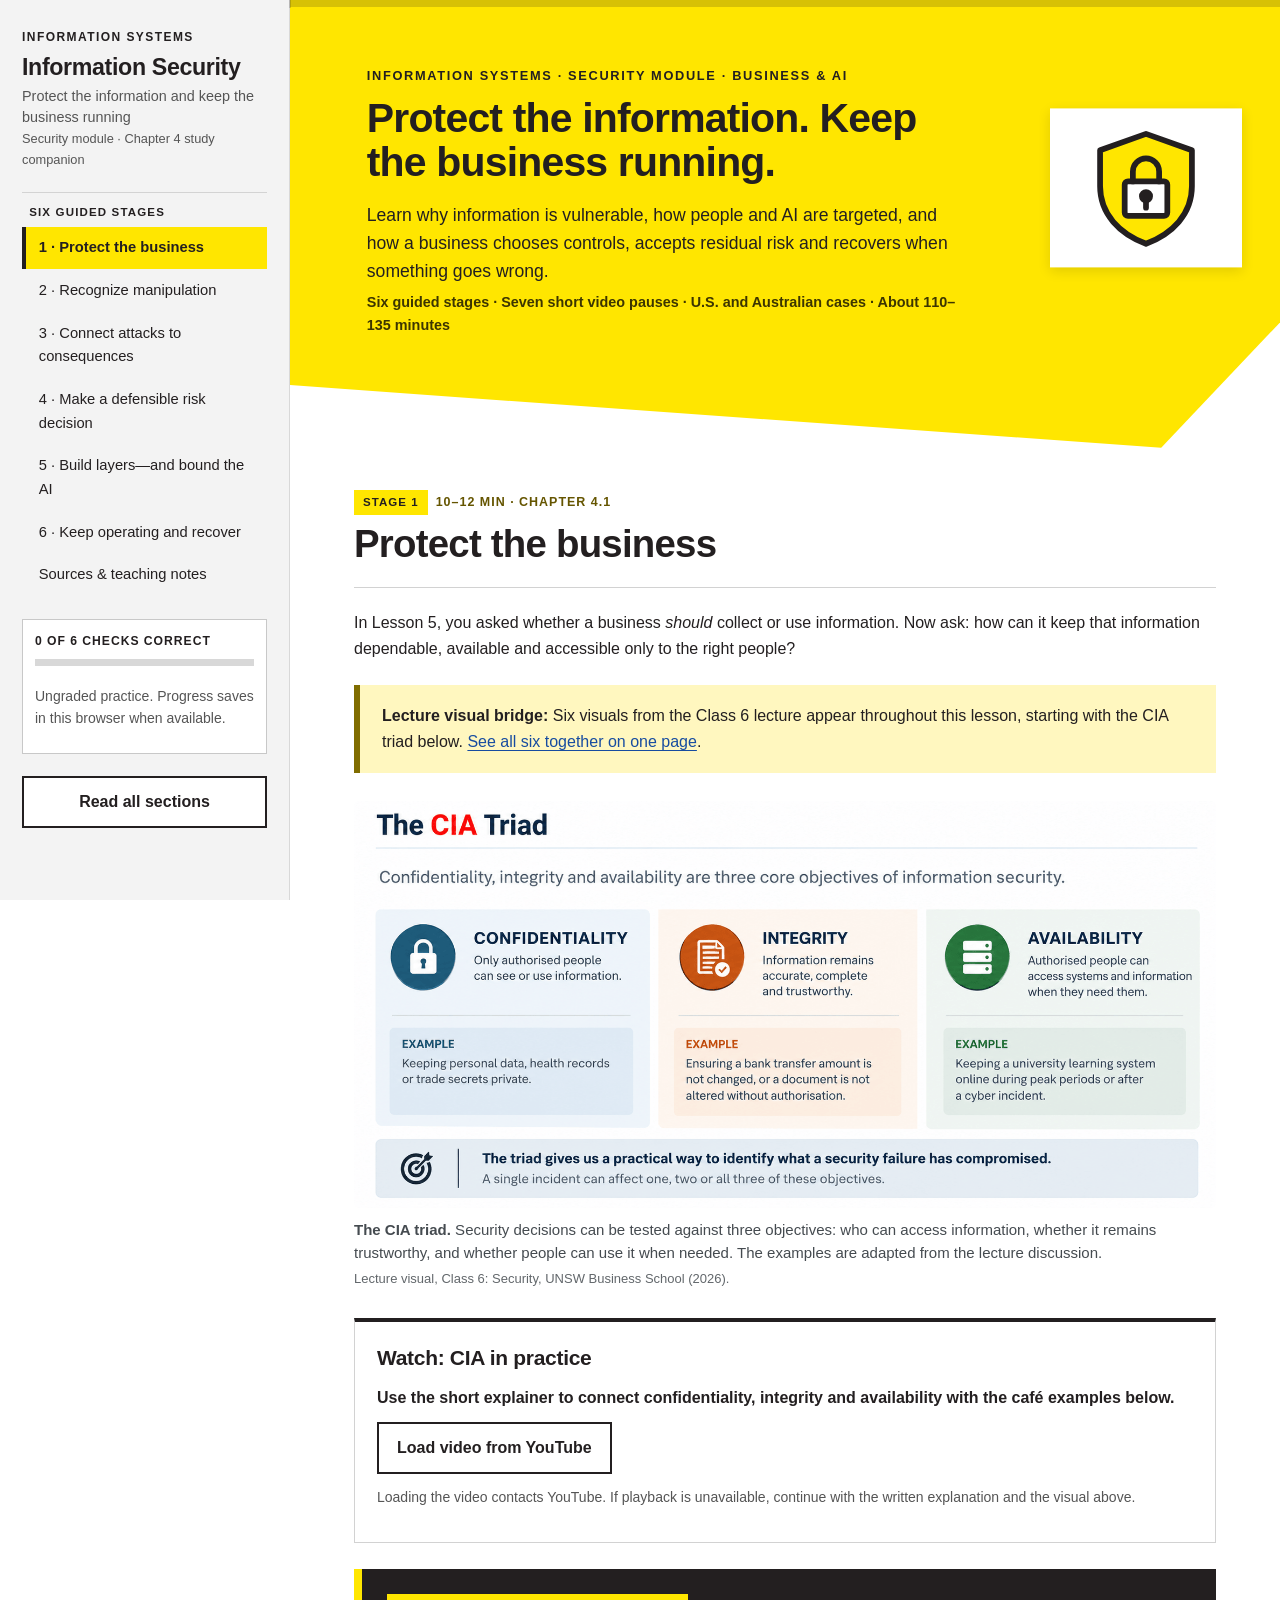
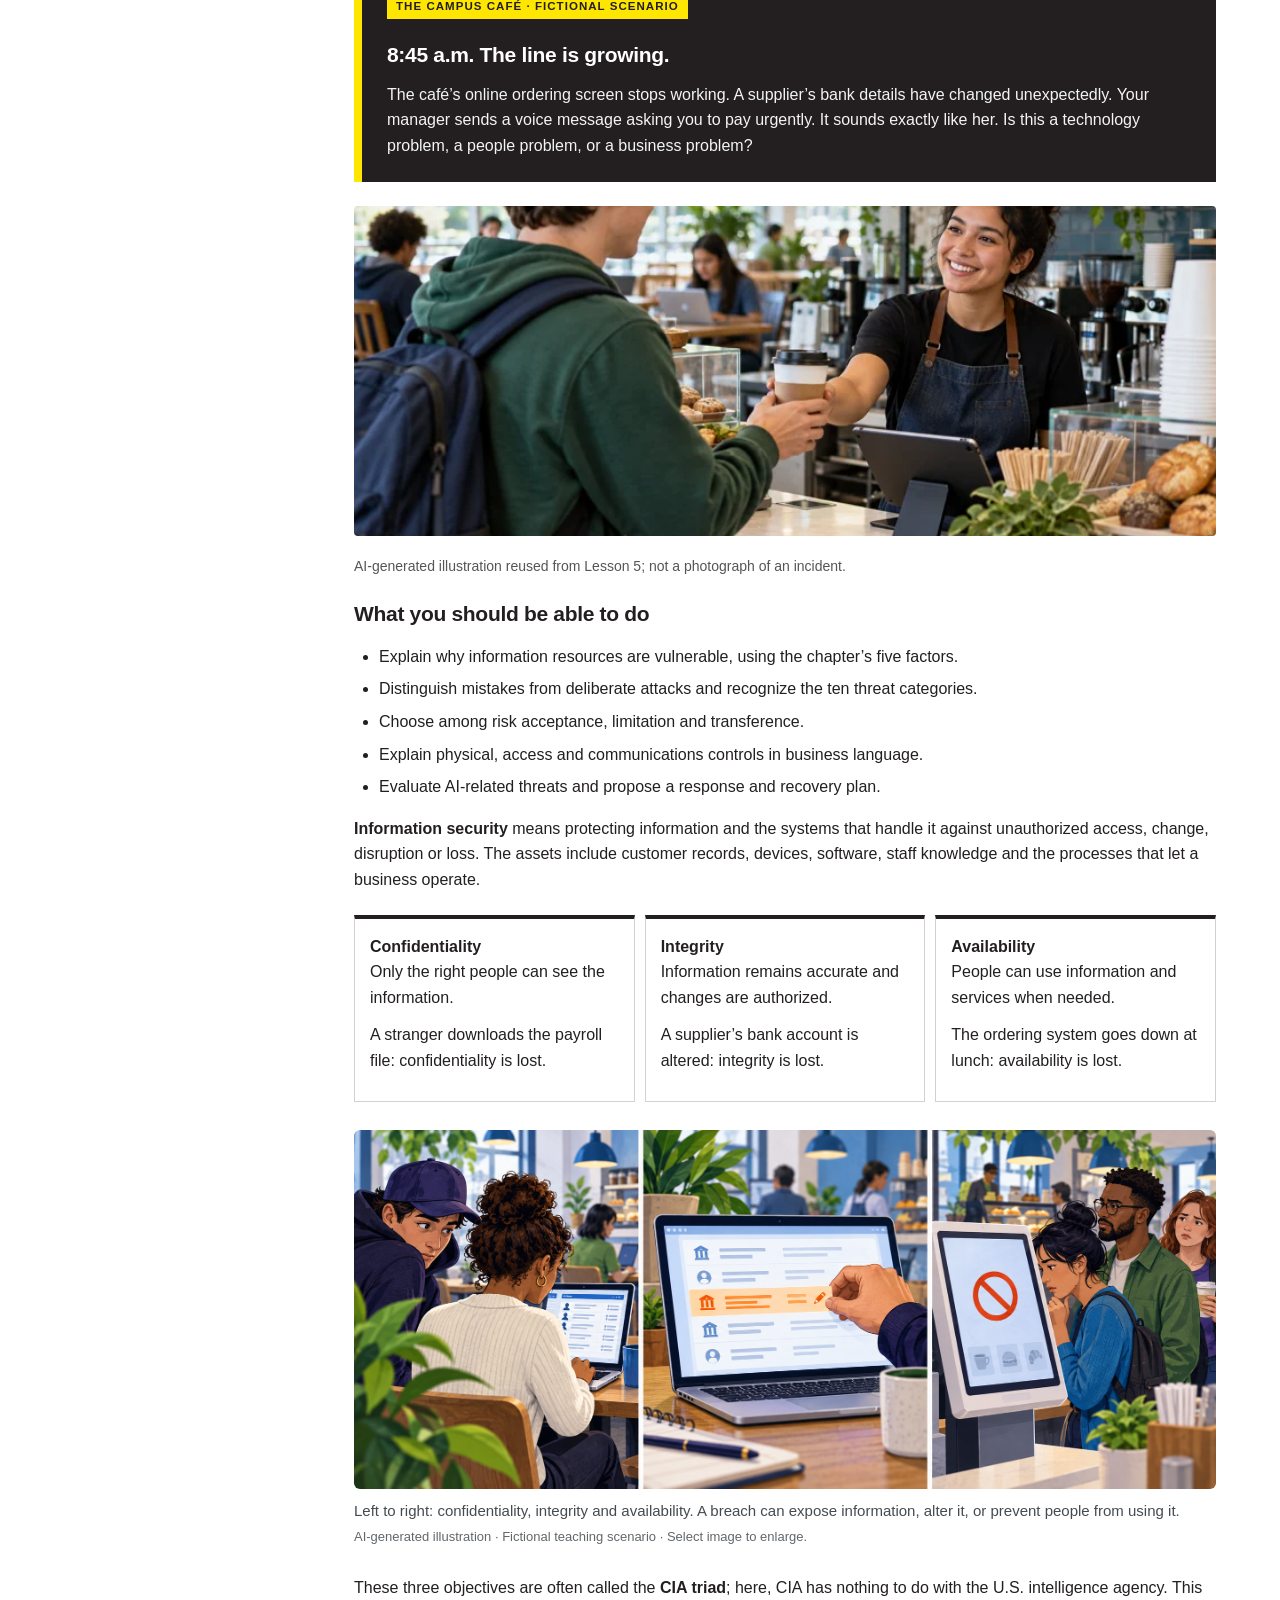
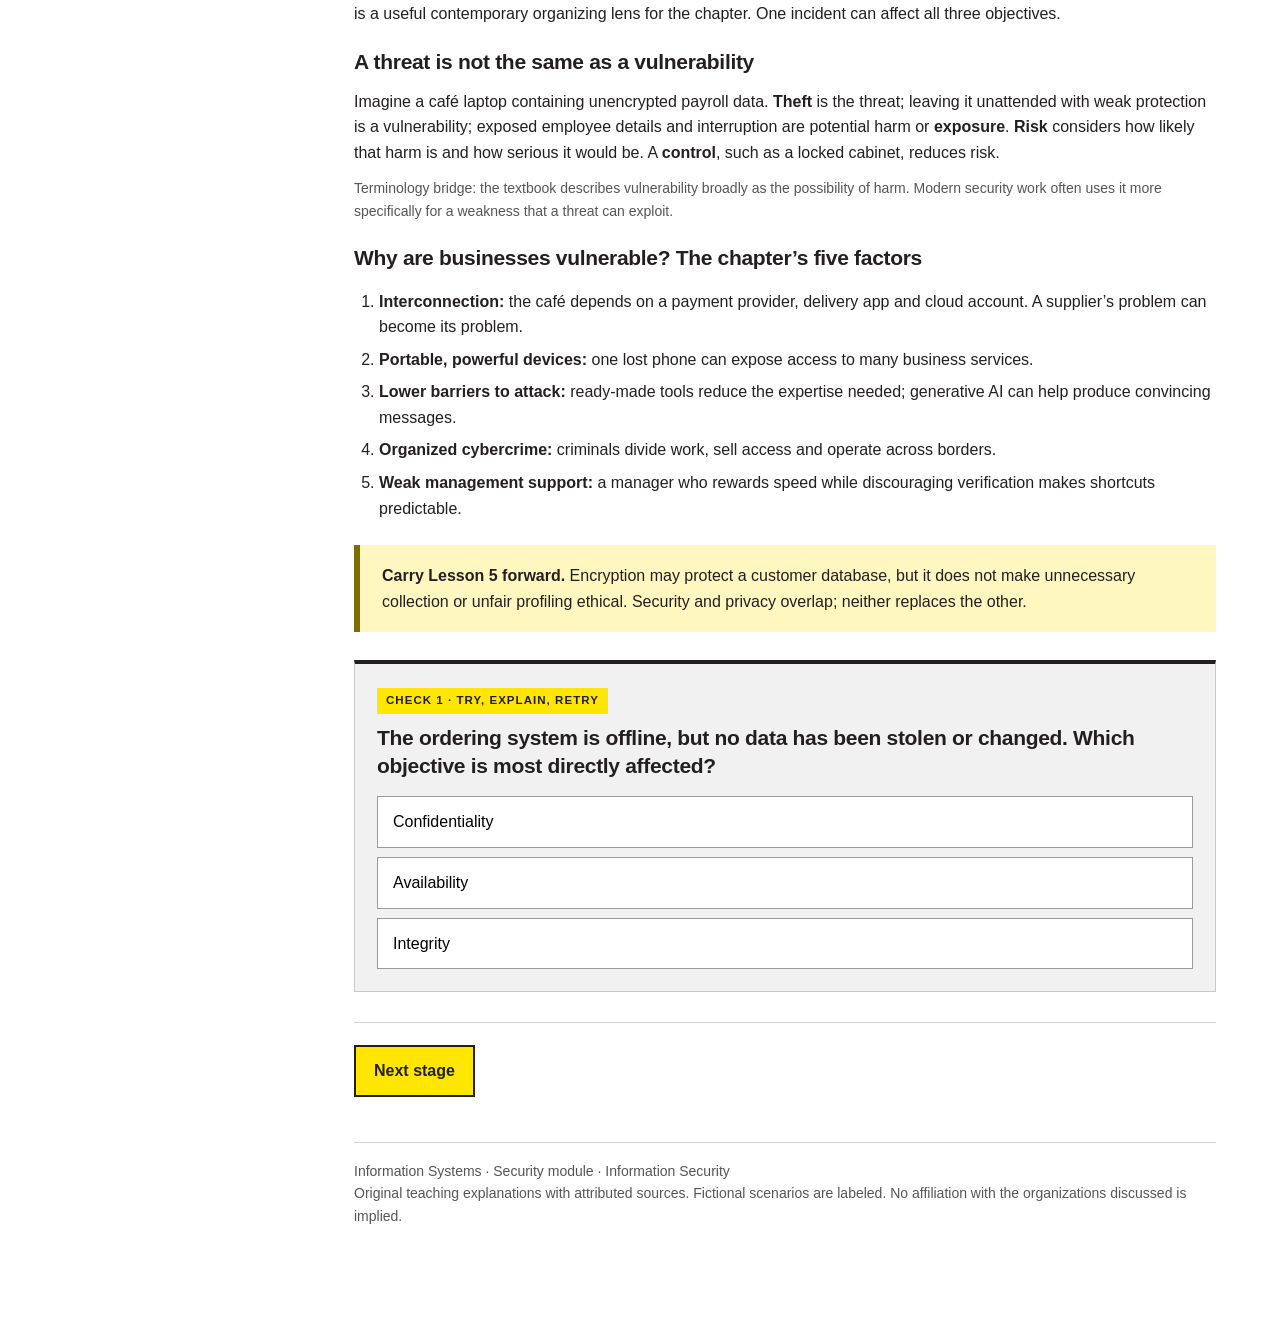
==== index.html @ c63be45a "Create IS-Security: UNSW-styled copy of the security lesson Copies MCahalane/security and re-skins i" ====
<!doctype html><html lang="en"><head><meta charset="utf-8"><meta name="viewport" content="width=device-width,initial-scale=1"><meta name="description" content="Information Systems security module. A Chapter 4 companion for business students, with AI cases, short video pauses and practical activities."><title>Information Security · Information Systems</title><meta name="theme-color" content="#231f20"><link rel="icon" type="image/svg+xml" href="favicon.svg"><style>
:root{--accent:#047bbf;--brand:#272262;--leaf:#86b43f;--ink:#202020;--muted:#565656;--line:#d5d9db;--blue:#e7f3f9;--paper:#fff;--green:#edf5e3;--red:#fff0e9}*{box-sizing:border-box}html{scroll-behavior:smooth}body{margin:0;font:17px/1.65 system-ui,-apple-system,BlinkMacSystemFont,"Segoe UI",sans-serif;color:var(--ink);background:var(--paper)}a{color:#154d73;text-underline-offset:3px}button{font:inherit;cursor:pointer}button:disabled{cursor:default;color:#676767;background:#eee;border-color:#ddd}button,a,input,textarea,summary{outline-offset:5px}button:focus-visible,a:focus-visible,summary:focus-visible,textarea:focus-visible{outline:3px solid #185879}.skip{position:absolute;left:10px;top:-70px;background:white;padding:10px;z-index:10}.skip:focus{top:10px}aside{width:278px;position:fixed;inset:0 auto 0 0;background:#f3f4f4;border-right:1px solid var(--line);padding:30px 22px;overflow:auto}aside .brand{font-size:14px;font-weight:800;letter-spacing:.08em}.day{font-size:36px;font-weight:850;margin:10px 0 0;line-height:1.1}.subtitle{margin:12px 0 22px;line-height:1.4}nav a{display:block;padding:12px 10px;border-bottom:1px solid var(--line);color:var(--ink);text-decoration:none;font-size:15px}nav a.active{background:var(--accent);font-weight:750;border-left:4px solid var(--ink)}.progressbox{margin:22px 0;padding:15px;background:white;border:1px solid var(--line);font-size:14px}.progressbox progress{width:100%;accent-color:var(--accent);height:12px}.small{font-size:14px;color:var(--muted)}main{margin-left:278px;padding:35px 6vw 70px;max-width:1400px}.topline{font-size:14px;font-weight:800;letter-spacing:.1em;text-transform:uppercase}header{border-top:7px solid var(--accent);padding-top:16px;margin-bottom:32px}h1{font-size:clamp(32px,4vw,48px);line-height:1.12;letter-spacing:-.035em;margin:10px 0 17px}h2{font-size:29px;line-height:1.25;letter-spacing:-.02em;margin:32px 0 16px}h3{font-size:21px;line-height:1.35;margin:22px 0 10px}p{margin:12px 0}section{display:none}section.active{display:block}.stagehead{background:var(--blue);padding:22px 26px;border-left:8px solid var(--accent)}.stagehead h2{margin:5px 0 10px;font-size:34px}.stagehead p{margin:0}.tag{font-size:14px;font-weight:750;display:inline-block;background:var(--accent);padding:3px 9px;line-height:1.5}.time{font-size:14px;font-weight:650;color:#535353;margin-left:8px}.callout{padding:18px 22px;background:#eff6e5;border-left:5px solid var(--leaf);margin:24px 0}.scenario{background:var(--ink);color:white;padding:23px 25px;border-left:8px solid var(--accent);margin:24px 0}.scenario p{margin-bottom:0}.scenario .tag{color:var(--ink)}.grid{display:grid;grid-template-columns:1fr 1fr;gap:22px;margin:24px 0}.card{border-top:4px solid var(--ink);padding:5px 0 14px}.card h3{margin-top:14px}.tablewrap{overflow-x:auto;margin:22px 0}table{border-collapse:collapse;width:100%;font-size:16px}th,td{border:1px solid var(--line);padding:13px 15px;text-align:left;vertical-align:top}th{background:#eef3f5}ul,ol{padding-left:25px}li{margin:7px 0}details{border:1px solid var(--line);margin:18px 0;padding:14px 18px}summary{cursor:pointer;font-weight:750}details p:last-child{margin-bottom:0}.check{background:#f4f6f7;border:1px solid var(--line);padding:22px;margin:28px 0}.check h3{margin-top:10px}.options{display:grid;gap:9px;margin-top:16px}.option{background:white;text-align:left;padding:12px 15px;border:1px solid #91999c}.option:hover{border-color:var(--ink);background:#e8f3f9}.option.chosen{border:2px solid var(--ink)}.feedback{display:none;padding:13px 15px;margin-top:15px}.feedback.show{display:block}.feedback.correct{background:var(--green);border-left:4px solid #256840}.feedback.incorrect{background:var(--red);border-left:4px solid #ad4e20}.actions{border-top:1px solid var(--line);padding-top:22px;margin-top:30px;display:flex;align-items:center;gap:15px;flex-wrap:wrap}.primary,.secondary{border:2px solid var(--ink);padding:11px 18px;font-weight:750}.primary{background:var(--accent)}.secondary{background:white}.actions .small{flex:1;min-width:180px}.source{font-size:14px;margin-top:14px;color:#555}.case{border:1px solid #a4b8bf;border-top:6px solid var(--ink);padding:22px 24px;margin:25px 0}.case h3{font-size:26px;margin-top:8px}.evidence{background:#f0f4f5;padding:12px 15px;font-size:15px}.casequestions{background:#eff6e5;padding:14px 18px;margin-top:18px}.lens{border-left:5px solid #222;padding-left:18px}.number{background:var(--accent);display:inline-block;padding:1px 9px;font-weight:850;margin-right:7px}.lawlabel{font-weight:800;color:#185879}.definition{font-weight:750}.work{background:#edf5f7;padding:22px;margin-top:25px}.work textarea{display:block;width:100%;min-height:110px;font:inherit;line-height:1.5;padding:12px;border:1px solid #87999f;margin-top:8px;resize:vertical}.work label{display:block;font-weight:700;margin-top:20px}.work textarea::placeholder{color:#626262}.sources li{margin-bottom:16px}footer{border-top:1px solid var(--line);margin-top:45px;padding-top:17px;font-size:14px;color:#555}.complete{padding:18px;background:var(--green);margin-top:20px}.flow{display:grid;grid-template-columns:repeat(3,1fr);gap:10px;margin:22px 0}.flow div{border:1px solid #9eb2b9;padding:15px;background:#f3f8fa}.flow strong{display:block}.checklist{list-style:none;padding:0}.checklist li{padding:8px 0;border-bottom:1px solid var(--line)}.checklist li:before{content:'✓';margin-right:12px;font-weight:800}.noscript{background:#fff0e9;padding:20px}.readall section{display:block;border-top:4px solid #222;margin-top:40px}.readall .actions{display:none}h1,h2,.brand,.day,.topline{color:var(--brand)}nav a.active{color:white;border-left-color:var(--leaf)}.tag{background:var(--leaf);color:var(--brand)}.stagehead{border-left-color:var(--leaf)}.scenario{background:var(--brand);border-left-color:var(--leaf)}.primary{background:var(--accent);border-color:var(--accent);color:white}.secondary{border-color:var(--brand);color:var(--brand)}.card{border-top-color:var(--brand)}.case{border-top-color:var(--brand)}.number{background:var(--leaf);color:var(--brand)}th{background:#e8f3f9}.lens{border-left-color:var(--leaf)}@media(max-width:900px){aside{position:relative;width:100%;padding:20px}.day{font-size:26px}aside .subtitle{margin-bottom:10px}nav{display:flex;flex-wrap:wrap;gap:6px}nav a{border:1px solid var(--line);padding:7px 10px}.progressbox{margin:12px 0}main{margin-left:0;padding:25px 6vw}.grid{grid-template-columns:1fr}.flow{grid-template-columns:1fr}.stagehead h2{font-size:28px}}@media print{aside,.actions,.options,.feedback,.noprint,header button{display:none!important}main{margin:0;padding:0;max-width:none}section{display:block!important;break-before:page}section:first-of-type{break-before:auto}header{margin-bottom:20px}body{font-size:11pt;line-height:1.5}h1{font-size:26pt}h2,.stagehead h2{font-size:20pt}h3{font-size:15pt}.grid{display:block}.scenario{color:#222;background:white;border:1px solid #222}.case,.check,details{break-inside:avoid}details>*{display:block!important}textarea{min-height:80px}.stagehead{background:white}a{color:#222}.source{font-size:9pt}footer{font-size:9pt}}
.lesson-video{margin:26px 0;padding:20px;border:1px solid var(--line);border-top:4px solid var(--accent)}.lesson-video h3{margin-top:0}.video-frame{aspect-ratio:16/9;width:100%;margin:15px 0;background:#111}.video-frame iframe{width:100%;height:100%;border:0;display:block}.video-frame[hidden]{display:none}.video-prompt{font-weight:650}@media print{.video-frame,.load-video,.video-notice{display:none!important}.lesson-video{break-inside:avoid}}figure.learning-image{margin:16px 0 20px}figure.learning-image img{display:block;width:100%;height:auto;border-radius:6px}figure.learning-image figcaption{font-size:14px;line-height:1.5;color:var(--muted);margin-top:8px}.scenario-intro{display:grid;grid-template-columns:minmax(0,1fr) 320px;gap:25px;align-items:center}.scenario-intro .learning-image{margin:0}.scenario-intro figcaption{color:#e4e8ef}.case-image{float:right;width:280px;margin:0 0 20px 24px!important}.case:after{content:"";display:block;clear:both}.card .learning-image{max-width:380px}@media(max-width:1100px){.scenario-intro{grid-template-columns:1fr}.scenario-intro .learning-image{max-width:320px}}@media(max-width:700px){.scenario-intro{grid-template-columns:1fr}.scenario-intro .learning-image{max-width:420px}.case-image{float:none;width:100%;max-width:420px;margin:16px 0!important}}@media print{figure.learning-image{max-width:230px;break-inside:avoid}.scenario-intro{display:block}.scenario-intro figcaption{color:#555}.case-image{width:180px}}.lesson-audio{clear:both;margin:22px 0;padding:18px 20px;background:var(--blue);border-left:4px solid var(--accent)}.lesson-audio h4{margin:0 0 8px;font-size:18px}.lesson-audio audio{display:block;width:100%;margin:12px 0}.lesson-audio .small{overflow-wrap:anywhere}@media print{.lesson-audio audio{display:none}} .lesson-intro{margin:24px 0}.lesson-intro video{display:block;width:100%;height:auto;aspect-ratio:16/9;background:#111;border-radius:6px}.lesson-intro h3{margin-top:0}@media print{.lesson-intro video{display:none}} 
.lesson-video{border:1px solid #a4b8bf;padding:22px;margin:26px 0;background:#f5f9fc}.video-frame{aspect-ratio:16/9;margin-top:15px}.video-frame iframe{width:100%;height:100%;border:0}.flow div{border-top:4px solid var(--accent)}.scenario h3{color:white}.case .tag{margin-bottom:5px}.term{font-weight:750}label{display:block}input[type=range]{width:100%}.riskbox{padding:24px;background:var(--blue);margin:25px 0}.riskbox output{font-size:24px;font-weight:800;color:var(--brand)}.illustration{width:100%;max-height:330px;object-fit:cover;border-radius:4px}details[open]{background:#fbfcfd}.badge{font-size:14px;color:#43525a}.worksheet textarea{display:block;width:100%;min-height:110px;font:inherit;padding:12px;margin:10px 0 25px;border:1px solid #87999f}.worksheet label{font-weight:700}.glossary{columns:2;column-gap:35px}.glossary p{break-inside:avoid}body:not(.js) section{display:block}.noscript{display:block}@media(max-width:800px){aside{position:static;width:auto;padding:20px}main{margin:0;padding:25px 20px}.grid,.flow{grid-template-columns:1fr}.glossary{columns:1}.stagehead{padding:18px}.stagehead h2{font-size:28px}}@media print{aside,.noprint,.actions,.load-video,.video-frame{display:none!important}main{margin:0;padding:0;max-width:none}section{display:block!important}details>*{display:block!important}section{break-before:page}section:first-of-type{break-before:auto}h2,h3{break-after:avoid}.check,.case,.lesson-video{break-inside:auto}textarea{min-height:90px}body{font-size:11pt}.glossary{columns:1}.scenario h3{color:#222}.options{display:grid!important}.option{color:#222;background:white}.riskbox{break-inside:avoid}}@media(prefers-reduced-motion:reduce){html{scroll-behavior:auto}}.lesson-figure{margin:28px 0;max-width:100%}.lesson-figure img{display:block;width:100%;height:auto;border-radius:6px}.lesson-figure figcaption{font-size:15px;line-height:1.55;color:#454b50;margin-top:10px}.lesson-figure .image-origin{display:block;font-size:13px;margin-top:5px;color:#62676b}@media print{.lesson-figure{break-inside:avoid;max-width:640px}.lesson-figure img{max-height:250px;object-fit:contain;object-position:left}.lesson-figure figcaption{font-size:9pt}}</style><link rel="stylesheet" href="assets/cognitive-security.css"><link rel="stylesheet" href="assets/unsw-theme.css"></head><body><a class="skip" href="#main-content">Skip to lesson</a><div class="page-reading-progress" aria-hidden="true"><span id="reading-progress"></span></div><aside><div class="brand">Information Systems</div><div class="day">Information Security</div><p class="subtitle">Protect the information and keep the business running<br><span class="small">Security module · Chapter 4 study companion</span></p><span class="rail-label" aria-hidden="true">Six guided stages</span><nav id="navigation" aria-label="Lesson sections"></nav><div class="progressbox"><label for="progress" id="progress-text">0 of 6 checks correct</label><progress id="progress" value="0" max="6"></progress><p class="small" id="storage-note">Ungraded practice. Progress saves in this browser when available.</p></div><button class="secondary" id="read-all" aria-pressed="false">Read all sections</button></aside><main id="main-content" tabindex="-1"><header class="hero"><div class="hero-badge" aria-hidden="true"><svg viewBox="0 0 200 160" xmlns="http://www.w3.org/2000/svg" fill="none" stroke="#231f20" stroke-width="7" stroke-linejoin="round" stroke-linecap="round"><path d="M100 14 L156 34 V78 C156 112 132 136 100 148 C68 136 44 112 44 78 V34 Z" fill="#ffe600"/><rect x="74" y="72" width="52" height="42" rx="4" fill="#fff"/><path d="M84 72 V60 a16 16 0 0 1 32 0 V72"/><circle cx="100" cy="90" r="5" fill="#231f20"/><path d="M100 95 V104"/></svg></div><div class="topline">Information Systems · Security module · Business &amp; AI</div><h1>Protect the information. Keep the business running.</h1><p>Learn why information is vulnerable, how people and AI are targeted, and how a business chooses controls, accepts residual risk and recovers when something goes wrong.</p><p class="small">Six guided stages · Seven short video pauses · U.S. and Australian cases · About 110–135 minutes</p></header><div class="content"><noscript><p class="noscript">All lesson text is available below. Enable JavaScript for navigation, checks, local saving and worksheet downloads.</p></noscript><section id="foundations" data-title="1 · Protect the business"><div class="stagehead"><span class="tag">Stage 1</span><span class="time">10–12 min · Chapter 4.1</span><h2>Protect the business</h2></div>
<p>In Lesson 5, you asked whether a business <em>should</em> collect or use information. Now ask: how can it keep that information dependable, available and accessible only to the right people?</p>
<p class="callout"><strong>Lecture visual bridge:</strong> Six visuals from the Class 6 lecture appear throughout this lesson, starting with the CIA triad below. <a href="lecture-visuals.html">See all six together on one page</a>.</p>
<figure class="lesson-figure" id="lecture-cia-triad"><img src="assets/lecture/cia-triad.png" alt="The CIA triad: confidentiality, integrity and availability, with everyday examples"><figcaption><strong>The CIA triad.</strong> Security decisions can be tested against three objectives: who can access information, whether it remains trustworthy, and whether people can use it when needed. The examples are adapted from the lecture discussion.</figcaption><span class="image-origin">Lecture visual, Class 6: Security, UNSW Business School (2026).</span></figure>
<div class="lesson-video" data-video="kPPFNrlN3zo" data-start="0" data-end="240"><h3>Watch: CIA in practice</h3><p class="video-prompt">Use the short explainer to connect confidentiality, integrity and availability with the café examples below.</p><button class="secondary load-video">Load video from YouTube</button><div class="video-frame" hidden></div><p class="small video-notice">Loading the video contacts YouTube. If playback is unavailable, continue with the written explanation and the visual above.</p></div>
<div class="scenario"><span class="tag">The campus café · Fictional scenario</span><h3>8:45 a.m. The line is growing.</h3><p>The café’s online ordering screen stops working. A supplier’s bank details have changed unexpectedly. Your manager sends a voice message asking you to pay urgently. It sounds exactly like her. Is this a technology problem, a people problem, or a business problem?</p></div>
<img class="illustration" src="assets/cafe.webp" alt="Illustration of a campus café, the setting for the fictional business scenarios"><p class="small">AI-generated illustration reused from Lesson 5; not a photograph of an incident.</p>
<h3>What you should be able to do</h3><ul><li>Explain why information resources are vulnerable, using the chapter’s five factors.</li><li>Distinguish mistakes from deliberate attacks and recognize the ten threat categories.</li><li>Choose among risk acceptance, limitation and transference.</li><li>Explain physical, access and communications controls in business language.</li><li>Evaluate AI-related threats and propose a response and recovery plan.</li></ul>
<p><strong>Information security</strong> means protecting information and the systems that handle it against unauthorized access, change, disruption or loss. The assets include customer records, devices, software, staff knowledge and the processes that let a business operate.</p>
<div class="flow" aria-label="Three security objectives with café examples"><div><strong>Confidentiality</strong>Only the right people can see the information.<p>A stranger downloads the payroll file: confidentiality is lost.</p></div><div><strong>Integrity</strong>Information remains accurate and changes are authorized.<p>A supplier’s bank account is altered: integrity is lost.</p></div><div><strong>Availability</strong>People can use information and services when needed.<p>The ordering system goes down at lunch: availability is lost.</p></div></div>
<figure class="lesson-figure" id="figure-security-objectives"><a href="assets/security-objectives.png" target="_blank" rel="noopener" aria-label="Open illustration at full size: security objectives"><img src="assets/security-objectives.png" width="1942" height="809" loading="lazy" decoding="async" alt="Three café scenes show an unauthorized observer viewing payroll, a supplier bank record being changed, and customers unable to use an ordering terminal."></a><figcaption>Left to right: confidentiality, integrity and availability. A breach can expose information, alter it, or prevent people from using it.<span class="image-origin">AI-generated illustration · Fictional teaching scenario · Select image to enlarge.</span></figcaption></figure><p>These three objectives are often called the <strong>CIA triad</strong>; here, CIA has nothing to do with the U.S. intelligence agency. This is a useful contemporary organizing lens for the chapter. One incident can affect all three objectives.</p>
<h3>A threat is not the same as a vulnerability</h3><p>Imagine a café laptop containing unencrypted payroll data. <strong>Theft</strong> is the threat; leaving it unattended with weak protection is a vulnerability; exposed employee details and interruption are potential harm or <strong>exposure</strong>. <strong>Risk</strong> considers how likely that harm is and how serious it would be. A <strong>control</strong>, such as a locked cabinet, reduces risk.</p><p class="small">Terminology bridge: the textbook describes vulnerability broadly as the possibility of harm. Modern security work often uses it more specifically for a weakness that a threat can exploit.</p>
<h3>Why are businesses vulnerable? The chapter’s five factors</h3><ol><li><strong>Interconnection:</strong> the café depends on a payment provider, delivery app and cloud account. A supplier’s problem can become its problem.</li><li><strong>Portable, powerful devices:</strong> one lost phone can expose access to many business services.</li><li><strong>Lower barriers to attack:</strong> ready-made tools reduce the expertise needed; generative AI can help produce convincing messages.</li><li><strong>Organized cybercrime:</strong> criminals divide work, sell access and operate across borders.</li><li><strong>Weak management support:</strong> a manager who rewards speed while discouraging verification makes shortcuts predictable.</li></ol>
<div class="callout"><strong>Carry Lesson 5 forward.</strong> Encryption may protect a customer database, but it does not make unnecessary collection or unfair profiling ethical. Security and privacy overlap; neither replaces the other.</div>
<div class="check" data-check="0"><span class="tag">Check 1 · Try, explain, retry</span><h3>The ordering system is offline, but no data has been stolen or changed. Which objective is most directly affected?</h3><div class="options"></div><noscript><ol><li>Confidentiality</li><li>Availability</li><li>Integrity</li></ol><p><strong>Answer and explanation:</strong> Availability Correct. Customers and staff cannot use the service when they need it.</p></noscript><div class="feedback" role="status" aria-live="polite"></div></div><div class="actions noprint"><button class="primary" data-go="people">Next stage</button></div></section><section id="people" data-title="2 · Recognize manipulation"><div class="stagehead"><span class="tag">Stage 2</span><span class="time">37–50 min · Chapter 4.2 + cognitive security</span><h2>Recognize manipulation</h2></div>
<p>A staff member attaches the wrong payroll file to an email. That is an <strong>unintentional mistake</strong>. A criminal pretending to be a supplier persuades that person to send it. The criminal is carrying out a <strong>deliberate social engineering attack</strong>, even if the employee’s error is unintentional.</p>
<p><strong>Social engineering</strong> is manipulation of people to obtain access, information or action. It exploits trust, urgency, authority and helpfulness. Better training matters, but so do workload, clear procedures, usable systems and managers who support staff when they pause.</p>
<div class="grid"><div class="card"><h3>Recognize the channel</h3><p><strong>Phishing:</strong> a deceptive message seeking a click, secret or action. <strong>Spear phishing:</strong> tailored to a particular target. <strong>Smishing:</strong> through text messages. <strong>Vishing:</strong> through voice calls or messages.</p><p>Perfect spelling does not prove legitimacy. AI can make a fraudulent message fluent and personal.</p></div><div class="card"><h3>Recognize the situation</h3><p><strong>Tailgating:</strong> following an authorized person through a locked door. <strong>Shoulder surfing:</strong> observing a screen or keyboard. An impressive badge or familiar voice is a claim of identity, not reliable proof.</p><p>A helpful employee needs an easy way to verify visitors and report suspicious requests.</p></div></div>
<div class="cs-module" id="cognitive-security">
<div class="cs-intro"><span class="tag">Human-centred security · Contemporary extension</span><h2>Cognitive Security + Digital Wellness</h2><p class="cs-lead">Protect the attention and judgement that secure decisions depend on.</p><p><strong>People are components of information systems.</strong> Hardware, software, data, networks and procedures work with people who interpret messages, approve changes and respond to problems. A technically secure account can still be compromised if someone is persuaded to approve an unexpected login.</p><p>Here, <strong>cognitive security</strong> is a human-centred lens on protecting attention, judgement and decision-making. It helps explain how the conditions around a person can affect information security. It is <strong>not a fourth CIA objective</strong>: confidentiality, integrity and availability remain the outcomes we protect.</p></div>
<figure class="cs-system"><div class="cs-system-row"><div><span aria-hidden="true">01</span><strong>Technology & data</strong>Devices · apps · records</div><div class="cs-person"><span aria-hidden="true">02</span><strong>People</strong>Attention · judgement · decisions</div><div><span aria-hidden="true">03</span><strong>Processes & context</strong>Workload · rules · support</div></div><figcaption>These parts act together. Protecting people’s capacity to decide supports confidentiality, integrity and availability across the system.</figcaption></figure>
<figure class="lesson-figure" id="lecture-sociotechnical"><a href="assets/lecture/sociotechnical-security.png" target="_blank" rel="noopener" aria-label="Open lecture visual at full size: sociotechnical"><img src="assets/lecture/sociotechnical-security.png" width="1600" height="908" loading="lazy" decoding="async" alt="Three panels: a staff member under pressure receives an urgent sign-in email; a weak process leaves colleagues unsure how to check; the entered password reaches an attacker and exposes shared organisational data."></a><figcaption><strong>Security is a sociotechnical problem.</strong> A person decides under pressure, a weak process offers no easy way to check, and technology turns that decision into an incident. The failure comes from how people, processes and technology interact.<span class="image-origin">Lecture visual, Class 6: Security, UNSW Business School (2026) · Select image to enlarge.</span></figcaption></figure>
<p class="small">Allow an additional 25–35 minutes including discussion. Activities are fictional, ungraded and untimed; you can read every debrief instead. They illustrate possibilities, not diagnose your attention or predict whether you will be scammed.</p>
<h3>1 · Recognise an everyday moment</h3><p>For each card, decide what you would do before opening its debrief. Ask both “What can I change?” and “What should the system change?”</p><div class="cs-cards">
<article class="cs-vignette"><span class="tag">Attention switching</span><h4>“Where was I?”</h4><p>You’re checking an invoice between a group-chat reply, a lecture alert and a café shift message. You return to the invoice and skim past changed bank details.</p><p><strong>Your decision:</strong> finish quickly, or pause and recheck the change?</p><details><summary>Reveal the security connection</summary><p>Switching tasks requires you to recover context. <strong>Cognitive load</strong> is the mental demand a task and its environment place on limited working-memory resources. The classroom risk is a missed discrepancy leading to an unauthorized payment change: an <strong>integrity</strong> problem.</p><p>Protect a short verification window; designers should highlight what changed, and managers should allow time for independent approval.</p></details></article>
<article class="cs-vignette"><span class="tag">Security fatigue</span><h4>“Just let me get on with it.”</h4><p>After a series of routine prompts, another approval request arrives. You did not start this login. It looks much like the earlier prompts.</p><p><strong>Your decision:</strong> approve to clear it, or deny and investigate?</p><details><summary>Reveal the security connection</summary><p>Repetition can encourage automatic responses; <strong>security fatigue</strong> describes weariness and disengagement around security demands. They are related ideas, not identical diagnoses. Approving an attacker’s login could expose private records (<strong>confidentiality</strong>) and permit changes or deletion (<strong>integrity/availability</strong>).</p><p>Deny unexpected requests and report through a known channel. Designers should reduce unnecessary prompts and distinguish consequential ones; organisations should provide usable authentication and support.</p></details></article>
<article class="cs-vignette"><span class="tag">Persuasion & urgency</span><h4>“Your account closes in ten minutes.”</h4><p>A message says your student account will be suspended unless you enter your password now. It uses the university logo and a convincing tone.</p><p><strong>Your decision:</strong> use its link, or open the university service independently?</p><details><summary>Reveal the security connection</summary><p>Urgency and apparent authority can narrow deliberation. This is <strong>social engineering</strong>; stolen credentials threaten confidentiality and may enable unauthorized changes or lockout.</p><p>Use a saved or independently verified service address. Institutions should make legitimate alerts recognisable and offer a simple reporting route without punishing someone who asks for help.</p></details></article>
<article class="cs-vignette"><span class="tag">AI reliance</span><h4>“The assistant checked it.”</h4><p>An AI summary says a supplier’s new account is safe because the invoice looks professional. You are tempted to accept the polished answer.</p><p><strong>Your decision:</strong> accept its confidence, or identify what it actually verified?</p><details><summary>Reveal the security connection</summary><p><strong>Cognitive offloading</strong> means using tools to carry part of a mental task; notes, reminders and AI can help. Over-reliance arises when assistance replaces necessary judgement. A fluent summary is not evidence of payment authority: an <strong>integrity</strong> risk. Uploading confidential records to an unapproved AI service also risks <strong>confidentiality</strong>.</p><p>Check original evidence and permissions. Designers should expose sources and uncertainty; organisations should define approved tools and enforce payment boundaries outside the AI.</p></details></article></div>
<h3>2 · Make room for the consequential message</h3><div class="cs-activity" id="cs-notifications"><span class="tag">Notification challenge · No timer</span><p>You are studying and covering the café’s accounts. Which notification most needs a secure response? All notifications below are simulated; none opens a real service.</p><div class="cs-inbox">
<button class="cs-notice" data-notice="ordinary"><strong>Study group</strong><span>Three new messages about tomorrow’s slides</span></button>
<button class="cs-notice" data-notice="ordinary"><strong>Campus café</strong><span>This week’s specials are ready to view</span></button>
<button class="cs-notice" data-notice="ordinary"><strong>Course app</strong><span>Your lecture recording is available</span></button>
<button class="cs-notice" data-notice="security"><strong>Account sign-in</strong><span>Approve a new sign-in? You have not tried to log in.</span></button>
<button class="cs-notice" data-notice="ordinary"><strong>Social app</strong><span>A friend tagged you in a photo</span></button>
<button class="cs-notice" data-notice="ordinary"><strong>Shopping app</strong><span>Your saved item is back in stock</span></button></div><div class="cs-tools"><button class="secondary" id="cs-quiet" aria-pressed="false">Compare a quieter view</button><button class="secondary" id="cs-notice-reset">Reset challenge</button></div><p id="cs-notice-feedback" class="cs-response" role="status">Choose a notification, or open the written debrief below.</p><details><summary>Written challenge alternative and debrief</summary><p>The list contains study, café, course, login, social and shopping messages. The consequential item is an unexpected login approval. Deny it, then investigate or report through a trusted route; do not simply approve or follow a message link.</p><p>The quieter view hides the five routine messages while retaining the login request. Compare the effort of noticing it. In practice, batch nonessential updates while preserving urgent security and accessibility needs. This comparison is a teaching illustration, not a controlled experiment: repetition and knowing the answer can also make the second view easier.</p><p><strong>IS consequence:</strong> fewer competing demands can make a verification step easier to perform; usable authentication and reporting still matter.</p></details></div>
<div class="lesson-video" data-video="C74amJRp730" data-end="120"><span class="tag">Cognitive security · Video pause</span><h3>Tristan Harris · How a handful of tech companies control billions of minds every day</h3><p class="small">Suggested excerpt: 0:00–2:00, then pause and discuss. The full talk is longer.</p><p><strong>Before watching:</strong> Which design choices invite you to keep attending to a service?</p><button class="secondary load-video">Load two-minute excerpt</button> <a href="https://www.youtube.com/watch?v=C74amJRp730" target="_blank" rel="noopener">Open full talk</a><div class="video-frame" hidden></div><details><summary>Written alternative and reflection</summary><p>Services can compete for attention through notifications, autoplay and other persuasive design. The security lesson is to examine the environment around a decision, including whose incentives shape it. Harris presents an argument about design; this talk is not an experiment measuring security breaches.</p><p><strong>Discuss:</strong> Name one interruption a designer could remove while retaining an important account warning. Who has the power to make that change?</p></details><p class="small">Loads YouTube only on request, with no autoplay. Captions use the player’s CC control where available. This written alternative is an original teaching explanation, not a transcript.</p></div><figure class="lesson-figure" id="lecture-security-intervention"><a href="assets/lecture/security-intervention.png" target="_blank" rel="noopener" aria-label="Open lecture visual at full size: security intervention"><img src="assets/lecture/security-intervention.png" width="1600" height="900" loading="lazy" decoding="async" alt="Four panels showing intervention points for an urgent supplier payment request: people given time to verify, a supplier payment procedure, a system that blocks the payment pending a second approver, and a manager thanking an employee for checking."></a><figcaption><strong>Where should security have intervened?</strong> The same urgent payment request can be stopped at four points: people with time to verify, a clear process, system design that requires a second approver, and a culture where leaders reward checking over speed.<span class="image-origin">Lecture visual, Class 6: Security, UNSW Business School (2026) · Select image to enlarge.</span></figcaption></figure>
<h3>3 · Follow the chain—and find a place to intervene</h3><div class="cs-activity"><label for="cs-scenario"><strong>Choose a fictional situation</strong></label><select id="cs-scenario"><option value="urgent">Urgent account message</option><option value="switching">Switching while checking an invoice</option><option value="fatigue">Repeated approval requests</option><option value="ai">An AI recommendation</option></select><div class="cs-chain" aria-label="Stages in the causal chain"><button data-chain="0" aria-pressed="true">1 · Environment <span aria-hidden="true">→</span></button><button data-chain="1" aria-pressed="false">2 · Cognition <span aria-hidden="true">→</span></button><button data-chain="2" aria-pressed="false">3 · Behaviour <span aria-hidden="true">→</span></button><button data-chain="3" aria-pressed="false">4 · IS consequence</button></div><p class="cs-response" id="cs-chain-result" role="status">Environment: a message threatens to close your account. Intervention: institutions provide trusted reporting and clear account notices.</p><details class="cs-reading"><summary>Read all four chains and intervention points</summary><ul>
<li><strong>Urgency:</strong> threatening message → time pressure → enter credentials through its link → account disclosure or lockout. Intervene with a trusted reporting route, a pause and independent verification.</li>
<li><strong>Switching:</strong> many notifications → attention shifts and context must be recovered → miss an invoice discrepancy → unauthorized change to payment data (integrity). Intervene with quiet verification time, visible change summaries and a second approver.</li>
<li><strong>Repetition:</strong> similar prompts → familiarity and weariness → approve an unexpected login → exposed records and unauthorized changes. Intervene with fewer unnecessary prompts, clear login context, denial/reporting and phishing-resistant authentication where feasible.</li>
<li><strong>AI:</strong> a confident recommendation → assumed authority → accept without evidence → incorrect records or payment decisions (integrity). Intervene with source access, uncertainty cues, independent checks and limited AI permissions.</li></ul><p>These are possible pathways, not inevitable reactions. A technical control can interrupt the chain even when a person makes a mistake.</p></details></div>
<h3>4 · Notice the prompt, not just the button</h3><div class="cs-activity" id="cs-fatigue"><span class="tag">Security-fatigue simulation</span><p>Four fictional prompts, one at a time. No real permission is granted. Take your time, skip to the debrief or stop whenever you want; there is no score.</p><div class="cs-prompt"><p id="cs-prompt-count">Prompt 1 of 4</p><h4 id="cs-prompt-text">Save your preferred text size on this device?</h4><div class="cs-tools"><button class="secondary" id="cs-allow">Allow</button><button class="secondary" id="cs-deny">Decline / pause</button></div></div><p id="cs-fatigue-feedback" class="cs-response" role="status">Read what is being requested before deciding.</p><button class="secondary" id="cs-fatigue-reset">Restart simulation</button><details><summary>Skip / read every prompt and the debrief</summary><ol><li>Save your preferred text size on this device?</li><li>Remember the lesson’s colour theme on this device?</li><li>Keep your reading position on this device?</li><li>Approve a new sign-in to the café’s payroll account? You did not initiate it.</li></ol><p>The first three requests concern low-consequence preferences; the last authorizes account access. <strong>Deny an uninitiated login and report it through a known channel.</strong> Repeated real-world login prompts can themselves be an attack.</p><p>Did you read each request, or begin to expect another routine one? Either response is useful to discuss. Four classroom clicks cannot induce or measure chronic fatigue. The design lesson is to reduce avoidable decisions, make consequences clear and preserve safe stopping points. The responsibility belongs to the system as well as the person.</p></details></div>
<div class="lesson-video cs-nist"><span class="tag">Cognitive security · Video pause</span><h3>NIST · Cybersecurity Fatigue</h3><p class="small">Mary Theofanos · 2016 · Watch the opening two minutes, or to the end if shorter, then pause manually.</p><p><strong>Before watching:</strong> What happens when security asks people to make more decisions than they can comfortably manage?</p><p><a href="https://www.nist.gov/video/cybersecurity-fatigue" target="_blank" rel="noopener">Watch Cybersecurity Fatigue on NIST</a></p><p class="small">Opens NIST and its external video player. A reliable excerpt endpoint was not verified, so this pause uses the publisher’s page. Playback and captions depend on that player.</p><details><summary>Written alternative and reflection</summary><p>NIST describes weariness around ongoing security decisions. People may disengage when demands feel overwhelming. In its qualitative study, fatigue emerged in interviews rather than from a controlled manipulation of workload; this does not establish how common fatigue is in all users.</p><p><strong>Discuss:</strong> redesign one prompt or workplace process so that secure action is easier. For example, remove redundant confirmations but retain a distinct, informative authorization step for a sensitive change.</p></details></div>
<h3>5 · AI assistance still needs an evidence boundary</h3><div class="cs-activity"><span class="tag">AI-reliance activity</span><p>The same invoice goes to two fictional AI assistants. Decide which recommendation has an adequate basis for action.</p><div class="cs-cards"><article class="cs-vignette"><h4>A · Confident shortcut</h4><blockquote>“The invoice’s branding and professional language match the supplier. The new bank account is legitimate; update it now.”</blockquote><div class="cs-tools"><button class="secondary" data-ai="a-act">Act on A</button><button class="secondary" data-ai="a-check">Require evidence for A</button></div><p class="cs-response" id="cs-ai-a" role="status"></p></article><article class="cs-vignette"><h4>B · Bounded assistance</h4><blockquote>“The bank details differ from the approved record. I can flag the difference, but I cannot establish who authorized it. Verify through the supplier contact already on file before any change.”</blockquote><div class="cs-tools"><button class="secondary" data-ai="b-act">Use B to guide verification</button><button class="secondary" data-ai="b-check">Approve payment from B alone</button></div><p class="cs-response" id="cs-ai-b" role="status"></p></article></div><details><summary>Reveal the evidence boundary</summary><p>A infers identity and authority from appearance; that inference is unsupported. B describes a discrepancy and its own limits. B is useful for planning verification, but neither response proves the change is authorized.</p><p>Compare the original invoice and approved supplier record, call the established contact and follow the independent approval process. Keep sensitive documents in approved tools. AI can organise information; it should not acquire payment authority merely because its answer is fluent.</p></details><div class="cs-boundary"><div><strong>Delegate support</strong>Summarise · compare · flag</div><span aria-hidden="true">→</span><div><strong>Retain accountable decisions</strong>Verify sources · authorize · review</div></div><p class="small">This activity illustrates over-reliance. It does not show that using AI inevitably harms thinking.</p></div>
<h3>6 · Digital wellness is part of the working conditions</h3><p><strong>Digital wellness</strong> means shaping technology use to support wellbeing and sustainable functioning. Here, its security role is to help preserve cognitive capacity for decisions. It complements technical controls; it is not a promise that a rested person cannot be deceived.</p><div class="cs-responsibility"><article><span class="number">You</span><h4>Pause with a purpose</h4><p>Set a short focus window for consequential checks. Batch optional notifications. Take a break or ask for a second review when overloaded. Verify urgent requests independently and report mistakes promptly.</p></article><article><span class="number">Designers</span><h4>Make secure choices usable</h4><p>Reduce redundant prompts. Explain the action and consequence plainly. Use safe defaults, accessible warning design, visible changes and easy cancel/report paths. Show AI evidence and uncertainty.</p></article><article><span class="number">Organisations</span><h4>Make pausing possible</h4><p>Provide realistic workloads, protected breaks, clear approval routes and approved tools. Support reporting without blame. Measure whether controls work in practice, not just whether staff completed training.</p></article></div><p class="callout"><strong>Shared responsibility:</strong> attackers are responsible for their deception. People deserve systems that remain protective under distraction, fatigue, disability and pressure. “Be more careful” is not an adequate control.</p>
<figure class="lesson-figure" id="lecture-security-responsibility"><a href="assets/lecture/security-responsibility.png" target="_blank" rel="noopener" aria-label="Open lecture visual at full size: security responsibility"><img src="assets/lecture/security-responsibility.png" width="1600" height="823" loading="lazy" decoding="async" alt="Five layers of security responsibility, from individual and team through organisation and partners to country and society, each with a guiding question and examples."></a><figcaption><strong>Security responsibility expands with the system.</strong> Responsibility runs from the individual and team through the organisation, its partners and suppliers, to essential services and public trust. Small decisions can have large consequences, and larger systems shape the conditions in which people decide.<span class="image-origin">Lecture visual, Class 6: Security, UNSW Business School (2026) · Select image to enlarge.</span></figcaption></figure>
<div class="lesson-video" data-video="Hu4Yvq-g7_Y" data-end="120"><span class="tag">Cognitive security · Video pause</span><h3>Chris Bailey · How to Get Your Brain to Focus</h3><p class="small">Suggested excerpt: 0:00–2:00, then pause and discuss. The full talk is longer.</p><p><strong>Before watching:</strong> What small change could reduce unnecessary stimulation while leaving you reachable for essential matters?</p><button class="secondary load-video">Load two-minute excerpt</button> <a href="https://www.youtube.com/watch?v=Hu4Yvq-g7_Y" target="_blank" rel="noopener">Open full talk</a><div class="video-frame" hidden></div><details><summary>Written alternative and reflection</summary><p>Bailey uses personal examples to invite reflection on distraction and focus. For this lesson, translate that invitation into one feasible experiment: a brief, protected verification period with nonessential alerts paused. Retain required security, care and accessibility communications. A talk’s personal experience is not proof that a particular habit prevents cyber incidents.</p><p><strong>Discuss:</strong> Choose a habit you can try, and a design or organisational change needed to make it realistic. How will you know whether it helped?</p></details><p class="small">Loads YouTube only on request, with no autoplay. Captions use the player’s CC control where available. This written alternative is an original teaching explanation, not a transcript.</p></div><div class="cs-activity cs-private" id="cs-checkup"><span class="tag">Private Cognitive Security Check-up</span><h3>Build a protection plan that fits your environment</h3><p>No score, diagnosis or submission. Select demands you recognise, then adapt one small habit. Avoid names, passwords and incident details. This check-up stays in memory unless you choose to save it on this device; it is separate from the lesson’s automatically saved worksheet.</p><fieldset><legend>Where does your environment make secure decisions harder?</legend>
<label><input type="checkbox" value="attention" class="cs-demand"> Notifications interrupt tasks that need careful checking.</label>
<label><input type="checkbox" value="prompts" class="cs-demand"> I sometimes clear repeated prompts without reading closely.</label>
<label><input type="checkbox" value="pressure" class="cs-demand"> Fatigue or urgency makes it difficult to pause.</label>
<label><input type="checkbox" value="ai" class="cs-demand"> I accept AI outputs before checking their basis.</label>
<label><input type="checkbox" value="support" class="cs-demand"> I am unsure how to verify or report a suspicious request.</label></fieldset>
<div id="cs-habits" class="cs-response" aria-live="polite"><p>Choose any relevant demands to see suggested habits. You can also write your own plan below.</p></div>
<label for="cs-plan"><strong>My protection plan</strong></label><p class="small">When [trigger], I will [small action] to protect [information/security outcome]. I need [design or organisational support]. I’ll review it [date/occasion] using [observable sign it helped].</p><textarea id="cs-plan" rows="5" placeholder="When I check a payment change, I’ll pause optional notifications and use a known supplier contact. I need my manager to allow a second review. After my next shift, I’ll check whether I completed the verification without rushing."></textarea>
<div class="cs-tools"><button class="secondary" id="cs-use-habits">Add suggested habits to my plan</button><button class="secondary" id="cs-save-plan">Save check-up on this device</button><button class="secondary" id="cs-download-plan">Download private plan</button><button class="secondary" id="cs-clear-plan">Clear check-up and saved copy</button></div><p id="cs-plan-status" role="status" class="small">Not saved by default. Anyone using this browser profile may be able to read a saved copy. Editing after saving requires saving again.</p><details><summary>Read / print alternative: practical habits and plan</summary><ol><li>Before a sensitive change, pause optional alerts and recheck the original evidence.</li><li>Read what a prompt authorizes. Deny and report a login you did not initiate.</li><li>Verify urgent requests using contact details you already trust.</li><li>Use AI to support a task; check sources and keep permissions limited.</li><li>When tired or rushed, use a second reviewer and a supported pause.</li><li>Ask for fewer unnecessary prompts, clear reporting routes and realistic workloads.</li></ol><p>On private paper, complete: “When ___, I will ___ to protect ___. I need support from ___ in the form of ___. I’ll review this ___ by checking ___.” Sharing this personal reflection is optional. You may discuss a fictional example instead.</p></details></div>
<p class="source">Evidence and limits: see <a href="#cs-evidence" class="cs-source-link">Cognitive security research notes</a>. The classroom pathways above apply research to security decisions; they are not measured incident predictions.</p>
</div>
<figure class="lesson-figure" id="figure-voice-verification"><a href="assets/voice-verification.png" target="_blank" rel="noopener" aria-label="Open illustration at full size: voice verification"><img src="assets/voice-verification.png" width="1774" height="887" loading="lazy" decoding="async" alt="A café employee receives an impersonated voice message, then checks a known contact directory and reviews the requested payment with a colleague."></a><figcaption>A familiar voice is not proof of identity. Independently verify the request using a known contact channel and follow the payment approval process.<span class="image-origin">AI-generated illustration · Fictional teaching scenario · Select image to enlarge.</span></figcaption></figure><div class="case"><span class="tag">USA · Documented AI case · 2025</span><h3>When an official’s voice is not the official</h3><p>On May 15, 2025, the FBI warned that attackers had used texts and AI-generated voice messages to impersonate senior U.S. officials since April. Targets included officials and their contacts. The purpose was to build trust and gain access to personal accounts.</p><p class="evidence"><strong>What the evidence establishes:</strong> a documented impersonation campaign. The advisory does not establish that every target lost money or that AI independently conducted the whole attack.</p><div class="casequestions"><strong>Your business decision:</strong> if the same technique impersonates a finance director, what should happen before a payment or account reset?</div></div>
<p class="source">Sources: <a href="https://www.fbi.gov/investigate/cyber/alerts/2025/senior-us-officials-impersonated-in-malicious-messaging-campaign" target="_blank" rel="noopener">FBI · AI impersonation campaign, May 15, 2025</a></p>
<details><summary>Debrief: change the verification process</summary><p>Use a known phone number or established internal channel to confirm the request, not the contact details inside the suspicious message. For sensitive payments, use an independent second approver and a verified supplier-change process. Do not share login codes. Make “pause and report” an expected action, even when the requester appears senior.</p></details>
<div class="lesson-video" data-video="sg0kQYvTlnc" data-end="120"><span class="tag">Watch & discuss</span><h3>How to Avoid Phishing!</h3><p class="small">CISA · 2024 · Suggested viewing: opening 2 minutes (or to the end if shorter). The full video may be longer.</p><p><strong>Watch for:</strong> What action breaks the attacker’s attempt to rush the recipient?</p><button class="secondary load-video">Load video excerpt</button> <a href="https://www.youtube.com/watch?v=sg0kQYvTlnc" target="_blank" rel="noopener">Open full video on YouTube</a><div class="video-frame" hidden></div><details><summary>Read the concept instead</summary><p>Phishing tries to persuade people to disclose information or act on a deceptive message. Pause, independently verify and report suspicious requests. A familiar name, urgent deadline or polished message does not authenticate the sender.</p></details><p class="small">Loading connects to YouTube. No autoplay. Use the player’s CC control if captions are available.</p></div>
<div class="case"><span class="tag">Australia · AI impersonation · 2025–2026 context</span><h3>A public figure becomes an investment “endorser”</h3><p>ABC Australia reported on November 8, 2025 that a deepfake advertisement used the likeness and voice of Western Australian Premier Roger Cook to promote an investment scam. A premier is a state government leader, broadly comparable to a U.S. governor.</p><p>Australia’s Scamwatch explains that criminals can combine synthetic voices, fake videos and personalized follow-up messages. A convincing face or voice is not a sound basis for transferring funds or sharing information.</p><div class="casequestions"><strong>Discuss:</strong> a café owner sees a familiar public figure promoting an “AI investment.” What evidence would matter more than the endorsement? How does the scam turn borrowed trust into a business loss?</div><p class="evidence">The reported advertisement is a documented example. Any café investment decision is a fictional classroom extension. Do not infer victim totals or losses from the existence of the ad.</p></div>
<p class="source">Sources: <a href="https://www.abc.net.au/news/2025-11-08/wa-premier-roger-cook-shown-in-deepfake-ai-scam-video/105988144" target="_blank" rel="noopener">ABC Australia · Roger Cook deepfake scam, November 8, 2025</a> · <a href="https://www.scamwatch.gov.au/stop-check-protect/help-to-spot-and-avoid-scams/how-scammers-use-technology-and-ai" target="_blank" rel="noopener">Scamwatch · How scammers use technology and AI</a></p><div class="check" data-check="1"><span class="tag">Check 2 · Try, explain, retry</span><h3>A manager’s familiar voice requests an urgent supplier-bank change. What is the strongest next step?</h3><div class="options"></div><noscript><ol><li>Approve it because the voice is familiar.</li><li>Ask the caller whether they are really the manager.</li><li>Verify through an established channel and follow the independent approval process.</li></ol><p><strong>Answer and explanation:</strong> Verify through an established channel and follow the independent approval process. Correct. The process verifies both identity and authority for the particular change.</p></noscript><div class="feedback" role="status" aria-live="polite"></div></div><div class="actions noprint"><button class="secondary" data-go="foundations">Previous stage</button><button class="primary" data-go="threats">Next stage</button></div></section><section id="threats" data-title="3 · Connect attacks to consequences"><div class="stagehead"><span class="tag">Stage 3</span><span class="time">12–15 min · Chapter 4.3</span><h2>Connect attacks to consequences</h2></div>
<p>Attack names are useful only if you can connect them to a business consequence. Start with the asset: money, customer trust, a critical service, intellectual property or physical operations.</p>
<h3>Malware, explained without the mystery</h3><p><strong>Malware</strong> is software designed to do harm. A <strong>virus</strong> attaches to another program or file; a <strong>worm</strong> can spread between systems without needing to attach to a host file. A <strong>Trojan</strong> disguises harmful functionality as something legitimate. <strong>Spyware</strong> secretly gathers information. These labels can overlap.</p><p><strong>Ransomware</strong> can lock files or systems and demand payment. Criminals may also steal data and threaten publication: backups help restore availability but do not undo stolen information. <strong>Denial of service</strong> overwhelms a service so legitimate users cannot use it; a distributed attack uses many sources. Think of an ordering counter flooded with fake orders.</p>
<div class="lesson-video" data-video="imNfrtvYYbw" data-end="180"><span class="tag">Watch & discuss</span><h3>What is Ransomware?</h3><p class="small">IBM Technology · Suggested viewing: opening 3 minutes (or to the end if shorter). The full video may be longer.</p><p><strong>Watch for:</strong> Which consequences would keep a business owner awake: locked files, stolen data, interrupted service, or all three?</p><button class="secondary load-video">Load video excerpt</button> <a href="https://www.youtube.com/watch?v=imNfrtvYYbw" target="_blank" rel="noopener">Open full video on YouTube</a><div class="video-frame" hidden></div><details><summary>Read the concept instead</summary><p>Ransomware is an extortion threat that may combine disruption with data theft. Recovery needs protected backups, a tested restoration process, and decisions about customers and operations. Restoring a file does not retrieve copies already stolen.</p></details><p class="small">Loading connects to YouTube. No autoplay. Use the player’s CC control if captions are available.</p></div>
<details><summary>Chapter 4’s ten deliberate-threat categories, with business examples</summary><ol><li><strong>Espionage or trespass:</strong> unauthorized access to a competitor’s confidential pricing. Reading its public website is different.</li><li><strong>Information extortion:</strong> a criminal demands money to avoid releasing customer records.</li><li><strong>Sabotage or vandalism:</strong> deliberately damaging a storefront website or deleting records.</li><li><strong>Theft of equipment or information:</strong> taking a laptop or copying a confidential file without authority.</li><li><strong>Identity theft:</strong> assuming another person’s identity to open accounts or obtain access.</li><li><strong>Compromises to intellectual property:</strong> unauthorized copying of protected software, designs or business material.</li><li><strong>Software attacks:</strong> malware, denial of service, hidden backdoors and logic bombs. A logic bomb activates harmful behavior when a condition is met; a backdoor bypasses normal access checks.</li><li><strong>Alien software:</strong> the textbook’s term for software installed covertly or deceptively. Examples include spyware and unwanted advertising software; not every cookie or ad-supported application is malicious.</li><li><strong>SCADA attacks:</strong> interference with systems that monitor or control physical equipment, such as water pumps or factory machinery. SCADA means supervisory control and data acquisition.</li><li><strong>Cyberterrorism and cyberwarfare:</strong> cyber operations intended to intimidate or pursue conflict-related objectives. Do not infer an actor’s identity or motive just from an outage.</li></ol><p>Categories overlap. A ransomware incident can involve software attacks, theft and extortion at the same time.</p></details>
<div class="case"><span class="tag">USA · Business dependency case · 2024</span><h3>Change Healthcare: a supplier outage reaches the front desk</h3><p>Change Healthcare helps healthcare organizations handle claims and payments. In testimony to Congress on May 1, 2024, UnitedHealth Group’s CEO said criminals entered through a remote-access portal using compromised credentials on February 12; that portal lacked multifactor authentication. Ransomware followed on February 21, and systems were disconnected to contain the attack.</p><p>When claims and payment services stop, a medical practice can face cash-flow problems even if its own computers still work. Security therefore belongs in supplier selection and continuity planning.</p><p class="evidence">This account is attributed to company testimony. It is not presented as an AI-caused attack. The point is dependency, access protection and business disruption, not a current estimate of affected patients.</p><div class="casequestions"><strong>Discuss:</strong> what would a practice manager want to know about alternative workflows, access controls and recovery testing before choosing a critical provider?</div></div>
<p class="source">Sources: <a href="https://www.congress.gov/118/meeting/house/117242/witnesses/HHRG-118-IF02-Wstate-WittyS-20240501-U5.pdf" target="_blank" rel="noopener">U.S. Congress · Andrew Witty testimony, May 1, 2024</a></p><div class="check" data-check="2"><span class="tag">Check 3 · Try, explain, retry</span><h3>A café restores its files after ransomware, but criminals also copied customer details. What is still unresolved?</h3><div class="options"></div><noscript><ol><li>Confidentiality and the possible misuse of stolen data.</li><li>Nothing: the backup reverses every effect of the attack.</li><li>Only the cost of a replacement laptop.</li></ol><p><strong>Answer and explanation:</strong> Confidentiality and the possible misuse of stolen data. Correct. Recovery can restore operations without removing the attacker’s copy.</p></noscript><div class="feedback" role="status" aria-live="polite"></div></div><div class="actions noprint"><button class="secondary" data-go="people">Previous stage</button><button class="primary" data-go="risk">Next stage</button></div></section><section id="risk" data-title="4 · Make a defensible risk decision"><div class="stagehead"><span class="tag">Stage 4</span><span class="time">12–15 min · Chapter 4.4</span><h2>Make a defensible risk decision</h2></div>
<p>“Buy the best security” is not a usable business plan. A manager must identify what matters, estimate possible harm, choose controls, name an owner and review whether the approach works.</p>
<div class="flow"><div><strong>1 · Analyze</strong>What assets and services matter? What threats and weaknesses could harm them? How likely and severe is the harm?</div><div><strong>2 · Treat</strong>Choose a response, assign responsibility and fund it. Plan for prevention and recovery.</div><div><strong>3 · Evaluate</strong>Test the controls, inspect evidence and review the risk left over.</div></div>
<h3>The chapter’s three strategies</h3><div class="grid"><div class="card"><h3>Accept</h3><p>Knowingly live with a risk and absorb possible loss. The café accepts a short interruption to its optional digital menu because printed menus are available. Acceptance needs an owner and review date; ignoring a risk is not a reasoned decision.</p></div><div class="card"><h3>Limit</h3><p>Reduce the chance or impact of harm. Protect accounts, restrict permissions, verify bank changes and test backups. This is also called risk reduction.</p></div><div class="card"><h3>Transfer</h3><p>Use insurance or contractual arrangements to shift some financial consequences. Coverage conditions matter. A policy does not prevent an attack or transfer all responsibility and reputational damage.</p></div><div class="card"><h3>A modern extension: avoid</h3><p>Do not undertake an unnecessarily risky activity. The café decides its AI assistant will not make supplier payments. Avoidance is an extra option here, not one of the textbook’s three named strategies.</p></div></div>
<div class="riskbox"><h3>A simple risk estimate</h3><p>Fictional teaching model: one defined incident could cost <strong>US$50,000</strong>. A proposed control costs <strong>US$2,000 per year</strong> and is assumed to halve its annual probability. Change the assumed starting probability.</p><label for="probability">Annual probability before the control: <strong id="prob-label">10%</strong></label><input id="probability" type="range" min="2" max="40" value="10" step="2"><p id="risk-result" aria-live="polite"></p><noscript><p>At the default 10% probability: expected annual loss is US$5,000 before the control and US$2,500 after it. The US$2,500 expected reduction minus the US$2,000 control cost gives a modeled net benefit of US$500.</p></noscript><p class="small">Expected loss = annual probability × loss if the incident occurs. This simplified model assumes one incident at most and a fixed loss. Real estimates are uncertain; legal duties, safety, severe tail risks and trust may outweigh this calculation.</p></div>
<p><strong>Residual risk</strong> is what remains after controls. A good decision records both the assumptions and what would make the organization revisit them.</p>
<div class="case"><span class="tag">Australia · Incident 2025; regulator update 2026</span><h3>Qantas: a breach does not settle every question</h3><p>On July 16, 2026, Australia’s privacy regulator, the OAIC, reported that the 2025 Qantas breach affected approximately five million Australians following social engineering at an overseas third-party provider. The regulator’s preliminary inquiries did not identify failings that supported a likely privacy-law breach, and it did not commence a full investigation at that stage.</p><p>The OAIC described preventive measures, including provider audits and staff training. This illustrates residual risk: controls can exist and an incident can still occur.</p><p class="evidence">This is a summary of preliminary regulatory inquiries, not a claim of zero harm or perfect security. The source does not establish that AI caused the attack.</p><div class="casequestions"><strong>Two questions, not one:</strong> did the organization meet its obligations, and what should it improve next? Explain why the answers need not be identical.</div></div>
<p class="source">Sources: <a href="https://www.oaic.gov.au/news/media-centre/privacy-commissioner-completes-preliminary-inquiries-into-qantas-2025-data-incident" target="_blank" rel="noopener">OAIC · Qantas preliminary inquiries, July 16, 2026</a></p><div class="check" data-check="3"><span class="tag">Check 4 · Try, explain, retry</span><h3>A business buys cyber insurance and stops testing its backups. Which statement is best?</h3><div class="options"></div><noscript><ol><li>Insurance guarantees that systems and customer trust will be restored.</li><li>Insurance can transfer some financial loss, but recovery controls are still necessary.</li><li>Insurance removes the need to understand supplier dependencies.</li></ol><p><strong>Answer and explanation:</strong> Insurance can transfer some financial loss, but recovery controls are still necessary. Correct. Transference and limitation can work together; neither removes all residual risk.</p></noscript><div class="feedback" role="status" aria-live="polite"></div></div><div class="actions noprint"><button class="secondary" data-go="threats">Previous stage</button><button class="primary" data-go="controls">Next stage</button></div></section><section id="controls" data-title="5 · Build layers—and bound the AI"><div class="stagehead"><span class="tag">Stage 5</span><span class="time">18–22 min · Chapter 4.5 + AI extension</span><h2>Build layers—and bound the AI</h2></div>
<p><strong>Defense in depth</strong> means using several controls so that one failure does not expose everything. Think of a hotel: reception checks identity, a room key opens selected doors, alarms detect trouble and an evacuation plan handles emergencies.</p>
<figure class="lesson-figure" id="figure-layered-security"><a href="assets/layered-security.png" target="_blank" rel="noopener" aria-label="Open illustration at full size: layered security"><img src="assets/layered-security.png" width="1536" height="1024" loading="lazy" decoding="async" alt="Cutaway café showing staff identity badges, an access-controlled back office, a monitoring display and a protected equipment cabinet."></a><figcaption>Security works in layers: physical access, individual accounts, limited permissions, monitoring and protected backups. The cutaway opens doors to show their contents; secure them in practice. Monitoring should be proportionate, and backups must also be isolated from the incident.<span class="image-origin">AI-generated illustration · Fictional teaching scenario · Select image to enlarge.</span></figcaption></figure><div class="grid"><div class="card"><h3>Physical controls</h3><p>Locks, visitor checks, protected server rooms, fire detection and backup power. At the café, secure the office and protect the device used for payroll. Security includes floods, fire and accidental damage.</p></div><div class="card"><h3>Access controls</h3><p><strong>Authentication:</strong> prove who you are. <strong>Authorization:</strong> determine what you may do. A cashier may log in successfully but still have no right to change supplier accounts.</p><p><strong>Least privilege:</strong> grant only the access needed for the task. Review it when people change roles or leave.</p></div></div>
<figure class="lesson-figure" id="lecture-security-controls-layers"><a href="assets/lecture/security-controls-layers.png" target="_blank" rel="noopener" aria-label="Open lecture visual at full size: security controls layers"><img src="assets/lecture/security-controls-layers.png" width="1600" height="806" loading="lazy" decoding="async" alt="Five rows of security controls: physical, access, communication, recovery, and defence in depth, each with examples such as access cards, MFA, firewalls, encryption and tested backups."></a><figcaption><strong>Security controls work in layers.</strong> Physical, access, communication and recovery controls each address a different failure point. With defence in depth, if one layer fails, others can still prevent, detect or limit the damage.<span class="image-origin">Lecture visual, Class 6: Security, UNSW Business School (2026) · Select image to enlarge.</span></figcaption></figure>
<div class="callout"><strong>Recall Stage 2:</strong> repeated approvals can invite automatic responses. Pair usable MFA with clear login context, easy denial/reporting and support when someone receives an unexpected request. A focus habit complements these controls.</div><h3>More than a password</h3><p><strong>Multifactor authentication (MFA)</strong> combines different types of evidence, such as something you know and something you have. Two passwords are still one factor type. A stolen password is less useful when another factor is required.</p><p>Some MFA can still be phished or defeated through account recovery. Phishing-resistant approaches, such as appropriately configured security keys or passkeys, make fake-login attacks harder. Managers should ask whether privileged accounts and recovery procedures receive the same protection.</p>
<p class="source">Sources: <a href="https://www.cyber.gov.au/business-government/protecting-devices-systems/hardening-systems-applications/system-hardening/implementing-multi-factor-authentication" target="_blank" rel="noopener">Australian Signals Directorate · Implementing MFA</a></p><div class="lesson-video" data-video="L3alw3iXaio" data-end="180"><span class="tag">Watch & discuss</span><h3>What is Multi-Factor Authentication</h3><p class="small">IBM Technology · 2022 · Suggested viewing: opening 3 minutes (or to the end if shorter). The full video may be longer.</p><p><strong>Watch for:</strong> Why is a password plus another password different from two factor types?</p><button class="secondary load-video">Load video excerpt</button> <a href="https://www.youtube.com/watch?v=L3alw3iXaio" target="_blank" rel="noopener">Open full video on YouTube</a><div class="video-frame" hidden></div><details><summary>Read the concept instead</summary><p>Authentication establishes identity using evidence. MFA uses more than one factor type. Authorization remains a separate decision: successfully logging in does not mean a person should have access to every record.</p></details><p class="small">Loading connects to YouTube. No autoplay. Use the player’s CC control if captions are available.</p></div>
<h3>Communications controls: protect movement and boundaries</h3><ul><li><strong>Firewall:</strong> applies rules to network traffic, like a gate checking permitted routes. It cannot decide whether every allowed business request is honest.</li><li><strong>Anti-malware:</strong> detects or blocks harmful software. It needs maintenance and does not catch every threat.</li><li><strong>Allowlisting / blocklisting:</strong> permit approved software or block known unwanted software. The textbook uses “whitelisting” and “blacklisting.”</li><li><strong>Encryption:</strong> transforms readable data into a form requiring a key to recover it. Protect the keys too. Authorized access to decrypted data can still be abused.</li><li><strong>HTTPS / TLS:</strong> protects a connection to a website. A scam site can also use HTTPS; the connection’s protection does not establish the business’s honesty. TLS is the modern term; SSL is its obsolete predecessor.</li><li><strong>VPN:</strong> an encrypted tunnel across a network. It does not make every destination safe or an infected device trustworthy.</li><li><strong>Monitoring and logs:</strong> records and alerts help detect suspicious actions. Connect this to Lesson 5: monitoring should be proportionate, access-controlled and explained.</li></ul>
<details><summary>Optional textbook bridge: keys and digital certificates</summary><p><strong>Symmetric encryption</strong> uses a shared secret key; <strong>asymmetric encryption</strong> uses a linked public and private key. A <strong>digital certificate</strong> helps bind a public key to an identity, such as a website domain. A digital signature can support checking origin and detecting changes. None of these proves that a business claim is true. Managers need appropriate implementation and key management, not memorized mathematics.</p></details>
<h3>AI introduces a new boundary problem</h3><p>A <strong>generative AI model</strong> produces content from patterns learned during training. An <strong>AI agent</strong> combines a model with tools that can take actions, such as reading email or updating a customer record. Tool permissions determine how much damage a bad decision can cause.</p><div class="scenario"><span class="tag">Fictional illustration · Data is not authority</span><h3>The invoice that tries to become the boss</h3><p>A café assistant reads a supplier invoice. Inside it is text telling the assistant to ignore its approved task and change payment details. The invoice is outside content to inspect; it is not authorized to issue instructions.</p></div>
<figure class="lesson-figure" id="figure-invoice-boundary"><a href="assets/invoice-boundary.png" target="_blank" rel="noopener" aria-label="Open illustration at full size: invoice boundary"><img src="assets/invoice-boundary.png" width="1774" height="887" loading="lazy" decoding="async" alt="An intrusive instruction from an invoice is blocked before it can reach a payment record; a person oversees a separate approval checkpoint."></a><figcaption>An invoice supplies information, not authority. The illustrated boundary represents enforced permissions and independently verified approval—not a guarantee that a model can recognize every malicious instruction.<span class="image-origin">AI-generated illustration · Fictional teaching scenario · Select image to enlarge.</span></figcaption></figure><div class="flow"><div><strong>Untrusted input</strong>Email, invoice or web page contains an attacker’s request.</div><div><strong>AI decision</strong>The system may confuse content it reads with an instruction it should follow.</div><div><strong>Business action</strong>Overbroad tool permissions could turn the mistake into a changed record or leaked file.</div></div>
<p>This is <strong>indirect prompt injection</strong>: an attempt to redirect an AI system through material it consumes. It differs from a <strong>hallucination</strong>, an unsupported or false generated output that need not involve an attacker. Both can harm a business, but they have different causes.</p><p><strong>Better design:</strong> separate outside content from authorized instructions; restrict accessible data and tools; require independently verified human approval for sensitive changes; log actions; test with adversarial examples; and provide a stop mechanism. A sentence telling the model to “be safe” is not an enforced permission boundary.</p>
<figure class="lesson-figure" id="lecture-human-in-the-loop"><a href="assets/lecture/human-in-the-loop.png" target="_blank" rel="noopener" aria-label="Open lecture visual at full size: human in the loop"><img src="assets/lecture/human-in-the-loop.png" width="1600" height="900" loading="lazy" decoding="async" alt="Four levels of human involvement in a suspicious payment decision: human in the loop approves each decision, human on the loop monitors and can stop the system, human over the loop governs through rules and audit, and human out of the loop leaves failures unnoticed."></a><figcaption><strong>Human involvement in security decisions.</strong> When a system flags a suspicious payment, people can approve each decision (in the loop), monitor and stop the system (on the loop), or govern it through rules and review (over the loop). With no meaningful oversight (out of the loop), failures can continue unnoticed. Match the level of involvement to the consequence of the action.<span class="image-origin">Lecture visual, Class 6: Security, UNSW Business School (2026) · Select image to enlarge.</span></figcaption></figure>
<p class="source">Sources: <a href="https://www.ibm.com/think/topics/prompt-injection" target="_blank" rel="noopener">IBM · Prompt injection explained</a></p><div class="lesson-video" data-video="jrHRe9lSqqA" data-end="180"><span class="tag">Watch & discuss</span><h3>What Is a Prompt Injection Attack?</h3><p class="small">IBM Technology · 2024 · Suggested viewing: opening 3 minutes (or to the end if shorter). The full video may be longer.</p><p><strong>Watch for:</strong> Where could an AI system confuse a request with material it was only supposed to read?</p><button class="secondary load-video">Load video excerpt</button> <a href="https://www.youtube.com/watch?v=jrHRe9lSqqA" target="_blank" rel="noopener">Open full video on YouTube</a><div class="video-frame" hidden></div><details><summary>Read the concept instead</summary><p>Prompt injection attempts to redirect model behavior. In a business workflow, the consequences depend on the information and tools the AI can access. Keep untrusted content from authorizing actions, limit permissions and independently verify sensitive changes.</p></details><p class="small">Loading connects to YouTube. No autoplay. Use the player’s CC control if captions are available.</p></div>
<details><summary>AI can help defenders too—but who checks the helper?</summary><p>AI can help summarize security logs, group suspicious messages and draft incident updates. A person still needs to check the evidence and approve consequential actions. False alarms can disrupt work; missed alerts can leave harm undetected. Logs may themselves contain sensitive information or attacker-controlled text.</p><p>Other useful terms: <strong>data poisoning</strong> means intentionally corrupting data used to train or support a model; <strong>data leakage</strong> means information reaches an unauthorized destination. Before using a tool, check its approved purpose, data handling and access—not merely its fluent output.</p></details>
<div class="check" data-check="4"><span class="tag">Check 5 · Try, explain, retry</span><h3>An AI assistant needs to summarize invoices. Which permission design best fits its task?</h3><div class="options"></div><noscript><ol><li>Read approved invoices; require separate verified approval for any payment change.</li><li>Give it all of the owner’s permissions so it can solve any problem.</li><li>Allow payments whenever an invoice says the change is urgent.</li></ol><p><strong>Answer and explanation:</strong> Read approved invoices; require separate verified approval for any payment change. Correct. Match access to the task and enforce the boundary outside the model’s instructions.</p></noscript><div class="feedback" role="status" aria-live="polite"></div></div><div class="actions noprint"><button class="secondary" data-go="risk">Previous stage</button><button class="primary" data-go="apply">Next stage</button></div></section><section id="apply" data-title="6 · Keep operating and recover"><div class="stagehead"><span class="tag">Stage 6</span><span class="time">18–22 min · Chapter 4.5 + application</span><h2>Keep operating and recover</h2></div>
<p>Security is incomplete if the plan ends at “stop attackers.” A business also needs to notice trouble, contain harm, keep essential work going and restore trustworthy systems.</p>
<figure class="lesson-figure" id="figure-continuity-recovery"><a href="assets/continuity-recovery.png" target="_blank" rel="noopener" aria-label="Open illustration at full size: continuity recovery"><img src="assets/continuity-recovery.png" width="1774" height="887" loading="lazy" decoding="async" alt="On the left, café staff keep serving with paper order slips. On the right, a specialist restores data and a colleague checks recovered orders."></a><figcaption>Left: business continuity keeps essential service going. Right: technology recovery restores and verifies systems. A safe fallback and a tested restoration plan work together.<span class="image-origin">AI-generated illustration · Fictional teaching scenario · Select image to enlarge.</span></figcaption></figure><h3>Continuity and recovery are connected</h3><p><strong>Business continuity</strong> keeps essential services operating during disruption. <strong>Disaster recovery</strong> restores technology and data. The textbook uses the terms closely; modern practice often distinguishes the broader business plan from its technology recovery component.</p><p>For the café, continuity might mean a safe, approved manual ordering process. Recovery means restoring verified records and systems. Do not improvise by writing down customers’ card numbers. A working backup is useful only if it is protected from the same incident and can actually be restored.</p>
<div class="grid"><div class="card"><h3>How long can we wait?</h3><p><strong>Recovery time objective (RTO):</strong> target time to restore a service. “Ordering should return within two hours.”</p></div><div class="card"><h3>How much data can we lose?</h3><p><strong>Recovery point objective (RPO):</strong> target maximum data loss measured in time. “We should lose no more than 15 minutes of orders.” These are planning targets, not guarantees.</p></div></div>
<details><summary>Chapter bridge: hot, warm and cold recovery sites</summary><p>A <strong>hot site</strong> has systems ready for rapid use; a <strong>warm site</strong> has some infrastructure but requires additional setup; a <strong>cold site</strong> provides basic facilities and needs much more preparation. Greater readiness generally costs more. Cloud recovery changes the implementation, but managers still trade cost against restoration time and data loss.</p></details>
<h3>The first response: calm, evidence-based decisions</h3><ol><li><strong>Report and activate:</strong> contact the designated incident lead through an established channel.</li><li><strong>Contain:</strong> authorized responders limit affected accounts, connections or tools while considering operational consequences.</li><li><strong>Preserve and assess:</strong> retain relevant logs and messages; determine what is known and what remains uncertain.</li><li><strong>Continue and communicate:</strong> use approved fallback processes. Give accurate updates and coordinate any required notifications with the responsible specialists.</li><li><strong>Recover and learn:</strong> restore trusted systems, test them, monitor for recurrence and address the underlying weaknesses.</li></ol>
<p>Managers should avoid promising that “no data was stolen” before evidence supports it. A quick acknowledgment can be honest without guessing at scope.</p>
<div class="callout"><strong>A current management lens:</strong> NIST’s Cybersecurity Framework 2.0 organizes outcomes into Govern, Identify, Protect, Detect, Respond and Recover. “Govern” makes ownership, policy and oversight explicit. These functions work together; they are not a one-time checklist.</div>
<p class="source">Sources: <a href="https://www.nist.gov/news-events/news/2024/02/nist-releases-version-20-landmark-cybersecurity-framework" target="_blank" rel="noopener">NIST · Cybersecurity Framework 2.0, February 26, 2024</a> · <a href="https://www.ftc.gov/business-guidance/small-businesses/cybersecurity" target="_blank" rel="noopener">FTC · Cybersecurity for Small Business</a></p>
<h3>Audit: show that a control works</h3><p>An <strong>information systems audit</strong> examines controls and evidence. A written policy is not proof of implementation. Ask for an access review, a backup restoration result, an exception log or a sample of independently approved payments.</p><details><summary>Chapter bridge: three audit approaches</summary><p><strong>Around the computer:</strong> check known inputs against expected outputs. <strong>Through the computer:</strong> examine processing and logic as well. <strong>With the computer:</strong> use software to help analyze records and test controls. Internal and external auditors bring different organizational positions; both need appropriate objectivity and evidence.</p></details>
<div class="scenario"><span class="tag">Team exercise · Fictional café, real decisions</span><h3>You have 15 minutes to advise the owner</h3><p>A cashier clicked a fake supplier-login link. The café uses one shared administrator account. Its invoice-reading AI assistant can also edit supplier records. Backups run nightly, but no one has tested restoration. The owner wants orders restored within two hours and to lose no more than 15 minutes of order data. A familiar-sounding voice requests a US$4,800 urgent transfer.</p></div>
<p>Recommend a sequence of actions, not just a shopping list. State who owns each action and what evidence would show it worked. Use fictional information only.</p>
<div class="worksheet work">
<label for="assets">1. Diagnose the risk</label><p>Identify two assets, a threat, an exploitable weakness and consequences for confidentiality, integrity or availability.</p><textarea id="assets" placeholder="The asset is… The weakness is… The business consequence is…"></textarea>
<label for="priorities">2. Choose your first three controls</label><p>Explain priority, owner, cost or inconvenience, and evidence of effectiveness. Include a control that changes the business process.</p><textarea id="priorities" placeholder="First… Owner… Trade-off… Evidence…"></textarea>
<label for="agent">3. Bound the AI assistant</label><p>What may it read and do? What needs verified human approval? How do you stop it?</p><textarea id="agent" placeholder="Allow… Restrict… Verify… Stop…"></textarea>
<label for="recovery">4. Plan the next hour and recovery</label><p>Who leads? What can continue safely? Explain why nightly backups do not, by themselves, meet the 15-minute data-loss target.</p><textarea id="recovery" placeholder="Incident lead… Safe fallback… Recovery evidence…"></textarea>
<div class="callout"><strong>Return to cognitive security:</strong> suppose the café’s technical controls are reasonable, but the employee is tired, switching between messages and under pressure to approve a payment. In your recommendations above, name one individual action, one interface change and one organisational change. Explain which CIA outcome each supports. Do not replace a technical control with “be more careful.”</div><label for="exit">5. Exit ticket</label><p>Explain one difference between privacy and security, one way AI changes a familiar threat, and one residual risk the owner must review.</p><textarea id="exit" placeholder="My recommendation and its limits…"></textarea>
<button class="primary" id="download-work">Download my worksheet</button><p class="small">Your answers stay in this browser where storage is available. Download a copy to keep or submit through your course’s usual process.</p></div>
<details><summary>Compare your reasoning with a worked example</summary><p>Report the suspected compromise and pause the transfer while the authorized response team evaluates and contains affected access. Verify the supplier change through known contact details. Replace shared privileged access with named, appropriately protected accounts and limited roles. Make the AI invoice reader read-only; separately approve verified changes.</p><p>The owner leads continuity decisions; technical responders assess accounts, sessions and systems. Preserve the message and relevant logs. Use a safe manual ordering process. Nightly backups can leave almost a day of data missing, so review the order system’s actual protection and test whether the RPO is achievable. Restore from a trusted point and verify before reopening.</p><p>Evidence includes a completed recovery exercise, a permissions review and payment samples showing independent verification. Explain which risks remain. The exact sequence depends on confirmed scope and the response team’s advice.</p></details>
<div class="check" data-check="5"><span class="tag">Check 6 · Try, explain, retry</span><h3>A backup completed last night. What is the best evidence that the café can recover?</h3><div class="options"></div><noscript><ol><li>A screenshot of the backup schedule.</li><li>The owner remembers buying backup software.</li><li>A tested restoration meeting the business’s recovery-time and data-loss targets.</li></ol><p><strong>Answer and explanation:</strong> A tested restoration meeting the business’s recovery-time and data-loss targets. Correct. Test outcomes against business needs, including data accuracy and safe resumption.</p></noscript><div class="feedback" role="status" aria-live="polite"></div></div><div id="completion" class="complete" hidden>All six checks are correct. Review your worksheet: can you justify the controls, trade-offs and remaining risk?</div><div class="actions noprint"><button class="secondary" data-go="controls">Previous stage</button><button class="secondary" data-go="sources">Sources and teaching notes</button></div></section><section id="sources" data-title="Sources & teaching notes"><div class="stagehead"><span class="tag">Reference</span><h2>Sources and teaching notes</h2></div><h3>Chapter alignment</h3><p>Based on the supplied <em>Introduction to Information Systems: Supporting and Transforming Business</em>, Chapter 4, printed pages 94–131 (PDF pages 110–147). Core explanations follow §§4.1–4.5, printed pages 99–121. Read the assigned chapter alongside this companion; it does not reproduce the textbook or replace all its examples and review questions.</p><ul><li>Stage 1 → §4.1: definitions and five vulnerability factors.</li><li>Stage 2 → §4.2: human mistakes and social engineering; cognitive security and digital wellness are contemporary extensions.</li><li>Stage 3 → §4.3: ten deliberate-threat categories.</li><li>Stage 4 → §4.4: risk analysis, mitigation and evaluation.</li><li>Stages 5–6 → §4.5: physical, access and communications controls, continuity and auditing.</li></ul><p><strong>Contemporary extensions:</strong> cognitive security and digital wellness, CIA as an organizing lens, phishing-resistant MFA, generative AI, prompt injection, AI permissions, NIST CSF 2.0, risk avoidance and RTO/RPO. Legacy language is explained where it differs from current practice.</p><h3>Case evidence and further reading</h3><p>Sources checked September 30, 2026. Incident dates and publication dates are distinguished above. News cases are summaries, and classroom recommendations are interpretations. Recheck before a future offering.</p><ol class="sources"><li><a href="https://www.fbi.gov/investigate/cyber/alerts/2025/senior-us-officials-impersonated-in-malicious-messaging-campaign" target="_blank" rel="noopener">FBI · AI impersonation campaign, May 15, 2025</a></li><li><a href="https://www.oaic.gov.au/news/media-centre/privacy-commissioner-completes-preliminary-inquiries-into-qantas-2025-data-incident" target="_blank" rel="noopener">OAIC · Qantas preliminary inquiries, July 16, 2026</a></li><li><a href="https://www.scamwatch.gov.au/stop-check-protect/help-to-spot-and-avoid-scams/how-scammers-use-technology-and-ai" target="_blank" rel="noopener">Scamwatch · How scammers use technology and AI</a></li><li><a href="https://www.abc.net.au/news/2025-11-08/wa-premier-roger-cook-shown-in-deepfake-ai-scam-video/105988144" target="_blank" rel="noopener">ABC Australia · Roger Cook deepfake scam, November 8, 2025</a></li><li><a href="https://www.congress.gov/118/meeting/house/117242/witnesses/HHRG-118-IF02-Wstate-WittyS-20240501-U5.pdf" target="_blank" rel="noopener">U.S. Congress · Andrew Witty testimony, May 1, 2024</a></li><li><a href="https://www.cyber.gov.au/business-government/protecting-devices-systems/hardening-systems-applications/system-hardening/implementing-multi-factor-authentication" target="_blank" rel="noopener">Australian Signals Directorate · Implementing MFA</a></li><li><a href="https://www.nist.gov/news-events/news/2024/02/nist-releases-version-20-landmark-cybersecurity-framework" target="_blank" rel="noopener">NIST · Cybersecurity Framework 2.0, February 26, 2024</a></li><li><a href="https://www.ibm.com/think/topics/prompt-injection" target="_blank" rel="noopener">IBM · Prompt injection explained</a></li><li><a href="https://www.ftc.gov/business-guidance/small-businesses/cybersecurity" target="_blank" rel="noopener">FTC · Cybersecurity for Small Business</a></li></ol>
<h3 id="cs-evidence" tabindex="-1">Cognitive security: evidence and limits</h3><p>New source and video URLs checked October 1, 2026 through publisher, author or indexed video records. Talks provide discussion prompts; research below supports narrower claims. None of these studies establishes that this lesson or its habit-builder reduces breach rates. “Cognitive security” is used here as a teaching lens, not a newly standardised CIA category.</p><ol class="sources">
<li><a href="https://carystothart.com/publications/attentional-cost-cell-phone-notification/" target="_blank" rel="noopener">Stothart, Mitchum & Yehnert (2015), The Attentional Cost of Receiving a Cell Phone Notification</a>. Notifications disrupted performance on an attention-demanding experimental task even without phone interaction. <strong>Application:</strong> protect attention during verification. The study did not measure invoice errors or cyber incidents.</li>
<li><a href="https://www.ics.uci.edu/~gmark/chi08-mark.pdf" target="_blank" rel="noopener">Mark, Gudith & Klocke (2008), The Cost of Interrupted Work: More Speed and Stress</a>. In this experiment, interrupted work was completed faster without a quality difference, but with higher reported stress, frustration, time pressure and effort. Do not claim every interruption inevitably slows work or causes errors. <strong>Application:</strong> examine workload and switching costs around security tasks.</li>
<li><a href="https://csrc.nist.gov/pubs/journal/2016/09/security-fatigue/final" target="_blank" rel="noopener">Stanton, Theofanos, Spickard Prettyman & Furman (2016), Security Fatigue</a>. A qualitative interview study (40 participants) identified fatigue in participants’ accounts of security decisions. It provides insight into experiences, not a population prevalence estimate or proof of a specific causal chain. <strong>Application:</strong> reduce unnecessary security decisions and support users.</li>
<li><a href="https://www.sciencedirect.com/science/article/pii/S0747563219302596" target="_blank" rel="noopener">Fitz et al. (2019), Batching smartphone notifications can improve well-being</a>. A randomised field study examined scheduled notification delivery and reported benefits including reduced stress in the batching condition. <strong>Application:</strong> try batching nonessential messages. The result does not establish that all alerts should be disabled or that batching prevents attacks.</li>
<li><a href="https://doi.org/10.1093/pnasnexus/pgaf017" target="_blank" rel="noopener">Castelo et al. (2025), Blocking mobile internet on smartphones improves sustained attention, mental health, and subjective well-being</a>. A randomised trial tested a two-week mobile-internet block while allowing calls, texts and internet use on other devices; sustained attention and wellbeing improved. Adherence was difficult: 119 of 467 initial participants met the preregistered compliance threshold. <strong>Application:</strong> consider feasible boundaries rather than prescribe a universal “detox.” Brief focus windows are a classroom adaptation, not the tested intervention, and security outcomes were not measured.</li>
<li><a href="https://www.microsoft.com/en-us/research/wp-content/uploads/2025/01/lee_2025_ai_critical_thinking_survey.pdf" target="_blank" rel="noopener">Lee et al. (2025), The Impact of Generative AI on Critical Thinking</a>. A survey of knowledge workers studied self-reported thinking and confidence during AI use. These reports do not demonstrate long-term cognitive decline or prove that AI caused weaker skills. <strong>Application:</strong> ask what evidence remains unchecked when delegating part of a task.</li></ol><p><strong>New video sources:</strong> <a href="https://www.ted.com/talks/tristan_harris_how_a_handful_of_tech_companies_control_billions_of_minds_every_day" target="_blank" rel="noopener">Tristan Harris · TED (2017)</a>; <a href="https://www.nist.gov/video/cybersecurity-fatigue" target="_blank" rel="noopener">NIST · Cybersecurity Fatigue (2016)</a>; <a href="https://www.youtube.com/watch?v=Hu4Yvq-g7_Y" target="_blank" rel="noopener">Chris Bailey · TEDxManchester (2019)</a>. Harris and Bailey use the opening 0:00–2:00 as a discussion entry point; the linked full talks offer context. NIST uses a manual two-minute pause. Written alternatives explain the learning concepts, not verbatim excerpts. Playback, captions, regional access and automatic excerpt stopping require checking on the teaching network.</p><h3>Seven video pauses</h3><p>CISA’s phishing animation and IBM’s ransomware, MFA and prompt-injection explainers appear throughout the lesson. The four original excerpts total about 11 minutes or less; three cognitive-security pauses add up to six minutes. The complete IBM videos may be longer. Titles and publishers were checked through indexed YouTube records. Full playback, regional access, captions and embedding availability could not be verified in this environment: preview them on the teaching network before class. Each card includes a direct link and a written learning alternative, not a transcript.</p>
<details><summary>Instructor guide: timing, facilitation and answer notes</summary><p><strong>Suggested use:</strong> approximately 110–135 minutes for the core path, short viewing pauses and café activity; optional detail panels add time. For a 60-minute class, assign Stages 1–3 beforehand, spend 10 minutes comparing the U.S. and Australian cases, 15 minutes on controls and AI, 20 minutes on the café exercise, 10 minutes on debrief and 5 minutes on the exit ticket.</p><p><strong>Cognitive-security facilitation:</strong> allow 25–35 additional minutes, including discussion. Keep the original six checks; the new activities are ungraded. Use read-all for full debriefs. Do not ask students to disclose private check-up answers; invite fictional examples. Simulations are voluntary illustrations, not attention or fatigue tests. For the shorter class plan above, assign the new module as preparation.</p><p><strong>Opening:</strong> play-act the café’s urgent payment request without imitating a real person. Ask what information students would need before acting. Return to their answers after Stage 5.</p><p><strong>Case discussion:</strong> the FBI example demonstrates AI-assisted impersonation; the Australian deepfake demonstrates borrowed authority; Change Healthcare demonstrates business dependence; Qantas demonstrates third-party exposure and residual risk. Do not imply that the latter two incidents were caused by AI.</p><p><strong>Assess reasoning:</strong> award up to two points each for (1) accurate asset/threat/weakness distinction, (2) controls matched to causes, (3) justified priorities and trade-offs, (4) feasible response and recovery, and (5) bounded AI permissions plus an explicit residual risk. This optional 10-point rubric is not a course grading requirement.</p><p><strong>Answer key:</strong> checks 1–6: availability; independently verify; stolen-data risk remains; insurance is partial transference; task-limited AI access; tested recovery. The worked café response is one defensible approach, not an exhaustive incident-response playbook.</p><p><strong>Avoid victim blaming:</strong> ask how workload, process design and managerial pressure affect decisions. An employee who reports a mistake promptly is helping reduce harm.</p><p><strong>Evidence discipline:</strong> the Qantas update is preliminary regulatory reporting, not a blanket assurance. The Change Healthcare account is company testimony from 2024, not a claim about current breach totals. The AI invoice is fictional. No unsupported incident statistics are required for assessment.</p></details>
<h3>Quick vocabulary</h3><div class="glossary"><p><strong>Asset:</strong> something the business values and needs to protect</p><p><strong>Threat:</strong> a potential cause of harm</p><p><strong>Vulnerability:</strong> a weakness or susceptibility that can allow harm</p><p><strong>Risk:</strong> likelihood and consequence of harm</p><p><strong>Control:</strong> a measure to reduce risk</p><p><strong>Residual risk:</strong> risk remaining after controls</p><p><strong>Authentication:</strong> checking identity</p><p><strong>Authorization:</strong> deciding permitted access or action</p><p><strong>Least privilege:</strong> only the permissions required for a task</p><p><strong>Social engineering:</strong> manipulating people into an unsafe disclosure or action</p><p><strong>Deepfake:</strong> synthetic media imitating a real person</p><p><strong>Prompt injection:</strong> an attempt to redirect an AI system through instructions it should not trust</p><p><strong>Business continuity:</strong> keeping essential operations going during disruption</p><p><strong>Disaster recovery:</strong> restoring technology and data after disruption</p></div><h3>Your data and this lesson</h3><p>No names, answers or grades are sent to a lesson server by this page. Progress and worksheet drafts are saved locally where browser storage is available. The private cognitive-security check-up saves only when you select its Save button; it is not part of the worksheet download. Printing includes current personal drafts, so review them before sharing a printout. Shared-device users should download their work and reset local data when finished. Loading a video contacts YouTube; the hosting provider may process ordinary access information. No tracking or analytics is included in the lesson code.</p><div class="actions noprint"><button class="secondary" id="print">Print full lesson / save PDF</button><button class="secondary" id="reset">Reset my progress and drafts</button></div></section><footer>Information Systems · Security module · Information Security<br>Original teaching explanations with attributed sources. Fictional scenarios are labeled. No affiliation with the organizations discussed is implied.</footer></div></main><script>
'use strict';document.body.classList.add('js');
const checks=[{"question": "The ordering system is offline, but no data has been stolen or changed. Which objective is most directly affected?", "options": ["Confidentiality", "Availability", "Integrity"], "correct": 1, "feedback": ["Confidentiality concerns who can see information. The evidence here is an outage.", "Correct. Customers and staff cannot use the service when they need it.", "Integrity concerns accuracy and authorized changes. No change is established here."]}, {"question": "A manager\u2019s familiar voice requests an urgent supplier-bank change. What is the strongest next step?", "options": ["Approve it because the voice is familiar.", "Ask the caller whether they are really the manager.", "Verify through an established channel and follow the independent approval process."], "correct": 2, "feedback": ["AI-generated audio makes familiarity an unreliable identity check.", "The impersonator can simply say yes. Verification needs an independent source.", "Correct. The process verifies both identity and authority for the particular change."]}, {"question": "A caf\u00e9 restores its files after ransomware, but criminals also copied customer details. What is still unresolved?", "options": ["Confidentiality and the possible misuse of stolen data.", "Nothing: the backup reverses every effect of the attack.", "Only the cost of a replacement laptop."], "correct": 0, "feedback": ["Correct. Recovery can restore operations without removing the attacker\u2019s copy.", "A backup cannot recall stolen copies or automatically repair customer trust.", "The consequences can extend well beyond equipment costs."]}, {"question": "A business buys cyber insurance and stops testing its backups. Which statement is best?", "options": ["Insurance guarantees that systems and customer trust will be restored.", "Insurance can transfer some financial loss, but recovery controls are still necessary.", "Insurance removes the need to understand supplier dependencies."], "correct": 1, "feedback": ["Insurance terms do not guarantee restoration or eliminate reputational harm.", "Correct. Transference and limitation can work together; neither removes all residual risk.", "Supplier dependence still affects disruption, recovery and business responsibilities."]}, {"question": "An AI assistant needs to summarize invoices. Which permission design best fits its task?", "options": ["Read approved invoices; require separate verified approval for any payment change.", "Give it all of the owner\u2019s permissions so it can solve any problem.", "Allow payments whenever an invoice says the change is urgent."], "correct": 0, "feedback": ["Correct. Match access to the task and enforce the boundary outside the model\u2019s instructions.", "Broad access increases the consequences of errors and manipulation.", "An invoice supplies data; it does not authorize a change to the business\u2019s controls."]}, {"question": "A backup completed last night. What is the best evidence that the caf\u00e9 can recover?", "options": ["A screenshot of the backup schedule.", "The owner remembers buying backup software.", "A tested restoration meeting the business\u2019s recovery-time and data-loss targets."], "correct": 2, "feedback": ["A schedule shows intent, not that usable data can be restored in time.", "Buying software is not evidence of successful recovery.", "Correct. Test outcomes against business needs, including data accuracy and safe resumption."]}];const sections=[...document.querySelectorAll('main section')];const key='is-security-v1';let state={answers:{},drafts:{}};try{const s=JSON.parse(localStorage.getItem(key));if(s&&typeof s==='object'){state.answers=s.answers&&typeof s.answers==='object'?s.answers:{};state.drafts=s.drafts&&typeof s.drafts==='object'?s.drafts:{}}}catch{}
function save(){try{localStorage.setItem(key,JSON.stringify(state))}catch{document.getElementById('storage-note').textContent='Saving is unavailable. Download your worksheet before closing.'}}
function update(){const n=checks.filter((c,i)=>state.answers[i]===c.correct).length;document.getElementById('progress').value=n;document.getElementById('progress-text').textContent=n+' of 6 checks correct';document.getElementById('completion').hidden=n!==6}
function navigate(id,scroll=true){const s=sections.find(x=>x.id===id)||sections[0];sections.forEach(x=>x.classList.toggle('active',x===s));document.querySelectorAll('nav a').forEach(a=>{const yes=a.hash==='#'+s.id;a.classList.toggle('active',yes);if(yes)a.setAttribute('aria-current','page');else a.removeAttribute('aria-current')});history.replaceState(null,'','#'+s.id);if(scroll){document.getElementById('main-content').focus({preventScroll:true});window.scrollTo({top:document.getElementById('main-content').offsetTop,behavior:'smooth'})}}
sections.forEach(s=>{const a=document.createElement('a');a.href='#'+s.id;a.textContent=s.dataset.title;a.onclick=e=>{e.preventDefault();navigate(s.id)};document.getElementById('navigation').append(a)});
document.querySelectorAll('[data-go]').forEach(b=>b.onclick=()=>navigate(b.dataset.go));
function answer(i,j){state.answers[i]=j;save();const p=document.querySelector('[data-check="'+i+'"]');p.querySelectorAll('button').forEach((b,k)=>{b.classList.toggle('chosen',k===j);b.setAttribute('aria-pressed',String(k===j))});const f=p.querySelector('.feedback');f.textContent=checks[i].feedback[j];f.className='feedback show '+(j===checks[i].correct?'correct':'incorrect');update()}
document.querySelectorAll('[data-check]').forEach(p=>{const i=+p.dataset.check;checks[i].options.forEach((o,j)=>{const b=document.createElement('button');b.className='option';b.type='button';b.textContent=o;b.setAttribute('aria-pressed','false');b.onclick=()=>answer(i,j);p.querySelector('.options').append(b)});if(Number.isInteger(state.answers[i])&&checks[i].options[state.answers[i]])answer(i,state.answers[i])});
document.querySelectorAll('textarea:not(#cs-plan)').forEach(t=>{t.value=typeof state.drafts[t.id]==='string'?state.drafts[t.id]:'';t.oninput=()=>{state.drafts[t.id]=t.value;save()}});
document.getElementById('read-all').onclick=()=>{const all=document.body.classList.toggle('readall');document.getElementById('read-all').textContent=all?'Return to staged view':'Read all sections';document.getElementById('read-all').setAttribute('aria-pressed',String(all))};
document.querySelectorAll('.load-video').forEach(b=>b.onclick=()=>{const c=b.closest('.lesson-video'),f=c.querySelector('.video-frame'),p=document.createElement('iframe');p.src='https://www.youtube-nocookie.com/embed/'+c.dataset.video+'?start='+(c.dataset.start||0)+'&end='+c.dataset.end;p.title=c.querySelector('h3').textContent;p.allow='encrypted-media; picture-in-picture';p.allowFullscreen=true;p.referrerPolicy='strict-origin-when-cross-origin';f.append(p);f.hidden=false;b.hidden=true});
function risk(){const n=+document.getElementById('probability').value,before=n/100*50000,after=before/2;document.getElementById('prob-label').textContent=n+'%';const money=v=>v.toLocaleString('en-US',{style:'currency',currency:'USD',maximumFractionDigits:0});document.getElementById('risk-result').textContent='Expected annual loss: '+money(before)+' before; '+money(after)+' after. Expected reduction: '+money(before-after)+'. After the US$2,000 annual control cost, the modeled net benefit is '+money(before-after-2000)+'.'}document.getElementById('probability').oninput=risk;risk();
let opened=[];window.addEventListener('beforeprint',()=>{opened=[...document.querySelectorAll('details')].map(d=>d.open);document.querySelectorAll('details').forEach(d=>d.open=true)});window.addEventListener('afterprint',()=>document.querySelectorAll('details').forEach((d,i)=>d.open=opened[i]));document.getElementById('print').onclick=()=>window.print();
document.getElementById('reset').onclick=()=>{if(!confirm('Reset all six checks, worksheet drafts and the private check-up saved in this browser? Download your worksheet first if needed.'))return;state={answers:{},drafts:{}};save();document.querySelectorAll('textarea').forEach(t=>t.value='');window.dispatchEvent(new Event('lesson-reset'));document.querySelectorAll('.chosen').forEach(b=>{b.classList.remove('chosen');b.setAttribute('aria-pressed','false')});document.querySelectorAll('.feedback').forEach(f=>{f.className='feedback';f.textContent=''});update()};
document.getElementById('download-work').onclick=()=>{let text='LESSON 6: INFORMATION SECURITY\nFictional campus café activity\n\n'+document.querySelector('#apply .scenario').textContent+'\n\n';document.querySelectorAll('.worksheet label').forEach(l=>text+=l.textContent+'\n'+l.nextElementSibling.textContent+'\n'+(document.getElementById(l.htmlFor).value||'[No response entered]')+'\n\n');const u=URL.createObjectURL(new Blob([text],{type:'text/plain;charset=utf-8'}));const a=document.createElement('a');a.href=u;a.download='Lesson6-Security-Worksheet.txt';a.click();setTimeout(()=>URL.revokeObjectURL(u),1000)};
window.addEventListener('hashchange',()=>navigate(location.hash.slice(1),false));navigate(location.hash.slice(1),false);update();
</script><script src="assets/cognitive-security.js"></script><script>(()=>{const bar=document.getElementById('reading-progress');if(!bar)return;const f=()=>{const h=document.documentElement.scrollHeight-innerHeight;bar.style.width=(h>0?Math.min(100,scrollY/h*100):0)+'%'};addEventListener('scroll',f,{passive:true});addEventListener('resize',f);document.addEventListener('click',()=>setTimeout(f,60));f()})();</script></body></html>
---- assets/cognitive-security.css ----
/* Cognitive security extension: uses the companion's existing design tokens. */
.cs-module{margin:36px 0 42px;border-top:5px solid var(--leaf);padding-top:24px}.cs-intro{background:var(--blue);padding:24px;border-left:6px solid var(--brand)}.cs-intro h2{margin-top:14px}.cs-lead{font-size:23px;font-weight:700;line-height:1.4;color:var(--brand)}.cs-module h3{margin-top:38px}.cs-module h4{font-size:20px;line-height:1.35;color:var(--brand);margin:14px 0}.cs-module figure{margin:24px 0}.cs-system-row{display:grid;grid-template-columns:1fr 1.2fr 1fr;gap:10px}.cs-system-row>div{border:1px solid var(--line);padding:18px;background:#f5f7f8}.cs-system-row strong{display:block;margin:8px 0}.cs-system-row span{color:var(--accent);font-size:27px;font-weight:800}.cs-system-row .cs-person{background:var(--brand);color:white;border-bottom:6px solid var(--leaf)}.cs-person span{color:#cce39c}.cs-system figcaption{font-size:14px;margin-top:12px;color:var(--muted)}.cs-cards{display:grid;grid-template-columns:1fr 1fr;gap:18px;margin:20px 0}.cs-vignette{padding:20px;border:1px solid var(--line);border-top:4px solid var(--brand);min-width:0;background:white}.cs-vignette details{padding:12px;font-size:16px}.cs-activity{padding:24px;background:#f4f7f8;border:1px solid #a4b8bf;border-top:4px solid var(--accent);margin:24px 0}.cs-activity>h3:first-of-type{margin-top:12px}.cs-inbox{display:grid;grid-template-columns:1fr 1fr;gap:10px;padding:15px;background:var(--brand);margin:18px 0;border-radius:6px}.cs-notice{text-align:left;background:white;color:var(--ink);padding:14px;border:3px solid transparent;border-radius:4px;min-height:90px}.cs-notice strong,.cs-notice span{display:block}.cs-notice span{font-size:15px}.cs-notice[aria-pressed=true]{border-color:#64902b;background:var(--green)}.cs-notice[hidden]{display:none}.cs-tools{display:flex;gap:10px;flex-wrap:wrap;margin:14px 0}.cs-tools button{font-size:15px;padding:10px 12px;min-height:44px}.cs-response{padding:15px 18px;background:var(--green);border-left:4px solid var(--leaf);min-height:30px}.cs-response:empty{display:none}.cs-module select{max-width:100%;width:100%;font:inherit;padding:12px;margin-top:8px;background:white;border:1px solid #73858f}.cs-chain{display:grid;grid-template-columns:repeat(4,1fr);gap:6px;margin:20px 0}.cs-chain button{padding:14px 8px;background:white;border:2px solid var(--brand);font-size:15px;color:var(--brand);font-weight:700}.cs-chain button[aria-pressed=true]{background:var(--brand);color:white;border-bottom:5px solid var(--leaf)}.cs-chain span{display:block;font-size:24px}.cs-prompt{max-width:540px;margin:20px auto;padding:24px;background:white;border:2px solid var(--brand);box-shadow:6px 6px 0 #e0e6eb}.cs-prompt>p{font-size:14px;color:var(--muted)}.cs-module blockquote{margin:15px 0;padding-left:15px;border-left:4px solid var(--leaf)}.cs-boundary{display:flex;align-items:center;gap:15px;margin-top:25px}.cs-boundary div{flex:1;padding:18px;border:2px solid var(--brand);background:white}.cs-boundary strong{display:block;color:var(--brand)}.cs-boundary>span{font-size:30px;color:var(--accent)}.cs-responsibility{display:grid;grid-template-columns:repeat(3,1fr);gap:15px}.cs-responsibility article{padding:18px;background:var(--blue);border-top:4px solid var(--leaf)}.cs-private fieldset{border:1px solid #8e9ca3;margin:20px 0;padding:16px}.cs-private legend{font-weight:700;padding:0 6px}.cs-private label{margin:12px 0}.cs-private input{width:20px;height:20px;vertical-align:middle;margin-right:9px;accent-color:var(--brand)}.cs-private textarea{width:100%;font:inherit;padding:12px;resize:vertical;min-height:170px;border:1px solid #73858f}.cs-module :is(button,input,select,textarea,summary):focus-visible{outline:3px solid #145e94;outline-offset:4px}.cs-print-plan{display:none;white-space:pre-wrap}.cs-module button{touch-action:manipulation}body:not(.cs-ready) .cs-module button,body:not(.cs-ready) .cs-module select{display:none}body:not(.cs-ready) .cs-inbox button{display:block;cursor:default}body:not(.cs-ready) #cs-checkup fieldset,body:not(.cs-ready) #cs-plan,body:not(.cs-ready) label[for=cs-plan],body:not(.cs-ready) #cs-habits,body:not(.cs-ready) #cs-plan-status{display:none}
@media(max-width:1050px){.cs-responsibility{grid-template-columns:1fr}.cs-chain{grid-template-columns:1fr 1fr}.cs-system-row{grid-template-columns:1fr}}
@media(max-width:650px){.cs-cards,.cs-inbox{grid-template-columns:1fr}.cs-activity,.cs-intro{padding:17px}.cs-vignette{padding:16px}.cs-boundary{flex-direction:column;align-items:stretch}.cs-boundary>span{transform:rotate(90deg);text-align:center}.cs-tools button{width:100%}.cs-lead{font-size:20px}.cs-module{overflow-wrap:anywhere}.cs-chain span{display:none}}
@media print{.cs-module{border-top:3px solid #333}.cs-module :is(button,select),.cs-module .cs-tools,.cs-module .cs-prompt,#cs-checkup fieldset,#cs-habits,#cs-plan,#cs-plan-status,#cs-notice-feedback,#cs-fatigue-feedback,#cs-chain-result{display:none!important}.cs-inbox{display:block;background:white;padding:0}.cs-inbox button{display:block!important;background:white;color:#222;border:1px solid #aaa;min-height:0;padding:8px;margin:5px 0}.cs-cards,.cs-system-row,.cs-responsibility{display:block}.cs-vignette,.cs-responsibility article{margin:12px 0;break-inside:avoid}.cs-system-row>div{margin:8px 0}.cs-person{background:white!important;color:#222!important}.cs-person span{color:#222}.cs-activity,.cs-intro{padding:12px;background:white}.cs-print-plan{display:block;border:1px solid #888;padding:12px}.cs-module h3{margin-top:22px}.cs-boundary{break-inside:avoid}.cs-module details{break-inside:auto}}
---- assets/unsw-theme.css ----
/* UNSW Information Systems theme
   Aligns this lesson with the e-commerce and data & knowledge management modules:
   grey side rail, UNSW yellow angled hero, black ink, tracked uppercase labels.
   Loaded after the lesson's inline styles and cognitive-security.css so it overrides them. */
:root{
  color-scheme:light;
  --black:#231f20;--yellow:#ffe600;--yellow-soft:#fff7bf;--yellow-ink:#655500;--olive:#806d00;
  --grey:#f1f1f1;--rail:#f3f3f3;--focus:#0055b8;--link:#174ca0;
  --green-ok:#12643a;--red-bad:#8f2532;
  /* Re-map the original lesson tokens */
  --accent:#231f20;--brand:#231f20;--leaf:#ffe600;--ink:#231f20;--muted:#555555;--line:#d2d2d2;
  --blue:#f1f1f1;--paper:#ffffff;--green:#e8f6ee;--red:#fbecee;
  --font:Arial,Helvetica,sans-serif;
}
body{font-family:var(--font);font-size:16px;line-height:1.6;color:var(--ink);background:#fff}
h1,h2,h3,h4,.brand,.day,.topline{font-family:var(--font);color:var(--black);font-weight:900;letter-spacing:-.015em}
a{color:var(--link)}
button:focus-visible,a:focus-visible,summary:focus-visible,textarea:focus-visible,input:focus-visible,select:focus-visible{outline:3px solid var(--focus);outline-offset:3px}

/* Reading progress strip (as in the e-commerce module) */
.page-reading-progress{position:fixed;z-index:90;top:0;left:290px;right:0;height:7px;background:rgba(35,31,32,.18);pointer-events:none}
.page-reading-progress span{display:block;width:0;height:100%;background:var(--yellow);box-shadow:0 0 0 1px rgba(35,31,32,.18);transition:width .1s linear}

/* Side rail */
aside{width:290px;background:var(--rail);border-right:1px solid #d8d8d8;padding:28px 22px 34px}
aside .brand{font-size:.75rem;letter-spacing:.12em;text-transform:uppercase;font-weight:900}
aside .day{font-size:1.45rem;line-height:1.2;margin:.45rem 0 .25rem}
aside .subtitle{color:#555;font-size:.9rem;margin:0 0 1.4rem;line-height:1.45}
aside .subtitle .small{font-size:.8rem}
.rail-label{display:block;margin:0 0 .35rem;padding:.6rem .45rem 0;border-top:1px solid #d3d3d3;font-size:.72rem;font-weight:900;letter-spacing:.1em;text-transform:uppercase}
nav a{border-bottom:0;border-left:4px solid transparent;padding:.6rem .8rem;font-size:.92rem;color:var(--ink);font-weight:400}
nav a:hover{background:#e5e5e5}
nav a.active,nav a.active:hover{background:var(--yellow);color:var(--black);font-weight:700;border-left:4px solid var(--black)}
.progressbox{background:#fff;border:1px solid #c8c8c8;padding:12px;font-size:.82rem}
.progressbox label{font-weight:900;font-size:.76rem;letter-spacing:.08em;text-transform:uppercase}
.progressbox progress{appearance:none;-webkit-appearance:none;width:100%;height:7px;border:0;background:#d8d8d8;margin:.5rem 0 .2rem}
.progressbox progress::-webkit-progress-bar{background:#d8d8d8}
.progressbox progress::-webkit-progress-value{background:var(--yellow);box-shadow:inset 0 0 0 1px rgba(35,31,32,.2)}
.progressbox progress::-moz-progress-bar{background:var(--yellow)}
aside #read-all{width:100%}

/* Main column + yellow hero */
main{margin-left:290px;padding:0;max-width:none}
header.hero{position:relative;min-height:300px;margin:0;border:0;padding:66px clamp(24px,6vw,92px) 104px;background:var(--yellow);color:var(--black);clip-path:polygon(0 0,100% 0,100% 72%,88% 100%,0 86%)}
.hero .topline{font-weight:900;letter-spacing:.13em;font-size:.8rem;text-transform:uppercase;color:var(--black)}
.hero h1{width:min(850px,calc(100% - 240px));font-size:clamp(1.75rem,3.2vw,3rem);line-height:1.08;margin:.6rem 0 1rem;letter-spacing:-.02em}
.hero p{width:min(850px,calc(100% - 240px));font-size:1.1rem;margin:0 0 .4rem}
.hero p.small{font-size:.9rem;color:#3c3500;font-weight:700}
.hero-badge{position:absolute;right:clamp(24px,3vw,54px);top:42%;width:clamp(150px,15vw,210px);transform:translateY(-50%);padding:14px;background:#fff;box-shadow:0 4px 12px rgba(0,0,0,.12)}
.hero-badge svg{display:block;width:100%;height:auto}
.content{max-width:1180px;margin:auto;padding:40px clamp(20px,5vw,72px) 90px}

/* Stage headers: number badge + heavy title, like the DKM module hero */
.stagehead{background:#fff;border:0;border-bottom:1px solid var(--line);border-left:0;padding:0 0 22px;margin-bottom:22px}
.stagehead h2{font-size:clamp(1.8rem,3vw,2.6rem);line-height:1.1;margin:.5rem 0 0;letter-spacing:-.02em}
.tag{background:var(--yellow);color:var(--black);font-size:.72rem;font-weight:900;letter-spacing:.09em;text-transform:uppercase;padding:4px 9px}
.time{color:var(--yellow-ink);font-size:.78rem;font-weight:900;letter-spacing:.08em;text-transform:uppercase}

/* Panels */
.callout{background:var(--yellow-soft);border-left:6px solid var(--olive)}
.scenario{background:var(--black);color:#f4f4f4;border-left:8px solid var(--yellow)}
.scenario h3{color:#fff}
.scenario .tag{background:var(--yellow);color:var(--black)}
.scenario-intro figcaption{color:#d8d8d8}
.card,.case{border-top-color:var(--black)}
.case{border:1px solid var(--line);border-top:6px solid var(--black)}
.evidence{background:var(--grey)}
.casequestions{background:var(--yellow-soft)}
.lens{border-left-color:var(--yellow)}
.number{background:var(--yellow);color:var(--black)}
.lawlabel{color:var(--yellow-ink)}
th{background:#f3f3f3;color:#333}
.flow div{background:#fff;border:1px solid var(--line);border-top:4px solid var(--black)}
.work{background:var(--grey)}
.riskbox{background:var(--yellow-soft);border:1px solid var(--black)}
.riskbox output{color:var(--black)}
.lesson-video{background:#fff;border:1px solid var(--line);border-top:4px solid var(--black)}
.lesson-audio{background:var(--grey);border-left-color:var(--black)}
details[open]{background:#fff}
details>summary{font-weight:800}
details[open]>summary{background:var(--grey);margin:-14px -18px 12px;padding:14px 18px}
.check{background:var(--grey);border:1px solid #c8c8c8;border-top:4px solid var(--black)}
.option{border:1px solid #9a9a9a}
.option:hover{background:var(--yellow-soft);border-color:var(--black)}
.option.chosen{border:2px solid var(--black)}
.feedback.correct{background:var(--green);border-left-color:var(--green-ok)}
.feedback.incorrect{background:var(--red);border-left-color:var(--red-bad)}
.complete{background:var(--green)}
.primary,.secondary{border:2px solid var(--black);font-weight:900}
.primary{background:var(--yellow);color:var(--black)}
.primary:hover{background:var(--black);color:var(--yellow)}
.secondary{background:#fff;color:var(--black)}
.secondary:hover{background:var(--yellow)}
.readall section{border-top:4px solid var(--black)}

/* Cognitive security module (assets/cognitive-security.css) */
.cs-module{border-top-color:var(--yellow)}
.cs-intro{background:var(--yellow-soft);border-left-color:var(--black)}
.cs-system-row>div{background:var(--grey)}
.cs-system-row span{color:var(--black)}
.cs-system-row .cs-person{background:var(--black);border-bottom-color:var(--yellow)}
.cs-person span{color:var(--yellow)}
.cs-activity{background:var(--grey);border:1px solid #c8c8c8;border-top:4px solid var(--black)}
.cs-inbox{background:var(--black);border-radius:0}
.cs-notice{border-radius:0}
.cs-notice[aria-pressed=true]{border-color:var(--yellow);background:var(--yellow-soft)}
.cs-response{border-left-color:var(--green-ok)}
.cs-chain button[aria-pressed=true]{border-bottom-color:var(--yellow)}
.cs-prompt{box-shadow:6px 6px 0 var(--yellow)}
.cs-boundary>span{color:var(--black)}
.cs-responsibility article{background:var(--grey);border-top-color:var(--black)}
.cs-private input{accent-color:var(--black)}

@media(max-width:900px){
  .page-reading-progress{left:0}
  aside{width:100%}
  main{margin-left:0}
  nav a{border:1px solid var(--line);border-left-width:4px}
  header.hero{padding:40px 20px 80px;clip-path:polygon(0 0,100% 0,100% 85%,80% 100%,0 92%)}
  .hero h1,.hero p{width:100%}
  .hero-badge{display:none}
  .content{padding:28px 20px 60px}
}
@media(max-width:800px){aside{width:auto}main{margin:0;padding:0}}
@media print{
  .page-reading-progress,.hero-badge{display:none!important}
  header.hero{clip-path:none;background:#fff;padding:0 0 12px;min-height:0;border-bottom:4px solid var(--black)}
  .hero h1,.hero p{width:100%}
  .content{padding:0;max-width:none}
}
@media(prefers-reduced-motion:reduce){.page-reading-progress span{transition:none}}
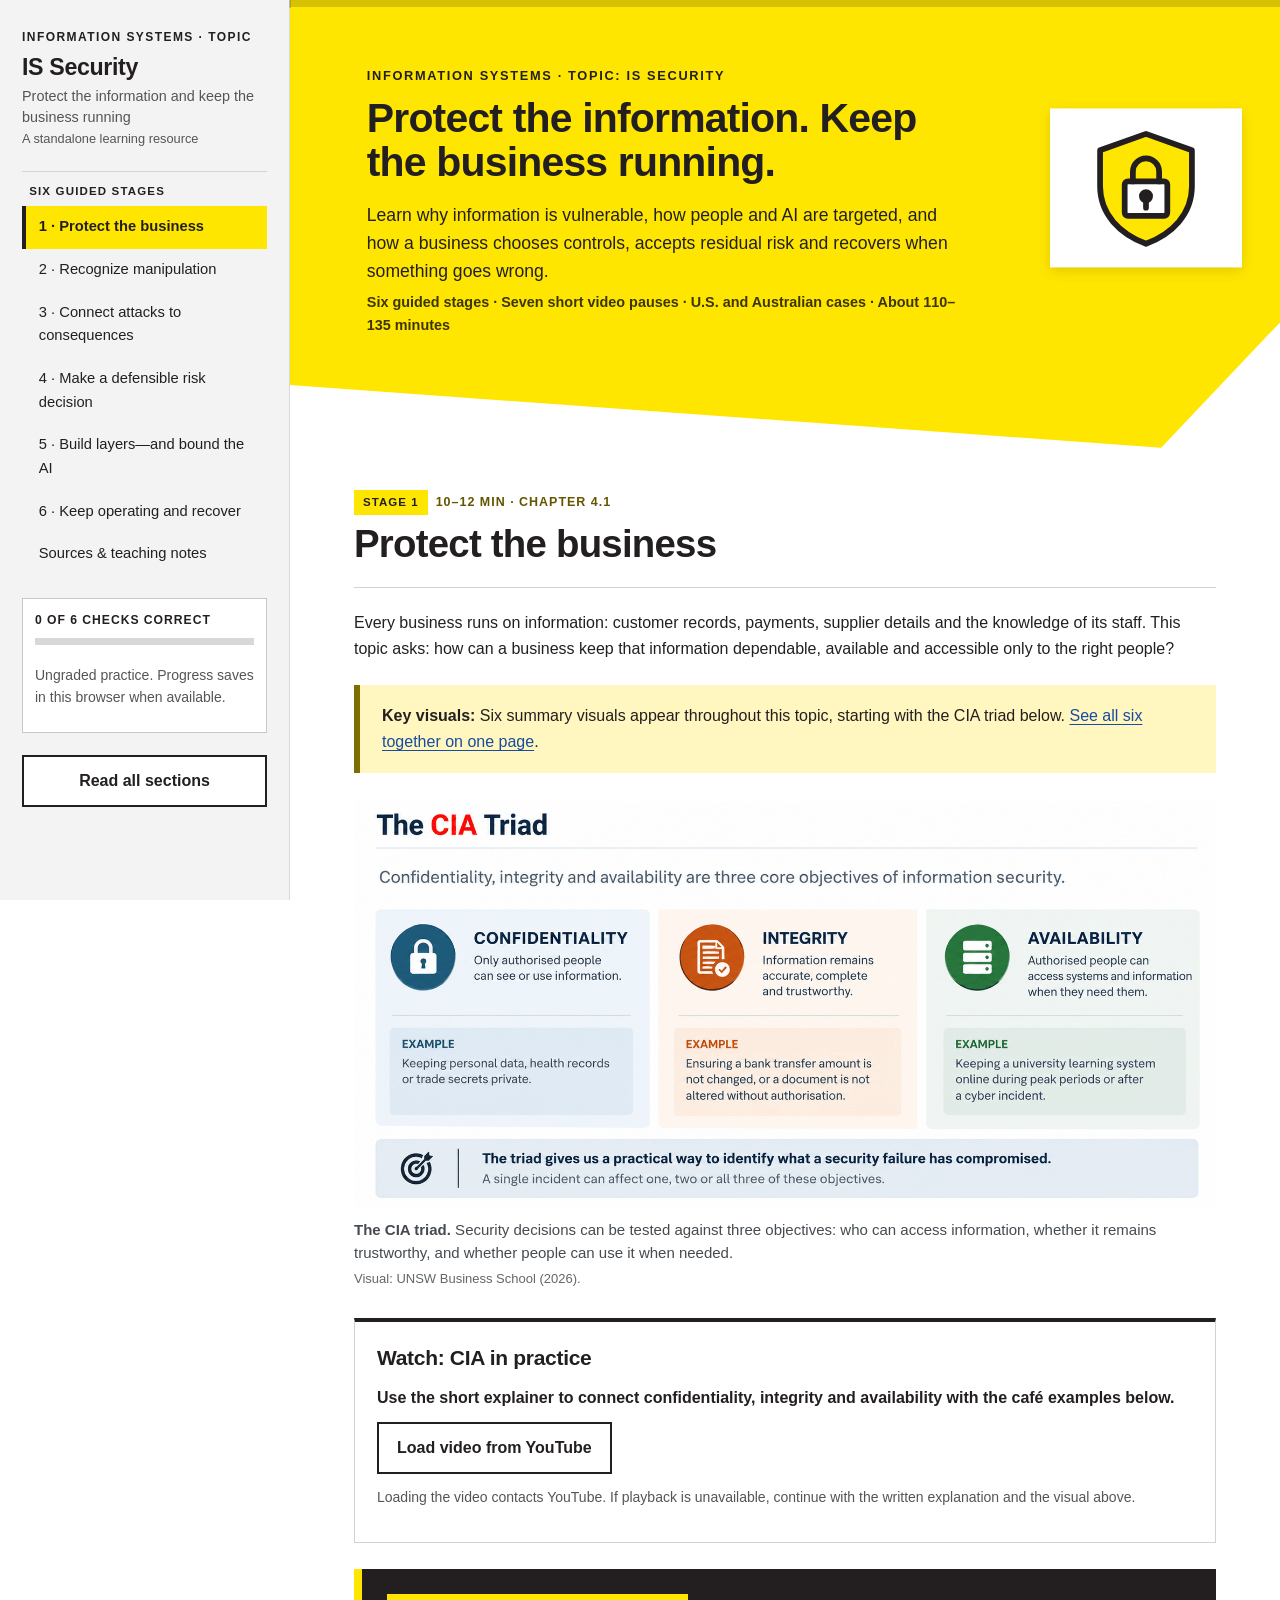
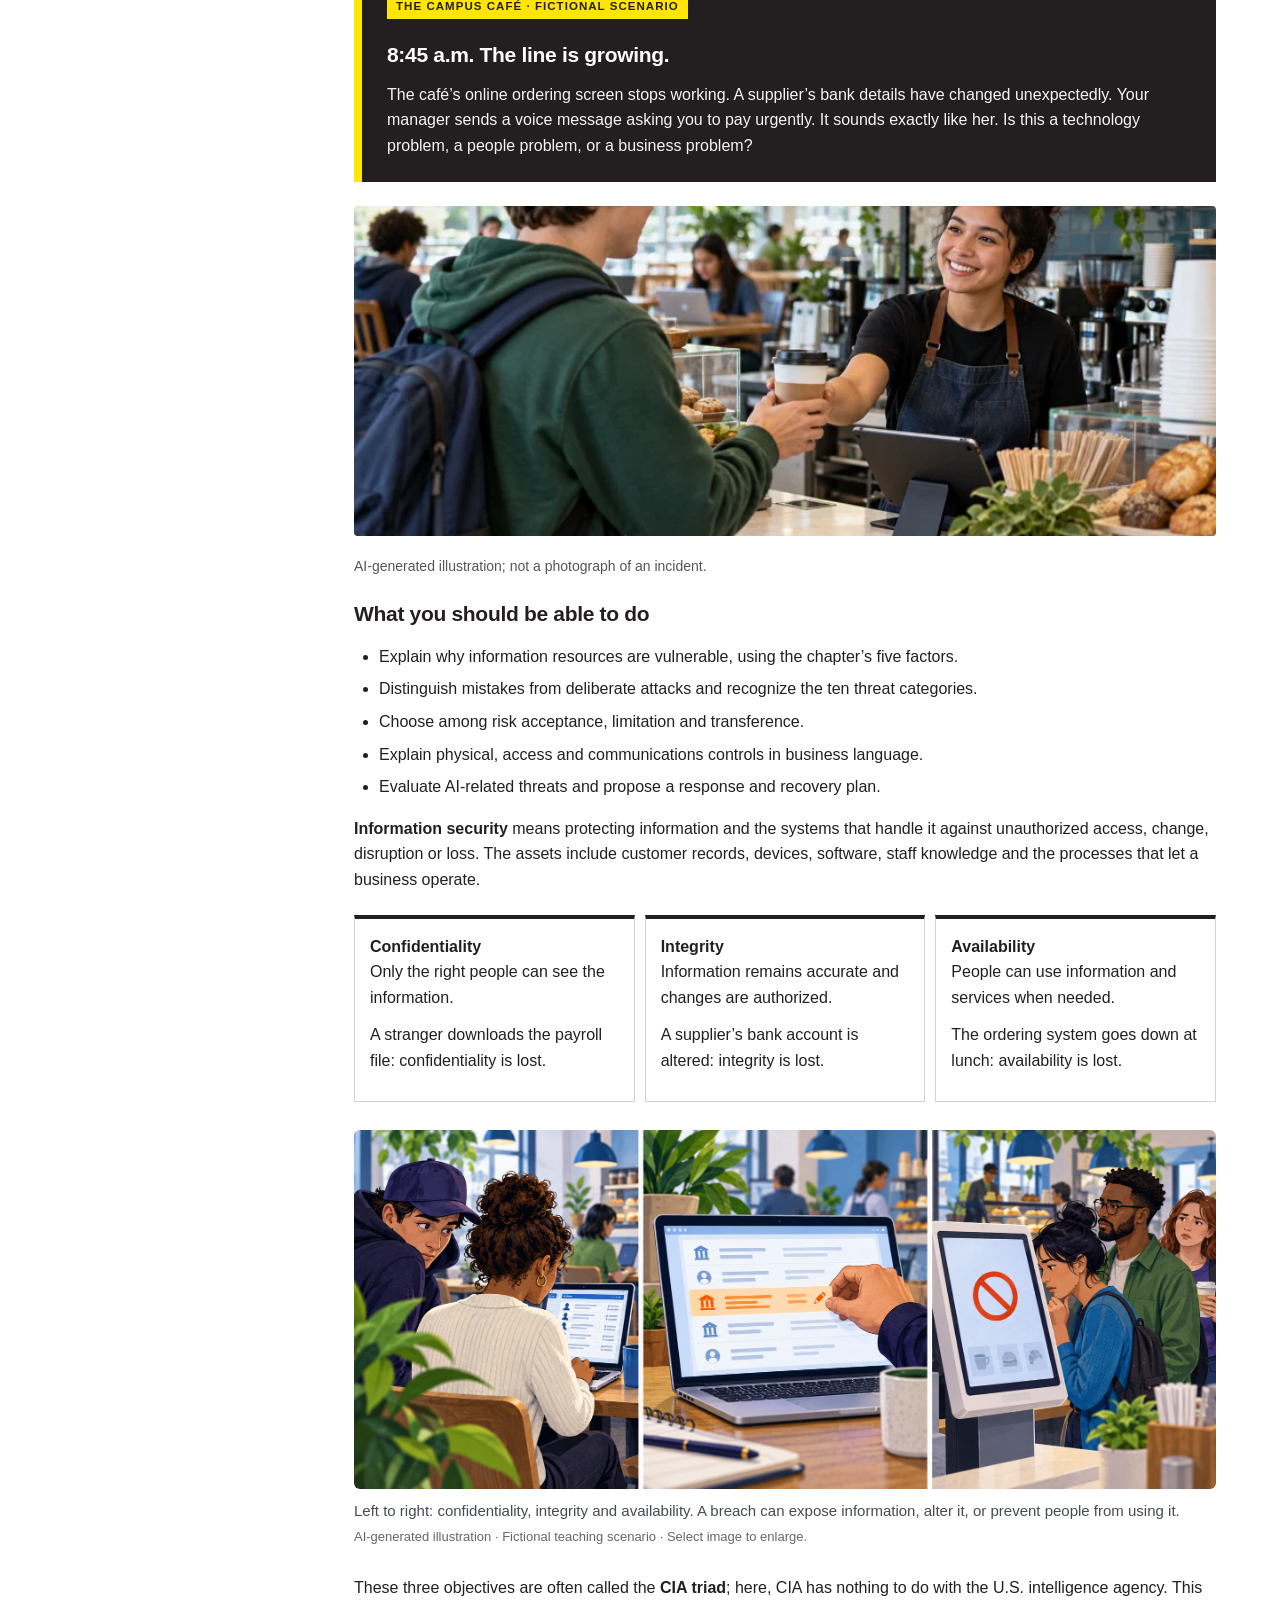
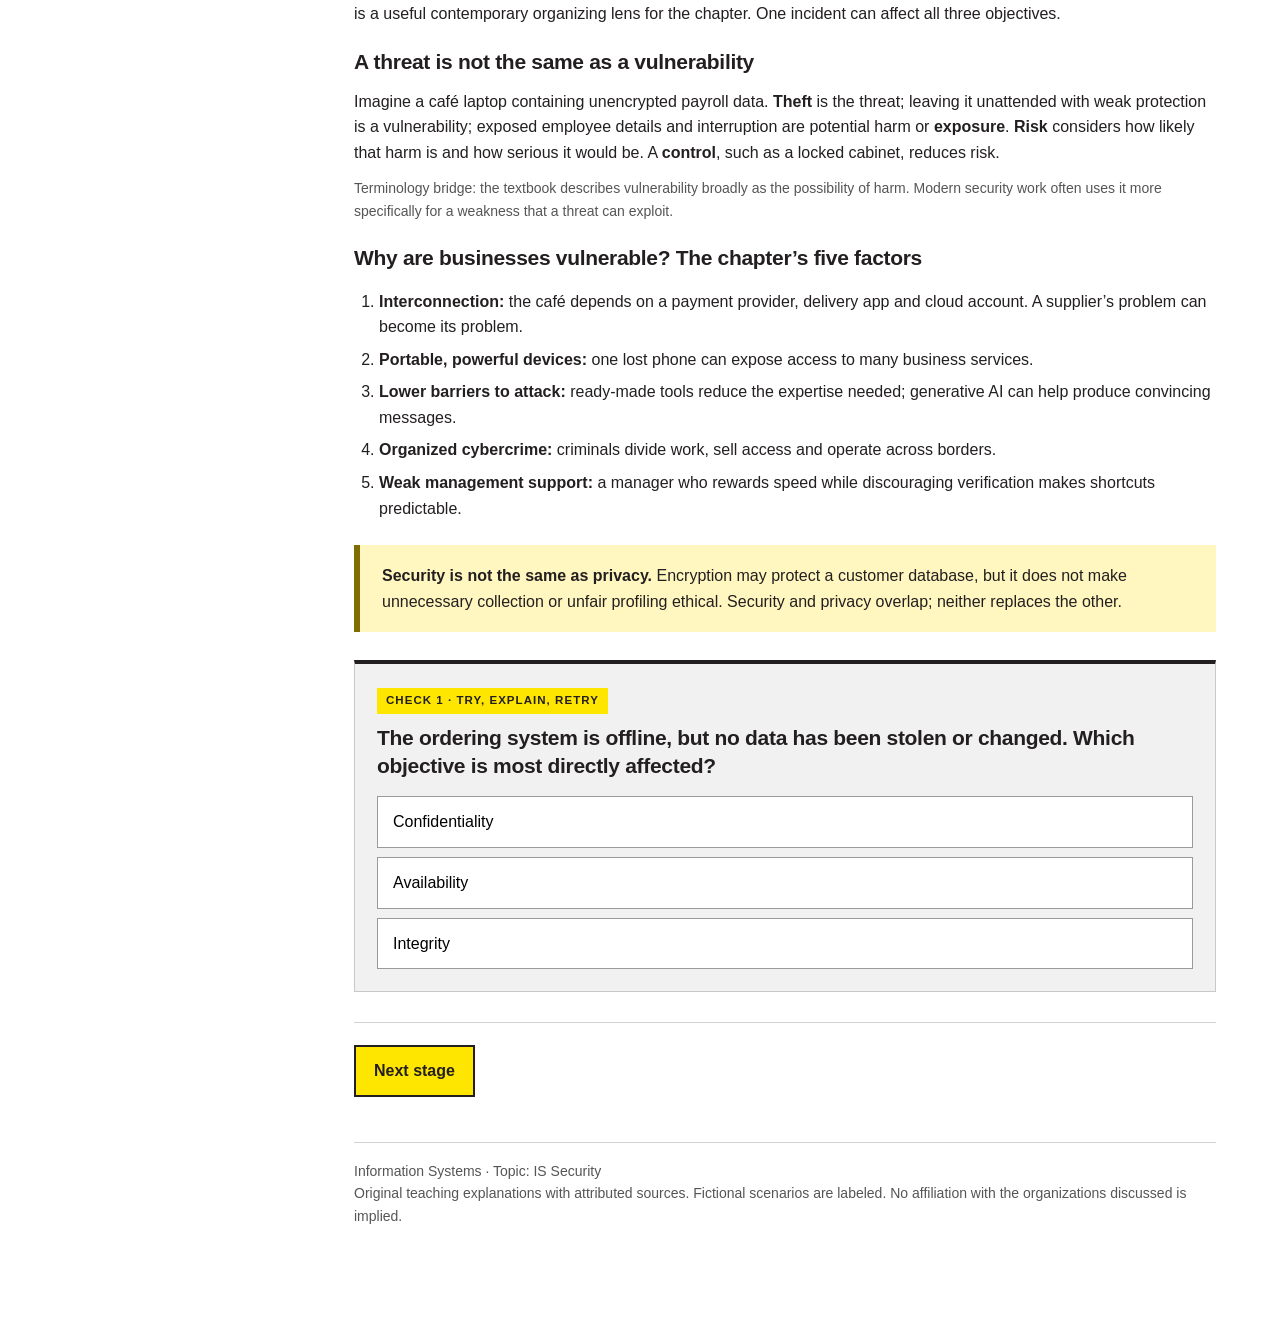
==== commit e41bebc3: "Present as a standalone resource: Topic: IS Security Remove references to Lesson 5, Lesson 6, Class " ====
--- a/index.html
+++ b/index.html
@@ -1,20 +1,20 @@
-<!doctype html><html lang="en"><head><meta charset="utf-8"><meta name="viewport" content="width=device-width,initial-scale=1"><meta name="description" content="Information Systems security module. A Chapter 4 companion for business students, with AI cases, short video pauses and practical activities."><title>Information Security · Information Systems</title><meta name="theme-color" content="#231f20"><link rel="icon" type="image/svg+xml" href="favicon.svg"><style>
+<!doctype html><html lang="en"><head><meta charset="utf-8"><meta name="viewport" content="width=device-width,initial-scale=1"><meta name="description" content="IS Security: a standalone Information Systems learning resource for business students, with AI cases, short video pauses and practical activities."><title>IS Security · Information Systems</title><meta name="theme-color" content="#231f20"><link rel="icon" type="image/svg+xml" href="favicon.svg"><style>
 :root{--accent:#047bbf;--brand:#272262;--leaf:#86b43f;--ink:#202020;--muted:#565656;--line:#d5d9db;--blue:#e7f3f9;--paper:#fff;--green:#edf5e3;--red:#fff0e9}*{box-sizing:border-box}html{scroll-behavior:smooth}body{margin:0;font:17px/1.65 system-ui,-apple-system,BlinkMacSystemFont,"Segoe UI",sans-serif;color:var(--ink);background:var(--paper)}a{color:#154d73;text-underline-offset:3px}button{font:inherit;cursor:pointer}button:disabled{cursor:default;color:#676767;background:#eee;border-color:#ddd}button,a,input,textarea,summary{outline-offset:5px}button:focus-visible,a:focus-visible,summary:focus-visible,textarea:focus-visible{outline:3px solid #185879}.skip{position:absolute;left:10px;top:-70px;background:white;padding:10px;z-index:10}.skip:focus{top:10px}aside{width:278px;position:fixed;inset:0 auto 0 0;background:#f3f4f4;border-right:1px solid var(--line);padding:30px 22px;overflow:auto}aside .brand{font-size:14px;font-weight:800;letter-spacing:.08em}.day{font-size:36px;font-weight:850;margin:10px 0 0;line-height:1.1}.subtitle{margin:12px 0 22px;line-height:1.4}nav a{display:block;padding:12px 10px;border-bottom:1px solid var(--line);color:var(--ink);text-decoration:none;font-size:15px}nav a.active{background:var(--accent);font-weight:750;border-left:4px solid var(--ink)}.progressbox{margin:22px 0;padding:15px;background:white;border:1px solid var(--line);font-size:14px}.progressbox progress{width:100%;accent-color:var(--accent);height:12px}.small{font-size:14px;color:var(--muted)}main{margin-left:278px;padding:35px 6vw 70px;max-width:1400px}.topline{font-size:14px;font-weight:800;letter-spacing:.1em;text-transform:uppercase}header{border-top:7px solid var(--accent);padding-top:16px;margin-bottom:32px}h1{font-size:clamp(32px,4vw,48px);line-height:1.12;letter-spacing:-.035em;margin:10px 0 17px}h2{font-size:29px;line-height:1.25;letter-spacing:-.02em;margin:32px 0 16px}h3{font-size:21px;line-height:1.35;margin:22px 0 10px}p{margin:12px 0}section{display:none}section.active{display:block}.stagehead{background:var(--blue);padding:22px 26px;border-left:8px solid var(--accent)}.stagehead h2{margin:5px 0 10px;font-size:34px}.stagehead p{margin:0}.tag{font-size:14px;font-weight:750;display:inline-block;background:var(--accent);padding:3px 9px;line-height:1.5}.time{font-size:14px;font-weight:650;color:#535353;margin-left:8px}.callout{padding:18px 22px;background:#eff6e5;border-left:5px solid var(--leaf);margin:24px 0}.scenario{background:var(--ink);color:white;padding:23px 25px;border-left:8px solid var(--accent);margin:24px 0}.scenario p{margin-bottom:0}.scenario .tag{color:var(--ink)}.grid{display:grid;grid-template-columns:1fr 1fr;gap:22px;margin:24px 0}.card{border-top:4px solid var(--ink);padding:5px 0 14px}.card h3{margin-top:14px}.tablewrap{overflow-x:auto;margin:22px 0}table{border-collapse:collapse;width:100%;font-size:16px}th,td{border:1px solid var(--line);padding:13px 15px;text-align:left;vertical-align:top}th{background:#eef3f5}ul,ol{padding-left:25px}li{margin:7px 0}details{border:1px solid var(--line);margin:18px 0;padding:14px 18px}summary{cursor:pointer;font-weight:750}details p:last-child{margin-bottom:0}.check{background:#f4f6f7;border:1px solid var(--line);padding:22px;margin:28px 0}.check h3{margin-top:10px}.options{display:grid;gap:9px;margin-top:16px}.option{background:white;text-align:left;padding:12px 15px;border:1px solid #91999c}.option:hover{border-color:var(--ink);background:#e8f3f9}.option.chosen{border:2px solid var(--ink)}.feedback{display:none;padding:13px 15px;margin-top:15px}.feedback.show{display:block}.feedback.correct{background:var(--green);border-left:4px solid #256840}.feedback.incorrect{background:var(--red);border-left:4px solid #ad4e20}.actions{border-top:1px solid var(--line);padding-top:22px;margin-top:30px;display:flex;align-items:center;gap:15px;flex-wrap:wrap}.primary,.secondary{border:2px solid var(--ink);padding:11px 18px;font-weight:750}.primary{background:var(--accent)}.secondary{background:white}.actions .small{flex:1;min-width:180px}.source{font-size:14px;margin-top:14px;color:#555}.case{border:1px solid #a4b8bf;border-top:6px solid var(--ink);padding:22px 24px;margin:25px 0}.case h3{font-size:26px;margin-top:8px}.evidence{background:#f0f4f5;padding:12px 15px;font-size:15px}.casequestions{background:#eff6e5;padding:14px 18px;margin-top:18px}.lens{border-left:5px solid #222;padding-left:18px}.number{background:var(--accent);display:inline-block;padding:1px 9px;font-weight:850;margin-right:7px}.lawlabel{font-weight:800;color:#185879}.definition{font-weight:750}.work{background:#edf5f7;padding:22px;margin-top:25px}.work textarea{display:block;width:100%;min-height:110px;font:inherit;line-height:1.5;padding:12px;border:1px solid #87999f;margin-top:8px;resize:vertical}.work label{display:block;font-weight:700;margin-top:20px}.work textarea::placeholder{color:#626262}.sources li{margin-bottom:16px}footer{border-top:1px solid var(--line);margin-top:45px;padding-top:17px;font-size:14px;color:#555}.complete{padding:18px;background:var(--green);margin-top:20px}.flow{display:grid;grid-template-columns:repeat(3,1fr);gap:10px;margin:22px 0}.flow div{border:1px solid #9eb2b9;padding:15px;background:#f3f8fa}.flow strong{display:block}.checklist{list-style:none;padding:0}.checklist li{padding:8px 0;border-bottom:1px solid var(--line)}.checklist li:before{content:'✓';margin-right:12px;font-weight:800}.noscript{background:#fff0e9;padding:20px}.readall section{display:block;border-top:4px solid #222;margin-top:40px}.readall .actions{display:none}h1,h2,.brand,.day,.topline{color:var(--brand)}nav a.active{color:white;border-left-color:var(--leaf)}.tag{background:var(--leaf);color:var(--brand)}.stagehead{border-left-color:var(--leaf)}.scenario{background:var(--brand);border-left-color:var(--leaf)}.primary{background:var(--accent);border-color:var(--accent);color:white}.secondary{border-color:var(--brand);color:var(--brand)}.card{border-top-color:var(--brand)}.case{border-top-color:var(--brand)}.number{background:var(--leaf);color:var(--brand)}th{background:#e8f3f9}.lens{border-left-color:var(--leaf)}@media(max-width:900px){aside{position:relative;width:100%;padding:20px}.day{font-size:26px}aside .subtitle{margin-bottom:10px}nav{display:flex;flex-wrap:wrap;gap:6px}nav a{border:1px solid var(--line);padding:7px 10px}.progressbox{margin:12px 0}main{margin-left:0;padding:25px 6vw}.grid{grid-template-columns:1fr}.flow{grid-template-columns:1fr}.stagehead h2{font-size:28px}}@media print{aside,.actions,.options,.feedback,.noprint,header button{display:none!important}main{margin:0;padding:0;max-width:none}section{display:block!important;break-before:page}section:first-of-type{break-before:auto}header{margin-bottom:20px}body{font-size:11pt;line-height:1.5}h1{font-size:26pt}h2,.stagehead h2{font-size:20pt}h3{font-size:15pt}.grid{display:block}.scenario{color:#222;background:white;border:1px solid #222}.case,.check,details{break-inside:avoid}details>*{display:block!important}textarea{min-height:80px}.stagehead{background:white}a{color:#222}.source{font-size:9pt}footer{font-size:9pt}}
 .lesson-video{margin:26px 0;padding:20px;border:1px solid var(--line);border-top:4px solid var(--accent)}.lesson-video h3{margin-top:0}.video-frame{aspect-ratio:16/9;width:100%;margin:15px 0;background:#111}.video-frame iframe{width:100%;height:100%;border:0;display:block}.video-frame[hidden]{display:none}.video-prompt{font-weight:650}@media print{.video-frame,.load-video,.video-notice{display:none!important}.lesson-video{break-inside:avoid}}figure.learning-image{margin:16px 0 20px}figure.learning-image img{display:block;width:100%;height:auto;border-radius:6px}figure.learning-image figcaption{font-size:14px;line-height:1.5;color:var(--muted);margin-top:8px}.scenario-intro{display:grid;grid-template-columns:minmax(0,1fr) 320px;gap:25px;align-items:center}.scenario-intro .learning-image{margin:0}.scenario-intro figcaption{color:#e4e8ef}.case-image{float:right;width:280px;margin:0 0 20px 24px!important}.case:after{content:"";display:block;clear:both}.card .learning-image{max-width:380px}@media(max-width:1100px){.scenario-intro{grid-template-columns:1fr}.scenario-intro .learning-image{max-width:320px}}@media(max-width:700px){.scenario-intro{grid-template-columns:1fr}.scenario-intro .learning-image{max-width:420px}.case-image{float:none;width:100%;max-width:420px;margin:16px 0!important}}@media print{figure.learning-image{max-width:230px;break-inside:avoid}.scenario-intro{display:block}.scenario-intro figcaption{color:#555}.case-image{width:180px}}.lesson-audio{clear:both;margin:22px 0;padding:18px 20px;background:var(--blue);border-left:4px solid var(--accent)}.lesson-audio h4{margin:0 0 8px;font-size:18px}.lesson-audio audio{display:block;width:100%;margin:12px 0}.lesson-audio .small{overflow-wrap:anywhere}@media print{.lesson-audio audio{display:none}} .lesson-intro{margin:24px 0}.lesson-intro video{display:block;width:100%;height:auto;aspect-ratio:16/9;background:#111;border-radius:6px}.lesson-intro h3{margin-top:0}@media print{.lesson-intro video{display:none}} 
-.lesson-video{border:1px solid #a4b8bf;padding:22px;margin:26px 0;background:#f5f9fc}.video-frame{aspect-ratio:16/9;margin-top:15px}.video-frame iframe{width:100%;height:100%;border:0}.flow div{border-top:4px solid var(--accent)}.scenario h3{color:white}.case .tag{margin-bottom:5px}.term{font-weight:750}label{display:block}input[type=range]{width:100%}.riskbox{padding:24px;background:var(--blue);margin:25px 0}.riskbox output{font-size:24px;font-weight:800;color:var(--brand)}.illustration{width:100%;max-height:330px;object-fit:cover;border-radius:4px}details[open]{background:#fbfcfd}.badge{font-size:14px;color:#43525a}.worksheet textarea{display:block;width:100%;min-height:110px;font:inherit;padding:12px;margin:10px 0 25px;border:1px solid #87999f}.worksheet label{font-weight:700}.glossary{columns:2;column-gap:35px}.glossary p{break-inside:avoid}body:not(.js) section{display:block}.noscript{display:block}@media(max-width:800px){aside{position:static;width:auto;padding:20px}main{margin:0;padding:25px 20px}.grid,.flow{grid-template-columns:1fr}.glossary{columns:1}.stagehead{padding:18px}.stagehead h2{font-size:28px}}@media print{aside,.noprint,.actions,.load-video,.video-frame{display:none!important}main{margin:0;padding:0;max-width:none}section{display:block!important}details>*{display:block!important}section{break-before:page}section:first-of-type{break-before:auto}h2,h3{break-after:avoid}.check,.case,.lesson-video{break-inside:auto}textarea{min-height:90px}body{font-size:11pt}.glossary{columns:1}.scenario h3{color:#222}.options{display:grid!important}.option{color:#222;background:white}.riskbox{break-inside:avoid}}@media(prefers-reduced-motion:reduce){html{scroll-behavior:auto}}.lesson-figure{margin:28px 0;max-width:100%}.lesson-figure img{display:block;width:100%;height:auto;border-radius:6px}.lesson-figure figcaption{font-size:15px;line-height:1.55;color:#454b50;margin-top:10px}.lesson-figure .image-origin{display:block;font-size:13px;margin-top:5px;color:#62676b}@media print{.lesson-figure{break-inside:avoid;max-width:640px}.lesson-figure img{max-height:250px;object-fit:contain;object-position:left}.lesson-figure figcaption{font-size:9pt}}</style><link rel="stylesheet" href="assets/cognitive-security.css"><link rel="stylesheet" href="assets/unsw-theme.css"></head><body><a class="skip" href="#main-content">Skip to lesson</a><div class="page-reading-progress" aria-hidden="true"><span id="reading-progress"></span></div><aside><div class="brand">Information Systems</div><div class="day">Information Security</div><p class="subtitle">Protect the information and keep the business running<br><span class="small">Security module · Chapter 4 study companion</span></p><span class="rail-label" aria-hidden="true">Six guided stages</span><nav id="navigation" aria-label="Lesson sections"></nav><div class="progressbox"><label for="progress" id="progress-text">0 of 6 checks correct</label><progress id="progress" value="0" max="6"></progress><p class="small" id="storage-note">Ungraded practice. Progress saves in this browser when available.</p></div><button class="secondary" id="read-all" aria-pressed="false">Read all sections</button></aside><main id="main-content" tabindex="-1"><header class="hero"><div class="hero-badge" aria-hidden="true"><svg viewBox="0 0 200 160" xmlns="http://www.w3.org/2000/svg" fill="none" stroke="#231f20" stroke-width="7" stroke-linejoin="round" stroke-linecap="round"><path d="M100 14 L156 34 V78 C156 112 132 136 100 148 C68 136 44 112 44 78 V34 Z" fill="#ffe600"/><rect x="74" y="72" width="52" height="42" rx="4" fill="#fff"/><path d="M84 72 V60 a16 16 0 0 1 32 0 V72"/><circle cx="100" cy="90" r="5" fill="#231f20"/><path d="M100 95 V104"/></svg></div><div class="topline">Information Systems · Security module · Business &amp; AI</div><h1>Protect the information. Keep the business running.</h1><p>Learn why information is vulnerable, how people and AI are targeted, and how a business chooses controls, accepts residual risk and recovers when something goes wrong.</p><p class="small">Six guided stages · Seven short video pauses · U.S. and Australian cases · About 110–135 minutes</p></header><div class="content"><noscript><p class="noscript">All lesson text is available below. Enable JavaScript for navigation, checks, local saving and worksheet downloads.</p></noscript><section id="foundations" data-title="1 · Protect the business"><div class="stagehead"><span class="tag">Stage 1</span><span class="time">10–12 min · Chapter 4.1</span><h2>Protect the business</h2></div>
-<p>In Lesson 5, you asked whether a business <em>should</em> collect or use information. Now ask: how can it keep that information dependable, available and accessible only to the right people?</p>
-<p class="callout"><strong>Lecture visual bridge:</strong> Six visuals from the Class 6 lecture appear throughout this lesson, starting with the CIA triad below. <a href="lecture-visuals.html">See all six together on one page</a>.</p>
-<figure class="lesson-figure" id="lecture-cia-triad"><img src="assets/lecture/cia-triad.png" alt="The CIA triad: confidentiality, integrity and availability, with everyday examples"><figcaption><strong>The CIA triad.</strong> Security decisions can be tested against three objectives: who can access information, whether it remains trustworthy, and whether people can use it when needed. The examples are adapted from the lecture discussion.</figcaption><span class="image-origin">Lecture visual, Class 6: Security, UNSW Business School (2026).</span></figure>
+.lesson-video{border:1px solid #a4b8bf;padding:22px;margin:26px 0;background:#f5f9fc}.video-frame{aspect-ratio:16/9;margin-top:15px}.video-frame iframe{width:100%;height:100%;border:0}.flow div{border-top:4px solid var(--accent)}.scenario h3{color:white}.case .tag{margin-bottom:5px}.term{font-weight:750}label{display:block}input[type=range]{width:100%}.riskbox{padding:24px;background:var(--blue);margin:25px 0}.riskbox output{font-size:24px;font-weight:800;color:var(--brand)}.illustration{width:100%;max-height:330px;object-fit:cover;border-radius:4px}details[open]{background:#fbfcfd}.badge{font-size:14px;color:#43525a}.worksheet textarea{display:block;width:100%;min-height:110px;font:inherit;padding:12px;margin:10px 0 25px;border:1px solid #87999f}.worksheet label{font-weight:700}.glossary{columns:2;column-gap:35px}.glossary p{break-inside:avoid}body:not(.js) section{display:block}.noscript{display:block}@media(max-width:800px){aside{position:static;width:auto;padding:20px}main{margin:0;padding:25px 20px}.grid,.flow{grid-template-columns:1fr}.glossary{columns:1}.stagehead{padding:18px}.stagehead h2{font-size:28px}}@media print{aside,.noprint,.actions,.load-video,.video-frame{display:none!important}main{margin:0;padding:0;max-width:none}section{display:block!important}details>*{display:block!important}section{break-before:page}section:first-of-type{break-before:auto}h2,h3{break-after:avoid}.check,.case,.lesson-video{break-inside:auto}textarea{min-height:90px}body{font-size:11pt}.glossary{columns:1}.scenario h3{color:#222}.options{display:grid!important}.option{color:#222;background:white}.riskbox{break-inside:avoid}}@media(prefers-reduced-motion:reduce){html{scroll-behavior:auto}}.lesson-figure{margin:28px 0;max-width:100%}.lesson-figure img{display:block;width:100%;height:auto;border-radius:6px}.lesson-figure figcaption{font-size:15px;line-height:1.55;color:#454b50;margin-top:10px}.lesson-figure .image-origin{display:block;font-size:13px;margin-top:5px;color:#62676b}@media print{.lesson-figure{break-inside:avoid;max-width:640px}.lesson-figure img{max-height:250px;object-fit:contain;object-position:left}.lesson-figure figcaption{font-size:9pt}}</style><link rel="stylesheet" href="assets/cognitive-security.css"><link rel="stylesheet" href="assets/unsw-theme.css"></head><body><a class="skip" href="#main-content">Skip to content</a><div class="page-reading-progress" aria-hidden="true"><span id="reading-progress"></span></div><aside><div class="brand">Information Systems · Topic</div><div class="day">IS Security</div><p class="subtitle">Protect the information and keep the business running<br><span class="small">A standalone learning resource</span></p><span class="rail-label" aria-hidden="true">Six guided stages</span><nav id="navigation" aria-label="Topic sections"></nav><div class="progressbox"><label for="progress" id="progress-text">0 of 6 checks correct</label><progress id="progress" value="0" max="6"></progress><p class="small" id="storage-note">Ungraded practice. Progress saves in this browser when available.</p></div><button class="secondary" id="read-all" aria-pressed="false">Read all sections</button></aside><main id="main-content" tabindex="-1"><header class="hero"><div class="hero-badge" aria-hidden="true"><svg viewBox="0 0 200 160" xmlns="http://www.w3.org/2000/svg" fill="none" stroke="#231f20" stroke-width="7" stroke-linejoin="round" stroke-linecap="round"><path d="M100 14 L156 34 V78 C156 112 132 136 100 148 C68 136 44 112 44 78 V34 Z" fill="#ffe600"/><rect x="74" y="72" width="52" height="42" rx="4" fill="#fff"/><path d="M84 72 V60 a16 16 0 0 1 32 0 V72"/><circle cx="100" cy="90" r="5" fill="#231f20"/><path d="M100 95 V104"/></svg></div><div class="topline">Information Systems · Topic: IS Security</div><h1>Protect the information. Keep the business running.</h1><p>Learn why information is vulnerable, how people and AI are targeted, and how a business chooses controls, accepts residual risk and recovers when something goes wrong.</p><p class="small">Six guided stages · Seven short video pauses · U.S. and Australian cases · About 110–135 minutes</p></header><div class="content"><noscript><p class="noscript">All text is available below. Enable JavaScript for navigation, checks, local saving and worksheet downloads.</p></noscript><section id="foundations" data-title="1 · Protect the business"><div class="stagehead"><span class="tag">Stage 1</span><span class="time">10–12 min · Chapter 4.1</span><h2>Protect the business</h2></div>
+<p>Every business runs on information: customer records, payments, supplier details and the knowledge of its staff. This topic asks: how can a business keep that information dependable, available and accessible only to the right people?</p>
+<p class="callout"><strong>Key visuals:</strong> Six summary visuals appear throughout this topic, starting with the CIA triad below. <a href="key-visuals.html">See all six together on one page</a>.</p>
+<figure class="lesson-figure" id="lecture-cia-triad"><img src="assets/visuals/cia-triad.png" alt="The CIA triad: confidentiality, integrity and availability, with everyday examples"><figcaption><strong>The CIA triad.</strong> Security decisions can be tested against three objectives: who can access information, whether it remains trustworthy, and whether people can use it when needed.</figcaption><span class="image-origin">Visual: UNSW Business School (2026).</span></figure>
 <div class="lesson-video" data-video="kPPFNrlN3zo" data-start="0" data-end="240"><h3>Watch: CIA in practice</h3><p class="video-prompt">Use the short explainer to connect confidentiality, integrity and availability with the café examples below.</p><button class="secondary load-video">Load video from YouTube</button><div class="video-frame" hidden></div><p class="small video-notice">Loading the video contacts YouTube. If playback is unavailable, continue with the written explanation and the visual above.</p></div>
 <div class="scenario"><span class="tag">The campus café · Fictional scenario</span><h3>8:45 a.m. The line is growing.</h3><p>The café’s online ordering screen stops working. A supplier’s bank details have changed unexpectedly. Your manager sends a voice message asking you to pay urgently. It sounds exactly like her. Is this a technology problem, a people problem, or a business problem?</p></div>
-<img class="illustration" src="assets/cafe.webp" alt="Illustration of a campus café, the setting for the fictional business scenarios"><p class="small">AI-generated illustration reused from Lesson 5; not a photograph of an incident.</p>
+<img class="illustration" src="assets/cafe.webp" alt="Illustration of a campus café, the setting for the fictional business scenarios"><p class="small">AI-generated illustration; not a photograph of an incident.</p>
 <h3>What you should be able to do</h3><ul><li>Explain why information resources are vulnerable, using the chapter’s five factors.</li><li>Distinguish mistakes from deliberate attacks and recognize the ten threat categories.</li><li>Choose among risk acceptance, limitation and transference.</li><li>Explain physical, access and communications controls in business language.</li><li>Evaluate AI-related threats and propose a response and recovery plan.</li></ul>
 <p><strong>Information security</strong> means protecting information and the systems that handle it against unauthorized access, change, disruption or loss. The assets include customer records, devices, software, staff knowledge and the processes that let a business operate.</p>
 <div class="flow" aria-label="Three security objectives with café examples"><div><strong>Confidentiality</strong>Only the right people can see the information.<p>A stranger downloads the payroll file: confidentiality is lost.</p></div><div><strong>Integrity</strong>Information remains accurate and changes are authorized.<p>A supplier’s bank account is altered: integrity is lost.</p></div><div><strong>Availability</strong>People can use information and services when needed.<p>The ordering system goes down at lunch: availability is lost.</p></div></div>
 <figure class="lesson-figure" id="figure-security-objectives"><a href="assets/security-objectives.png" target="_blank" rel="noopener" aria-label="Open illustration at full size: security objectives"><img src="assets/security-objectives.png" width="1942" height="809" loading="lazy" decoding="async" alt="Three café scenes show an unauthorized observer viewing payroll, a supplier bank record being changed, and customers unable to use an ordering terminal."></a><figcaption>Left to right: confidentiality, integrity and availability. A breach can expose information, alter it, or prevent people from using it.<span class="image-origin">AI-generated illustration · Fictional teaching scenario · Select image to enlarge.</span></figcaption></figure><p>These three objectives are often called the <strong>CIA triad</strong>; here, CIA has nothing to do with the U.S. intelligence agency. This is a useful contemporary organizing lens for the chapter. One incident can affect all three objectives.</p>
 <h3>A threat is not the same as a vulnerability</h3><p>Imagine a café laptop containing unencrypted payroll data. <strong>Theft</strong> is the threat; leaving it unattended with weak protection is a vulnerability; exposed employee details and interruption are potential harm or <strong>exposure</strong>. <strong>Risk</strong> considers how likely that harm is and how serious it would be. A <strong>control</strong>, such as a locked cabinet, reduces risk.</p><p class="small">Terminology bridge: the textbook describes vulnerability broadly as the possibility of harm. Modern security work often uses it more specifically for a weakness that a threat can exploit.</p>
 <h3>Why are businesses vulnerable? The chapter’s five factors</h3><ol><li><strong>Interconnection:</strong> the café depends on a payment provider, delivery app and cloud account. A supplier’s problem can become its problem.</li><li><strong>Portable, powerful devices:</strong> one lost phone can expose access to many business services.</li><li><strong>Lower barriers to attack:</strong> ready-made tools reduce the expertise needed; generative AI can help produce convincing messages.</li><li><strong>Organized cybercrime:</strong> criminals divide work, sell access and operate across borders.</li><li><strong>Weak management support:</strong> a manager who rewards speed while discouraging verification makes shortcuts predictable.</li></ol>
-<div class="callout"><strong>Carry Lesson 5 forward.</strong> Encryption may protect a customer database, but it does not make unnecessary collection or unfair profiling ethical. Security and privacy overlap; neither replaces the other.</div>
+<div class="callout"><strong>Security is not the same as privacy.</strong> Encryption may protect a customer database, but it does not make unnecessary collection or unfair profiling ethical. Security and privacy overlap; neither replaces the other.</div>
 <div class="check" data-check="0"><span class="tag">Check 1 · Try, explain, retry</span><h3>The ordering system is offline, but no data has been stolen or changed. Which objective is most directly affected?</h3><div class="options"></div><noscript><ol><li>Confidentiality</li><li>Availability</li><li>Integrity</li></ol><p><strong>Answer and explanation:</strong> Availability Correct. Customers and staff cannot use the service when they need it.</p></noscript><div class="feedback" role="status" aria-live="polite"></div></div><div class="actions noprint"><button class="primary" data-go="people">Next stage</button></div></section><section id="people" data-title="2 · Recognize manipulation"><div class="stagehead"><span class="tag">Stage 2</span><span class="time">37–50 min · Chapter 4.2 + cognitive security</span><h2>Recognize manipulation</h2></div>
 <p>A staff member attaches the wrong payroll file to an email. That is an <strong>unintentional mistake</strong>. A criminal pretending to be a supplier persuades that person to send it. The criminal is carrying out a <strong>deliberate social engineering attack</strong>, even if the employee’s error is unintentional.</p>
 <p><strong>Social engineering</strong> is manipulation of people to obtain access, information or action. It exploits trust, urgency, authority and helpfulness. Better training matters, but so do workload, clear procedures, usable systems and managers who support staff when they pause.</p>
@@ -22,7 +22,7 @@
 <div class="cs-module" id="cognitive-security">
 <div class="cs-intro"><span class="tag">Human-centred security · Contemporary extension</span><h2>Cognitive Security + Digital Wellness</h2><p class="cs-lead">Protect the attention and judgement that secure decisions depend on.</p><p><strong>People are components of information systems.</strong> Hardware, software, data, networks and procedures work with people who interpret messages, approve changes and respond to problems. A technically secure account can still be compromised if someone is persuaded to approve an unexpected login.</p><p>Here, <strong>cognitive security</strong> is a human-centred lens on protecting attention, judgement and decision-making. It helps explain how the conditions around a person can affect information security. It is <strong>not a fourth CIA objective</strong>: confidentiality, integrity and availability remain the outcomes we protect.</p></div>
 <figure class="cs-system"><div class="cs-system-row"><div><span aria-hidden="true">01</span><strong>Technology & data</strong>Devices · apps · records</div><div class="cs-person"><span aria-hidden="true">02</span><strong>People</strong>Attention · judgement · decisions</div><div><span aria-hidden="true">03</span><strong>Processes & context</strong>Workload · rules · support</div></div><figcaption>These parts act together. Protecting people’s capacity to decide supports confidentiality, integrity and availability across the system.</figcaption></figure>
-<figure class="lesson-figure" id="lecture-sociotechnical"><a href="assets/lecture/sociotechnical-security.png" target="_blank" rel="noopener" aria-label="Open lecture visual at full size: sociotechnical"><img src="assets/lecture/sociotechnical-security.png" width="1600" height="908" loading="lazy" decoding="async" alt="Three panels: a staff member under pressure receives an urgent sign-in email; a weak process leaves colleagues unsure how to check; the entered password reaches an attacker and exposes shared organisational data."></a><figcaption><strong>Security is a sociotechnical problem.</strong> A person decides under pressure, a weak process offers no easy way to check, and technology turns that decision into an incident. The failure comes from how people, processes and technology interact.<span class="image-origin">Lecture visual, Class 6: Security, UNSW Business School (2026) · Select image to enlarge.</span></figcaption></figure>
+<figure class="lesson-figure" id="lecture-sociotechnical"><a href="assets/visuals/sociotechnical-security.png" target="_blank" rel="noopener" aria-label="Open visual at full size: sociotechnical"><img src="assets/visuals/sociotechnical-security.png" width="1600" height="908" loading="lazy" decoding="async" alt="Three panels: a staff member under pressure receives an urgent sign-in email; a weak process leaves colleagues unsure how to check; the entered password reaches an attacker and exposes shared organisational data."></a><figcaption><strong>Security is a sociotechnical problem.</strong> A person decides under pressure, a weak process offers no easy way to check, and technology turns that decision into an incident. The failure comes from how people, processes and technology interact.<span class="image-origin">Visual: UNSW Business School (2026) · Select image to enlarge.</span></figcaption></figure>
 <p class="small">Allow an additional 25–35 minutes including discussion. Activities are fictional, ungraded and untimed; you can read every debrief instead. They illustrate possibilities, not diagnose your attention or predict whether you will be scammed.</p>
 <h3>1 · Recognise an everyday moment</h3><p>For each card, decide what you would do before opening its debrief. Ask both “What can I change?” and “What should the system change?”</p><div class="cs-cards">
 <article class="cs-vignette"><span class="tag">Attention switching</span><h4>“Where was I?”</h4><p>You’re checking an invoice between a group-chat reply, a lecture alert and a café shift message. You return to the invoice and skim past changed bank details.</p><p><strong>Your decision:</strong> finish quickly, or pause and recheck the change?</p><details><summary>Reveal the security connection</summary><p>Switching tasks requires you to recover context. <strong>Cognitive load</strong> is the mental demand a task and its environment place on limited working-memory resources. The classroom risk is a missed discrepancy leading to an unauthorized payment change: an <strong>integrity</strong> problem.</p><p>Protect a short verification window; designers should highlight what changed, and managers should allow time for independent approval.</p></details></article>
@@ -36,18 +36,18 @@
 <button class="cs-notice" data-notice="security"><strong>Account sign-in</strong><span>Approve a new sign-in? You have not tried to log in.</span></button>
 <button class="cs-notice" data-notice="ordinary"><strong>Social app</strong><span>A friend tagged you in a photo</span></button>
 <button class="cs-notice" data-notice="ordinary"><strong>Shopping app</strong><span>Your saved item is back in stock</span></button></div><div class="cs-tools"><button class="secondary" id="cs-quiet" aria-pressed="false">Compare a quieter view</button><button class="secondary" id="cs-notice-reset">Reset challenge</button></div><p id="cs-notice-feedback" class="cs-response" role="status">Choose a notification, or open the written debrief below.</p><details><summary>Written challenge alternative and debrief</summary><p>The list contains study, café, course, login, social and shopping messages. The consequential item is an unexpected login approval. Deny it, then investigate or report through a trusted route; do not simply approve or follow a message link.</p><p>The quieter view hides the five routine messages while retaining the login request. Compare the effort of noticing it. In practice, batch nonessential updates while preserving urgent security and accessibility needs. This comparison is a teaching illustration, not a controlled experiment: repetition and knowing the answer can also make the second view easier.</p><p><strong>IS consequence:</strong> fewer competing demands can make a verification step easier to perform; usable authentication and reporting still matter.</p></details></div>
-<div class="lesson-video" data-video="C74amJRp730" data-end="120"><span class="tag">Cognitive security · Video pause</span><h3>Tristan Harris · How a handful of tech companies control billions of minds every day</h3><p class="small">Suggested excerpt: 0:00–2:00, then pause and discuss. The full talk is longer.</p><p><strong>Before watching:</strong> Which design choices invite you to keep attending to a service?</p><button class="secondary load-video">Load two-minute excerpt</button> <a href="https://www.youtube.com/watch?v=C74amJRp730" target="_blank" rel="noopener">Open full talk</a><div class="video-frame" hidden></div><details><summary>Written alternative and reflection</summary><p>Services can compete for attention through notifications, autoplay and other persuasive design. The security lesson is to examine the environment around a decision, including whose incentives shape it. Harris presents an argument about design; this talk is not an experiment measuring security breaches.</p><p><strong>Discuss:</strong> Name one interruption a designer could remove while retaining an important account warning. Who has the power to make that change?</p></details><p class="small">Loads YouTube only on request, with no autoplay. Captions use the player’s CC control where available. This written alternative is an original teaching explanation, not a transcript.</p></div><figure class="lesson-figure" id="lecture-security-intervention"><a href="assets/lecture/security-intervention.png" target="_blank" rel="noopener" aria-label="Open lecture visual at full size: security intervention"><img src="assets/lecture/security-intervention.png" width="1600" height="900" loading="lazy" decoding="async" alt="Four panels showing intervention points for an urgent supplier payment request: people given time to verify, a supplier payment procedure, a system that blocks the payment pending a second approver, and a manager thanking an employee for checking."></a><figcaption><strong>Where should security have intervened?</strong> The same urgent payment request can be stopped at four points: people with time to verify, a clear process, system design that requires a second approver, and a culture where leaders reward checking over speed.<span class="image-origin">Lecture visual, Class 6: Security, UNSW Business School (2026) · Select image to enlarge.</span></figcaption></figure>
+<div class="lesson-video" data-video="C74amJRp730" data-end="120"><span class="tag">Cognitive security · Video pause</span><h3>Tristan Harris · How a handful of tech companies control billions of minds every day</h3><p class="small">Suggested excerpt: 0:00–2:00, then pause and discuss. The full talk is longer.</p><p><strong>Before watching:</strong> Which design choices invite you to keep attending to a service?</p><button class="secondary load-video">Load two-minute excerpt</button> <a href="https://www.youtube.com/watch?v=C74amJRp730" target="_blank" rel="noopener">Open full talk</a><div class="video-frame" hidden></div><details><summary>Written alternative and reflection</summary><p>Services can compete for attention through notifications, autoplay and other persuasive design. The security lesson is to examine the environment around a decision, including whose incentives shape it. Harris presents an argument about design; this talk is not an experiment measuring security breaches.</p><p><strong>Discuss:</strong> Name one interruption a designer could remove while retaining an important account warning. Who has the power to make that change?</p></details><p class="small">Loads YouTube only on request, with no autoplay. Captions use the player’s CC control where available. This written alternative is an original teaching explanation, not a transcript.</p></div><figure class="lesson-figure" id="lecture-security-intervention"><a href="assets/visuals/security-intervention.png" target="_blank" rel="noopener" aria-label="Open visual at full size: security intervention"><img src="assets/visuals/security-intervention.png" width="1600" height="900" loading="lazy" decoding="async" alt="Four panels showing intervention points for an urgent supplier payment request: people given time to verify, a supplier payment procedure, a system that blocks the payment pending a second approver, and a manager thanking an employee for checking."></a><figcaption><strong>Where should security have intervened?</strong> The same urgent payment request can be stopped at four points: people with time to verify, a clear process, system design that requires a second approver, and a culture where leaders reward checking over speed.<span class="image-origin">Visual: UNSW Business School (2026) · Select image to enlarge.</span></figcaption></figure>
 <h3>3 · Follow the chain—and find a place to intervene</h3><div class="cs-activity"><label for="cs-scenario"><strong>Choose a fictional situation</strong></label><select id="cs-scenario"><option value="urgent">Urgent account message</option><option value="switching">Switching while checking an invoice</option><option value="fatigue">Repeated approval requests</option><option value="ai">An AI recommendation</option></select><div class="cs-chain" aria-label="Stages in the causal chain"><button data-chain="0" aria-pressed="true">1 · Environment <span aria-hidden="true">→</span></button><button data-chain="1" aria-pressed="false">2 · Cognition <span aria-hidden="true">→</span></button><button data-chain="2" aria-pressed="false">3 · Behaviour <span aria-hidden="true">→</span></button><button data-chain="3" aria-pressed="false">4 · IS consequence</button></div><p class="cs-response" id="cs-chain-result" role="status">Environment: a message threatens to close your account. Intervention: institutions provide trusted reporting and clear account notices.</p><details class="cs-reading"><summary>Read all four chains and intervention points</summary><ul>
 <li><strong>Urgency:</strong> threatening message → time pressure → enter credentials through its link → account disclosure or lockout. Intervene with a trusted reporting route, a pause and independent verification.</li>
 <li><strong>Switching:</strong> many notifications → attention shifts and context must be recovered → miss an invoice discrepancy → unauthorized change to payment data (integrity). Intervene with quiet verification time, visible change summaries and a second approver.</li>
 <li><strong>Repetition:</strong> similar prompts → familiarity and weariness → approve an unexpected login → exposed records and unauthorized changes. Intervene with fewer unnecessary prompts, clear login context, denial/reporting and phishing-resistant authentication where feasible.</li>
 <li><strong>AI:</strong> a confident recommendation → assumed authority → accept without evidence → incorrect records or payment decisions (integrity). Intervene with source access, uncertainty cues, independent checks and limited AI permissions.</li></ul><p>These are possible pathways, not inevitable reactions. A technical control can interrupt the chain even when a person makes a mistake.</p></details></div>
-<h3>4 · Notice the prompt, not just the button</h3><div class="cs-activity" id="cs-fatigue"><span class="tag">Security-fatigue simulation</span><p>Four fictional prompts, one at a time. No real permission is granted. Take your time, skip to the debrief or stop whenever you want; there is no score.</p><div class="cs-prompt"><p id="cs-prompt-count">Prompt 1 of 4</p><h4 id="cs-prompt-text">Save your preferred text size on this device?</h4><div class="cs-tools"><button class="secondary" id="cs-allow">Allow</button><button class="secondary" id="cs-deny">Decline / pause</button></div></div><p id="cs-fatigue-feedback" class="cs-response" role="status">Read what is being requested before deciding.</p><button class="secondary" id="cs-fatigue-reset">Restart simulation</button><details><summary>Skip / read every prompt and the debrief</summary><ol><li>Save your preferred text size on this device?</li><li>Remember the lesson’s colour theme on this device?</li><li>Keep your reading position on this device?</li><li>Approve a new sign-in to the café’s payroll account? You did not initiate it.</li></ol><p>The first three requests concern low-consequence preferences; the last authorizes account access. <strong>Deny an uninitiated login and report it through a known channel.</strong> Repeated real-world login prompts can themselves be an attack.</p><p>Did you read each request, or begin to expect another routine one? Either response is useful to discuss. Four classroom clicks cannot induce or measure chronic fatigue. The design lesson is to reduce avoidable decisions, make consequences clear and preserve safe stopping points. The responsibility belongs to the system as well as the person.</p></details></div>
+<h3>4 · Notice the prompt, not just the button</h3><div class="cs-activity" id="cs-fatigue"><span class="tag">Security-fatigue simulation</span><p>Four fictional prompts, one at a time. No real permission is granted. Take your time, skip to the debrief or stop whenever you want; there is no score.</p><div class="cs-prompt"><p id="cs-prompt-count">Prompt 1 of 4</p><h4 id="cs-prompt-text">Save your preferred text size on this device?</h4><div class="cs-tools"><button class="secondary" id="cs-allow">Allow</button><button class="secondary" id="cs-deny">Decline / pause</button></div></div><p id="cs-fatigue-feedback" class="cs-response" role="status">Read what is being requested before deciding.</p><button class="secondary" id="cs-fatigue-reset">Restart simulation</button><details><summary>Skip / read every prompt and the debrief</summary><ol><li>Save your preferred text size on this device?</li><li>Remember this site’s colour theme on this device?</li><li>Keep your reading position on this device?</li><li>Approve a new sign-in to the café’s payroll account? You did not initiate it.</li></ol><p>The first three requests concern low-consequence preferences; the last authorizes account access. <strong>Deny an uninitiated login and report it through a known channel.</strong> Repeated real-world login prompts can themselves be an attack.</p><p>Did you read each request, or begin to expect another routine one? Either response is useful to discuss. Four classroom clicks cannot induce or measure chronic fatigue. The design lesson is to reduce avoidable decisions, make consequences clear and preserve safe stopping points. The responsibility belongs to the system as well as the person.</p></details></div>
 <div class="lesson-video cs-nist"><span class="tag">Cognitive security · Video pause</span><h3>NIST · Cybersecurity Fatigue</h3><p class="small">Mary Theofanos · 2016 · Watch the opening two minutes, or to the end if shorter, then pause manually.</p><p><strong>Before watching:</strong> What happens when security asks people to make more decisions than they can comfortably manage?</p><p><a href="https://www.nist.gov/video/cybersecurity-fatigue" target="_blank" rel="noopener">Watch Cybersecurity Fatigue on NIST</a></p><p class="small">Opens NIST and its external video player. A reliable excerpt endpoint was not verified, so this pause uses the publisher’s page. Playback and captions depend on that player.</p><details><summary>Written alternative and reflection</summary><p>NIST describes weariness around ongoing security decisions. People may disengage when demands feel overwhelming. In its qualitative study, fatigue emerged in interviews rather than from a controlled manipulation of workload; this does not establish how common fatigue is in all users.</p><p><strong>Discuss:</strong> redesign one prompt or workplace process so that secure action is easier. For example, remove redundant confirmations but retain a distinct, informative authorization step for a sensitive change.</p></details></div>
 <h3>5 · AI assistance still needs an evidence boundary</h3><div class="cs-activity"><span class="tag">AI-reliance activity</span><p>The same invoice goes to two fictional AI assistants. Decide which recommendation has an adequate basis for action.</p><div class="cs-cards"><article class="cs-vignette"><h4>A · Confident shortcut</h4><blockquote>“The invoice’s branding and professional language match the supplier. The new bank account is legitimate; update it now.”</blockquote><div class="cs-tools"><button class="secondary" data-ai="a-act">Act on A</button><button class="secondary" data-ai="a-check">Require evidence for A</button></div><p class="cs-response" id="cs-ai-a" role="status"></p></article><article class="cs-vignette"><h4>B · Bounded assistance</h4><blockquote>“The bank details differ from the approved record. I can flag the difference, but I cannot establish who authorized it. Verify through the supplier contact already on file before any change.”</blockquote><div class="cs-tools"><button class="secondary" data-ai="b-act">Use B to guide verification</button><button class="secondary" data-ai="b-check">Approve payment from B alone</button></div><p class="cs-response" id="cs-ai-b" role="status"></p></article></div><details><summary>Reveal the evidence boundary</summary><p>A infers identity and authority from appearance; that inference is unsupported. B describes a discrepancy and its own limits. B is useful for planning verification, but neither response proves the change is authorized.</p><p>Compare the original invoice and approved supplier record, call the established contact and follow the independent approval process. Keep sensitive documents in approved tools. AI can organise information; it should not acquire payment authority merely because its answer is fluent.</p></details><div class="cs-boundary"><div><strong>Delegate support</strong>Summarise · compare · flag</div><span aria-hidden="true">→</span><div><strong>Retain accountable decisions</strong>Verify sources · authorize · review</div></div><p class="small">This activity illustrates over-reliance. It does not show that using AI inevitably harms thinking.</p></div>
 <h3>6 · Digital wellness is part of the working conditions</h3><p><strong>Digital wellness</strong> means shaping technology use to support wellbeing and sustainable functioning. Here, its security role is to help preserve cognitive capacity for decisions. It complements technical controls; it is not a promise that a rested person cannot be deceived.</p><div class="cs-responsibility"><article><span class="number">You</span><h4>Pause with a purpose</h4><p>Set a short focus window for consequential checks. Batch optional notifications. Take a break or ask for a second review when overloaded. Verify urgent requests independently and report mistakes promptly.</p></article><article><span class="number">Designers</span><h4>Make secure choices usable</h4><p>Reduce redundant prompts. Explain the action and consequence plainly. Use safe defaults, accessible warning design, visible changes and easy cancel/report paths. Show AI evidence and uncertainty.</p></article><article><span class="number">Organisations</span><h4>Make pausing possible</h4><p>Provide realistic workloads, protected breaks, clear approval routes and approved tools. Support reporting without blame. Measure whether controls work in practice, not just whether staff completed training.</p></article></div><p class="callout"><strong>Shared responsibility:</strong> attackers are responsible for their deception. People deserve systems that remain protective under distraction, fatigue, disability and pressure. “Be more careful” is not an adequate control.</p>
-<figure class="lesson-figure" id="lecture-security-responsibility"><a href="assets/lecture/security-responsibility.png" target="_blank" rel="noopener" aria-label="Open lecture visual at full size: security responsibility"><img src="assets/lecture/security-responsibility.png" width="1600" height="823" loading="lazy" decoding="async" alt="Five layers of security responsibility, from individual and team through organisation and partners to country and society, each with a guiding question and examples."></a><figcaption><strong>Security responsibility expands with the system.</strong> Responsibility runs from the individual and team through the organisation, its partners and suppliers, to essential services and public trust. Small decisions can have large consequences, and larger systems shape the conditions in which people decide.<span class="image-origin">Lecture visual, Class 6: Security, UNSW Business School (2026) · Select image to enlarge.</span></figcaption></figure>
-<div class="lesson-video" data-video="Hu4Yvq-g7_Y" data-end="120"><span class="tag">Cognitive security · Video pause</span><h3>Chris Bailey · How to Get Your Brain to Focus</h3><p class="small">Suggested excerpt: 0:00–2:00, then pause and discuss. The full talk is longer.</p><p><strong>Before watching:</strong> What small change could reduce unnecessary stimulation while leaving you reachable for essential matters?</p><button class="secondary load-video">Load two-minute excerpt</button> <a href="https://www.youtube.com/watch?v=Hu4Yvq-g7_Y" target="_blank" rel="noopener">Open full talk</a><div class="video-frame" hidden></div><details><summary>Written alternative and reflection</summary><p>Bailey uses personal examples to invite reflection on distraction and focus. For this lesson, translate that invitation into one feasible experiment: a brief, protected verification period with nonessential alerts paused. Retain required security, care and accessibility communications. A talk’s personal experience is not proof that a particular habit prevents cyber incidents.</p><p><strong>Discuss:</strong> Choose a habit you can try, and a design or organisational change needed to make it realistic. How will you know whether it helped?</p></details><p class="small">Loads YouTube only on request, with no autoplay. Captions use the player’s CC control where available. This written alternative is an original teaching explanation, not a transcript.</p></div><div class="cs-activity cs-private" id="cs-checkup"><span class="tag">Private Cognitive Security Check-up</span><h3>Build a protection plan that fits your environment</h3><p>No score, diagnosis or submission. Select demands you recognise, then adapt one small habit. Avoid names, passwords and incident details. This check-up stays in memory unless you choose to save it on this device; it is separate from the lesson’s automatically saved worksheet.</p><fieldset><legend>Where does your environment make secure decisions harder?</legend>
+<figure class="lesson-figure" id="lecture-security-responsibility"><a href="assets/visuals/security-responsibility.png" target="_blank" rel="noopener" aria-label="Open visual at full size: security responsibility"><img src="assets/visuals/security-responsibility.png" width="1600" height="823" loading="lazy" decoding="async" alt="Five layers of security responsibility, from individual and team through organisation and partners to country and society, each with a guiding question and examples."></a><figcaption><strong>Security responsibility expands with the system.</strong> Responsibility runs from the individual and team through the organisation, its partners and suppliers, to essential services and public trust. Small decisions can have large consequences, and larger systems shape the conditions in which people decide.<span class="image-origin">Visual: UNSW Business School (2026) · Select image to enlarge.</span></figcaption></figure>
+<div class="lesson-video" data-video="Hu4Yvq-g7_Y" data-end="120"><span class="tag">Cognitive security · Video pause</span><h3>Chris Bailey · How to Get Your Brain to Focus</h3><p class="small">Suggested excerpt: 0:00–2:00, then pause and discuss. The full talk is longer.</p><p><strong>Before watching:</strong> What small change could reduce unnecessary stimulation while leaving you reachable for essential matters?</p><button class="secondary load-video">Load two-minute excerpt</button> <a href="https://www.youtube.com/watch?v=Hu4Yvq-g7_Y" target="_blank" rel="noopener">Open full talk</a><div class="video-frame" hidden></div><details><summary>Written alternative and reflection</summary><p>Bailey uses personal examples to invite reflection on distraction and focus. Here, translate that invitation into one feasible experiment: a brief, protected verification period with nonessential alerts paused. Retain required security, care and accessibility communications. A talk’s personal experience is not proof that a particular habit prevents cyber incidents.</p><p><strong>Discuss:</strong> Choose a habit you can try, and a design or organisational change needed to make it realistic. How will you know whether it helped?</p></details><p class="small">Loads YouTube only on request, with no autoplay. Captions use the player’s CC control where available. This written alternative is an original teaching explanation, not a transcript.</p></div><div class="cs-activity cs-private" id="cs-checkup"><span class="tag">Private Cognitive Security Check-up</span><h3>Build a protection plan that fits your environment</h3><p>No score, diagnosis or submission. Select demands you recognise, then adapt one small habit. Avoid names, passwords and incident details. This check-up stays in memory unless you choose to save it on this device; it is separate from the automatically saved worksheet.</p><fieldset><legend>Where does your environment make secure decisions harder?</legend>
 <label><input type="checkbox" value="attention" class="cs-demand"> Notifications interrupt tasks that need careful checking.</label>
 <label><input type="checkbox" value="prompts" class="cs-demand"> I sometimes clear repeated prompts without reading closely.</label>
 <label><input type="checkbox" value="pressure" class="cs-demand"> Fatigue or urgency makes it difficult to pause.</label>
@@ -79,15 +79,15 @@
 <p class="source">Sources: <a href="https://www.oaic.gov.au/news/media-centre/privacy-commissioner-completes-preliminary-inquiries-into-qantas-2025-data-incident" target="_blank" rel="noopener">OAIC · Qantas preliminary inquiries, July 16, 2026</a></p><div class="check" data-check="3"><span class="tag">Check 4 · Try, explain, retry</span><h3>A business buys cyber insurance and stops testing its backups. Which statement is best?</h3><div class="options"></div><noscript><ol><li>Insurance guarantees that systems and customer trust will be restored.</li><li>Insurance can transfer some financial loss, but recovery controls are still necessary.</li><li>Insurance removes the need to understand supplier dependencies.</li></ol><p><strong>Answer and explanation:</strong> Insurance can transfer some financial loss, but recovery controls are still necessary. Correct. Transference and limitation can work together; neither removes all residual risk.</p></noscript><div class="feedback" role="status" aria-live="polite"></div></div><div class="actions noprint"><button class="secondary" data-go="threats">Previous stage</button><button class="primary" data-go="controls">Next stage</button></div></section><section id="controls" data-title="5 · Build layers—and bound the AI"><div class="stagehead"><span class="tag">Stage 5</span><span class="time">18–22 min · Chapter 4.5 + AI extension</span><h2>Build layers—and bound the AI</h2></div>
 <p><strong>Defense in depth</strong> means using several controls so that one failure does not expose everything. Think of a hotel: reception checks identity, a room key opens selected doors, alarms detect trouble and an evacuation plan handles emergencies.</p>
 <figure class="lesson-figure" id="figure-layered-security"><a href="assets/layered-security.png" target="_blank" rel="noopener" aria-label="Open illustration at full size: layered security"><img src="assets/layered-security.png" width="1536" height="1024" loading="lazy" decoding="async" alt="Cutaway café showing staff identity badges, an access-controlled back office, a monitoring display and a protected equipment cabinet."></a><figcaption>Security works in layers: physical access, individual accounts, limited permissions, monitoring and protected backups. The cutaway opens doors to show their contents; secure them in practice. Monitoring should be proportionate, and backups must also be isolated from the incident.<span class="image-origin">AI-generated illustration · Fictional teaching scenario · Select image to enlarge.</span></figcaption></figure><div class="grid"><div class="card"><h3>Physical controls</h3><p>Locks, visitor checks, protected server rooms, fire detection and backup power. At the café, secure the office and protect the device used for payroll. Security includes floods, fire and accidental damage.</p></div><div class="card"><h3>Access controls</h3><p><strong>Authentication:</strong> prove who you are. <strong>Authorization:</strong> determine what you may do. A cashier may log in successfully but still have no right to change supplier accounts.</p><p><strong>Least privilege:</strong> grant only the access needed for the task. Review it when people change roles or leave.</p></div></div>
-<figure class="lesson-figure" id="lecture-security-controls-layers"><a href="assets/lecture/security-controls-layers.png" target="_blank" rel="noopener" aria-label="Open lecture visual at full size: security controls layers"><img src="assets/lecture/security-controls-layers.png" width="1600" height="806" loading="lazy" decoding="async" alt="Five rows of security controls: physical, access, communication, recovery, and defence in depth, each with examples such as access cards, MFA, firewalls, encryption and tested backups."></a><figcaption><strong>Security controls work in layers.</strong> Physical, access, communication and recovery controls each address a different failure point. With defence in depth, if one layer fails, others can still prevent, detect or limit the damage.<span class="image-origin">Lecture visual, Class 6: Security, UNSW Business School (2026) · Select image to enlarge.</span></figcaption></figure>
+<figure class="lesson-figure" id="lecture-security-controls-layers"><a href="assets/visuals/security-controls-layers.png" target="_blank" rel="noopener" aria-label="Open visual at full size: security controls layers"><img src="assets/visuals/security-controls-layers.png" width="1600" height="806" loading="lazy" decoding="async" alt="Five rows of security controls: physical, access, communication, recovery, and defence in depth, each with examples such as access cards, MFA, firewalls, encryption and tested backups."></a><figcaption><strong>Security controls work in layers.</strong> Physical, access, communication and recovery controls each address a different failure point. With defence in depth, if one layer fails, others can still prevent, detect or limit the damage.<span class="image-origin">Visual: UNSW Business School (2026) · Select image to enlarge.</span></figcaption></figure>
 <div class="callout"><strong>Recall Stage 2:</strong> repeated approvals can invite automatic responses. Pair usable MFA with clear login context, easy denial/reporting and support when someone receives an unexpected request. A focus habit complements these controls.</div><h3>More than a password</h3><p><strong>Multifactor authentication (MFA)</strong> combines different types of evidence, such as something you know and something you have. Two passwords are still one factor type. A stolen password is less useful when another factor is required.</p><p>Some MFA can still be phished or defeated through account recovery. Phishing-resistant approaches, such as appropriately configured security keys or passkeys, make fake-login attacks harder. Managers should ask whether privileged accounts and recovery procedures receive the same protection.</p>
 <p class="source">Sources: <a href="https://www.cyber.gov.au/business-government/protecting-devices-systems/hardening-systems-applications/system-hardening/implementing-multi-factor-authentication" target="_blank" rel="noopener">Australian Signals Directorate · Implementing MFA</a></p><div class="lesson-video" data-video="L3alw3iXaio" data-end="180"><span class="tag">Watch & discuss</span><h3>What is Multi-Factor Authentication</h3><p class="small">IBM Technology · 2022 · Suggested viewing: opening 3 minutes (or to the end if shorter). The full video may be longer.</p><p><strong>Watch for:</strong> Why is a password plus another password different from two factor types?</p><button class="secondary load-video">Load video excerpt</button> <a href="https://www.youtube.com/watch?v=L3alw3iXaio" target="_blank" rel="noopener">Open full video on YouTube</a><div class="video-frame" hidden></div><details><summary>Read the concept instead</summary><p>Authentication establishes identity using evidence. MFA uses more than one factor type. Authorization remains a separate decision: successfully logging in does not mean a person should have access to every record.</p></details><p class="small">Loading connects to YouTube. No autoplay. Use the player’s CC control if captions are available.</p></div>
-<h3>Communications controls: protect movement and boundaries</h3><ul><li><strong>Firewall:</strong> applies rules to network traffic, like a gate checking permitted routes. It cannot decide whether every allowed business request is honest.</li><li><strong>Anti-malware:</strong> detects or blocks harmful software. It needs maintenance and does not catch every threat.</li><li><strong>Allowlisting / blocklisting:</strong> permit approved software or block known unwanted software. The textbook uses “whitelisting” and “blacklisting.”</li><li><strong>Encryption:</strong> transforms readable data into a form requiring a key to recover it. Protect the keys too. Authorized access to decrypted data can still be abused.</li><li><strong>HTTPS / TLS:</strong> protects a connection to a website. A scam site can also use HTTPS; the connection’s protection does not establish the business’s honesty. TLS is the modern term; SSL is its obsolete predecessor.</li><li><strong>VPN:</strong> an encrypted tunnel across a network. It does not make every destination safe or an infected device trustworthy.</li><li><strong>Monitoring and logs:</strong> records and alerts help detect suspicious actions. Connect this to Lesson 5: monitoring should be proportionate, access-controlled and explained.</li></ul>
+<h3>Communications controls: protect movement and boundaries</h3><ul><li><strong>Firewall:</strong> applies rules to network traffic, like a gate checking permitted routes. It cannot decide whether every allowed business request is honest.</li><li><strong>Anti-malware:</strong> detects or blocks harmful software. It needs maintenance and does not catch every threat.</li><li><strong>Allowlisting / blocklisting:</strong> permit approved software or block known unwanted software. The textbook uses “whitelisting” and “blacklisting.”</li><li><strong>Encryption:</strong> transforms readable data into a form requiring a key to recover it. Protect the keys too. Authorized access to decrypted data can still be abused.</li><li><strong>HTTPS / TLS:</strong> protects a connection to a website. A scam site can also use HTTPS; the connection’s protection does not establish the business’s honesty. TLS is the modern term; SSL is its obsolete predecessor.</li><li><strong>VPN:</strong> an encrypted tunnel across a network. It does not make every destination safe or an infected device trustworthy.</li><li><strong>Monitoring and logs:</strong> records and alerts help detect suspicious actions. Monitoring also raises privacy questions: it should be proportionate, access-controlled and explained.</li></ul>
 <details><summary>Optional textbook bridge: keys and digital certificates</summary><p><strong>Symmetric encryption</strong> uses a shared secret key; <strong>asymmetric encryption</strong> uses a linked public and private key. A <strong>digital certificate</strong> helps bind a public key to an identity, such as a website domain. A digital signature can support checking origin and detecting changes. None of these proves that a business claim is true. Managers need appropriate implementation and key management, not memorized mathematics.</p></details>
 <h3>AI introduces a new boundary problem</h3><p>A <strong>generative AI model</strong> produces content from patterns learned during training. An <strong>AI agent</strong> combines a model with tools that can take actions, such as reading email or updating a customer record. Tool permissions determine how much damage a bad decision can cause.</p><div class="scenario"><span class="tag">Fictional illustration · Data is not authority</span><h3>The invoice that tries to become the boss</h3><p>A café assistant reads a supplier invoice. Inside it is text telling the assistant to ignore its approved task and change payment details. The invoice is outside content to inspect; it is not authorized to issue instructions.</p></div>
 <figure class="lesson-figure" id="figure-invoice-boundary"><a href="assets/invoice-boundary.png" target="_blank" rel="noopener" aria-label="Open illustration at full size: invoice boundary"><img src="assets/invoice-boundary.png" width="1774" height="887" loading="lazy" decoding="async" alt="An intrusive instruction from an invoice is blocked before it can reach a payment record; a person oversees a separate approval checkpoint."></a><figcaption>An invoice supplies information, not authority. The illustrated boundary represents enforced permissions and independently verified approval—not a guarantee that a model can recognize every malicious instruction.<span class="image-origin">AI-generated illustration · Fictional teaching scenario · Select image to enlarge.</span></figcaption></figure><div class="flow"><div><strong>Untrusted input</strong>Email, invoice or web page contains an attacker’s request.</div><div><strong>AI decision</strong>The system may confuse content it reads with an instruction it should follow.</div><div><strong>Business action</strong>Overbroad tool permissions could turn the mistake into a changed record or leaked file.</div></div>
 <p>This is <strong>indirect prompt injection</strong>: an attempt to redirect an AI system through material it consumes. It differs from a <strong>hallucination</strong>, an unsupported or false generated output that need not involve an attacker. Both can harm a business, but they have different causes.</p><p><strong>Better design:</strong> separate outside content from authorized instructions; restrict accessible data and tools; require independently verified human approval for sensitive changes; log actions; test with adversarial examples; and provide a stop mechanism. A sentence telling the model to “be safe” is not an enforced permission boundary.</p>
-<figure class="lesson-figure" id="lecture-human-in-the-loop"><a href="assets/lecture/human-in-the-loop.png" target="_blank" rel="noopener" aria-label="Open lecture visual at full size: human in the loop"><img src="assets/lecture/human-in-the-loop.png" width="1600" height="900" loading="lazy" decoding="async" alt="Four levels of human involvement in a suspicious payment decision: human in the loop approves each decision, human on the loop monitors and can stop the system, human over the loop governs through rules and audit, and human out of the loop leaves failures unnoticed."></a><figcaption><strong>Human involvement in security decisions.</strong> When a system flags a suspicious payment, people can approve each decision (in the loop), monitor and stop the system (on the loop), or govern it through rules and review (over the loop). With no meaningful oversight (out of the loop), failures can continue unnoticed. Match the level of involvement to the consequence of the action.<span class="image-origin">Lecture visual, Class 6: Security, UNSW Business School (2026) · Select image to enlarge.</span></figcaption></figure>
+<figure class="lesson-figure" id="lecture-human-in-the-loop"><a href="assets/visuals/human-in-the-loop.png" target="_blank" rel="noopener" aria-label="Open visual at full size: human in the loop"><img src="assets/visuals/human-in-the-loop.png" width="1600" height="900" loading="lazy" decoding="async" alt="Four levels of human involvement in a suspicious payment decision: human in the loop approves each decision, human on the loop monitors and can stop the system, human over the loop governs through rules and audit, and human out of the loop leaves failures unnoticed."></a><figcaption><strong>Human involvement in security decisions.</strong> When a system flags a suspicious payment, people can approve each decision (in the loop), monitor and stop the system (on the loop), or govern it through rules and review (over the loop). With no meaningful oversight (out of the loop), failures can continue unnoticed. Match the level of involvement to the consequence of the action.<span class="image-origin">Visual: UNSW Business School (2026) · Select image to enlarge.</span></figcaption></figure>
 <p class="source">Sources: <a href="https://www.ibm.com/think/topics/prompt-injection" target="_blank" rel="noopener">IBM · Prompt injection explained</a></p><div class="lesson-video" data-video="jrHRe9lSqqA" data-end="180"><span class="tag">Watch & discuss</span><h3>What Is a Prompt Injection Attack?</h3><p class="small">IBM Technology · 2024 · Suggested viewing: opening 3 minutes (or to the end if shorter). The full video may be longer.</p><p><strong>Watch for:</strong> Where could an AI system confuse a request with material it was only supposed to read?</p><button class="secondary load-video">Load video excerpt</button> <a href="https://www.youtube.com/watch?v=jrHRe9lSqqA" target="_blank" rel="noopener">Open full video on YouTube</a><div class="video-frame" hidden></div><details><summary>Read the concept instead</summary><p>Prompt injection attempts to redirect model behavior. In a business workflow, the consequences depend on the information and tools the AI can access. Keep untrusted content from authorizing actions, limit permissions and independently verify sensitive changes.</p></details><p class="small">Loading connects to YouTube. No autoplay. Use the player’s CC control if captions are available.</p></div>
 <details><summary>AI can help defenders too—but who checks the helper?</summary><p>AI can help summarize security logs, group suspicious messages and draft incident updates. A person still needs to check the evidence and approve consequential actions. False alarms can disrupt work; missed alerts can leave harm undetected. Logs may themselves contain sensitive information or attacker-controlled text.</p><p>Other useful terms: <strong>data poisoning</strong> means intentionally corrupting data used to train or support a model; <strong>data leakage</strong> means information reaches an unauthorized destination. Before using a tool, check its approved purpose, data handling and access—not merely its fluent output.</p></details>
 <div class="check" data-check="4"><span class="tag">Check 5 · Try, explain, retry</span><h3>An AI assistant needs to summarize invoices. Which permission design best fits its task?</h3><div class="options"></div><noscript><ol><li>Read approved invoices; require separate verified approval for any payment change.</li><li>Give it all of the owner’s permissions so it can solve any problem.</li><li>Allow payments whenever an invoice says the change is urgent.</li></ol><p><strong>Answer and explanation:</strong> Read approved invoices; require separate verified approval for any payment change. Correct. Match access to the task and enforce the boundary outside the model’s instructions.</p></noscript><div class="feedback" role="status" aria-live="polite"></div></div><div class="actions noprint"><button class="secondary" data-go="risk">Previous stage</button><button class="primary" data-go="apply">Next stage</button></div></section><section id="apply" data-title="6 · Keep operating and recover"><div class="stagehead"><span class="tag">Stage 6</span><span class="time">18–22 min · Chapter 4.5 + application</span><h2>Keep operating and recover</h2></div>
@@ -111,15 +111,15 @@
 <button class="primary" id="download-work">Download my worksheet</button><p class="small">Your answers stay in this browser where storage is available. Download a copy to keep or submit through your course’s usual process.</p></div>
 <details><summary>Compare your reasoning with a worked example</summary><p>Report the suspected compromise and pause the transfer while the authorized response team evaluates and contains affected access. Verify the supplier change through known contact details. Replace shared privileged access with named, appropriately protected accounts and limited roles. Make the AI invoice reader read-only; separately approve verified changes.</p><p>The owner leads continuity decisions; technical responders assess accounts, sessions and systems. Preserve the message and relevant logs. Use a safe manual ordering process. Nightly backups can leave almost a day of data missing, so review the order system’s actual protection and test whether the RPO is achievable. Restore from a trusted point and verify before reopening.</p><p>Evidence includes a completed recovery exercise, a permissions review and payment samples showing independent verification. Explain which risks remain. The exact sequence depends on confirmed scope and the response team’s advice.</p></details>
 <div class="check" data-check="5"><span class="tag">Check 6 · Try, explain, retry</span><h3>A backup completed last night. What is the best evidence that the café can recover?</h3><div class="options"></div><noscript><ol><li>A screenshot of the backup schedule.</li><li>The owner remembers buying backup software.</li><li>A tested restoration meeting the business’s recovery-time and data-loss targets.</li></ol><p><strong>Answer and explanation:</strong> A tested restoration meeting the business’s recovery-time and data-loss targets. Correct. Test outcomes against business needs, including data accuracy and safe resumption.</p></noscript><div class="feedback" role="status" aria-live="polite"></div></div><div id="completion" class="complete" hidden>All six checks are correct. Review your worksheet: can you justify the controls, trade-offs and remaining risk?</div><div class="actions noprint"><button class="secondary" data-go="controls">Previous stage</button><button class="secondary" data-go="sources">Sources and teaching notes</button></div></section><section id="sources" data-title="Sources & teaching notes"><div class="stagehead"><span class="tag">Reference</span><h2>Sources and teaching notes</h2></div><h3>Chapter alignment</h3><p>Based on the supplied <em>Introduction to Information Systems: Supporting and Transforming Business</em>, Chapter 4, printed pages 94–131 (PDF pages 110–147). Core explanations follow §§4.1–4.5, printed pages 99–121. Read the assigned chapter alongside this companion; it does not reproduce the textbook or replace all its examples and review questions.</p><ul><li>Stage 1 → §4.1: definitions and five vulnerability factors.</li><li>Stage 2 → §4.2: human mistakes and social engineering; cognitive security and digital wellness are contemporary extensions.</li><li>Stage 3 → §4.3: ten deliberate-threat categories.</li><li>Stage 4 → §4.4: risk analysis, mitigation and evaluation.</li><li>Stages 5–6 → §4.5: physical, access and communications controls, continuity and auditing.</li></ul><p><strong>Contemporary extensions:</strong> cognitive security and digital wellness, CIA as an organizing lens, phishing-resistant MFA, generative AI, prompt injection, AI permissions, NIST CSF 2.0, risk avoidance and RTO/RPO. Legacy language is explained where it differs from current practice.</p><h3>Case evidence and further reading</h3><p>Sources checked September 30, 2026. Incident dates and publication dates are distinguished above. News cases are summaries, and classroom recommendations are interpretations. Recheck before a future offering.</p><ol class="sources"><li><a href="https://www.fbi.gov/investigate/cyber/alerts/2025/senior-us-officials-impersonated-in-malicious-messaging-campaign" target="_blank" rel="noopener">FBI · AI impersonation campaign, May 15, 2025</a></li><li><a href="https://www.oaic.gov.au/news/media-centre/privacy-commissioner-completes-preliminary-inquiries-into-qantas-2025-data-incident" target="_blank" rel="noopener">OAIC · Qantas preliminary inquiries, July 16, 2026</a></li><li><a href="https://www.scamwatch.gov.au/stop-check-protect/help-to-spot-and-avoid-scams/how-scammers-use-technology-and-ai" target="_blank" rel="noopener">Scamwatch · How scammers use technology and AI</a></li><li><a href="https://www.abc.net.au/news/2025-11-08/wa-premier-roger-cook-shown-in-deepfake-ai-scam-video/105988144" target="_blank" rel="noopener">ABC Australia · Roger Cook deepfake scam, November 8, 2025</a></li><li><a href="https://www.congress.gov/118/meeting/house/117242/witnesses/HHRG-118-IF02-Wstate-WittyS-20240501-U5.pdf" target="_blank" rel="noopener">U.S. Congress · Andrew Witty testimony, May 1, 2024</a></li><li><a href="https://www.cyber.gov.au/business-government/protecting-devices-systems/hardening-systems-applications/system-hardening/implementing-multi-factor-authentication" target="_blank" rel="noopener">Australian Signals Directorate · Implementing MFA</a></li><li><a href="https://www.nist.gov/news-events/news/2024/02/nist-releases-version-20-landmark-cybersecurity-framework" target="_blank" rel="noopener">NIST · Cybersecurity Framework 2.0, February 26, 2024</a></li><li><a href="https://www.ibm.com/think/topics/prompt-injection" target="_blank" rel="noopener">IBM · Prompt injection explained</a></li><li><a href="https://www.ftc.gov/business-guidance/small-businesses/cybersecurity" target="_blank" rel="noopener">FTC · Cybersecurity for Small Business</a></li></ol>
-<h3 id="cs-evidence" tabindex="-1">Cognitive security: evidence and limits</h3><p>New source and video URLs checked October 1, 2026 through publisher, author or indexed video records. Talks provide discussion prompts; research below supports narrower claims. None of these studies establishes that this lesson or its habit-builder reduces breach rates. “Cognitive security” is used here as a teaching lens, not a newly standardised CIA category.</p><ol class="sources">
+<h3 id="cs-evidence" tabindex="-1">Cognitive security: evidence and limits</h3><p>New source and video URLs checked October 1, 2026 through publisher, author or indexed video records. Talks provide discussion prompts; research below supports narrower claims. None of these studies establishes that this resource or its habit-builder reduces breach rates. “Cognitive security” is used here as a teaching lens, not a newly standardised CIA category.</p><ol class="sources">
 <li><a href="https://carystothart.com/publications/attentional-cost-cell-phone-notification/" target="_blank" rel="noopener">Stothart, Mitchum & Yehnert (2015), The Attentional Cost of Receiving a Cell Phone Notification</a>. Notifications disrupted performance on an attention-demanding experimental task even without phone interaction. <strong>Application:</strong> protect attention during verification. The study did not measure invoice errors or cyber incidents.</li>
 <li><a href="https://www.ics.uci.edu/~gmark/chi08-mark.pdf" target="_blank" rel="noopener">Mark, Gudith & Klocke (2008), The Cost of Interrupted Work: More Speed and Stress</a>. In this experiment, interrupted work was completed faster without a quality difference, but with higher reported stress, frustration, time pressure and effort. Do not claim every interruption inevitably slows work or causes errors. <strong>Application:</strong> examine workload and switching costs around security tasks.</li>
 <li><a href="https://csrc.nist.gov/pubs/journal/2016/09/security-fatigue/final" target="_blank" rel="noopener">Stanton, Theofanos, Spickard Prettyman & Furman (2016), Security Fatigue</a>. A qualitative interview study (40 participants) identified fatigue in participants’ accounts of security decisions. It provides insight into experiences, not a population prevalence estimate or proof of a specific causal chain. <strong>Application:</strong> reduce unnecessary security decisions and support users.</li>
 <li><a href="https://www.sciencedirect.com/science/article/pii/S0747563219302596" target="_blank" rel="noopener">Fitz et al. (2019), Batching smartphone notifications can improve well-being</a>. A randomised field study examined scheduled notification delivery and reported benefits including reduced stress in the batching condition. <strong>Application:</strong> try batching nonessential messages. The result does not establish that all alerts should be disabled or that batching prevents attacks.</li>
 <li><a href="https://doi.org/10.1093/pnasnexus/pgaf017" target="_blank" rel="noopener">Castelo et al. (2025), Blocking mobile internet on smartphones improves sustained attention, mental health, and subjective well-being</a>. A randomised trial tested a two-week mobile-internet block while allowing calls, texts and internet use on other devices; sustained attention and wellbeing improved. Adherence was difficult: 119 of 467 initial participants met the preregistered compliance threshold. <strong>Application:</strong> consider feasible boundaries rather than prescribe a universal “detox.” Brief focus windows are a classroom adaptation, not the tested intervention, and security outcomes were not measured.</li>
-<li><a href="https://www.microsoft.com/en-us/research/wp-content/uploads/2025/01/lee_2025_ai_critical_thinking_survey.pdf" target="_blank" rel="noopener">Lee et al. (2025), The Impact of Generative AI on Critical Thinking</a>. A survey of knowledge workers studied self-reported thinking and confidence during AI use. These reports do not demonstrate long-term cognitive decline or prove that AI caused weaker skills. <strong>Application:</strong> ask what evidence remains unchecked when delegating part of a task.</li></ol><p><strong>New video sources:</strong> <a href="https://www.ted.com/talks/tristan_harris_how_a_handful_of_tech_companies_control_billions_of_minds_every_day" target="_blank" rel="noopener">Tristan Harris · TED (2017)</a>; <a href="https://www.nist.gov/video/cybersecurity-fatigue" target="_blank" rel="noopener">NIST · Cybersecurity Fatigue (2016)</a>; <a href="https://www.youtube.com/watch?v=Hu4Yvq-g7_Y" target="_blank" rel="noopener">Chris Bailey · TEDxManchester (2019)</a>. Harris and Bailey use the opening 0:00–2:00 as a discussion entry point; the linked full talks offer context. NIST uses a manual two-minute pause. Written alternatives explain the learning concepts, not verbatim excerpts. Playback, captions, regional access and automatic excerpt stopping require checking on the teaching network.</p><h3>Seven video pauses</h3><p>CISA’s phishing animation and IBM’s ransomware, MFA and prompt-injection explainers appear throughout the lesson. The four original excerpts total about 11 minutes or less; three cognitive-security pauses add up to six minutes. The complete IBM videos may be longer. Titles and publishers were checked through indexed YouTube records. Full playback, regional access, captions and embedding availability could not be verified in this environment: preview them on the teaching network before class. Each card includes a direct link and a written learning alternative, not a transcript.</p>
+<li><a href="https://www.microsoft.com/en-us/research/wp-content/uploads/2025/01/lee_2025_ai_critical_thinking_survey.pdf" target="_blank" rel="noopener">Lee et al. (2025), The Impact of Generative AI on Critical Thinking</a>. A survey of knowledge workers studied self-reported thinking and confidence during AI use. These reports do not demonstrate long-term cognitive decline or prove that AI caused weaker skills. <strong>Application:</strong> ask what evidence remains unchecked when delegating part of a task.</li></ol><p><strong>New video sources:</strong> <a href="https://www.ted.com/talks/tristan_harris_how_a_handful_of_tech_companies_control_billions_of_minds_every_day" target="_blank" rel="noopener">Tristan Harris · TED (2017)</a>; <a href="https://www.nist.gov/video/cybersecurity-fatigue" target="_blank" rel="noopener">NIST · Cybersecurity Fatigue (2016)</a>; <a href="https://www.youtube.com/watch?v=Hu4Yvq-g7_Y" target="_blank" rel="noopener">Chris Bailey · TEDxManchester (2019)</a>. Harris and Bailey use the opening 0:00–2:00 as a discussion entry point; the linked full talks offer context. NIST uses a manual two-minute pause. Written alternatives explain the learning concepts, not verbatim excerpts. Playback, captions, regional access and automatic excerpt stopping require checking on the teaching network.</p><h3>Seven video pauses</h3><p>CISA’s phishing animation and IBM’s ransomware, MFA and prompt-injection explainers appear throughout the topic. The four original excerpts total about 11 minutes or less; three cognitive-security pauses add up to six minutes. The complete IBM videos may be longer. Titles and publishers were checked through indexed YouTube records. Full playback, regional access, captions and embedding availability could not be verified in this environment: preview them on the teaching network before class. Each card includes a direct link and a written learning alternative, not a transcript.</p>
 <details><summary>Instructor guide: timing, facilitation and answer notes</summary><p><strong>Suggested use:</strong> approximately 110–135 minutes for the core path, short viewing pauses and café activity; optional detail panels add time. For a 60-minute class, assign Stages 1–3 beforehand, spend 10 minutes comparing the U.S. and Australian cases, 15 minutes on controls and AI, 20 minutes on the café exercise, 10 minutes on debrief and 5 minutes on the exit ticket.</p><p><strong>Cognitive-security facilitation:</strong> allow 25–35 additional minutes, including discussion. Keep the original six checks; the new activities are ungraded. Use read-all for full debriefs. Do not ask students to disclose private check-up answers; invite fictional examples. Simulations are voluntary illustrations, not attention or fatigue tests. For the shorter class plan above, assign the new module as preparation.</p><p><strong>Opening:</strong> play-act the café’s urgent payment request without imitating a real person. Ask what information students would need before acting. Return to their answers after Stage 5.</p><p><strong>Case discussion:</strong> the FBI example demonstrates AI-assisted impersonation; the Australian deepfake demonstrates borrowed authority; Change Healthcare demonstrates business dependence; Qantas demonstrates third-party exposure and residual risk. Do not imply that the latter two incidents were caused by AI.</p><p><strong>Assess reasoning:</strong> award up to two points each for (1) accurate asset/threat/weakness distinction, (2) controls matched to causes, (3) justified priorities and trade-offs, (4) feasible response and recovery, and (5) bounded AI permissions plus an explicit residual risk. This optional 10-point rubric is not a course grading requirement.</p><p><strong>Answer key:</strong> checks 1–6: availability; independently verify; stolen-data risk remains; insurance is partial transference; task-limited AI access; tested recovery. The worked café response is one defensible approach, not an exhaustive incident-response playbook.</p><p><strong>Avoid victim blaming:</strong> ask how workload, process design and managerial pressure affect decisions. An employee who reports a mistake promptly is helping reduce harm.</p><p><strong>Evidence discipline:</strong> the Qantas update is preliminary regulatory reporting, not a blanket assurance. The Change Healthcare account is company testimony from 2024, not a claim about current breach totals. The AI invoice is fictional. No unsupported incident statistics are required for assessment.</p></details>
-<h3>Quick vocabulary</h3><div class="glossary"><p><strong>Asset:</strong> something the business values and needs to protect</p><p><strong>Threat:</strong> a potential cause of harm</p><p><strong>Vulnerability:</strong> a weakness or susceptibility that can allow harm</p><p><strong>Risk:</strong> likelihood and consequence of harm</p><p><strong>Control:</strong> a measure to reduce risk</p><p><strong>Residual risk:</strong> risk remaining after controls</p><p><strong>Authentication:</strong> checking identity</p><p><strong>Authorization:</strong> deciding permitted access or action</p><p><strong>Least privilege:</strong> only the permissions required for a task</p><p><strong>Social engineering:</strong> manipulating people into an unsafe disclosure or action</p><p><strong>Deepfake:</strong> synthetic media imitating a real person</p><p><strong>Prompt injection:</strong> an attempt to redirect an AI system through instructions it should not trust</p><p><strong>Business continuity:</strong> keeping essential operations going during disruption</p><p><strong>Disaster recovery:</strong> restoring technology and data after disruption</p></div><h3>Your data and this lesson</h3><p>No names, answers or grades are sent to a lesson server by this page. Progress and worksheet drafts are saved locally where browser storage is available. The private cognitive-security check-up saves only when you select its Save button; it is not part of the worksheet download. Printing includes current personal drafts, so review them before sharing a printout. Shared-device users should download their work and reset local data when finished. Loading a video contacts YouTube; the hosting provider may process ordinary access information. No tracking or analytics is included in the lesson code.</p><div class="actions noprint"><button class="secondary" id="print">Print full lesson / save PDF</button><button class="secondary" id="reset">Reset my progress and drafts</button></div></section><footer>Information Systems · Security module · Information Security<br>Original teaching explanations with attributed sources. Fictional scenarios are labeled. No affiliation with the organizations discussed is implied.</footer></div></main><script>
+<h3>Quick vocabulary</h3><div class="glossary"><p><strong>Asset:</strong> something the business values and needs to protect</p><p><strong>Threat:</strong> a potential cause of harm</p><p><strong>Vulnerability:</strong> a weakness or susceptibility that can allow harm</p><p><strong>Risk:</strong> likelihood and consequence of harm</p><p><strong>Control:</strong> a measure to reduce risk</p><p><strong>Residual risk:</strong> risk remaining after controls</p><p><strong>Authentication:</strong> checking identity</p><p><strong>Authorization:</strong> deciding permitted access or action</p><p><strong>Least privilege:</strong> only the permissions required for a task</p><p><strong>Social engineering:</strong> manipulating people into an unsafe disclosure or action</p><p><strong>Deepfake:</strong> synthetic media imitating a real person</p><p><strong>Prompt injection:</strong> an attempt to redirect an AI system through instructions it should not trust</p><p><strong>Business continuity:</strong> keeping essential operations going during disruption</p><p><strong>Disaster recovery:</strong> restoring technology and data after disruption</p></div><h3>Your data and this resource</h3><p>No names, answers or grades are sent to a server by this page. Progress and worksheet drafts are saved locally where browser storage is available. The private cognitive-security check-up saves only when you select its Save button; it is not part of the worksheet download. Printing includes current personal drafts, so review them before sharing a printout. Shared-device users should download their work and reset local data when finished. Loading a video contacts YouTube; the hosting provider may process ordinary access information. No tracking or analytics is included in this site’s code.</p><div class="actions noprint"><button class="secondary" id="print">Print full topic / save PDF</button><button class="secondary" id="reset">Reset my progress and drafts</button></div></section><footer>Information Systems · Topic: IS Security<br>Original teaching explanations with attributed sources. Fictional scenarios are labeled. No affiliation with the organizations discussed is implied.</footer></div></main><script>
 'use strict';document.body.classList.add('js');
 const checks=[{"question": "The ordering system is offline, but no data has been stolen or changed. Which objective is most directly affected?", "options": ["Confidentiality", "Availability", "Integrity"], "correct": 1, "feedback": ["Confidentiality concerns who can see information. The evidence here is an outage.", "Correct. Customers and staff cannot use the service when they need it.", "Integrity concerns accuracy and authorized changes. No change is established here."]}, {"question": "A manager\u2019s familiar voice requests an urgent supplier-bank change. What is the strongest next step?", "options": ["Approve it because the voice is familiar.", "Ask the caller whether they are really the manager.", "Verify through an established channel and follow the independent approval process."], "correct": 2, "feedback": ["AI-generated audio makes familiarity an unreliable identity check.", "The impersonator can simply say yes. Verification needs an independent source.", "Correct. The process verifies both identity and authority for the particular change."]}, {"question": "A caf\u00e9 restores its files after ransomware, but criminals also copied customer details. What is still unresolved?", "options": ["Confidentiality and the possible misuse of stolen data.", "Nothing: the backup reverses every effect of the attack.", "Only the cost of a replacement laptop."], "correct": 0, "feedback": ["Correct. Recovery can restore operations without removing the attacker\u2019s copy.", "A backup cannot recall stolen copies or automatically repair customer trust.", "The consequences can extend well beyond equipment costs."]}, {"question": "A business buys cyber insurance and stops testing its backups. Which statement is best?", "options": ["Insurance guarantees that systems and customer trust will be restored.", "Insurance can transfer some financial loss, but recovery controls are still necessary.", "Insurance removes the need to understand supplier dependencies."], "correct": 1, "feedback": ["Insurance terms do not guarantee restoration or eliminate reputational harm.", "Correct. Transference and limitation can work together; neither removes all residual risk.", "Supplier dependence still affects disruption, recovery and business responsibilities."]}, {"question": "An AI assistant needs to summarize invoices. Which permission design best fits its task?", "options": ["Read approved invoices; require separate verified approval for any payment change.", "Give it all of the owner\u2019s permissions so it can solve any problem.", "Allow payments whenever an invoice says the change is urgent."], "correct": 0, "feedback": ["Correct. Match access to the task and enforce the boundary outside the model\u2019s instructions.", "Broad access increases the consequences of errors and manipulation.", "An invoice supplies data; it does not authorize a change to the business\u2019s controls."]}, {"question": "A backup completed last night. What is the best evidence that the caf\u00e9 can recover?", "options": ["A screenshot of the backup schedule.", "The owner remembers buying backup software.", "A tested restoration meeting the business\u2019s recovery-time and data-loss targets."], "correct": 2, "feedback": ["A schedule shows intent, not that usable data can be restored in time.", "Buying software is not evidence of successful recovery.", "Correct. Test outcomes against business needs, including data accuracy and safe resumption."]}];const sections=[...document.querySelectorAll('main section')];const key='is-security-v1';let state={answers:{},drafts:{}};try{const s=JSON.parse(localStorage.getItem(key));if(s&&typeof s==='object'){state.answers=s.answers&&typeof s.answers==='object'?s.answers:{};state.drafts=s.drafts&&typeof s.drafts==='object'?s.drafts:{}}}catch{}
 function save(){try{localStorage.setItem(key,JSON.stringify(state))}catch{document.getElementById('storage-note').textContent='Saving is unavailable. Download your worksheet before closing.'}}
@@ -135,6 +135,6 @@
 function risk(){const n=+document.getElementById('probability').value,before=n/100*50000,after=before/2;document.getElementById('prob-label').textContent=n+'%';const money=v=>v.toLocaleString('en-US',{style:'currency',currency:'USD',maximumFractionDigits:0});document.getElementById('risk-result').textContent='Expected annual loss: '+money(before)+' before; '+money(after)+' after. Expected reduction: '+money(before-after)+'. After the US$2,000 annual control cost, the modeled net benefit is '+money(before-after-2000)+'.'}document.getElementById('probability').oninput=risk;risk();
 let opened=[];window.addEventListener('beforeprint',()=>{opened=[...document.querySelectorAll('details')].map(d=>d.open);document.querySelectorAll('details').forEach(d=>d.open=true)});window.addEventListener('afterprint',()=>document.querySelectorAll('details').forEach((d,i)=>d.open=opened[i]));document.getElementById('print').onclick=()=>window.print();
 document.getElementById('reset').onclick=()=>{if(!confirm('Reset all six checks, worksheet drafts and the private check-up saved in this browser? Download your worksheet first if needed.'))return;state={answers:{},drafts:{}};save();document.querySelectorAll('textarea').forEach(t=>t.value='');window.dispatchEvent(new Event('lesson-reset'));document.querySelectorAll('.chosen').forEach(b=>{b.classList.remove('chosen');b.setAttribute('aria-pressed','false')});document.querySelectorAll('.feedback').forEach(f=>{f.className='feedback';f.textContent=''});update()};
-document.getElementById('download-work').onclick=()=>{let text='LESSON 6: INFORMATION SECURITY\nFictional campus café activity\n\n'+document.querySelector('#apply .scenario').textContent+'\n\n';document.querySelectorAll('.worksheet label').forEach(l=>text+=l.textContent+'\n'+l.nextElementSibling.textContent+'\n'+(document.getElementById(l.htmlFor).value||'[No response entered]')+'\n\n');const u=URL.createObjectURL(new Blob([text],{type:'text/plain;charset=utf-8'}));const a=document.createElement('a');a.href=u;a.download='Lesson6-Security-Worksheet.txt';a.click();setTimeout(()=>URL.revokeObjectURL(u),1000)};
+document.getElementById('download-work').onclick=()=>{let text='IS SECURITY: INFORMATION SECURITY\nFictional campus café activity\n\n'+document.querySelector('#apply .scenario').textContent+'\n\n';document.querySelectorAll('.worksheet label').forEach(l=>text+=l.textContent+'\n'+l.nextElementSibling.textContent+'\n'+(document.getElementById(l.htmlFor).value||'[No response entered]')+'\n\n');const u=URL.createObjectURL(new Blob([text],{type:'text/plain;charset=utf-8'}));const a=document.createElement('a');a.href=u;a.download='IS-Security-Worksheet.txt';a.click();setTimeout(()=>URL.revokeObjectURL(u),1000)};
 window.addEventListener('hashchange',()=>navigate(location.hash.slice(1),false));navigate(location.hash.slice(1),false);update();
-</script><script src="assets/cognitive-security.js"></script><script>(()=>{const bar=document.getElementById('reading-progress');if(!bar)return;const f=()=>{const h=document.documentElement.scrollHeight-innerHeight;bar.style.width=(h>0?Math.min(100,scrollY/h*100):0)+'%'};addEventListener('scroll',f,{passive:true});addEventListener('resize',f);document.addEventListener('click',()=>setTimeout(f,60));f()})();</script></body></html>
+</script><script src="assets/cognitive-security.js"></script><script>(()=>{/* The URL hash records the open stage; stop the browser's native jump to that section on load so the page opens at the hero. Other anchors keep normal behaviour. */const h=decodeURIComponent(location.hash.slice(1));if(h&&document.querySelector('main section#'+CSS.escape(h))){if('scrollRestoration' in history)history.scrollRestoration='manual';const top=()=>scrollTo(0,0);top();addEventListener('load',()=>requestAnimationFrame(top),{once:true})}})();</script><script>(()=>{const bar=document.getElementById('reading-progress');if(!bar)return;const f=()=>{const h=document.documentElement.scrollHeight-innerHeight;bar.style.width=(h>0?Math.min(100,scrollY/h*100):0)+'%'};addEventListener('scroll',f,{passive:true});addEventListener('resize',f);document.addEventListener('click',()=>setTimeout(f,60));f()})();</script></body></html>
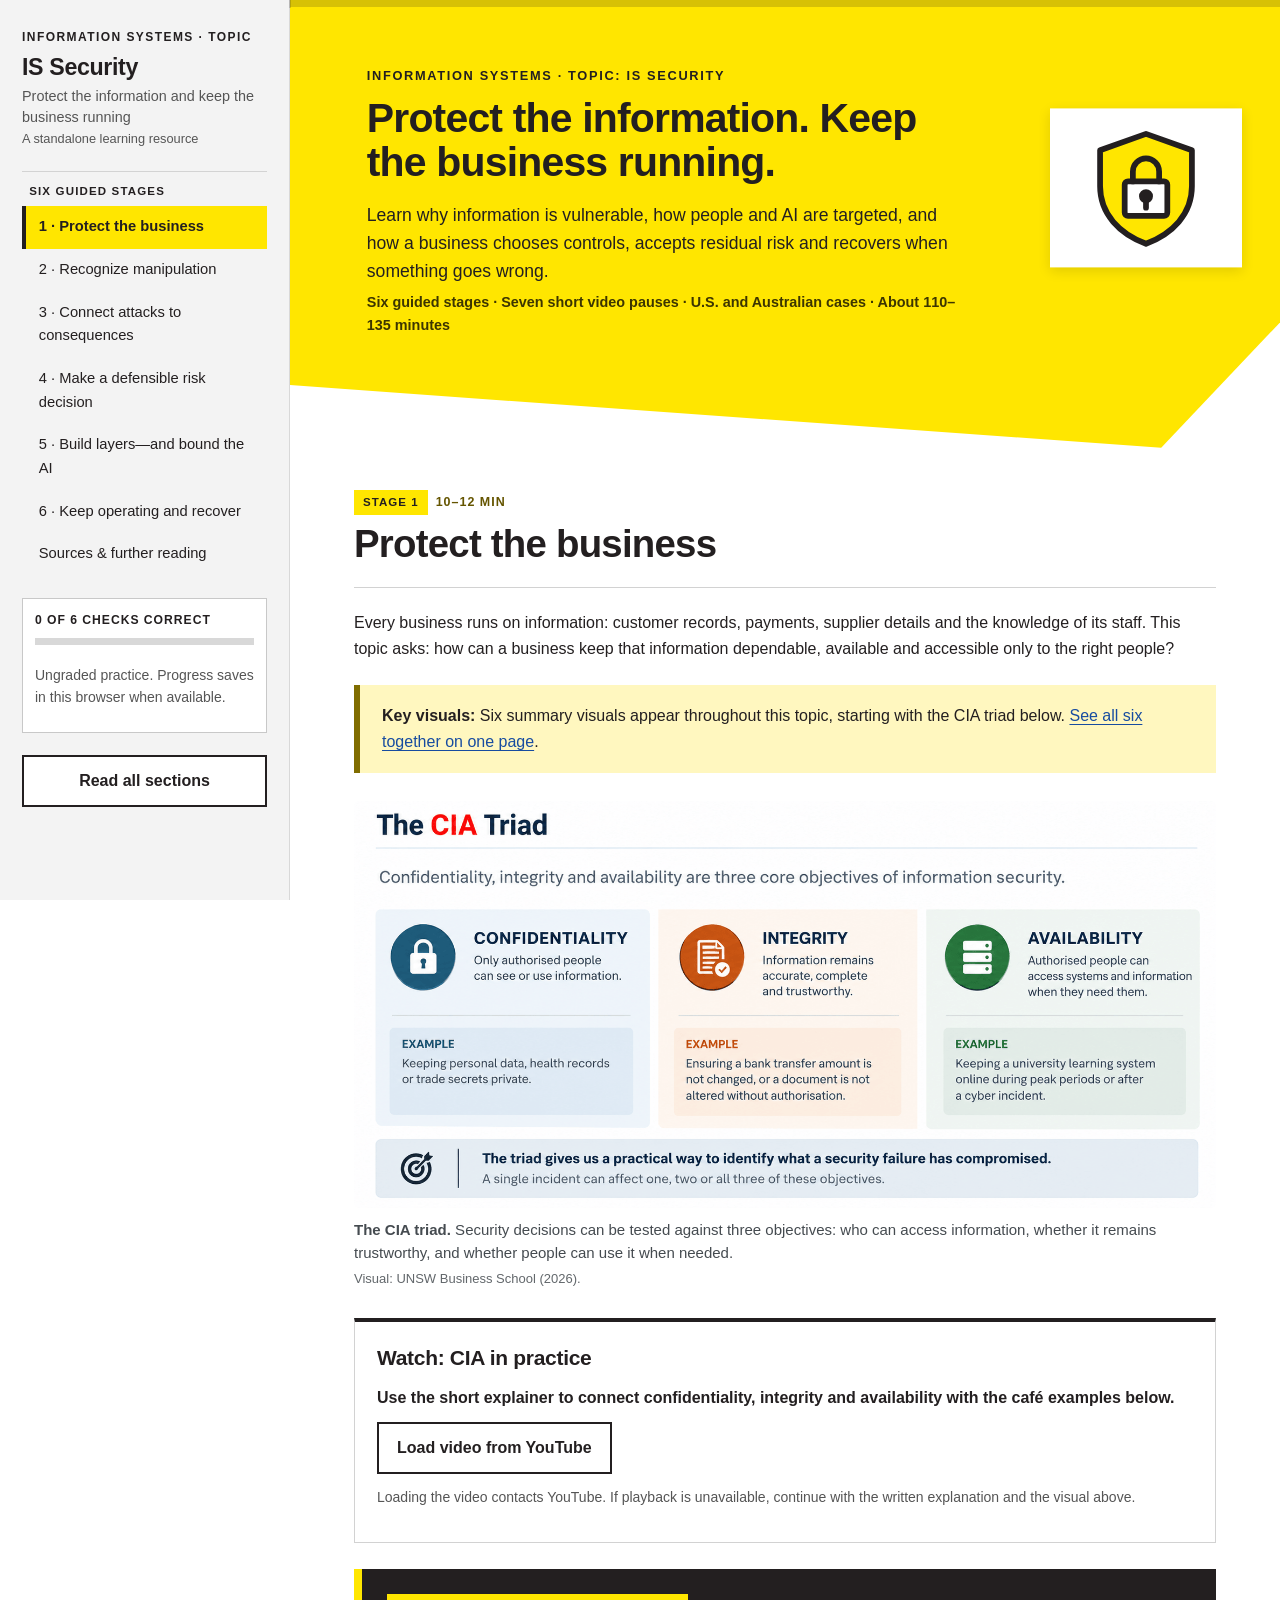
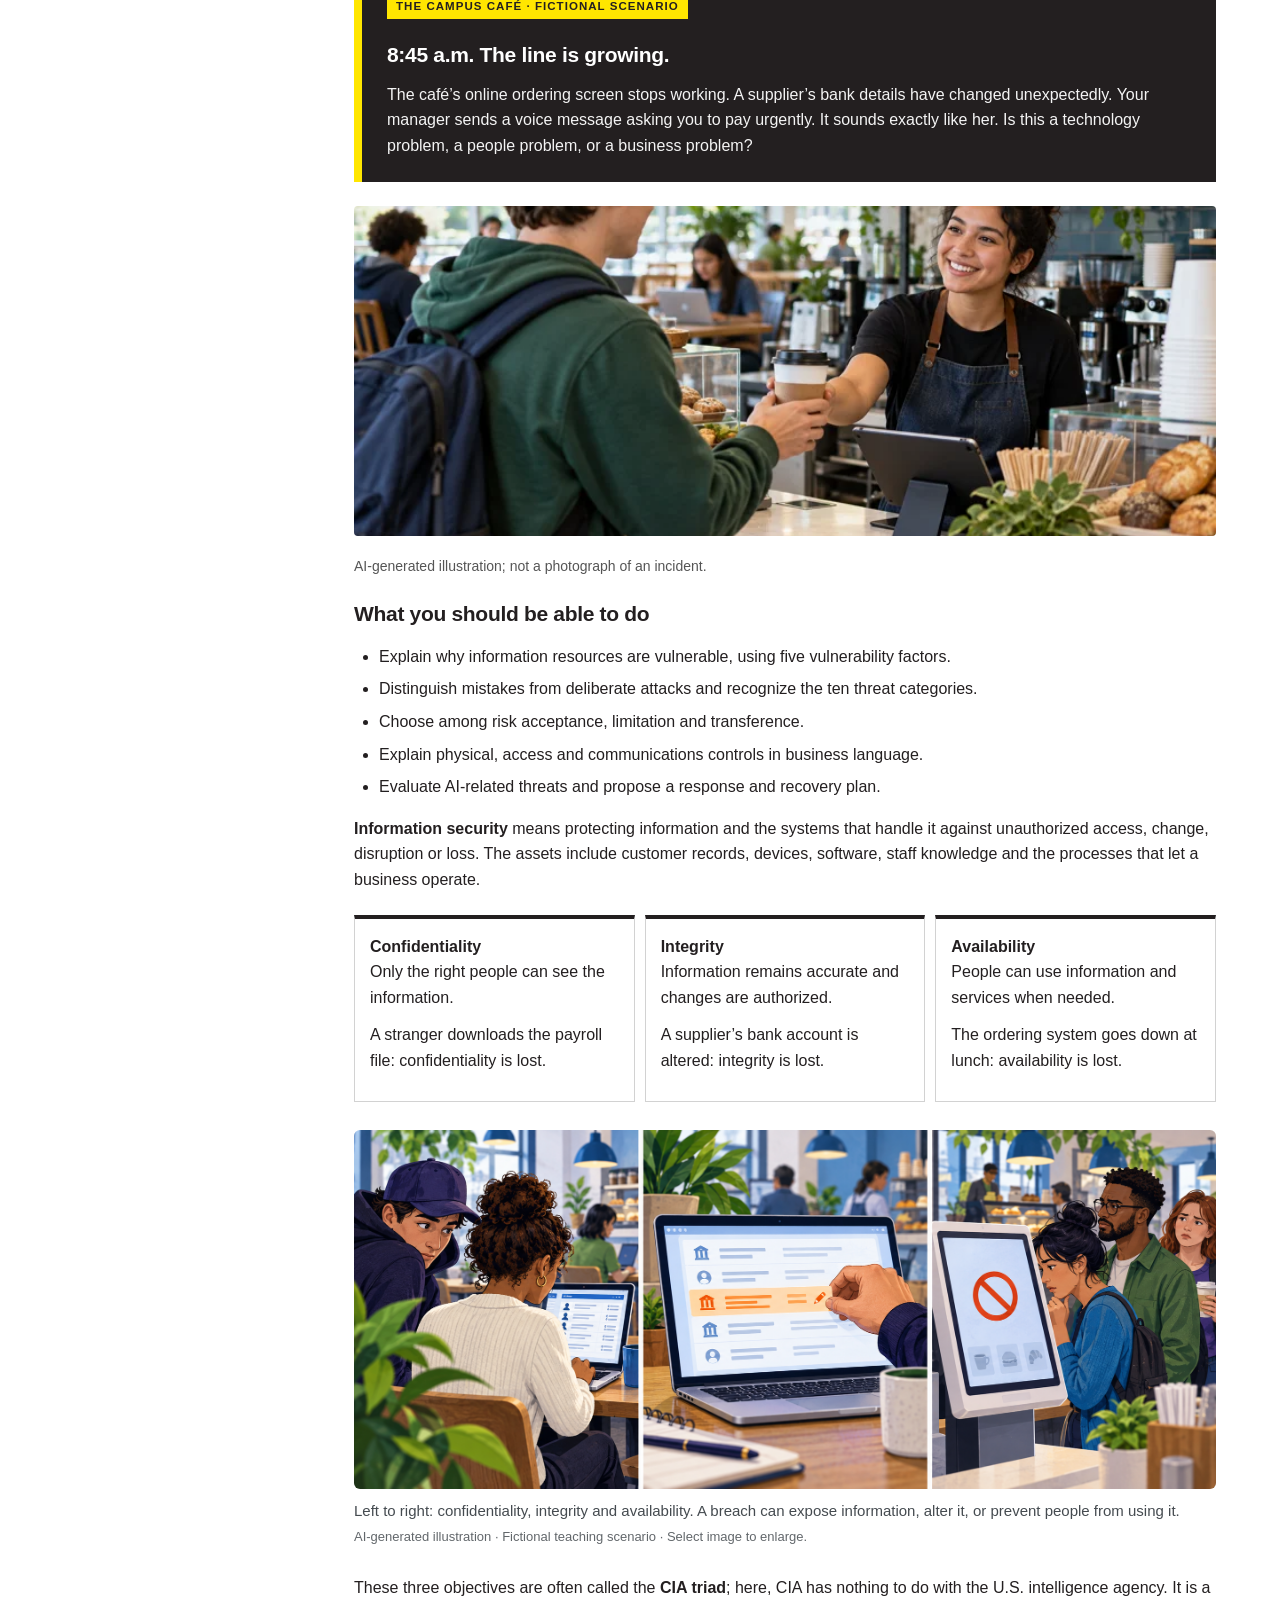
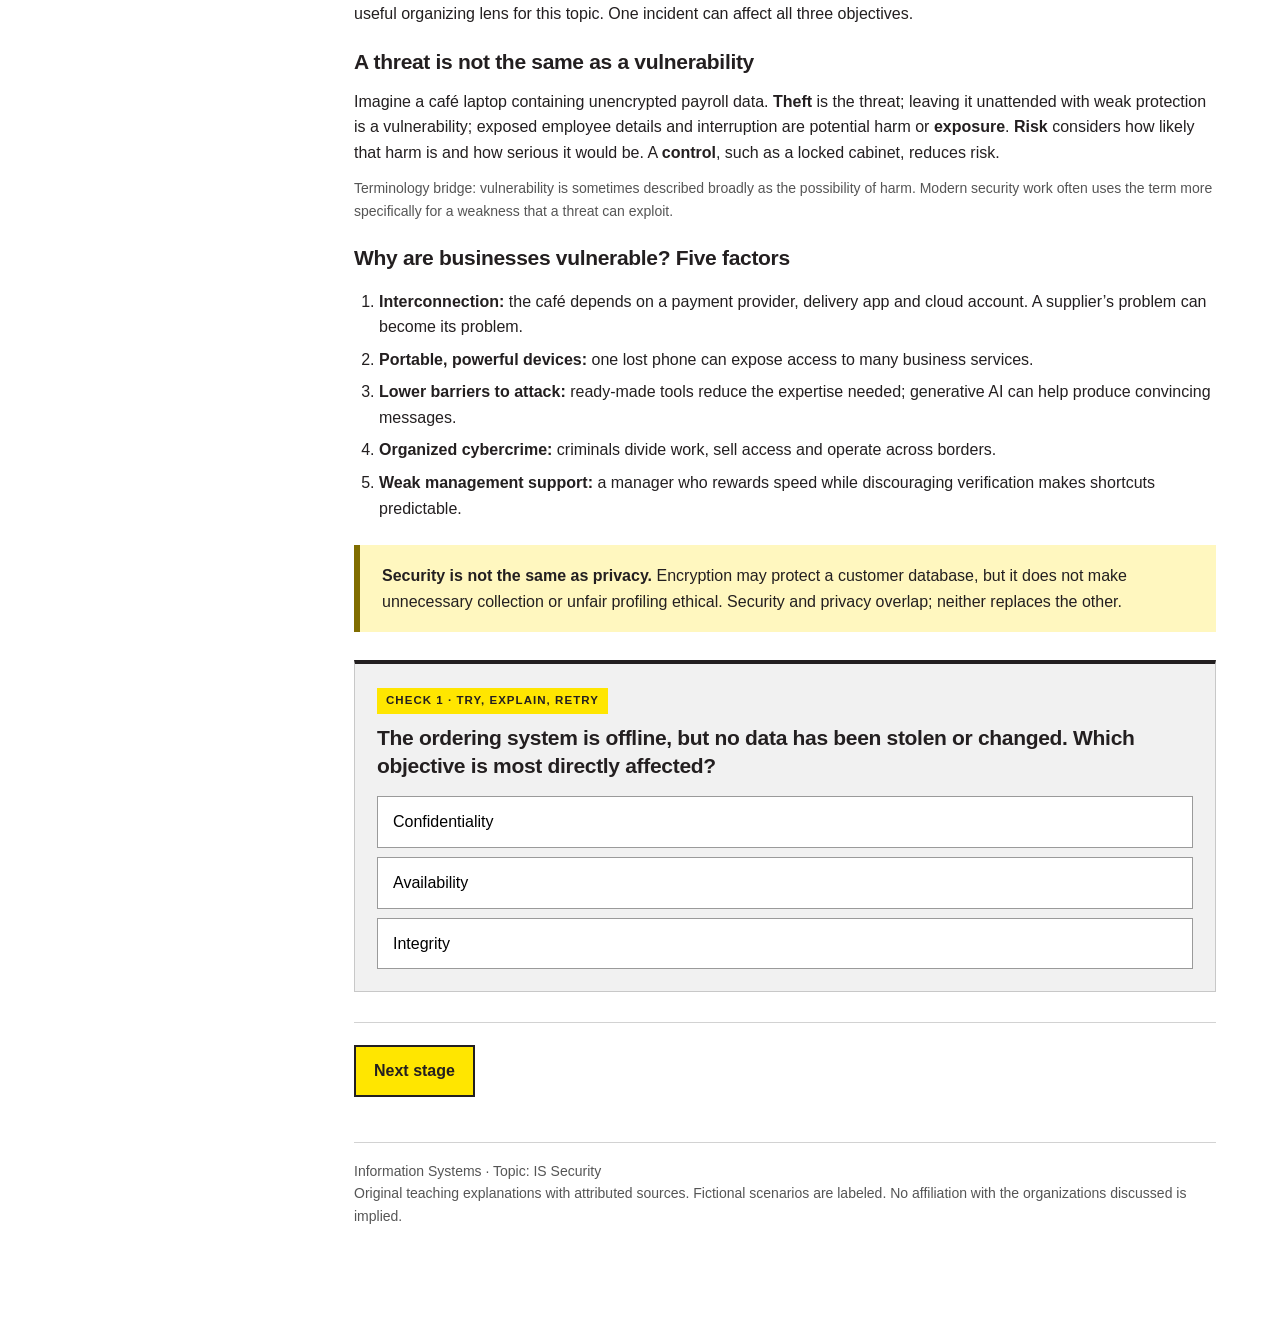
==== commit 81477ca6: "Remove textbook chapter references and instructor guide Drop the Chapter 4.x stage tags, the chapter" ====
--- a/index.html
+++ b/index.html
@@ -1,21 +1,21 @@
 <!doctype html><html lang="en"><head><meta charset="utf-8"><meta name="viewport" content="width=device-width,initial-scale=1"><meta name="description" content="IS Security: a standalone Information Systems learning resource for business students, with AI cases, short video pauses and practical activities."><title>IS Security · Information Systems</title><meta name="theme-color" content="#231f20"><link rel="icon" type="image/svg+xml" href="favicon.svg"><style>
 :root{--accent:#047bbf;--brand:#272262;--leaf:#86b43f;--ink:#202020;--muted:#565656;--line:#d5d9db;--blue:#e7f3f9;--paper:#fff;--green:#edf5e3;--red:#fff0e9}*{box-sizing:border-box}html{scroll-behavior:smooth}body{margin:0;font:17px/1.65 system-ui,-apple-system,BlinkMacSystemFont,"Segoe UI",sans-serif;color:var(--ink);background:var(--paper)}a{color:#154d73;text-underline-offset:3px}button{font:inherit;cursor:pointer}button:disabled{cursor:default;color:#676767;background:#eee;border-color:#ddd}button,a,input,textarea,summary{outline-offset:5px}button:focus-visible,a:focus-visible,summary:focus-visible,textarea:focus-visible{outline:3px solid #185879}.skip{position:absolute;left:10px;top:-70px;background:white;padding:10px;z-index:10}.skip:focus{top:10px}aside{width:278px;position:fixed;inset:0 auto 0 0;background:#f3f4f4;border-right:1px solid var(--line);padding:30px 22px;overflow:auto}aside .brand{font-size:14px;font-weight:800;letter-spacing:.08em}.day{font-size:36px;font-weight:850;margin:10px 0 0;line-height:1.1}.subtitle{margin:12px 0 22px;line-height:1.4}nav a{display:block;padding:12px 10px;border-bottom:1px solid var(--line);color:var(--ink);text-decoration:none;font-size:15px}nav a.active{background:var(--accent);font-weight:750;border-left:4px solid var(--ink)}.progressbox{margin:22px 0;padding:15px;background:white;border:1px solid var(--line);font-size:14px}.progressbox progress{width:100%;accent-color:var(--accent);height:12px}.small{font-size:14px;color:var(--muted)}main{margin-left:278px;padding:35px 6vw 70px;max-width:1400px}.topline{font-size:14px;font-weight:800;letter-spacing:.1em;text-transform:uppercase}header{border-top:7px solid var(--accent);padding-top:16px;margin-bottom:32px}h1{font-size:clamp(32px,4vw,48px);line-height:1.12;letter-spacing:-.035em;margin:10px 0 17px}h2{font-size:29px;line-height:1.25;letter-spacing:-.02em;margin:32px 0 16px}h3{font-size:21px;line-height:1.35;margin:22px 0 10px}p{margin:12px 0}section{display:none}section.active{display:block}.stagehead{background:var(--blue);padding:22px 26px;border-left:8px solid var(--accent)}.stagehead h2{margin:5px 0 10px;font-size:34px}.stagehead p{margin:0}.tag{font-size:14px;font-weight:750;display:inline-block;background:var(--accent);padding:3px 9px;line-height:1.5}.time{font-size:14px;font-weight:650;color:#535353;margin-left:8px}.callout{padding:18px 22px;background:#eff6e5;border-left:5px solid var(--leaf);margin:24px 0}.scenario{background:var(--ink);color:white;padding:23px 25px;border-left:8px solid var(--accent);margin:24px 0}.scenario p{margin-bottom:0}.scenario .tag{color:var(--ink)}.grid{display:grid;grid-template-columns:1fr 1fr;gap:22px;margin:24px 0}.card{border-top:4px solid var(--ink);padding:5px 0 14px}.card h3{margin-top:14px}.tablewrap{overflow-x:auto;margin:22px 0}table{border-collapse:collapse;width:100%;font-size:16px}th,td{border:1px solid var(--line);padding:13px 15px;text-align:left;vertical-align:top}th{background:#eef3f5}ul,ol{padding-left:25px}li{margin:7px 0}details{border:1px solid var(--line);margin:18px 0;padding:14px 18px}summary{cursor:pointer;font-weight:750}details p:last-child{margin-bottom:0}.check{background:#f4f6f7;border:1px solid var(--line);padding:22px;margin:28px 0}.check h3{margin-top:10px}.options{display:grid;gap:9px;margin-top:16px}.option{background:white;text-align:left;padding:12px 15px;border:1px solid #91999c}.option:hover{border-color:var(--ink);background:#e8f3f9}.option.chosen{border:2px solid var(--ink)}.feedback{display:none;padding:13px 15px;margin-top:15px}.feedback.show{display:block}.feedback.correct{background:var(--green);border-left:4px solid #256840}.feedback.incorrect{background:var(--red);border-left:4px solid #ad4e20}.actions{border-top:1px solid var(--line);padding-top:22px;margin-top:30px;display:flex;align-items:center;gap:15px;flex-wrap:wrap}.primary,.secondary{border:2px solid var(--ink);padding:11px 18px;font-weight:750}.primary{background:var(--accent)}.secondary{background:white}.actions .small{flex:1;min-width:180px}.source{font-size:14px;margin-top:14px;color:#555}.case{border:1px solid #a4b8bf;border-top:6px solid var(--ink);padding:22px 24px;margin:25px 0}.case h3{font-size:26px;margin-top:8px}.evidence{background:#f0f4f5;padding:12px 15px;font-size:15px}.casequestions{background:#eff6e5;padding:14px 18px;margin-top:18px}.lens{border-left:5px solid #222;padding-left:18px}.number{background:var(--accent);display:inline-block;padding:1px 9px;font-weight:850;margin-right:7px}.lawlabel{font-weight:800;color:#185879}.definition{font-weight:750}.work{background:#edf5f7;padding:22px;margin-top:25px}.work textarea{display:block;width:100%;min-height:110px;font:inherit;line-height:1.5;padding:12px;border:1px solid #87999f;margin-top:8px;resize:vertical}.work label{display:block;font-weight:700;margin-top:20px}.work textarea::placeholder{color:#626262}.sources li{margin-bottom:16px}footer{border-top:1px solid var(--line);margin-top:45px;padding-top:17px;font-size:14px;color:#555}.complete{padding:18px;background:var(--green);margin-top:20px}.flow{display:grid;grid-template-columns:repeat(3,1fr);gap:10px;margin:22px 0}.flow div{border:1px solid #9eb2b9;padding:15px;background:#f3f8fa}.flow strong{display:block}.checklist{list-style:none;padding:0}.checklist li{padding:8px 0;border-bottom:1px solid var(--line)}.checklist li:before{content:'✓';margin-right:12px;font-weight:800}.noscript{background:#fff0e9;padding:20px}.readall section{display:block;border-top:4px solid #222;margin-top:40px}.readall .actions{display:none}h1,h2,.brand,.day,.topline{color:var(--brand)}nav a.active{color:white;border-left-color:var(--leaf)}.tag{background:var(--leaf);color:var(--brand)}.stagehead{border-left-color:var(--leaf)}.scenario{background:var(--brand);border-left-color:var(--leaf)}.primary{background:var(--accent);border-color:var(--accent);color:white}.secondary{border-color:var(--brand);color:var(--brand)}.card{border-top-color:var(--brand)}.case{border-top-color:var(--brand)}.number{background:var(--leaf);color:var(--brand)}th{background:#e8f3f9}.lens{border-left-color:var(--leaf)}@media(max-width:900px){aside{position:relative;width:100%;padding:20px}.day{font-size:26px}aside .subtitle{margin-bottom:10px}nav{display:flex;flex-wrap:wrap;gap:6px}nav a{border:1px solid var(--line);padding:7px 10px}.progressbox{margin:12px 0}main{margin-left:0;padding:25px 6vw}.grid{grid-template-columns:1fr}.flow{grid-template-columns:1fr}.stagehead h2{font-size:28px}}@media print{aside,.actions,.options,.feedback,.noprint,header button{display:none!important}main{margin:0;padding:0;max-width:none}section{display:block!important;break-before:page}section:first-of-type{break-before:auto}header{margin-bottom:20px}body{font-size:11pt;line-height:1.5}h1{font-size:26pt}h2,.stagehead h2{font-size:20pt}h3{font-size:15pt}.grid{display:block}.scenario{color:#222;background:white;border:1px solid #222}.case,.check,details{break-inside:avoid}details>*{display:block!important}textarea{min-height:80px}.stagehead{background:white}a{color:#222}.source{font-size:9pt}footer{font-size:9pt}}
 .lesson-video{margin:26px 0;padding:20px;border:1px solid var(--line);border-top:4px solid var(--accent)}.lesson-video h3{margin-top:0}.video-frame{aspect-ratio:16/9;width:100%;margin:15px 0;background:#111}.video-frame iframe{width:100%;height:100%;border:0;display:block}.video-frame[hidden]{display:none}.video-prompt{font-weight:650}@media print{.video-frame,.load-video,.video-notice{display:none!important}.lesson-video{break-inside:avoid}}figure.learning-image{margin:16px 0 20px}figure.learning-image img{display:block;width:100%;height:auto;border-radius:6px}figure.learning-image figcaption{font-size:14px;line-height:1.5;color:var(--muted);margin-top:8px}.scenario-intro{display:grid;grid-template-columns:minmax(0,1fr) 320px;gap:25px;align-items:center}.scenario-intro .learning-image{margin:0}.scenario-intro figcaption{color:#e4e8ef}.case-image{float:right;width:280px;margin:0 0 20px 24px!important}.case:after{content:"";display:block;clear:both}.card .learning-image{max-width:380px}@media(max-width:1100px){.scenario-intro{grid-template-columns:1fr}.scenario-intro .learning-image{max-width:320px}}@media(max-width:700px){.scenario-intro{grid-template-columns:1fr}.scenario-intro .learning-image{max-width:420px}.case-image{float:none;width:100%;max-width:420px;margin:16px 0!important}}@media print{figure.learning-image{max-width:230px;break-inside:avoid}.scenario-intro{display:block}.scenario-intro figcaption{color:#555}.case-image{width:180px}}.lesson-audio{clear:both;margin:22px 0;padding:18px 20px;background:var(--blue);border-left:4px solid var(--accent)}.lesson-audio h4{margin:0 0 8px;font-size:18px}.lesson-audio audio{display:block;width:100%;margin:12px 0}.lesson-audio .small{overflow-wrap:anywhere}@media print{.lesson-audio audio{display:none}} .lesson-intro{margin:24px 0}.lesson-intro video{display:block;width:100%;height:auto;aspect-ratio:16/9;background:#111;border-radius:6px}.lesson-intro h3{margin-top:0}@media print{.lesson-intro video{display:none}} 
-.lesson-video{border:1px solid #a4b8bf;padding:22px;margin:26px 0;background:#f5f9fc}.video-frame{aspect-ratio:16/9;margin-top:15px}.video-frame iframe{width:100%;height:100%;border:0}.flow div{border-top:4px solid var(--accent)}.scenario h3{color:white}.case .tag{margin-bottom:5px}.term{font-weight:750}label{display:block}input[type=range]{width:100%}.riskbox{padding:24px;background:var(--blue);margin:25px 0}.riskbox output{font-size:24px;font-weight:800;color:var(--brand)}.illustration{width:100%;max-height:330px;object-fit:cover;border-radius:4px}details[open]{background:#fbfcfd}.badge{font-size:14px;color:#43525a}.worksheet textarea{display:block;width:100%;min-height:110px;font:inherit;padding:12px;margin:10px 0 25px;border:1px solid #87999f}.worksheet label{font-weight:700}.glossary{columns:2;column-gap:35px}.glossary p{break-inside:avoid}body:not(.js) section{display:block}.noscript{display:block}@media(max-width:800px){aside{position:static;width:auto;padding:20px}main{margin:0;padding:25px 20px}.grid,.flow{grid-template-columns:1fr}.glossary{columns:1}.stagehead{padding:18px}.stagehead h2{font-size:28px}}@media print{aside,.noprint,.actions,.load-video,.video-frame{display:none!important}main{margin:0;padding:0;max-width:none}section{display:block!important}details>*{display:block!important}section{break-before:page}section:first-of-type{break-before:auto}h2,h3{break-after:avoid}.check,.case,.lesson-video{break-inside:auto}textarea{min-height:90px}body{font-size:11pt}.glossary{columns:1}.scenario h3{color:#222}.options{display:grid!important}.option{color:#222;background:white}.riskbox{break-inside:avoid}}@media(prefers-reduced-motion:reduce){html{scroll-behavior:auto}}.lesson-figure{margin:28px 0;max-width:100%}.lesson-figure img{display:block;width:100%;height:auto;border-radius:6px}.lesson-figure figcaption{font-size:15px;line-height:1.55;color:#454b50;margin-top:10px}.lesson-figure .image-origin{display:block;font-size:13px;margin-top:5px;color:#62676b}@media print{.lesson-figure{break-inside:avoid;max-width:640px}.lesson-figure img{max-height:250px;object-fit:contain;object-position:left}.lesson-figure figcaption{font-size:9pt}}</style><link rel="stylesheet" href="assets/cognitive-security.css"><link rel="stylesheet" href="assets/unsw-theme.css"></head><body><a class="skip" href="#main-content">Skip to content</a><div class="page-reading-progress" aria-hidden="true"><span id="reading-progress"></span></div><aside><div class="brand">Information Systems · Topic</div><div class="day">IS Security</div><p class="subtitle">Protect the information and keep the business running<br><span class="small">A standalone learning resource</span></p><span class="rail-label" aria-hidden="true">Six guided stages</span><nav id="navigation" aria-label="Topic sections"></nav><div class="progressbox"><label for="progress" id="progress-text">0 of 6 checks correct</label><progress id="progress" value="0" max="6"></progress><p class="small" id="storage-note">Ungraded practice. Progress saves in this browser when available.</p></div><button class="secondary" id="read-all" aria-pressed="false">Read all sections</button></aside><main id="main-content" tabindex="-1"><header class="hero"><div class="hero-badge" aria-hidden="true"><svg viewBox="0 0 200 160" xmlns="http://www.w3.org/2000/svg" fill="none" stroke="#231f20" stroke-width="7" stroke-linejoin="round" stroke-linecap="round"><path d="M100 14 L156 34 V78 C156 112 132 136 100 148 C68 136 44 112 44 78 V34 Z" fill="#ffe600"/><rect x="74" y="72" width="52" height="42" rx="4" fill="#fff"/><path d="M84 72 V60 a16 16 0 0 1 32 0 V72"/><circle cx="100" cy="90" r="5" fill="#231f20"/><path d="M100 95 V104"/></svg></div><div class="topline">Information Systems · Topic: IS Security</div><h1>Protect the information. Keep the business running.</h1><p>Learn why information is vulnerable, how people and AI are targeted, and how a business chooses controls, accepts residual risk and recovers when something goes wrong.</p><p class="small">Six guided stages · Seven short video pauses · U.S. and Australian cases · About 110–135 minutes</p></header><div class="content"><noscript><p class="noscript">All text is available below. Enable JavaScript for navigation, checks, local saving and worksheet downloads.</p></noscript><section id="foundations" data-title="1 · Protect the business"><div class="stagehead"><span class="tag">Stage 1</span><span class="time">10–12 min · Chapter 4.1</span><h2>Protect the business</h2></div>
+.lesson-video{border:1px solid #a4b8bf;padding:22px;margin:26px 0;background:#f5f9fc}.video-frame{aspect-ratio:16/9;margin-top:15px}.video-frame iframe{width:100%;height:100%;border:0}.flow div{border-top:4px solid var(--accent)}.scenario h3{color:white}.case .tag{margin-bottom:5px}.term{font-weight:750}label{display:block}input[type=range]{width:100%}.riskbox{padding:24px;background:var(--blue);margin:25px 0}.riskbox output{font-size:24px;font-weight:800;color:var(--brand)}.illustration{width:100%;max-height:330px;object-fit:cover;border-radius:4px}details[open]{background:#fbfcfd}.badge{font-size:14px;color:#43525a}.worksheet textarea{display:block;width:100%;min-height:110px;font:inherit;padding:12px;margin:10px 0 25px;border:1px solid #87999f}.worksheet label{font-weight:700}.glossary{columns:2;column-gap:35px}.glossary p{break-inside:avoid}body:not(.js) section{display:block}.noscript{display:block}@media(max-width:800px){aside{position:static;width:auto;padding:20px}main{margin:0;padding:25px 20px}.grid,.flow{grid-template-columns:1fr}.glossary{columns:1}.stagehead{padding:18px}.stagehead h2{font-size:28px}}@media print{aside,.noprint,.actions,.load-video,.video-frame{display:none!important}main{margin:0;padding:0;max-width:none}section{display:block!important}details>*{display:block!important}section{break-before:page}section:first-of-type{break-before:auto}h2,h3{break-after:avoid}.check,.case,.lesson-video{break-inside:auto}textarea{min-height:90px}body{font-size:11pt}.glossary{columns:1}.scenario h3{color:#222}.options{display:grid!important}.option{color:#222;background:white}.riskbox{break-inside:avoid}}@media(prefers-reduced-motion:reduce){html{scroll-behavior:auto}}.lesson-figure{margin:28px 0;max-width:100%}.lesson-figure img{display:block;width:100%;height:auto;border-radius:6px}.lesson-figure figcaption{font-size:15px;line-height:1.55;color:#454b50;margin-top:10px}.lesson-figure .image-origin{display:block;font-size:13px;margin-top:5px;color:#62676b}@media print{.lesson-figure{break-inside:avoid;max-width:640px}.lesson-figure img{max-height:250px;object-fit:contain;object-position:left}.lesson-figure figcaption{font-size:9pt}}</style><link rel="stylesheet" href="assets/cognitive-security.css"><link rel="stylesheet" href="assets/unsw-theme.css"></head><body><a class="skip" href="#main-content">Skip to content</a><div class="page-reading-progress" aria-hidden="true"><span id="reading-progress"></span></div><aside><div class="brand">Information Systems · Topic</div><div class="day">IS Security</div><p class="subtitle">Protect the information and keep the business running<br><span class="small">A standalone learning resource</span></p><span class="rail-label" aria-hidden="true">Six guided stages</span><nav id="navigation" aria-label="Topic sections"></nav><div class="progressbox"><label for="progress" id="progress-text">0 of 6 checks correct</label><progress id="progress" value="0" max="6"></progress><p class="small" id="storage-note">Ungraded practice. Progress saves in this browser when available.</p></div><button class="secondary" id="read-all" aria-pressed="false">Read all sections</button></aside><main id="main-content" tabindex="-1"><header class="hero"><div class="hero-badge" aria-hidden="true"><svg viewBox="0 0 200 160" xmlns="http://www.w3.org/2000/svg" fill="none" stroke="#231f20" stroke-width="7" stroke-linejoin="round" stroke-linecap="round"><path d="M100 14 L156 34 V78 C156 112 132 136 100 148 C68 136 44 112 44 78 V34 Z" fill="#ffe600"/><rect x="74" y="72" width="52" height="42" rx="4" fill="#fff"/><path d="M84 72 V60 a16 16 0 0 1 32 0 V72"/><circle cx="100" cy="90" r="5" fill="#231f20"/><path d="M100 95 V104"/></svg></div><div class="topline">Information Systems · Topic: IS Security</div><h1>Protect the information. Keep the business running.</h1><p>Learn why information is vulnerable, how people and AI are targeted, and how a business chooses controls, accepts residual risk and recovers when something goes wrong.</p><p class="small">Six guided stages · Seven short video pauses · U.S. and Australian cases · About 110–135 minutes</p></header><div class="content"><noscript><p class="noscript">All text is available below. Enable JavaScript for navigation, checks, local saving and worksheet downloads.</p></noscript><section id="foundations" data-title="1 · Protect the business"><div class="stagehead"><span class="tag">Stage 1</span><span class="time">10–12 min</span><h2>Protect the business</h2></div>
 <p>Every business runs on information: customer records, payments, supplier details and the knowledge of its staff. This topic asks: how can a business keep that information dependable, available and accessible only to the right people?</p>
 <p class="callout"><strong>Key visuals:</strong> Six summary visuals appear throughout this topic, starting with the CIA triad below. <a href="key-visuals.html">See all six together on one page</a>.</p>
 <figure class="lesson-figure" id="lecture-cia-triad"><img src="assets/visuals/cia-triad.png" alt="The CIA triad: confidentiality, integrity and availability, with everyday examples"><figcaption><strong>The CIA triad.</strong> Security decisions can be tested against three objectives: who can access information, whether it remains trustworthy, and whether people can use it when needed.</figcaption><span class="image-origin">Visual: UNSW Business School (2026).</span></figure>
 <div class="lesson-video" data-video="kPPFNrlN3zo" data-start="0" data-end="240"><h3>Watch: CIA in practice</h3><p class="video-prompt">Use the short explainer to connect confidentiality, integrity and availability with the café examples below.</p><button class="secondary load-video">Load video from YouTube</button><div class="video-frame" hidden></div><p class="small video-notice">Loading the video contacts YouTube. If playback is unavailable, continue with the written explanation and the visual above.</p></div>
 <div class="scenario"><span class="tag">The campus café · Fictional scenario</span><h3>8:45 a.m. The line is growing.</h3><p>The café’s online ordering screen stops working. A supplier’s bank details have changed unexpectedly. Your manager sends a voice message asking you to pay urgently. It sounds exactly like her. Is this a technology problem, a people problem, or a business problem?</p></div>
 <img class="illustration" src="assets/cafe.webp" alt="Illustration of a campus café, the setting for the fictional business scenarios"><p class="small">AI-generated illustration; not a photograph of an incident.</p>
-<h3>What you should be able to do</h3><ul><li>Explain why information resources are vulnerable, using the chapter’s five factors.</li><li>Distinguish mistakes from deliberate attacks and recognize the ten threat categories.</li><li>Choose among risk acceptance, limitation and transference.</li><li>Explain physical, access and communications controls in business language.</li><li>Evaluate AI-related threats and propose a response and recovery plan.</li></ul>
+<h3>What you should be able to do</h3><ul><li>Explain why information resources are vulnerable, using five vulnerability factors.</li><li>Distinguish mistakes from deliberate attacks and recognize the ten threat categories.</li><li>Choose among risk acceptance, limitation and transference.</li><li>Explain physical, access and communications controls in business language.</li><li>Evaluate AI-related threats and propose a response and recovery plan.</li></ul>
 <p><strong>Information security</strong> means protecting information and the systems that handle it against unauthorized access, change, disruption or loss. The assets include customer records, devices, software, staff knowledge and the processes that let a business operate.</p>
 <div class="flow" aria-label="Three security objectives with café examples"><div><strong>Confidentiality</strong>Only the right people can see the information.<p>A stranger downloads the payroll file: confidentiality is lost.</p></div><div><strong>Integrity</strong>Information remains accurate and changes are authorized.<p>A supplier’s bank account is altered: integrity is lost.</p></div><div><strong>Availability</strong>People can use information and services when needed.<p>The ordering system goes down at lunch: availability is lost.</p></div></div>
-<figure class="lesson-figure" id="figure-security-objectives"><a href="assets/security-objectives.png" target="_blank" rel="noopener" aria-label="Open illustration at full size: security objectives"><img src="assets/security-objectives.png" width="1942" height="809" loading="lazy" decoding="async" alt="Three café scenes show an unauthorized observer viewing payroll, a supplier bank record being changed, and customers unable to use an ordering terminal."></a><figcaption>Left to right: confidentiality, integrity and availability. A breach can expose information, alter it, or prevent people from using it.<span class="image-origin">AI-generated illustration · Fictional teaching scenario · Select image to enlarge.</span></figcaption></figure><p>These three objectives are often called the <strong>CIA triad</strong>; here, CIA has nothing to do with the U.S. intelligence agency. This is a useful contemporary organizing lens for the chapter. One incident can affect all three objectives.</p>
-<h3>A threat is not the same as a vulnerability</h3><p>Imagine a café laptop containing unencrypted payroll data. <strong>Theft</strong> is the threat; leaving it unattended with weak protection is a vulnerability; exposed employee details and interruption are potential harm or <strong>exposure</strong>. <strong>Risk</strong> considers how likely that harm is and how serious it would be. A <strong>control</strong>, such as a locked cabinet, reduces risk.</p><p class="small">Terminology bridge: the textbook describes vulnerability broadly as the possibility of harm. Modern security work often uses it more specifically for a weakness that a threat can exploit.</p>
-<h3>Why are businesses vulnerable? The chapter’s five factors</h3><ol><li><strong>Interconnection:</strong> the café depends on a payment provider, delivery app and cloud account. A supplier’s problem can become its problem.</li><li><strong>Portable, powerful devices:</strong> one lost phone can expose access to many business services.</li><li><strong>Lower barriers to attack:</strong> ready-made tools reduce the expertise needed; generative AI can help produce convincing messages.</li><li><strong>Organized cybercrime:</strong> criminals divide work, sell access and operate across borders.</li><li><strong>Weak management support:</strong> a manager who rewards speed while discouraging verification makes shortcuts predictable.</li></ol>
+<figure class="lesson-figure" id="figure-security-objectives"><a href="assets/security-objectives.png" target="_blank" rel="noopener" aria-label="Open illustration at full size: security objectives"><img src="assets/security-objectives.png" width="1942" height="809" loading="lazy" decoding="async" alt="Three café scenes show an unauthorized observer viewing payroll, a supplier bank record being changed, and customers unable to use an ordering terminal."></a><figcaption>Left to right: confidentiality, integrity and availability. A breach can expose information, alter it, or prevent people from using it.<span class="image-origin">AI-generated illustration · Fictional teaching scenario · Select image to enlarge.</span></figcaption></figure><p>These three objectives are often called the <strong>CIA triad</strong>; here, CIA has nothing to do with the U.S. intelligence agency. It is a useful organizing lens for this topic. One incident can affect all three objectives.</p>
+<h3>A threat is not the same as a vulnerability</h3><p>Imagine a café laptop containing unencrypted payroll data. <strong>Theft</strong> is the threat; leaving it unattended with weak protection is a vulnerability; exposed employee details and interruption are potential harm or <strong>exposure</strong>. <strong>Risk</strong> considers how likely that harm is and how serious it would be. A <strong>control</strong>, such as a locked cabinet, reduces risk.</p><p class="small">Terminology bridge: vulnerability is sometimes described broadly as the possibility of harm. Modern security work often uses the term more specifically for a weakness that a threat can exploit.</p>
+<h3>Why are businesses vulnerable? Five factors</h3><ol><li><strong>Interconnection:</strong> the café depends on a payment provider, delivery app and cloud account. A supplier’s problem can become its problem.</li><li><strong>Portable, powerful devices:</strong> one lost phone can expose access to many business services.</li><li><strong>Lower barriers to attack:</strong> ready-made tools reduce the expertise needed; generative AI can help produce convincing messages.</li><li><strong>Organized cybercrime:</strong> criminals divide work, sell access and operate across borders.</li><li><strong>Weak management support:</strong> a manager who rewards speed while discouraging verification makes shortcuts predictable.</li></ol>
 <div class="callout"><strong>Security is not the same as privacy.</strong> Encryption may protect a customer database, but it does not make unnecessary collection or unfair profiling ethical. Security and privacy overlap; neither replaces the other.</div>
-<div class="check" data-check="0"><span class="tag">Check 1 · Try, explain, retry</span><h3>The ordering system is offline, but no data has been stolen or changed. Which objective is most directly affected?</h3><div class="options"></div><noscript><ol><li>Confidentiality</li><li>Availability</li><li>Integrity</li></ol><p><strong>Answer and explanation:</strong> Availability Correct. Customers and staff cannot use the service when they need it.</p></noscript><div class="feedback" role="status" aria-live="polite"></div></div><div class="actions noprint"><button class="primary" data-go="people">Next stage</button></div></section><section id="people" data-title="2 · Recognize manipulation"><div class="stagehead"><span class="tag">Stage 2</span><span class="time">37–50 min · Chapter 4.2 + cognitive security</span><h2>Recognize manipulation</h2></div>
+<div class="check" data-check="0"><span class="tag">Check 1 · Try, explain, retry</span><h3>The ordering system is offline, but no data has been stolen or changed. Which objective is most directly affected?</h3><div class="options"></div><noscript><ol><li>Confidentiality</li><li>Availability</li><li>Integrity</li></ol><p><strong>Answer and explanation:</strong> Availability Correct. Customers and staff cannot use the service when they need it.</p></noscript><div class="feedback" role="status" aria-live="polite"></div></div><div class="actions noprint"><button class="primary" data-go="people">Next stage</button></div></section><section id="people" data-title="2 · Recognize manipulation"><div class="stagehead"><span class="tag">Stage 2</span><span class="time">37–50 min · Includes cognitive security</span><h2>Recognize manipulation</h2></div>
 <p>A staff member attaches the wrong payroll file to an email. That is an <strong>unintentional mistake</strong>. A criminal pretending to be a supplier persuades that person to send it. The criminal is carrying out a <strong>deliberate social engineering attack</strong>, even if the employee’s error is unintentional.</p>
 <p><strong>Social engineering</strong> is manipulation of people to obtain access, information or action. It exploits trust, urgency, authority and helpfulness. Better training matters, but so do workload, clear procedures, usable systems and managers who support staff when they pause.</p>
 <div class="grid"><div class="card"><h3>Recognize the channel</h3><p><strong>Phishing:</strong> a deceptive message seeking a click, secret or action. <strong>Spear phishing:</strong> tailored to a particular target. <strong>Smishing:</strong> through text messages. <strong>Vishing:</strong> through voice calls or messages.</p><p>Perfect spelling does not prove legitimacy. AI can make a fraudulent message fluent and personal.</p></div><div class="card"><h3>Recognize the situation</h3><p><strong>Tailgating:</strong> following an authorized person through a locked door. <strong>Shoulder surfing:</strong> observing a screen or keyboard. An impressive badge or familiar voice is a claim of identity, not reliable proof.</p><p>A helpful employee needs an easy way to verify visitors and report suspicious requests.</p></div></div>
@@ -25,7 +25,7 @@
 <figure class="lesson-figure" id="lecture-sociotechnical"><a href="assets/visuals/sociotechnical-security.png" target="_blank" rel="noopener" aria-label="Open visual at full size: sociotechnical"><img src="assets/visuals/sociotechnical-security.png" width="1600" height="908" loading="lazy" decoding="async" alt="Three panels: a staff member under pressure receives an urgent sign-in email; a weak process leaves colleagues unsure how to check; the entered password reaches an attacker and exposes shared organisational data."></a><figcaption><strong>Security is a sociotechnical problem.</strong> A person decides under pressure, a weak process offers no easy way to check, and technology turns that decision into an incident. The failure comes from how people, processes and technology interact.<span class="image-origin">Visual: UNSW Business School (2026) · Select image to enlarge.</span></figcaption></figure>
 <p class="small">Allow an additional 25–35 minutes including discussion. Activities are fictional, ungraded and untimed; you can read every debrief instead. They illustrate possibilities, not diagnose your attention or predict whether you will be scammed.</p>
 <h3>1 · Recognise an everyday moment</h3><p>For each card, decide what you would do before opening its debrief. Ask both “What can I change?” and “What should the system change?”</p><div class="cs-cards">
-<article class="cs-vignette"><span class="tag">Attention switching</span><h4>“Where was I?”</h4><p>You’re checking an invoice between a group-chat reply, a lecture alert and a café shift message. You return to the invoice and skim past changed bank details.</p><p><strong>Your decision:</strong> finish quickly, or pause and recheck the change?</p><details><summary>Reveal the security connection</summary><p>Switching tasks requires you to recover context. <strong>Cognitive load</strong> is the mental demand a task and its environment place on limited working-memory resources. The classroom risk is a missed discrepancy leading to an unauthorized payment change: an <strong>integrity</strong> problem.</p><p>Protect a short verification window; designers should highlight what changed, and managers should allow time for independent approval.</p></details></article>
+<article class="cs-vignette"><span class="tag">Attention switching</span><h4>“Where was I?”</h4><p>You’re checking an invoice between a group-chat reply, a lecture alert and a café shift message. You return to the invoice and skim past changed bank details.</p><p><strong>Your decision:</strong> finish quickly, or pause and recheck the change?</p><details><summary>Reveal the security connection</summary><p>Switching tasks requires you to recover context. <strong>Cognitive load</strong> is the mental demand a task and its environment place on limited working-memory resources. The risk is a missed discrepancy leading to an unauthorized payment change: an <strong>integrity</strong> problem.</p><p>Protect a short verification window; designers should highlight what changed, and managers should allow time for independent approval.</p></details></article>
 <article class="cs-vignette"><span class="tag">Security fatigue</span><h4>“Just let me get on with it.”</h4><p>After a series of routine prompts, another approval request arrives. You did not start this login. It looks much like the earlier prompts.</p><p><strong>Your decision:</strong> approve to clear it, or deny and investigate?</p><details><summary>Reveal the security connection</summary><p>Repetition can encourage automatic responses; <strong>security fatigue</strong> describes weariness and disengagement around security demands. They are related ideas, not identical diagnoses. Approving an attacker’s login could expose private records (<strong>confidentiality</strong>) and permit changes or deletion (<strong>integrity/availability</strong>).</p><p>Deny unexpected requests and report through a known channel. Designers should reduce unnecessary prompts and distinguish consequential ones; organisations should provide usable authentication and support.</p></details></article>
 <article class="cs-vignette"><span class="tag">Persuasion & urgency</span><h4>“Your account closes in ten minutes.”</h4><p>A message says your student account will be suspended unless you enter your password now. It uses the university logo and a convincing tone.</p><p><strong>Your decision:</strong> use its link, or open the university service independently?</p><details><summary>Reveal the security connection</summary><p>Urgency and apparent authority can narrow deliberation. This is <strong>social engineering</strong>; stolen credentials threaten confidentiality and may enable unauthorized changes or lockout.</p><p>Use a saved or independently verified service address. Institutions should make legitimate alerts recognisable and offer a simple reporting route without punishing someone who asks for help.</p></details></article>
 <article class="cs-vignette"><span class="tag">AI reliance</span><h4>“The assistant checked it.”</h4><p>An AI summary says a supplier’s new account is safe because the invoice looks professional. You are tempted to accept the polished answer.</p><p><strong>Your decision:</strong> accept its confidence, or identify what it actually verified?</p><details><summary>Reveal the security connection</summary><p><strong>Cognitive offloading</strong> means using tools to carry part of a mental task; notes, reminders and AI can help. Over-reliance arises when assistance replaces necessary judgement. A fluent summary is not evidence of payment authority: an <strong>integrity</strong> risk. Uploading confidential records to an unapproved AI service also risks <strong>confidentiality</strong>.</p><p>Check original evidence and permissions. Designers should expose sources and uncertainty; organisations should define approved tools and enforce payment boundaries outside the AI.</p></details></article></div>
@@ -42,7 +42,7 @@
 <li><strong>Switching:</strong> many notifications → attention shifts and context must be recovered → miss an invoice discrepancy → unauthorized change to payment data (integrity). Intervene with quiet verification time, visible change summaries and a second approver.</li>
 <li><strong>Repetition:</strong> similar prompts → familiarity and weariness → approve an unexpected login → exposed records and unauthorized changes. Intervene with fewer unnecessary prompts, clear login context, denial/reporting and phishing-resistant authentication where feasible.</li>
 <li><strong>AI:</strong> a confident recommendation → assumed authority → accept without evidence → incorrect records or payment decisions (integrity). Intervene with source access, uncertainty cues, independent checks and limited AI permissions.</li></ul><p>These are possible pathways, not inevitable reactions. A technical control can interrupt the chain even when a person makes a mistake.</p></details></div>
-<h3>4 · Notice the prompt, not just the button</h3><div class="cs-activity" id="cs-fatigue"><span class="tag">Security-fatigue simulation</span><p>Four fictional prompts, one at a time. No real permission is granted. Take your time, skip to the debrief or stop whenever you want; there is no score.</p><div class="cs-prompt"><p id="cs-prompt-count">Prompt 1 of 4</p><h4 id="cs-prompt-text">Save your preferred text size on this device?</h4><div class="cs-tools"><button class="secondary" id="cs-allow">Allow</button><button class="secondary" id="cs-deny">Decline / pause</button></div></div><p id="cs-fatigue-feedback" class="cs-response" role="status">Read what is being requested before deciding.</p><button class="secondary" id="cs-fatigue-reset">Restart simulation</button><details><summary>Skip / read every prompt and the debrief</summary><ol><li>Save your preferred text size on this device?</li><li>Remember this site’s colour theme on this device?</li><li>Keep your reading position on this device?</li><li>Approve a new sign-in to the café’s payroll account? You did not initiate it.</li></ol><p>The first three requests concern low-consequence preferences; the last authorizes account access. <strong>Deny an uninitiated login and report it through a known channel.</strong> Repeated real-world login prompts can themselves be an attack.</p><p>Did you read each request, or begin to expect another routine one? Either response is useful to discuss. Four classroom clicks cannot induce or measure chronic fatigue. The design lesson is to reduce avoidable decisions, make consequences clear and preserve safe stopping points. The responsibility belongs to the system as well as the person.</p></details></div>
+<h3>4 · Notice the prompt, not just the button</h3><div class="cs-activity" id="cs-fatigue"><span class="tag">Security-fatigue simulation</span><p>Four fictional prompts, one at a time. No real permission is granted. Take your time, skip to the debrief or stop whenever you want; there is no score.</p><div class="cs-prompt"><p id="cs-prompt-count">Prompt 1 of 4</p><h4 id="cs-prompt-text">Save your preferred text size on this device?</h4><div class="cs-tools"><button class="secondary" id="cs-allow">Allow</button><button class="secondary" id="cs-deny">Decline / pause</button></div></div><p id="cs-fatigue-feedback" class="cs-response" role="status">Read what is being requested before deciding.</p><button class="secondary" id="cs-fatigue-reset">Restart simulation</button><details><summary>Skip / read every prompt and the debrief</summary><ol><li>Save your preferred text size on this device?</li><li>Remember this site’s colour theme on this device?</li><li>Keep your reading position on this device?</li><li>Approve a new sign-in to the café’s payroll account? You did not initiate it.</li></ol><p>The first three requests concern low-consequence preferences; the last authorizes account access. <strong>Deny an uninitiated login and report it through a known channel.</strong> Repeated real-world login prompts can themselves be an attack.</p><p>Did you read each request, or begin to expect another routine one? Either response is useful to discuss. Four clicks in a simulation cannot induce or measure chronic fatigue. The design lesson is to reduce avoidable decisions, make consequences clear and preserve safe stopping points. The responsibility belongs to the system as well as the person.</p></details></div>
 <div class="lesson-video cs-nist"><span class="tag">Cognitive security · Video pause</span><h3>NIST · Cybersecurity Fatigue</h3><p class="small">Mary Theofanos · 2016 · Watch the opening two minutes, or to the end if shorter, then pause manually.</p><p><strong>Before watching:</strong> What happens when security asks people to make more decisions than they can comfortably manage?</p><p><a href="https://www.nist.gov/video/cybersecurity-fatigue" target="_blank" rel="noopener">Watch Cybersecurity Fatigue on NIST</a></p><p class="small">Opens NIST and its external video player. A reliable excerpt endpoint was not verified, so this pause uses the publisher’s page. Playback and captions depend on that player.</p><details><summary>Written alternative and reflection</summary><p>NIST describes weariness around ongoing security decisions. People may disengage when demands feel overwhelming. In its qualitative study, fatigue emerged in interviews rather than from a controlled manipulation of workload; this does not establish how common fatigue is in all users.</p><p><strong>Discuss:</strong> redesign one prompt or workplace process so that secure action is easier. For example, remove redundant confirmations but retain a distinct, informative authorization step for a sensitive change.</p></details></div>
 <h3>5 · AI assistance still needs an evidence boundary</h3><div class="cs-activity"><span class="tag">AI-reliance activity</span><p>The same invoice goes to two fictional AI assistants. Decide which recommendation has an adequate basis for action.</p><div class="cs-cards"><article class="cs-vignette"><h4>A · Confident shortcut</h4><blockquote>“The invoice’s branding and professional language match the supplier. The new bank account is legitimate; update it now.”</blockquote><div class="cs-tools"><button class="secondary" data-ai="a-act">Act on A</button><button class="secondary" data-ai="a-check">Require evidence for A</button></div><p class="cs-response" id="cs-ai-a" role="status"></p></article><article class="cs-vignette"><h4>B · Bounded assistance</h4><blockquote>“The bank details differ from the approved record. I can flag the difference, but I cannot establish who authorized it. Verify through the supplier contact already on file before any change.”</blockquote><div class="cs-tools"><button class="secondary" data-ai="b-act">Use B to guide verification</button><button class="secondary" data-ai="b-check">Approve payment from B alone</button></div><p class="cs-response" id="cs-ai-b" role="status"></p></article></div><details><summary>Reveal the evidence boundary</summary><p>A infers identity and authority from appearance; that inference is unsupported. B describes a discrepancy and its own limits. B is useful for planning verification, but neither response proves the change is authorized.</p><p>Compare the original invoice and approved supplier record, call the established contact and follow the independent approval process. Keep sensitive documents in approved tools. AI can organise information; it should not acquire payment authority merely because its answer is fluent.</p></details><div class="cs-boundary"><div><strong>Delegate support</strong>Summarise · compare · flag</div><span aria-hidden="true">→</span><div><strong>Retain accountable decisions</strong>Verify sources · authorize · review</div></div><p class="small">This activity illustrates over-reliance. It does not show that using AI inevitably harms thinking.</p></div>
 <h3>6 · Digital wellness is part of the working conditions</h3><p><strong>Digital wellness</strong> means shaping technology use to support wellbeing and sustainable functioning. Here, its security role is to help preserve cognitive capacity for decisions. It complements technical controls; it is not a promise that a rested person cannot be deceived.</p><div class="cs-responsibility"><article><span class="number">You</span><h4>Pause with a purpose</h4><p>Set a short focus window for consequential checks. Batch optional notifications. Take a break or ask for a second review when overloaded. Verify urgent requests independently and report mistakes promptly.</p></article><article><span class="number">Designers</span><h4>Make secure choices usable</h4><p>Reduce redundant prompts. Explain the action and consequence plainly. Use safe defaults, accessible warning design, visible changes and easy cancel/report paths. Show AI evidence and uncertainty.</p></article><article><span class="number">Organisations</span><h4>Make pausing possible</h4><p>Provide realistic workloads, protected breaks, clear approval routes and approved tools. Support reporting without blame. Measure whether controls work in practice, not just whether staff completed training.</p></article></div><p class="callout"><strong>Shared responsibility:</strong> attackers are responsible for their deception. People deserve systems that remain protective under distraction, fatigue, disability and pressure. “Be more careful” is not an adequate control.</p>
@@ -56,50 +56,50 @@
 <div id="cs-habits" class="cs-response" aria-live="polite"><p>Choose any relevant demands to see suggested habits. You can also write your own plan below.</p></div>
 <label for="cs-plan"><strong>My protection plan</strong></label><p class="small">When [trigger], I will [small action] to protect [information/security outcome]. I need [design or organisational support]. I’ll review it [date/occasion] using [observable sign it helped].</p><textarea id="cs-plan" rows="5" placeholder="When I check a payment change, I’ll pause optional notifications and use a known supplier contact. I need my manager to allow a second review. After my next shift, I’ll check whether I completed the verification without rushing."></textarea>
 <div class="cs-tools"><button class="secondary" id="cs-use-habits">Add suggested habits to my plan</button><button class="secondary" id="cs-save-plan">Save check-up on this device</button><button class="secondary" id="cs-download-plan">Download private plan</button><button class="secondary" id="cs-clear-plan">Clear check-up and saved copy</button></div><p id="cs-plan-status" role="status" class="small">Not saved by default. Anyone using this browser profile may be able to read a saved copy. Editing after saving requires saving again.</p><details><summary>Read / print alternative: practical habits and plan</summary><ol><li>Before a sensitive change, pause optional alerts and recheck the original evidence.</li><li>Read what a prompt authorizes. Deny and report a login you did not initiate.</li><li>Verify urgent requests using contact details you already trust.</li><li>Use AI to support a task; check sources and keep permissions limited.</li><li>When tired or rushed, use a second reviewer and a supported pause.</li><li>Ask for fewer unnecessary prompts, clear reporting routes and realistic workloads.</li></ol><p>On private paper, complete: “When ___, I will ___ to protect ___. I need support from ___ in the form of ___. I’ll review this ___ by checking ___.” Sharing this personal reflection is optional. You may discuss a fictional example instead.</p></details></div>
-<p class="source">Evidence and limits: see <a href="#cs-evidence" class="cs-source-link">Cognitive security research notes</a>. The classroom pathways above apply research to security decisions; they are not measured incident predictions.</p>
+<p class="source">Evidence and limits: see <a href="#cs-evidence" class="cs-source-link">Cognitive security research notes</a>. The pathways above apply research to security decisions; they are not measured incident predictions.</p>
 </div>
 <figure class="lesson-figure" id="figure-voice-verification"><a href="assets/voice-verification.png" target="_blank" rel="noopener" aria-label="Open illustration at full size: voice verification"><img src="assets/voice-verification.png" width="1774" height="887" loading="lazy" decoding="async" alt="A café employee receives an impersonated voice message, then checks a known contact directory and reviews the requested payment with a colleague."></a><figcaption>A familiar voice is not proof of identity. Independently verify the request using a known contact channel and follow the payment approval process.<span class="image-origin">AI-generated illustration · Fictional teaching scenario · Select image to enlarge.</span></figcaption></figure><div class="case"><span class="tag">USA · Documented AI case · 2025</span><h3>When an official’s voice is not the official</h3><p>On May 15, 2025, the FBI warned that attackers had used texts and AI-generated voice messages to impersonate senior U.S. officials since April. Targets included officials and their contacts. The purpose was to build trust and gain access to personal accounts.</p><p class="evidence"><strong>What the evidence establishes:</strong> a documented impersonation campaign. The advisory does not establish that every target lost money or that AI independently conducted the whole attack.</p><div class="casequestions"><strong>Your business decision:</strong> if the same technique impersonates a finance director, what should happen before a payment or account reset?</div></div>
 <p class="source">Sources: <a href="https://www.fbi.gov/investigate/cyber/alerts/2025/senior-us-officials-impersonated-in-malicious-messaging-campaign" target="_blank" rel="noopener">FBI · AI impersonation campaign, May 15, 2025</a></p>
 <details><summary>Debrief: change the verification process</summary><p>Use a known phone number or established internal channel to confirm the request, not the contact details inside the suspicious message. For sensitive payments, use an independent second approver and a verified supplier-change process. Do not share login codes. Make “pause and report” an expected action, even when the requester appears senior.</p></details>
 <div class="lesson-video" data-video="sg0kQYvTlnc" data-end="120"><span class="tag">Watch & discuss</span><h3>How to Avoid Phishing!</h3><p class="small">CISA · 2024 · Suggested viewing: opening 2 minutes (or to the end if shorter). The full video may be longer.</p><p><strong>Watch for:</strong> What action breaks the attacker’s attempt to rush the recipient?</p><button class="secondary load-video">Load video excerpt</button> <a href="https://www.youtube.com/watch?v=sg0kQYvTlnc" target="_blank" rel="noopener">Open full video on YouTube</a><div class="video-frame" hidden></div><details><summary>Read the concept instead</summary><p>Phishing tries to persuade people to disclose information or act on a deceptive message. Pause, independently verify and report suspicious requests. A familiar name, urgent deadline or polished message does not authenticate the sender.</p></details><p class="small">Loading connects to YouTube. No autoplay. Use the player’s CC control if captions are available.</p></div>
-<div class="case"><span class="tag">Australia · AI impersonation · 2025–2026 context</span><h3>A public figure becomes an investment “endorser”</h3><p>ABC Australia reported on November 8, 2025 that a deepfake advertisement used the likeness and voice of Western Australian Premier Roger Cook to promote an investment scam. A premier is a state government leader, broadly comparable to a U.S. governor.</p><p>Australia’s Scamwatch explains that criminals can combine synthetic voices, fake videos and personalized follow-up messages. A convincing face or voice is not a sound basis for transferring funds or sharing information.</p><div class="casequestions"><strong>Discuss:</strong> a café owner sees a familiar public figure promoting an “AI investment.” What evidence would matter more than the endorsement? How does the scam turn borrowed trust into a business loss?</div><p class="evidence">The reported advertisement is a documented example. Any café investment decision is a fictional classroom extension. Do not infer victim totals or losses from the existence of the ad.</p></div>
-<p class="source">Sources: <a href="https://www.abc.net.au/news/2025-11-08/wa-premier-roger-cook-shown-in-deepfake-ai-scam-video/105988144" target="_blank" rel="noopener">ABC Australia · Roger Cook deepfake scam, November 8, 2025</a> · <a href="https://www.scamwatch.gov.au/stop-check-protect/help-to-spot-and-avoid-scams/how-scammers-use-technology-and-ai" target="_blank" rel="noopener">Scamwatch · How scammers use technology and AI</a></p><div class="check" data-check="1"><span class="tag">Check 2 · Try, explain, retry</span><h3>A manager’s familiar voice requests an urgent supplier-bank change. What is the strongest next step?</h3><div class="options"></div><noscript><ol><li>Approve it because the voice is familiar.</li><li>Ask the caller whether they are really the manager.</li><li>Verify through an established channel and follow the independent approval process.</li></ol><p><strong>Answer and explanation:</strong> Verify through an established channel and follow the independent approval process. Correct. The process verifies both identity and authority for the particular change.</p></noscript><div class="feedback" role="status" aria-live="polite"></div></div><div class="actions noprint"><button class="secondary" data-go="foundations">Previous stage</button><button class="primary" data-go="threats">Next stage</button></div></section><section id="threats" data-title="3 · Connect attacks to consequences"><div class="stagehead"><span class="tag">Stage 3</span><span class="time">12–15 min · Chapter 4.3</span><h2>Connect attacks to consequences</h2></div>
+<div class="case"><span class="tag">Australia · AI impersonation · 2025–2026 context</span><h3>A public figure becomes an investment “endorser”</h3><p>ABC Australia reported on November 8, 2025 that a deepfake advertisement used the likeness and voice of Western Australian Premier Roger Cook to promote an investment scam. A premier is a state government leader, broadly comparable to a U.S. governor.</p><p>Australia’s Scamwatch explains that criminals can combine synthetic voices, fake videos and personalized follow-up messages. A convincing face or voice is not a sound basis for transferring funds or sharing information.</p><div class="casequestions"><strong>Discuss:</strong> a café owner sees a familiar public figure promoting an “AI investment.” What evidence would matter more than the endorsement? How does the scam turn borrowed trust into a business loss?</div><p class="evidence">The reported advertisement is a documented example. Any café investment decision is a fictional extension. Do not infer victim totals or losses from the existence of the ad.</p></div>
+<p class="source">Sources: <a href="https://www.abc.net.au/news/2025-11-08/wa-premier-roger-cook-shown-in-deepfake-ai-scam-video/105988144" target="_blank" rel="noopener">ABC Australia · Roger Cook deepfake scam, November 8, 2025</a> · <a href="https://www.scamwatch.gov.au/stop-check-protect/help-to-spot-and-avoid-scams/how-scammers-use-technology-and-ai" target="_blank" rel="noopener">Scamwatch · How scammers use technology and AI</a></p><div class="check" data-check="1"><span class="tag">Check 2 · Try, explain, retry</span><h3>A manager’s familiar voice requests an urgent supplier-bank change. What is the strongest next step?</h3><div class="options"></div><noscript><ol><li>Approve it because the voice is familiar.</li><li>Ask the caller whether they are really the manager.</li><li>Verify through an established channel and follow the independent approval process.</li></ol><p><strong>Answer and explanation:</strong> Verify through an established channel and follow the independent approval process. Correct. The process verifies both identity and authority for the particular change.</p></noscript><div class="feedback" role="status" aria-live="polite"></div></div><div class="actions noprint"><button class="secondary" data-go="foundations">Previous stage</button><button class="primary" data-go="threats">Next stage</button></div></section><section id="threats" data-title="3 · Connect attacks to consequences"><div class="stagehead"><span class="tag">Stage 3</span><span class="time">12–15 min</span><h2>Connect attacks to consequences</h2></div>
 <p>Attack names are useful only if you can connect them to a business consequence. Start with the asset: money, customer trust, a critical service, intellectual property or physical operations.</p>
 <h3>Malware, explained without the mystery</h3><p><strong>Malware</strong> is software designed to do harm. A <strong>virus</strong> attaches to another program or file; a <strong>worm</strong> can spread between systems without needing to attach to a host file. A <strong>Trojan</strong> disguises harmful functionality as something legitimate. <strong>Spyware</strong> secretly gathers information. These labels can overlap.</p><p><strong>Ransomware</strong> can lock files or systems and demand payment. Criminals may also steal data and threaten publication: backups help restore availability but do not undo stolen information. <strong>Denial of service</strong> overwhelms a service so legitimate users cannot use it; a distributed attack uses many sources. Think of an ordering counter flooded with fake orders.</p>
 <div class="lesson-video" data-video="imNfrtvYYbw" data-end="180"><span class="tag">Watch & discuss</span><h3>What is Ransomware?</h3><p class="small">IBM Technology · Suggested viewing: opening 3 minutes (or to the end if shorter). The full video may be longer.</p><p><strong>Watch for:</strong> Which consequences would keep a business owner awake: locked files, stolen data, interrupted service, or all three?</p><button class="secondary load-video">Load video excerpt</button> <a href="https://www.youtube.com/watch?v=imNfrtvYYbw" target="_blank" rel="noopener">Open full video on YouTube</a><div class="video-frame" hidden></div><details><summary>Read the concept instead</summary><p>Ransomware is an extortion threat that may combine disruption with data theft. Recovery needs protected backups, a tested restoration process, and decisions about customers and operations. Restoring a file does not retrieve copies already stolen.</p></details><p class="small">Loading connects to YouTube. No autoplay. Use the player’s CC control if captions are available.</p></div>
-<details><summary>Chapter 4’s ten deliberate-threat categories, with business examples</summary><ol><li><strong>Espionage or trespass:</strong> unauthorized access to a competitor’s confidential pricing. Reading its public website is different.</li><li><strong>Information extortion:</strong> a criminal demands money to avoid releasing customer records.</li><li><strong>Sabotage or vandalism:</strong> deliberately damaging a storefront website or deleting records.</li><li><strong>Theft of equipment or information:</strong> taking a laptop or copying a confidential file without authority.</li><li><strong>Identity theft:</strong> assuming another person’s identity to open accounts or obtain access.</li><li><strong>Compromises to intellectual property:</strong> unauthorized copying of protected software, designs or business material.</li><li><strong>Software attacks:</strong> malware, denial of service, hidden backdoors and logic bombs. A logic bomb activates harmful behavior when a condition is met; a backdoor bypasses normal access checks.</li><li><strong>Alien software:</strong> the textbook’s term for software installed covertly or deceptively. Examples include spyware and unwanted advertising software; not every cookie or ad-supported application is malicious.</li><li><strong>SCADA attacks:</strong> interference with systems that monitor or control physical equipment, such as water pumps or factory machinery. SCADA means supervisory control and data acquisition.</li><li><strong>Cyberterrorism and cyberwarfare:</strong> cyber operations intended to intimidate or pursue conflict-related objectives. Do not infer an actor’s identity or motive just from an outage.</li></ol><p>Categories overlap. A ransomware incident can involve software attacks, theft and extortion at the same time.</p></details>
+<details><summary>Ten deliberate-threat categories, with business examples</summary><ol><li><strong>Espionage or trespass:</strong> unauthorized access to a competitor’s confidential pricing. Reading its public website is different.</li><li><strong>Information extortion:</strong> a criminal demands money to avoid releasing customer records.</li><li><strong>Sabotage or vandalism:</strong> deliberately damaging a storefront website or deleting records.</li><li><strong>Theft of equipment or information:</strong> taking a laptop or copying a confidential file without authority.</li><li><strong>Identity theft:</strong> assuming another person’s identity to open accounts or obtain access.</li><li><strong>Compromises to intellectual property:</strong> unauthorized copying of protected software, designs or business material.</li><li><strong>Software attacks:</strong> malware, denial of service, hidden backdoors and logic bombs. A logic bomb activates harmful behavior when a condition is met; a backdoor bypasses normal access checks.</li><li><strong>Alien software:</strong> a general term for software installed covertly or deceptively. Examples include spyware and unwanted advertising software; not every cookie or ad-supported application is malicious.</li><li><strong>SCADA attacks:</strong> interference with systems that monitor or control physical equipment, such as water pumps or factory machinery. SCADA means supervisory control and data acquisition.</li><li><strong>Cyberterrorism and cyberwarfare:</strong> cyber operations intended to intimidate or pursue conflict-related objectives. Do not infer an actor’s identity or motive just from an outage.</li></ol><p>Categories overlap. A ransomware incident can involve software attacks, theft and extortion at the same time.</p></details>
 <div class="case"><span class="tag">USA · Business dependency case · 2024</span><h3>Change Healthcare: a supplier outage reaches the front desk</h3><p>Change Healthcare helps healthcare organizations handle claims and payments. In testimony to Congress on May 1, 2024, UnitedHealth Group’s CEO said criminals entered through a remote-access portal using compromised credentials on February 12; that portal lacked multifactor authentication. Ransomware followed on February 21, and systems were disconnected to contain the attack.</p><p>When claims and payment services stop, a medical practice can face cash-flow problems even if its own computers still work. Security therefore belongs in supplier selection and continuity planning.</p><p class="evidence">This account is attributed to company testimony. It is not presented as an AI-caused attack. The point is dependency, access protection and business disruption, not a current estimate of affected patients.</p><div class="casequestions"><strong>Discuss:</strong> what would a practice manager want to know about alternative workflows, access controls and recovery testing before choosing a critical provider?</div></div>
-<p class="source">Sources: <a href="https://www.congress.gov/118/meeting/house/117242/witnesses/HHRG-118-IF02-Wstate-WittyS-20240501-U5.pdf" target="_blank" rel="noopener">U.S. Congress · Andrew Witty testimony, May 1, 2024</a></p><div class="check" data-check="2"><span class="tag">Check 3 · Try, explain, retry</span><h3>A café restores its files after ransomware, but criminals also copied customer details. What is still unresolved?</h3><div class="options"></div><noscript><ol><li>Confidentiality and the possible misuse of stolen data.</li><li>Nothing: the backup reverses every effect of the attack.</li><li>Only the cost of a replacement laptop.</li></ol><p><strong>Answer and explanation:</strong> Confidentiality and the possible misuse of stolen data. Correct. Recovery can restore operations without removing the attacker’s copy.</p></noscript><div class="feedback" role="status" aria-live="polite"></div></div><div class="actions noprint"><button class="secondary" data-go="people">Previous stage</button><button class="primary" data-go="risk">Next stage</button></div></section><section id="risk" data-title="4 · Make a defensible risk decision"><div class="stagehead"><span class="tag">Stage 4</span><span class="time">12–15 min · Chapter 4.4</span><h2>Make a defensible risk decision</h2></div>
+<p class="source">Sources: <a href="https://www.congress.gov/118/meeting/house/117242/witnesses/HHRG-118-IF02-Wstate-WittyS-20240501-U5.pdf" target="_blank" rel="noopener">U.S. Congress · Andrew Witty testimony, May 1, 2024</a></p><div class="check" data-check="2"><span class="tag">Check 3 · Try, explain, retry</span><h3>A café restores its files after ransomware, but criminals also copied customer details. What is still unresolved?</h3><div class="options"></div><noscript><ol><li>Confidentiality and the possible misuse of stolen data.</li><li>Nothing: the backup reverses every effect of the attack.</li><li>Only the cost of a replacement laptop.</li></ol><p><strong>Answer and explanation:</strong> Confidentiality and the possible misuse of stolen data. Correct. Recovery can restore operations without removing the attacker’s copy.</p></noscript><div class="feedback" role="status" aria-live="polite"></div></div><div class="actions noprint"><button class="secondary" data-go="people">Previous stage</button><button class="primary" data-go="risk">Next stage</button></div></section><section id="risk" data-title="4 · Make a defensible risk decision"><div class="stagehead"><span class="tag">Stage 4</span><span class="time">12–15 min</span><h2>Make a defensible risk decision</h2></div>
 <p>“Buy the best security” is not a usable business plan. A manager must identify what matters, estimate possible harm, choose controls, name an owner and review whether the approach works.</p>
 <div class="flow"><div><strong>1 · Analyze</strong>What assets and services matter? What threats and weaknesses could harm them? How likely and severe is the harm?</div><div><strong>2 · Treat</strong>Choose a response, assign responsibility and fund it. Plan for prevention and recovery.</div><div><strong>3 · Evaluate</strong>Test the controls, inspect evidence and review the risk left over.</div></div>
-<h3>The chapter’s three strategies</h3><div class="grid"><div class="card"><h3>Accept</h3><p>Knowingly live with a risk and absorb possible loss. The café accepts a short interruption to its optional digital menu because printed menus are available. Acceptance needs an owner and review date; ignoring a risk is not a reasoned decision.</p></div><div class="card"><h3>Limit</h3><p>Reduce the chance or impact of harm. Protect accounts, restrict permissions, verify bank changes and test backups. This is also called risk reduction.</p></div><div class="card"><h3>Transfer</h3><p>Use insurance or contractual arrangements to shift some financial consequences. Coverage conditions matter. A policy does not prevent an attack or transfer all responsibility and reputational damage.</p></div><div class="card"><h3>A modern extension: avoid</h3><p>Do not undertake an unnecessarily risky activity. The café decides its AI assistant will not make supplier payments. Avoidance is an extra option here, not one of the textbook’s three named strategies.</p></div></div>
+<h3>Three risk strategies</h3><div class="grid"><div class="card"><h3>Accept</h3><p>Knowingly live with a risk and absorb possible loss. The café accepts a short interruption to its optional digital menu because printed menus are available. Acceptance needs an owner and review date; ignoring a risk is not a reasoned decision.</p></div><div class="card"><h3>Limit</h3><p>Reduce the chance or impact of harm. Protect accounts, restrict permissions, verify bank changes and test backups. This is also called risk reduction.</p></div><div class="card"><h3>Transfer</h3><p>Use insurance or contractual arrangements to shift some financial consequences. Coverage conditions matter. A policy does not prevent an attack or transfer all responsibility and reputational damage.</p></div><div class="card"><h3>A modern extension: avoid</h3><p>Do not undertake an unnecessarily risky activity. The café decides its AI assistant will not make supplier payments. Avoidance is a fourth option, often listed alongside these three.</p></div></div>
 <div class="riskbox"><h3>A simple risk estimate</h3><p>Fictional teaching model: one defined incident could cost <strong>US$50,000</strong>. A proposed control costs <strong>US$2,000 per year</strong> and is assumed to halve its annual probability. Change the assumed starting probability.</p><label for="probability">Annual probability before the control: <strong id="prob-label">10%</strong></label><input id="probability" type="range" min="2" max="40" value="10" step="2"><p id="risk-result" aria-live="polite"></p><noscript><p>At the default 10% probability: expected annual loss is US$5,000 before the control and US$2,500 after it. The US$2,500 expected reduction minus the US$2,000 control cost gives a modeled net benefit of US$500.</p></noscript><p class="small">Expected loss = annual probability × loss if the incident occurs. This simplified model assumes one incident at most and a fixed loss. Real estimates are uncertain; legal duties, safety, severe tail risks and trust may outweigh this calculation.</p></div>
 <p><strong>Residual risk</strong> is what remains after controls. A good decision records both the assumptions and what would make the organization revisit them.</p>
 <div class="case"><span class="tag">Australia · Incident 2025; regulator update 2026</span><h3>Qantas: a breach does not settle every question</h3><p>On July 16, 2026, Australia’s privacy regulator, the OAIC, reported that the 2025 Qantas breach affected approximately five million Australians following social engineering at an overseas third-party provider. The regulator’s preliminary inquiries did not identify failings that supported a likely privacy-law breach, and it did not commence a full investigation at that stage.</p><p>The OAIC described preventive measures, including provider audits and staff training. This illustrates residual risk: controls can exist and an incident can still occur.</p><p class="evidence">This is a summary of preliminary regulatory inquiries, not a claim of zero harm or perfect security. The source does not establish that AI caused the attack.</p><div class="casequestions"><strong>Two questions, not one:</strong> did the organization meet its obligations, and what should it improve next? Explain why the answers need not be identical.</div></div>
-<p class="source">Sources: <a href="https://www.oaic.gov.au/news/media-centre/privacy-commissioner-completes-preliminary-inquiries-into-qantas-2025-data-incident" target="_blank" rel="noopener">OAIC · Qantas preliminary inquiries, July 16, 2026</a></p><div class="check" data-check="3"><span class="tag">Check 4 · Try, explain, retry</span><h3>A business buys cyber insurance and stops testing its backups. Which statement is best?</h3><div class="options"></div><noscript><ol><li>Insurance guarantees that systems and customer trust will be restored.</li><li>Insurance can transfer some financial loss, but recovery controls are still necessary.</li><li>Insurance removes the need to understand supplier dependencies.</li></ol><p><strong>Answer and explanation:</strong> Insurance can transfer some financial loss, but recovery controls are still necessary. Correct. Transference and limitation can work together; neither removes all residual risk.</p></noscript><div class="feedback" role="status" aria-live="polite"></div></div><div class="actions noprint"><button class="secondary" data-go="threats">Previous stage</button><button class="primary" data-go="controls">Next stage</button></div></section><section id="controls" data-title="5 · Build layers—and bound the AI"><div class="stagehead"><span class="tag">Stage 5</span><span class="time">18–22 min · Chapter 4.5 + AI extension</span><h2>Build layers—and bound the AI</h2></div>
+<p class="source">Sources: <a href="https://www.oaic.gov.au/news/media-centre/privacy-commissioner-completes-preliminary-inquiries-into-qantas-2025-data-incident" target="_blank" rel="noopener">OAIC · Qantas preliminary inquiries, July 16, 2026</a></p><div class="check" data-check="3"><span class="tag">Check 4 · Try, explain, retry</span><h3>A business buys cyber insurance and stops testing its backups. Which statement is best?</h3><div class="options"></div><noscript><ol><li>Insurance guarantees that systems and customer trust will be restored.</li><li>Insurance can transfer some financial loss, but recovery controls are still necessary.</li><li>Insurance removes the need to understand supplier dependencies.</li></ol><p><strong>Answer and explanation:</strong> Insurance can transfer some financial loss, but recovery controls are still necessary. Correct. Transference and limitation can work together; neither removes all residual risk.</p></noscript><div class="feedback" role="status" aria-live="polite"></div></div><div class="actions noprint"><button class="secondary" data-go="threats">Previous stage</button><button class="primary" data-go="controls">Next stage</button></div></section><section id="controls" data-title="5 · Build layers—and bound the AI"><div class="stagehead"><span class="tag">Stage 5</span><span class="time">18–22 min · Includes AI</span><h2>Build layers—and bound the AI</h2></div>
 <p><strong>Defense in depth</strong> means using several controls so that one failure does not expose everything. Think of a hotel: reception checks identity, a room key opens selected doors, alarms detect trouble and an evacuation plan handles emergencies.</p>
 <figure class="lesson-figure" id="figure-layered-security"><a href="assets/layered-security.png" target="_blank" rel="noopener" aria-label="Open illustration at full size: layered security"><img src="assets/layered-security.png" width="1536" height="1024" loading="lazy" decoding="async" alt="Cutaway café showing staff identity badges, an access-controlled back office, a monitoring display and a protected equipment cabinet."></a><figcaption>Security works in layers: physical access, individual accounts, limited permissions, monitoring and protected backups. The cutaway opens doors to show their contents; secure them in practice. Monitoring should be proportionate, and backups must also be isolated from the incident.<span class="image-origin">AI-generated illustration · Fictional teaching scenario · Select image to enlarge.</span></figcaption></figure><div class="grid"><div class="card"><h3>Physical controls</h3><p>Locks, visitor checks, protected server rooms, fire detection and backup power. At the café, secure the office and protect the device used for payroll. Security includes floods, fire and accidental damage.</p></div><div class="card"><h3>Access controls</h3><p><strong>Authentication:</strong> prove who you are. <strong>Authorization:</strong> determine what you may do. A cashier may log in successfully but still have no right to change supplier accounts.</p><p><strong>Least privilege:</strong> grant only the access needed for the task. Review it when people change roles or leave.</p></div></div>
 <figure class="lesson-figure" id="lecture-security-controls-layers"><a href="assets/visuals/security-controls-layers.png" target="_blank" rel="noopener" aria-label="Open visual at full size: security controls layers"><img src="assets/visuals/security-controls-layers.png" width="1600" height="806" loading="lazy" decoding="async" alt="Five rows of security controls: physical, access, communication, recovery, and defence in depth, each with examples such as access cards, MFA, firewalls, encryption and tested backups."></a><figcaption><strong>Security controls work in layers.</strong> Physical, access, communication and recovery controls each address a different failure point. With defence in depth, if one layer fails, others can still prevent, detect or limit the damage.<span class="image-origin">Visual: UNSW Business School (2026) · Select image to enlarge.</span></figcaption></figure>
 <div class="callout"><strong>Recall Stage 2:</strong> repeated approvals can invite automatic responses. Pair usable MFA with clear login context, easy denial/reporting and support when someone receives an unexpected request. A focus habit complements these controls.</div><h3>More than a password</h3><p><strong>Multifactor authentication (MFA)</strong> combines different types of evidence, such as something you know and something you have. Two passwords are still one factor type. A stolen password is less useful when another factor is required.</p><p>Some MFA can still be phished or defeated through account recovery. Phishing-resistant approaches, such as appropriately configured security keys or passkeys, make fake-login attacks harder. Managers should ask whether privileged accounts and recovery procedures receive the same protection.</p>
 <p class="source">Sources: <a href="https://www.cyber.gov.au/business-government/protecting-devices-systems/hardening-systems-applications/system-hardening/implementing-multi-factor-authentication" target="_blank" rel="noopener">Australian Signals Directorate · Implementing MFA</a></p><div class="lesson-video" data-video="L3alw3iXaio" data-end="180"><span class="tag">Watch & discuss</span><h3>What is Multi-Factor Authentication</h3><p class="small">IBM Technology · 2022 · Suggested viewing: opening 3 minutes (or to the end if shorter). The full video may be longer.</p><p><strong>Watch for:</strong> Why is a password plus another password different from two factor types?</p><button class="secondary load-video">Load video excerpt</button> <a href="https://www.youtube.com/watch?v=L3alw3iXaio" target="_blank" rel="noopener">Open full video on YouTube</a><div class="video-frame" hidden></div><details><summary>Read the concept instead</summary><p>Authentication establishes identity using evidence. MFA uses more than one factor type. Authorization remains a separate decision: successfully logging in does not mean a person should have access to every record.</p></details><p class="small">Loading connects to YouTube. No autoplay. Use the player’s CC control if captions are available.</p></div>
-<h3>Communications controls: protect movement and boundaries</h3><ul><li><strong>Firewall:</strong> applies rules to network traffic, like a gate checking permitted routes. It cannot decide whether every allowed business request is honest.</li><li><strong>Anti-malware:</strong> detects or blocks harmful software. It needs maintenance and does not catch every threat.</li><li><strong>Allowlisting / blocklisting:</strong> permit approved software or block known unwanted software. The textbook uses “whitelisting” and “blacklisting.”</li><li><strong>Encryption:</strong> transforms readable data into a form requiring a key to recover it. Protect the keys too. Authorized access to decrypted data can still be abused.</li><li><strong>HTTPS / TLS:</strong> protects a connection to a website. A scam site can also use HTTPS; the connection’s protection does not establish the business’s honesty. TLS is the modern term; SSL is its obsolete predecessor.</li><li><strong>VPN:</strong> an encrypted tunnel across a network. It does not make every destination safe or an infected device trustworthy.</li><li><strong>Monitoring and logs:</strong> records and alerts help detect suspicious actions. Monitoring also raises privacy questions: it should be proportionate, access-controlled and explained.</li></ul>
-<details><summary>Optional textbook bridge: keys and digital certificates</summary><p><strong>Symmetric encryption</strong> uses a shared secret key; <strong>asymmetric encryption</strong> uses a linked public and private key. A <strong>digital certificate</strong> helps bind a public key to an identity, such as a website domain. A digital signature can support checking origin and detecting changes. None of these proves that a business claim is true. Managers need appropriate implementation and key management, not memorized mathematics.</p></details>
+<h3>Communications controls: protect movement and boundaries</h3><ul><li><strong>Firewall:</strong> applies rules to network traffic, like a gate checking permitted routes. It cannot decide whether every allowed business request is honest.</li><li><strong>Anti-malware:</strong> detects or blocks harmful software. It needs maintenance and does not catch every threat.</li><li><strong>Allowlisting / blocklisting:</strong> permit approved software or block known unwanted software. Older sources call these “whitelisting” and “blacklisting.”</li><li><strong>Encryption:</strong> transforms readable data into a form requiring a key to recover it. Protect the keys too. Authorized access to decrypted data can still be abused.</li><li><strong>HTTPS / TLS:</strong> protects a connection to a website. A scam site can also use HTTPS; the connection’s protection does not establish the business’s honesty. TLS is the modern term; SSL is its obsolete predecessor.</li><li><strong>VPN:</strong> an encrypted tunnel across a network. It does not make every destination safe or an infected device trustworthy.</li><li><strong>Monitoring and logs:</strong> records and alerts help detect suspicious actions. Monitoring also raises privacy questions: it should be proportionate, access-controlled and explained.</li></ul>
+<details><summary>Going further: keys and digital certificates</summary><p><strong>Symmetric encryption</strong> uses a shared secret key; <strong>asymmetric encryption</strong> uses a linked public and private key. A <strong>digital certificate</strong> helps bind a public key to an identity, such as a website domain. A digital signature can support checking origin and detecting changes. None of these proves that a business claim is true. Managers need appropriate implementation and key management, not memorized mathematics.</p></details>
 <h3>AI introduces a new boundary problem</h3><p>A <strong>generative AI model</strong> produces content from patterns learned during training. An <strong>AI agent</strong> combines a model with tools that can take actions, such as reading email or updating a customer record. Tool permissions determine how much damage a bad decision can cause.</p><div class="scenario"><span class="tag">Fictional illustration · Data is not authority</span><h3>The invoice that tries to become the boss</h3><p>A café assistant reads a supplier invoice. Inside it is text telling the assistant to ignore its approved task and change payment details. The invoice is outside content to inspect; it is not authorized to issue instructions.</p></div>
 <figure class="lesson-figure" id="figure-invoice-boundary"><a href="assets/invoice-boundary.png" target="_blank" rel="noopener" aria-label="Open illustration at full size: invoice boundary"><img src="assets/invoice-boundary.png" width="1774" height="887" loading="lazy" decoding="async" alt="An intrusive instruction from an invoice is blocked before it can reach a payment record; a person oversees a separate approval checkpoint."></a><figcaption>An invoice supplies information, not authority. The illustrated boundary represents enforced permissions and independently verified approval—not a guarantee that a model can recognize every malicious instruction.<span class="image-origin">AI-generated illustration · Fictional teaching scenario · Select image to enlarge.</span></figcaption></figure><div class="flow"><div><strong>Untrusted input</strong>Email, invoice or web page contains an attacker’s request.</div><div><strong>AI decision</strong>The system may confuse content it reads with an instruction it should follow.</div><div><strong>Business action</strong>Overbroad tool permissions could turn the mistake into a changed record or leaked file.</div></div>
 <p>This is <strong>indirect prompt injection</strong>: an attempt to redirect an AI system through material it consumes. It differs from a <strong>hallucination</strong>, an unsupported or false generated output that need not involve an attacker. Both can harm a business, but they have different causes.</p><p><strong>Better design:</strong> separate outside content from authorized instructions; restrict accessible data and tools; require independently verified human approval for sensitive changes; log actions; test with adversarial examples; and provide a stop mechanism. A sentence telling the model to “be safe” is not an enforced permission boundary.</p>
 <figure class="lesson-figure" id="lecture-human-in-the-loop"><a href="assets/visuals/human-in-the-loop.png" target="_blank" rel="noopener" aria-label="Open visual at full size: human in the loop"><img src="assets/visuals/human-in-the-loop.png" width="1600" height="900" loading="lazy" decoding="async" alt="Four levels of human involvement in a suspicious payment decision: human in the loop approves each decision, human on the loop monitors and can stop the system, human over the loop governs through rules and audit, and human out of the loop leaves failures unnoticed."></a><figcaption><strong>Human involvement in security decisions.</strong> When a system flags a suspicious payment, people can approve each decision (in the loop), monitor and stop the system (on the loop), or govern it through rules and review (over the loop). With no meaningful oversight (out of the loop), failures can continue unnoticed. Match the level of involvement to the consequence of the action.<span class="image-origin">Visual: UNSW Business School (2026) · Select image to enlarge.</span></figcaption></figure>
 <p class="source">Sources: <a href="https://www.ibm.com/think/topics/prompt-injection" target="_blank" rel="noopener">IBM · Prompt injection explained</a></p><div class="lesson-video" data-video="jrHRe9lSqqA" data-end="180"><span class="tag">Watch & discuss</span><h3>What Is a Prompt Injection Attack?</h3><p class="small">IBM Technology · 2024 · Suggested viewing: opening 3 minutes (or to the end if shorter). The full video may be longer.</p><p><strong>Watch for:</strong> Where could an AI system confuse a request with material it was only supposed to read?</p><button class="secondary load-video">Load video excerpt</button> <a href="https://www.youtube.com/watch?v=jrHRe9lSqqA" target="_blank" rel="noopener">Open full video on YouTube</a><div class="video-frame" hidden></div><details><summary>Read the concept instead</summary><p>Prompt injection attempts to redirect model behavior. In a business workflow, the consequences depend on the information and tools the AI can access. Keep untrusted content from authorizing actions, limit permissions and independently verify sensitive changes.</p></details><p class="small">Loading connects to YouTube. No autoplay. Use the player’s CC control if captions are available.</p></div>
 <details><summary>AI can help defenders too—but who checks the helper?</summary><p>AI can help summarize security logs, group suspicious messages and draft incident updates. A person still needs to check the evidence and approve consequential actions. False alarms can disrupt work; missed alerts can leave harm undetected. Logs may themselves contain sensitive information or attacker-controlled text.</p><p>Other useful terms: <strong>data poisoning</strong> means intentionally corrupting data used to train or support a model; <strong>data leakage</strong> means information reaches an unauthorized destination. Before using a tool, check its approved purpose, data handling and access—not merely its fluent output.</p></details>
-<div class="check" data-check="4"><span class="tag">Check 5 · Try, explain, retry</span><h3>An AI assistant needs to summarize invoices. Which permission design best fits its task?</h3><div class="options"></div><noscript><ol><li>Read approved invoices; require separate verified approval for any payment change.</li><li>Give it all of the owner’s permissions so it can solve any problem.</li><li>Allow payments whenever an invoice says the change is urgent.</li></ol><p><strong>Answer and explanation:</strong> Read approved invoices; require separate verified approval for any payment change. Correct. Match access to the task and enforce the boundary outside the model’s instructions.</p></noscript><div class="feedback" role="status" aria-live="polite"></div></div><div class="actions noprint"><button class="secondary" data-go="risk">Previous stage</button><button class="primary" data-go="apply">Next stage</button></div></section><section id="apply" data-title="6 · Keep operating and recover"><div class="stagehead"><span class="tag">Stage 6</span><span class="time">18–22 min · Chapter 4.5 + application</span><h2>Keep operating and recover</h2></div>
+<div class="check" data-check="4"><span class="tag">Check 5 · Try, explain, retry</span><h3>An AI assistant needs to summarize invoices. Which permission design best fits its task?</h3><div class="options"></div><noscript><ol><li>Read approved invoices; require separate verified approval for any payment change.</li><li>Give it all of the owner’s permissions so it can solve any problem.</li><li>Allow payments whenever an invoice says the change is urgent.</li></ol><p><strong>Answer and explanation:</strong> Read approved invoices; require separate verified approval for any payment change. Correct. Match access to the task and enforce the boundary outside the model’s instructions.</p></noscript><div class="feedback" role="status" aria-live="polite"></div></div><div class="actions noprint"><button class="secondary" data-go="risk">Previous stage</button><button class="primary" data-go="apply">Next stage</button></div></section><section id="apply" data-title="6 · Keep operating and recover"><div class="stagehead"><span class="tag">Stage 6</span><span class="time">18–22 min · Application</span><h2>Keep operating and recover</h2></div>
 <p>Security is incomplete if the plan ends at “stop attackers.” A business also needs to notice trouble, contain harm, keep essential work going and restore trustworthy systems.</p>
-<figure class="lesson-figure" id="figure-continuity-recovery"><a href="assets/continuity-recovery.png" target="_blank" rel="noopener" aria-label="Open illustration at full size: continuity recovery"><img src="assets/continuity-recovery.png" width="1774" height="887" loading="lazy" decoding="async" alt="On the left, café staff keep serving with paper order slips. On the right, a specialist restores data and a colleague checks recovered orders."></a><figcaption>Left: business continuity keeps essential service going. Right: technology recovery restores and verifies systems. A safe fallback and a tested restoration plan work together.<span class="image-origin">AI-generated illustration · Fictional teaching scenario · Select image to enlarge.</span></figcaption></figure><h3>Continuity and recovery are connected</h3><p><strong>Business continuity</strong> keeps essential services operating during disruption. <strong>Disaster recovery</strong> restores technology and data. The textbook uses the terms closely; modern practice often distinguishes the broader business plan from its technology recovery component.</p><p>For the café, continuity might mean a safe, approved manual ordering process. Recovery means restoring verified records and systems. Do not improvise by writing down customers’ card numbers. A working backup is useful only if it is protected from the same incident and can actually be restored.</p>
+<figure class="lesson-figure" id="figure-continuity-recovery"><a href="assets/continuity-recovery.png" target="_blank" rel="noopener" aria-label="Open illustration at full size: continuity recovery"><img src="assets/continuity-recovery.png" width="1774" height="887" loading="lazy" decoding="async" alt="On the left, café staff keep serving with paper order slips. On the right, a specialist restores data and a colleague checks recovered orders."></a><figcaption>Left: business continuity keeps essential service going. Right: technology recovery restores and verifies systems. A safe fallback and a tested restoration plan work together.<span class="image-origin">AI-generated illustration · Fictional teaching scenario · Select image to enlarge.</span></figcaption></figure><h3>Continuity and recovery are connected</h3><p><strong>Business continuity</strong> keeps essential services operating during disruption. <strong>Disaster recovery</strong> restores technology and data. The terms are often used together; modern practice often distinguishes the broader business plan from its technology recovery component.</p><p>For the café, continuity might mean a safe, approved manual ordering process. Recovery means restoring verified records and systems. Do not improvise by writing down customers’ card numbers. A working backup is useful only if it is protected from the same incident and can actually be restored.</p>
 <div class="grid"><div class="card"><h3>How long can we wait?</h3><p><strong>Recovery time objective (RTO):</strong> target time to restore a service. “Ordering should return within two hours.”</p></div><div class="card"><h3>How much data can we lose?</h3><p><strong>Recovery point objective (RPO):</strong> target maximum data loss measured in time. “We should lose no more than 15 minutes of orders.” These are planning targets, not guarantees.</p></div></div>
-<details><summary>Chapter bridge: hot, warm and cold recovery sites</summary><p>A <strong>hot site</strong> has systems ready for rapid use; a <strong>warm site</strong> has some infrastructure but requires additional setup; a <strong>cold site</strong> provides basic facilities and needs much more preparation. Greater readiness generally costs more. Cloud recovery changes the implementation, but managers still trade cost against restoration time and data loss.</p></details>
+<details><summary>Going further: hot, warm and cold recovery sites</summary><p>A <strong>hot site</strong> has systems ready for rapid use; a <strong>warm site</strong> has some infrastructure but requires additional setup; a <strong>cold site</strong> provides basic facilities and needs much more preparation. Greater readiness generally costs more. Cloud recovery changes the implementation, but managers still trade cost against restoration time and data loss.</p></details>
 <h3>The first response: calm, evidence-based decisions</h3><ol><li><strong>Report and activate:</strong> contact the designated incident lead through an established channel.</li><li><strong>Contain:</strong> authorized responders limit affected accounts, connections or tools while considering operational consequences.</li><li><strong>Preserve and assess:</strong> retain relevant logs and messages; determine what is known and what remains uncertain.</li><li><strong>Continue and communicate:</strong> use approved fallback processes. Give accurate updates and coordinate any required notifications with the responsible specialists.</li><li><strong>Recover and learn:</strong> restore trusted systems, test them, monitor for recurrence and address the underlying weaknesses.</li></ol>
 <p>Managers should avoid promising that “no data was stolen” before evidence supports it. A quick acknowledgment can be honest without guessing at scope.</p>
 <div class="callout"><strong>A current management lens:</strong> NIST’s Cybersecurity Framework 2.0 organizes outcomes into Govern, Identify, Protect, Detect, Respond and Recover. “Govern” makes ownership, policy and oversight explicit. These functions work together; they are not a one-time checklist.</div>
 <p class="source">Sources: <a href="https://www.nist.gov/news-events/news/2024/02/nist-releases-version-20-landmark-cybersecurity-framework" target="_blank" rel="noopener">NIST · Cybersecurity Framework 2.0, February 26, 2024</a> · <a href="https://www.ftc.gov/business-guidance/small-businesses/cybersecurity" target="_blank" rel="noopener">FTC · Cybersecurity for Small Business</a></p>
-<h3>Audit: show that a control works</h3><p>An <strong>information systems audit</strong> examines controls and evidence. A written policy is not proof of implementation. Ask for an access review, a backup restoration result, an exception log or a sample of independently approved payments.</p><details><summary>Chapter bridge: three audit approaches</summary><p><strong>Around the computer:</strong> check known inputs against expected outputs. <strong>Through the computer:</strong> examine processing and logic as well. <strong>With the computer:</strong> use software to help analyze records and test controls. Internal and external auditors bring different organizational positions; both need appropriate objectivity and evidence.</p></details>
+<h3>Audit: show that a control works</h3><p>An <strong>information systems audit</strong> examines controls and evidence. A written policy is not proof of implementation. Ask for an access review, a backup restoration result, an exception log or a sample of independently approved payments.</p><details><summary>Going further: three audit approaches</summary><p><strong>Around the computer:</strong> check known inputs against expected outputs. <strong>Through the computer:</strong> examine processing and logic as well. <strong>With the computer:</strong> use software to help analyze records and test controls. Internal and external auditors bring different organizational positions; both need appropriate objectivity and evidence.</p></details>
 <div class="scenario"><span class="tag">Team exercise · Fictional café, real decisions</span><h3>You have 15 minutes to advise the owner</h3><p>A cashier clicked a fake supplier-login link. The café uses one shared administrator account. Its invoice-reading AI assistant can also edit supplier records. Backups run nightly, but no one has tested restoration. The owner wants orders restored within two hours and to lose no more than 15 minutes of order data. A familiar-sounding voice requests a US$4,800 urgent transfer.</p></div>
 <p>Recommend a sequence of actions, not just a shopping list. State who owns each action and what evidence would show it worked. Use fictional information only.</p>
 <div class="worksheet work">
@@ -110,15 +110,14 @@
 <div class="callout"><strong>Return to cognitive security:</strong> suppose the café’s technical controls are reasonable, but the employee is tired, switching between messages and under pressure to approve a payment. In your recommendations above, name one individual action, one interface change and one organisational change. Explain which CIA outcome each supports. Do not replace a technical control with “be more careful.”</div><label for="exit">5. Exit ticket</label><p>Explain one difference between privacy and security, one way AI changes a familiar threat, and one residual risk the owner must review.</p><textarea id="exit" placeholder="My recommendation and its limits…"></textarea>
 <button class="primary" id="download-work">Download my worksheet</button><p class="small">Your answers stay in this browser where storage is available. Download a copy to keep or submit through your course’s usual process.</p></div>
 <details><summary>Compare your reasoning with a worked example</summary><p>Report the suspected compromise and pause the transfer while the authorized response team evaluates and contains affected access. Verify the supplier change through known contact details. Replace shared privileged access with named, appropriately protected accounts and limited roles. Make the AI invoice reader read-only; separately approve verified changes.</p><p>The owner leads continuity decisions; technical responders assess accounts, sessions and systems. Preserve the message and relevant logs. Use a safe manual ordering process. Nightly backups can leave almost a day of data missing, so review the order system’s actual protection and test whether the RPO is achievable. Restore from a trusted point and verify before reopening.</p><p>Evidence includes a completed recovery exercise, a permissions review and payment samples showing independent verification. Explain which risks remain. The exact sequence depends on confirmed scope and the response team’s advice.</p></details>
-<div class="check" data-check="5"><span class="tag">Check 6 · Try, explain, retry</span><h3>A backup completed last night. What is the best evidence that the café can recover?</h3><div class="options"></div><noscript><ol><li>A screenshot of the backup schedule.</li><li>The owner remembers buying backup software.</li><li>A tested restoration meeting the business’s recovery-time and data-loss targets.</li></ol><p><strong>Answer and explanation:</strong> A tested restoration meeting the business’s recovery-time and data-loss targets. Correct. Test outcomes against business needs, including data accuracy and safe resumption.</p></noscript><div class="feedback" role="status" aria-live="polite"></div></div><div id="completion" class="complete" hidden>All six checks are correct. Review your worksheet: can you justify the controls, trade-offs and remaining risk?</div><div class="actions noprint"><button class="secondary" data-go="controls">Previous stage</button><button class="secondary" data-go="sources">Sources and teaching notes</button></div></section><section id="sources" data-title="Sources & teaching notes"><div class="stagehead"><span class="tag">Reference</span><h2>Sources and teaching notes</h2></div><h3>Chapter alignment</h3><p>Based on the supplied <em>Introduction to Information Systems: Supporting and Transforming Business</em>, Chapter 4, printed pages 94–131 (PDF pages 110–147). Core explanations follow §§4.1–4.5, printed pages 99–121. Read the assigned chapter alongside this companion; it does not reproduce the textbook or replace all its examples and review questions.</p><ul><li>Stage 1 → §4.1: definitions and five vulnerability factors.</li><li>Stage 2 → §4.2: human mistakes and social engineering; cognitive security and digital wellness are contemporary extensions.</li><li>Stage 3 → §4.3: ten deliberate-threat categories.</li><li>Stage 4 → §4.4: risk analysis, mitigation and evaluation.</li><li>Stages 5–6 → §4.5: physical, access and communications controls, continuity and auditing.</li></ul><p><strong>Contemporary extensions:</strong> cognitive security and digital wellness, CIA as an organizing lens, phishing-resistant MFA, generative AI, prompt injection, AI permissions, NIST CSF 2.0, risk avoidance and RTO/RPO. Legacy language is explained where it differs from current practice.</p><h3>Case evidence and further reading</h3><p>Sources checked September 30, 2026. Incident dates and publication dates are distinguished above. News cases are summaries, and classroom recommendations are interpretations. Recheck before a future offering.</p><ol class="sources"><li><a href="https://www.fbi.gov/investigate/cyber/alerts/2025/senior-us-officials-impersonated-in-malicious-messaging-campaign" target="_blank" rel="noopener">FBI · AI impersonation campaign, May 15, 2025</a></li><li><a href="https://www.oaic.gov.au/news/media-centre/privacy-commissioner-completes-preliminary-inquiries-into-qantas-2025-data-incident" target="_blank" rel="noopener">OAIC · Qantas preliminary inquiries, July 16, 2026</a></li><li><a href="https://www.scamwatch.gov.au/stop-check-protect/help-to-spot-and-avoid-scams/how-scammers-use-technology-and-ai" target="_blank" rel="noopener">Scamwatch · How scammers use technology and AI</a></li><li><a href="https://www.abc.net.au/news/2025-11-08/wa-premier-roger-cook-shown-in-deepfake-ai-scam-video/105988144" target="_blank" rel="noopener">ABC Australia · Roger Cook deepfake scam, November 8, 2025</a></li><li><a href="https://www.congress.gov/118/meeting/house/117242/witnesses/HHRG-118-IF02-Wstate-WittyS-20240501-U5.pdf" target="_blank" rel="noopener">U.S. Congress · Andrew Witty testimony, May 1, 2024</a></li><li><a href="https://www.cyber.gov.au/business-government/protecting-devices-systems/hardening-systems-applications/system-hardening/implementing-multi-factor-authentication" target="_blank" rel="noopener">Australian Signals Directorate · Implementing MFA</a></li><li><a href="https://www.nist.gov/news-events/news/2024/02/nist-releases-version-20-landmark-cybersecurity-framework" target="_blank" rel="noopener">NIST · Cybersecurity Framework 2.0, February 26, 2024</a></li><li><a href="https://www.ibm.com/think/topics/prompt-injection" target="_blank" rel="noopener">IBM · Prompt injection explained</a></li><li><a href="https://www.ftc.gov/business-guidance/small-businesses/cybersecurity" target="_blank" rel="noopener">FTC · Cybersecurity for Small Business</a></li></ol>
+<div class="check" data-check="5"><span class="tag">Check 6 · Try, explain, retry</span><h3>A backup completed last night. What is the best evidence that the café can recover?</h3><div class="options"></div><noscript><ol><li>A screenshot of the backup schedule.</li><li>The owner remembers buying backup software.</li><li>A tested restoration meeting the business’s recovery-time and data-loss targets.</li></ol><p><strong>Answer and explanation:</strong> A tested restoration meeting the business’s recovery-time and data-loss targets. Correct. Test outcomes against business needs, including data accuracy and safe resumption.</p></noscript><div class="feedback" role="status" aria-live="polite"></div></div><div id="completion" class="complete" hidden>All six checks are correct. Review your worksheet: can you justify the controls, trade-offs and remaining risk?</div><div class="actions noprint"><button class="secondary" data-go="controls">Previous stage</button><button class="secondary" data-go="sources">Sources and further reading</button></div></section><section id="sources" data-title="Sources & further reading"><div class="stagehead"><span class="tag">Reference</span><h2>Sources and further reading</h2></div><p><strong>Contemporary topics covered:</strong> cognitive security and digital wellness, CIA as an organizing lens, phishing-resistant MFA, generative AI, prompt injection, AI permissions, NIST CSF 2.0, risk avoidance and RTO/RPO. Legacy language is explained where it differs from current practice.</p><h3>Case evidence and further reading</h3><p>Sources checked September 30, 2026. Incident dates and publication dates are distinguished above. News cases are summaries, and the recommendations here are interpretations.</p><ol class="sources"><li><a href="https://www.fbi.gov/investigate/cyber/alerts/2025/senior-us-officials-impersonated-in-malicious-messaging-campaign" target="_blank" rel="noopener">FBI · AI impersonation campaign, May 15, 2025</a></li><li><a href="https://www.oaic.gov.au/news/media-centre/privacy-commissioner-completes-preliminary-inquiries-into-qantas-2025-data-incident" target="_blank" rel="noopener">OAIC · Qantas preliminary inquiries, July 16, 2026</a></li><li><a href="https://www.scamwatch.gov.au/stop-check-protect/help-to-spot-and-avoid-scams/how-scammers-use-technology-and-ai" target="_blank" rel="noopener">Scamwatch · How scammers use technology and AI</a></li><li><a href="https://www.abc.net.au/news/2025-11-08/wa-premier-roger-cook-shown-in-deepfake-ai-scam-video/105988144" target="_blank" rel="noopener">ABC Australia · Roger Cook deepfake scam, November 8, 2025</a></li><li><a href="https://www.congress.gov/118/meeting/house/117242/witnesses/HHRG-118-IF02-Wstate-WittyS-20240501-U5.pdf" target="_blank" rel="noopener">U.S. Congress · Andrew Witty testimony, May 1, 2024</a></li><li><a href="https://www.cyber.gov.au/business-government/protecting-devices-systems/hardening-systems-applications/system-hardening/implementing-multi-factor-authentication" target="_blank" rel="noopener">Australian Signals Directorate · Implementing MFA</a></li><li><a href="https://www.nist.gov/news-events/news/2024/02/nist-releases-version-20-landmark-cybersecurity-framework" target="_blank" rel="noopener">NIST · Cybersecurity Framework 2.0, February 26, 2024</a></li><li><a href="https://www.ibm.com/think/topics/prompt-injection" target="_blank" rel="noopener">IBM · Prompt injection explained</a></li><li><a href="https://www.ftc.gov/business-guidance/small-businesses/cybersecurity" target="_blank" rel="noopener">FTC · Cybersecurity for Small Business</a></li></ol>
 <h3 id="cs-evidence" tabindex="-1">Cognitive security: evidence and limits</h3><p>New source and video URLs checked October 1, 2026 through publisher, author or indexed video records. Talks provide discussion prompts; research below supports narrower claims. None of these studies establishes that this resource or its habit-builder reduces breach rates. “Cognitive security” is used here as a teaching lens, not a newly standardised CIA category.</p><ol class="sources">
 <li><a href="https://carystothart.com/publications/attentional-cost-cell-phone-notification/" target="_blank" rel="noopener">Stothart, Mitchum & Yehnert (2015), The Attentional Cost of Receiving a Cell Phone Notification</a>. Notifications disrupted performance on an attention-demanding experimental task even without phone interaction. <strong>Application:</strong> protect attention during verification. The study did not measure invoice errors or cyber incidents.</li>
 <li><a href="https://www.ics.uci.edu/~gmark/chi08-mark.pdf" target="_blank" rel="noopener">Mark, Gudith & Klocke (2008), The Cost of Interrupted Work: More Speed and Stress</a>. In this experiment, interrupted work was completed faster without a quality difference, but with higher reported stress, frustration, time pressure and effort. Do not claim every interruption inevitably slows work or causes errors. <strong>Application:</strong> examine workload and switching costs around security tasks.</li>
 <li><a href="https://csrc.nist.gov/pubs/journal/2016/09/security-fatigue/final" target="_blank" rel="noopener">Stanton, Theofanos, Spickard Prettyman & Furman (2016), Security Fatigue</a>. A qualitative interview study (40 participants) identified fatigue in participants’ accounts of security decisions. It provides insight into experiences, not a population prevalence estimate or proof of a specific causal chain. <strong>Application:</strong> reduce unnecessary security decisions and support users.</li>
 <li><a href="https://www.sciencedirect.com/science/article/pii/S0747563219302596" target="_blank" rel="noopener">Fitz et al. (2019), Batching smartphone notifications can improve well-being</a>. A randomised field study examined scheduled notification delivery and reported benefits including reduced stress in the batching condition. <strong>Application:</strong> try batching nonessential messages. The result does not establish that all alerts should be disabled or that batching prevents attacks.</li>
-<li><a href="https://doi.org/10.1093/pnasnexus/pgaf017" target="_blank" rel="noopener">Castelo et al. (2025), Blocking mobile internet on smartphones improves sustained attention, mental health, and subjective well-being</a>. A randomised trial tested a two-week mobile-internet block while allowing calls, texts and internet use on other devices; sustained attention and wellbeing improved. Adherence was difficult: 119 of 467 initial participants met the preregistered compliance threshold. <strong>Application:</strong> consider feasible boundaries rather than prescribe a universal “detox.” Brief focus windows are a classroom adaptation, not the tested intervention, and security outcomes were not measured.</li>
-<li><a href="https://www.microsoft.com/en-us/research/wp-content/uploads/2025/01/lee_2025_ai_critical_thinking_survey.pdf" target="_blank" rel="noopener">Lee et al. (2025), The Impact of Generative AI on Critical Thinking</a>. A survey of knowledge workers studied self-reported thinking and confidence during AI use. These reports do not demonstrate long-term cognitive decline or prove that AI caused weaker skills. <strong>Application:</strong> ask what evidence remains unchecked when delegating part of a task.</li></ol><p><strong>New video sources:</strong> <a href="https://www.ted.com/talks/tristan_harris_how_a_handful_of_tech_companies_control_billions_of_minds_every_day" target="_blank" rel="noopener">Tristan Harris · TED (2017)</a>; <a href="https://www.nist.gov/video/cybersecurity-fatigue" target="_blank" rel="noopener">NIST · Cybersecurity Fatigue (2016)</a>; <a href="https://www.youtube.com/watch?v=Hu4Yvq-g7_Y" target="_blank" rel="noopener">Chris Bailey · TEDxManchester (2019)</a>. Harris and Bailey use the opening 0:00–2:00 as a discussion entry point; the linked full talks offer context. NIST uses a manual two-minute pause. Written alternatives explain the learning concepts, not verbatim excerpts. Playback, captions, regional access and automatic excerpt stopping require checking on the teaching network.</p><h3>Seven video pauses</h3><p>CISA’s phishing animation and IBM’s ransomware, MFA and prompt-injection explainers appear throughout the topic. The four original excerpts total about 11 minutes or less; three cognitive-security pauses add up to six minutes. The complete IBM videos may be longer. Titles and publishers were checked through indexed YouTube records. Full playback, regional access, captions and embedding availability could not be verified in this environment: preview them on the teaching network before class. Each card includes a direct link and a written learning alternative, not a transcript.</p>
-<details><summary>Instructor guide: timing, facilitation and answer notes</summary><p><strong>Suggested use:</strong> approximately 110–135 minutes for the core path, short viewing pauses and café activity; optional detail panels add time. For a 60-minute class, assign Stages 1–3 beforehand, spend 10 minutes comparing the U.S. and Australian cases, 15 minutes on controls and AI, 20 minutes on the café exercise, 10 minutes on debrief and 5 minutes on the exit ticket.</p><p><strong>Cognitive-security facilitation:</strong> allow 25–35 additional minutes, including discussion. Keep the original six checks; the new activities are ungraded. Use read-all for full debriefs. Do not ask students to disclose private check-up answers; invite fictional examples. Simulations are voluntary illustrations, not attention or fatigue tests. For the shorter class plan above, assign the new module as preparation.</p><p><strong>Opening:</strong> play-act the café’s urgent payment request without imitating a real person. Ask what information students would need before acting. Return to their answers after Stage 5.</p><p><strong>Case discussion:</strong> the FBI example demonstrates AI-assisted impersonation; the Australian deepfake demonstrates borrowed authority; Change Healthcare demonstrates business dependence; Qantas demonstrates third-party exposure and residual risk. Do not imply that the latter two incidents were caused by AI.</p><p><strong>Assess reasoning:</strong> award up to two points each for (1) accurate asset/threat/weakness distinction, (2) controls matched to causes, (3) justified priorities and trade-offs, (4) feasible response and recovery, and (5) bounded AI permissions plus an explicit residual risk. This optional 10-point rubric is not a course grading requirement.</p><p><strong>Answer key:</strong> checks 1–6: availability; independently verify; stolen-data risk remains; insurance is partial transference; task-limited AI access; tested recovery. The worked café response is one defensible approach, not an exhaustive incident-response playbook.</p><p><strong>Avoid victim blaming:</strong> ask how workload, process design and managerial pressure affect decisions. An employee who reports a mistake promptly is helping reduce harm.</p><p><strong>Evidence discipline:</strong> the Qantas update is preliminary regulatory reporting, not a blanket assurance. The Change Healthcare account is company testimony from 2024, not a claim about current breach totals. The AI invoice is fictional. No unsupported incident statistics are required for assessment.</p></details>
+<li><a href="https://doi.org/10.1093/pnasnexus/pgaf017" target="_blank" rel="noopener">Castelo et al. (2025), Blocking mobile internet on smartphones improves sustained attention, mental health, and subjective well-being</a>. A randomised trial tested a two-week mobile-internet block while allowing calls, texts and internet use on other devices; sustained attention and wellbeing improved. Adherence was difficult: 119 of 467 initial participants met the preregistered compliance threshold. <strong>Application:</strong> consider feasible boundaries rather than prescribe a universal “detox.” Brief focus windows are an adaptation, not the tested intervention, and security outcomes were not measured.</li>
+<li><a href="https://www.microsoft.com/en-us/research/wp-content/uploads/2025/01/lee_2025_ai_critical_thinking_survey.pdf" target="_blank" rel="noopener">Lee et al. (2025), The Impact of Generative AI on Critical Thinking</a>. A survey of knowledge workers studied self-reported thinking and confidence during AI use. These reports do not demonstrate long-term cognitive decline or prove that AI caused weaker skills. <strong>Application:</strong> ask what evidence remains unchecked when delegating part of a task.</li></ol><p><strong>New video sources:</strong> <a href="https://www.ted.com/talks/tristan_harris_how_a_handful_of_tech_companies_control_billions_of_minds_every_day" target="_blank" rel="noopener">Tristan Harris · TED (2017)</a>; <a href="https://www.nist.gov/video/cybersecurity-fatigue" target="_blank" rel="noopener">NIST · Cybersecurity Fatigue (2016)</a>; <a href="https://www.youtube.com/watch?v=Hu4Yvq-g7_Y" target="_blank" rel="noopener">Chris Bailey · TEDxManchester (2019)</a>. Harris and Bailey use the opening 0:00–2:00 as a discussion entry point; the linked full talks offer context. NIST uses a manual two-minute pause. Written alternatives explain the learning concepts, not verbatim excerpts. Playback, captions, regional access and automatic excerpt stopping may vary by network.</p><h3>Seven video pauses</h3><p>CISA’s phishing animation and IBM’s ransomware, MFA and prompt-injection explainers appear throughout the topic. The four original excerpts total about 11 minutes or less; three cognitive-security pauses add up to six minutes. The complete IBM videos may be longer. Titles and publishers were checked through indexed YouTube records. Playback, regional access, captions and embedding may vary by network. Each card includes a direct link and a written learning alternative, not a transcript.</p>
 <h3>Quick vocabulary</h3><div class="glossary"><p><strong>Asset:</strong> something the business values and needs to protect</p><p><strong>Threat:</strong> a potential cause of harm</p><p><strong>Vulnerability:</strong> a weakness or susceptibility that can allow harm</p><p><strong>Risk:</strong> likelihood and consequence of harm</p><p><strong>Control:</strong> a measure to reduce risk</p><p><strong>Residual risk:</strong> risk remaining after controls</p><p><strong>Authentication:</strong> checking identity</p><p><strong>Authorization:</strong> deciding permitted access or action</p><p><strong>Least privilege:</strong> only the permissions required for a task</p><p><strong>Social engineering:</strong> manipulating people into an unsafe disclosure or action</p><p><strong>Deepfake:</strong> synthetic media imitating a real person</p><p><strong>Prompt injection:</strong> an attempt to redirect an AI system through instructions it should not trust</p><p><strong>Business continuity:</strong> keeping essential operations going during disruption</p><p><strong>Disaster recovery:</strong> restoring technology and data after disruption</p></div><h3>Your data and this resource</h3><p>No names, answers or grades are sent to a server by this page. Progress and worksheet drafts are saved locally where browser storage is available. The private cognitive-security check-up saves only when you select its Save button; it is not part of the worksheet download. Printing includes current personal drafts, so review them before sharing a printout. Shared-device users should download their work and reset local data when finished. Loading a video contacts YouTube; the hosting provider may process ordinary access information. No tracking or analytics is included in this site’s code.</p><div class="actions noprint"><button class="secondary" id="print">Print full topic / save PDF</button><button class="secondary" id="reset">Reset my progress and drafts</button></div></section><footer>Information Systems · Topic: IS Security<br>Original teaching explanations with attributed sources. Fictional scenarios are labeled. No affiliation with the organizations discussed is implied.</footer></div></main><script>
 'use strict';document.body.classList.add('js');
 const checks=[{"question": "The ordering system is offline, but no data has been stolen or changed. Which objective is most directly affected?", "options": ["Confidentiality", "Availability", "Integrity"], "correct": 1, "feedback": ["Confidentiality concerns who can see information. The evidence here is an outage.", "Correct. Customers and staff cannot use the service when they need it.", "Integrity concerns accuracy and authorized changes. No change is established here."]}, {"question": "A manager\u2019s familiar voice requests an urgent supplier-bank change. What is the strongest next step?", "options": ["Approve it because the voice is familiar.", "Ask the caller whether they are really the manager.", "Verify through an established channel and follow the independent approval process."], "correct": 2, "feedback": ["AI-generated audio makes familiarity an unreliable identity check.", "The impersonator can simply say yes. Verification needs an independent source.", "Correct. The process verifies both identity and authority for the particular change."]}, {"question": "A caf\u00e9 restores its files after ransomware, but criminals also copied customer details. What is still unresolved?", "options": ["Confidentiality and the possible misuse of stolen data.", "Nothing: the backup reverses every effect of the attack.", "Only the cost of a replacement laptop."], "correct": 0, "feedback": ["Correct. Recovery can restore operations without removing the attacker\u2019s copy.", "A backup cannot recall stolen copies or automatically repair customer trust.", "The consequences can extend well beyond equipment costs."]}, {"question": "A business buys cyber insurance and stops testing its backups. Which statement is best?", "options": ["Insurance guarantees that systems and customer trust will be restored.", "Insurance can transfer some financial loss, but recovery controls are still necessary.", "Insurance removes the need to understand supplier dependencies."], "correct": 1, "feedback": ["Insurance terms do not guarantee restoration or eliminate reputational harm.", "Correct. Transference and limitation can work together; neither removes all residual risk.", "Supplier dependence still affects disruption, recovery and business responsibilities."]}, {"question": "An AI assistant needs to summarize invoices. Which permission design best fits its task?", "options": ["Read approved invoices; require separate verified approval for any payment change.", "Give it all of the owner\u2019s permissions so it can solve any problem.", "Allow payments whenever an invoice says the change is urgent."], "correct": 0, "feedback": ["Correct. Match access to the task and enforce the boundary outside the model\u2019s instructions.", "Broad access increases the consequences of errors and manipulation.", "An invoice supplies data; it does not authorize a change to the business\u2019s controls."]}, {"question": "A backup completed last night. What is the best evidence that the caf\u00e9 can recover?", "options": ["A screenshot of the backup schedule.", "The owner remembers buying backup software.", "A tested restoration meeting the business\u2019s recovery-time and data-loss targets."], "correct": 2, "feedback": ["A schedule shows intent, not that usable data can be restored in time.", "Buying software is not evidence of successful recovery.", "Correct. Test outcomes against business needs, including data accuracy and safe resumption."]}];const sections=[...document.querySelectorAll('main section')];const key='is-security-v1';let state={answers:{},drafts:{}};try{const s=JSON.parse(localStorage.getItem(key));if(s&&typeof s==='object'){state.answers=s.answers&&typeof s.answers==='object'?s.answers:{};state.drafts=s.drafts&&typeof s.drafts==='object'?s.drafts:{}}}catch{}
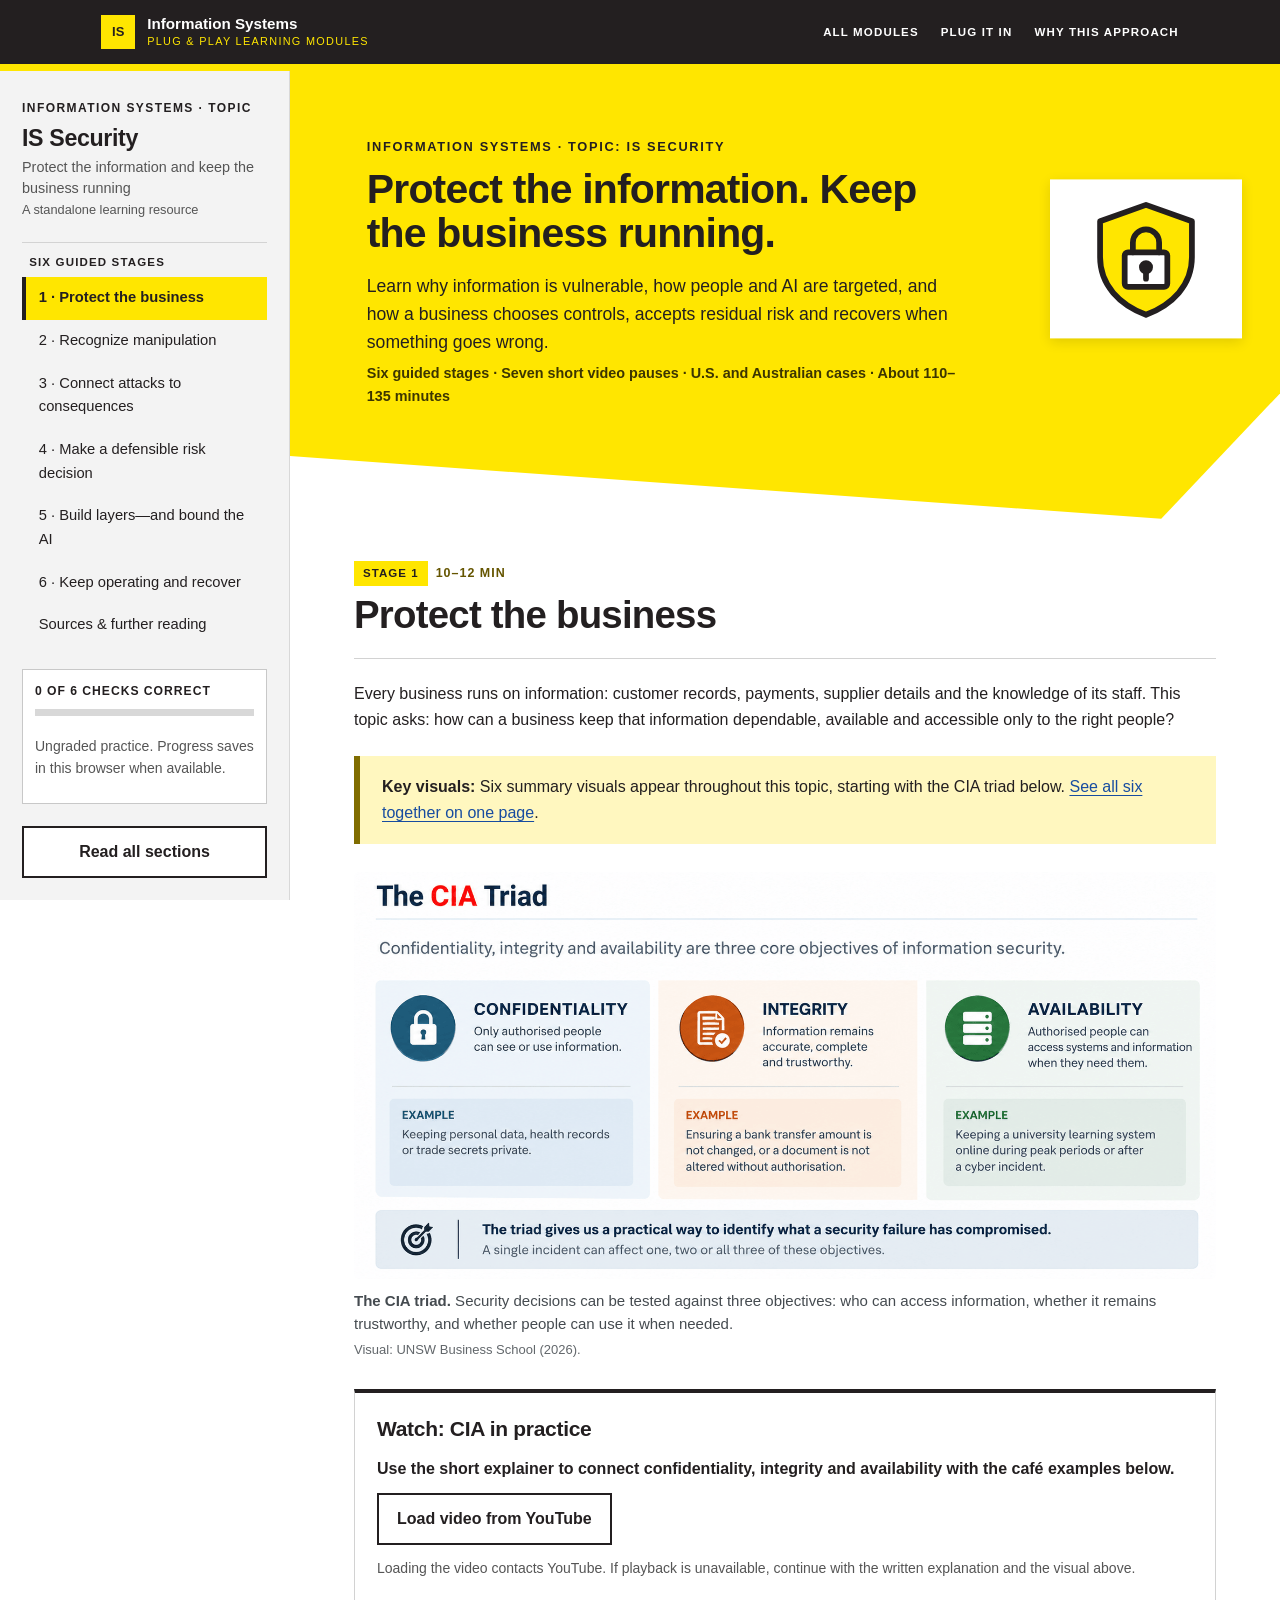
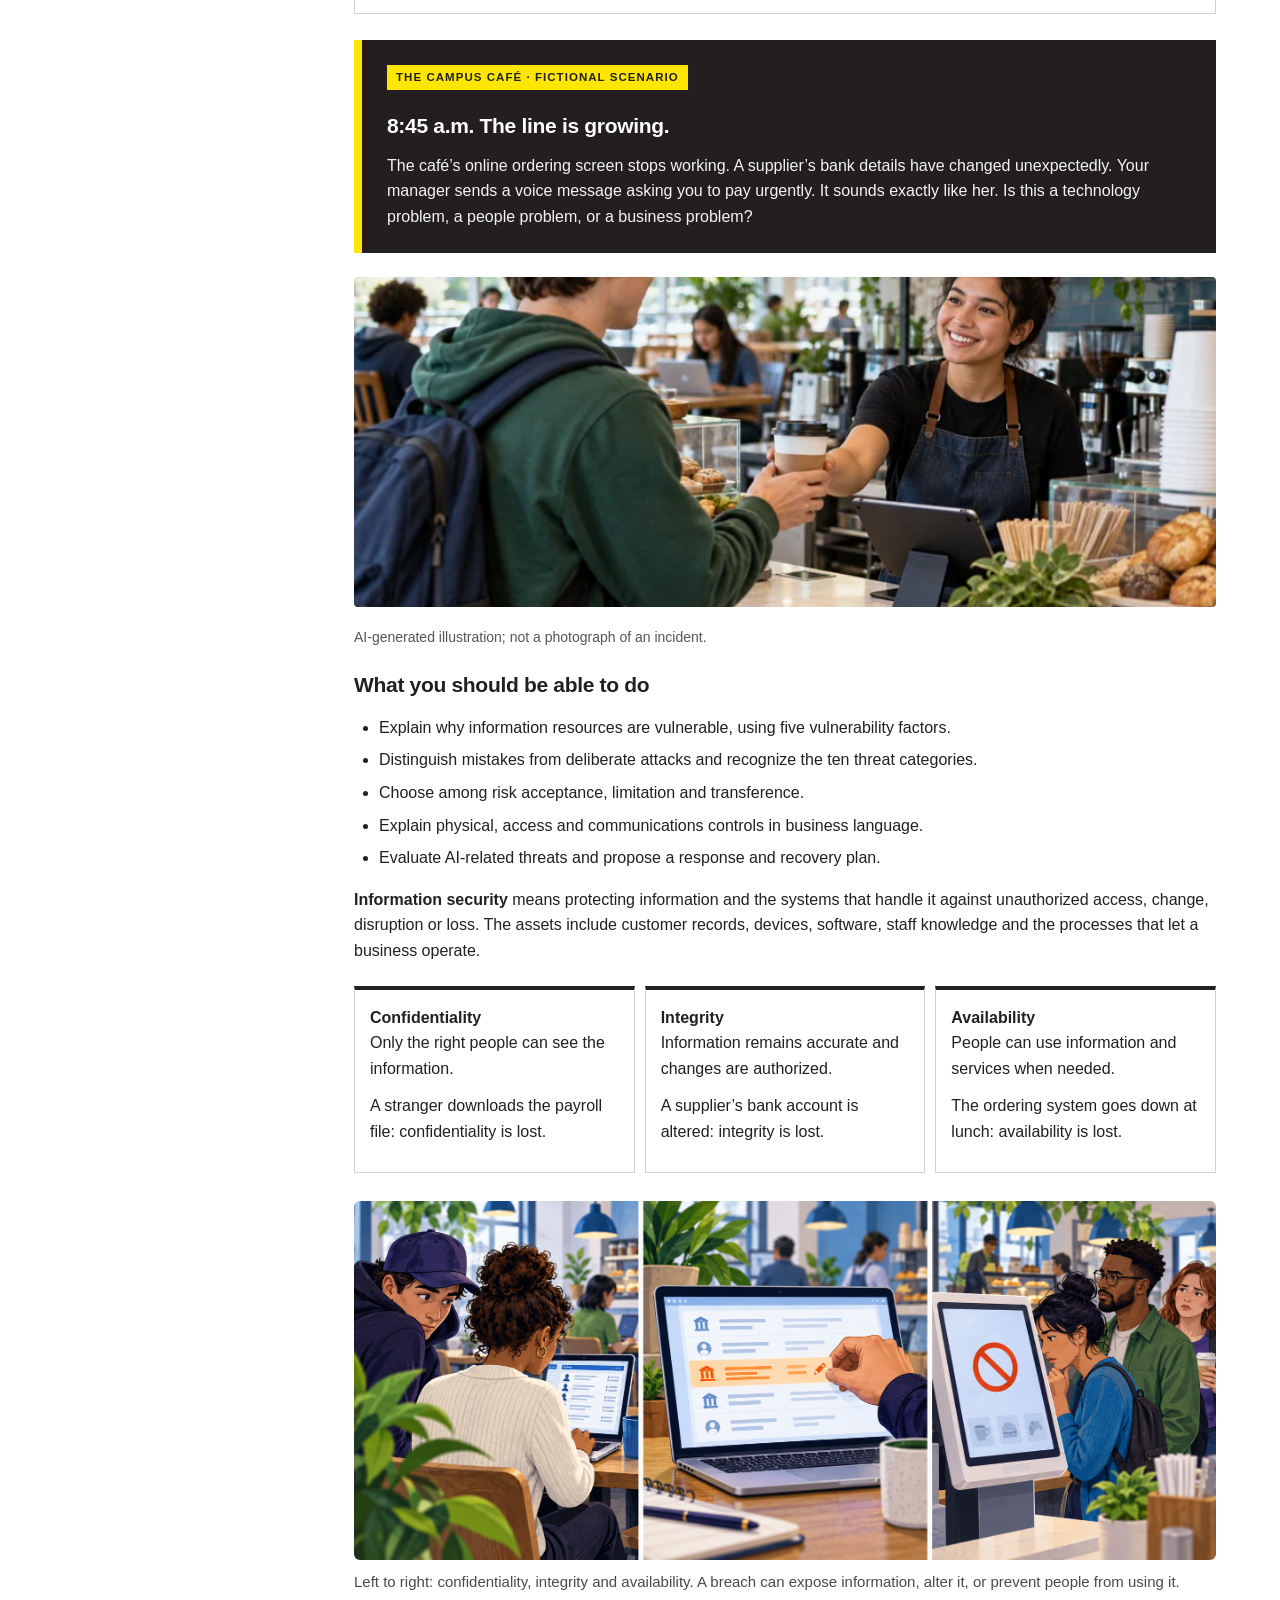
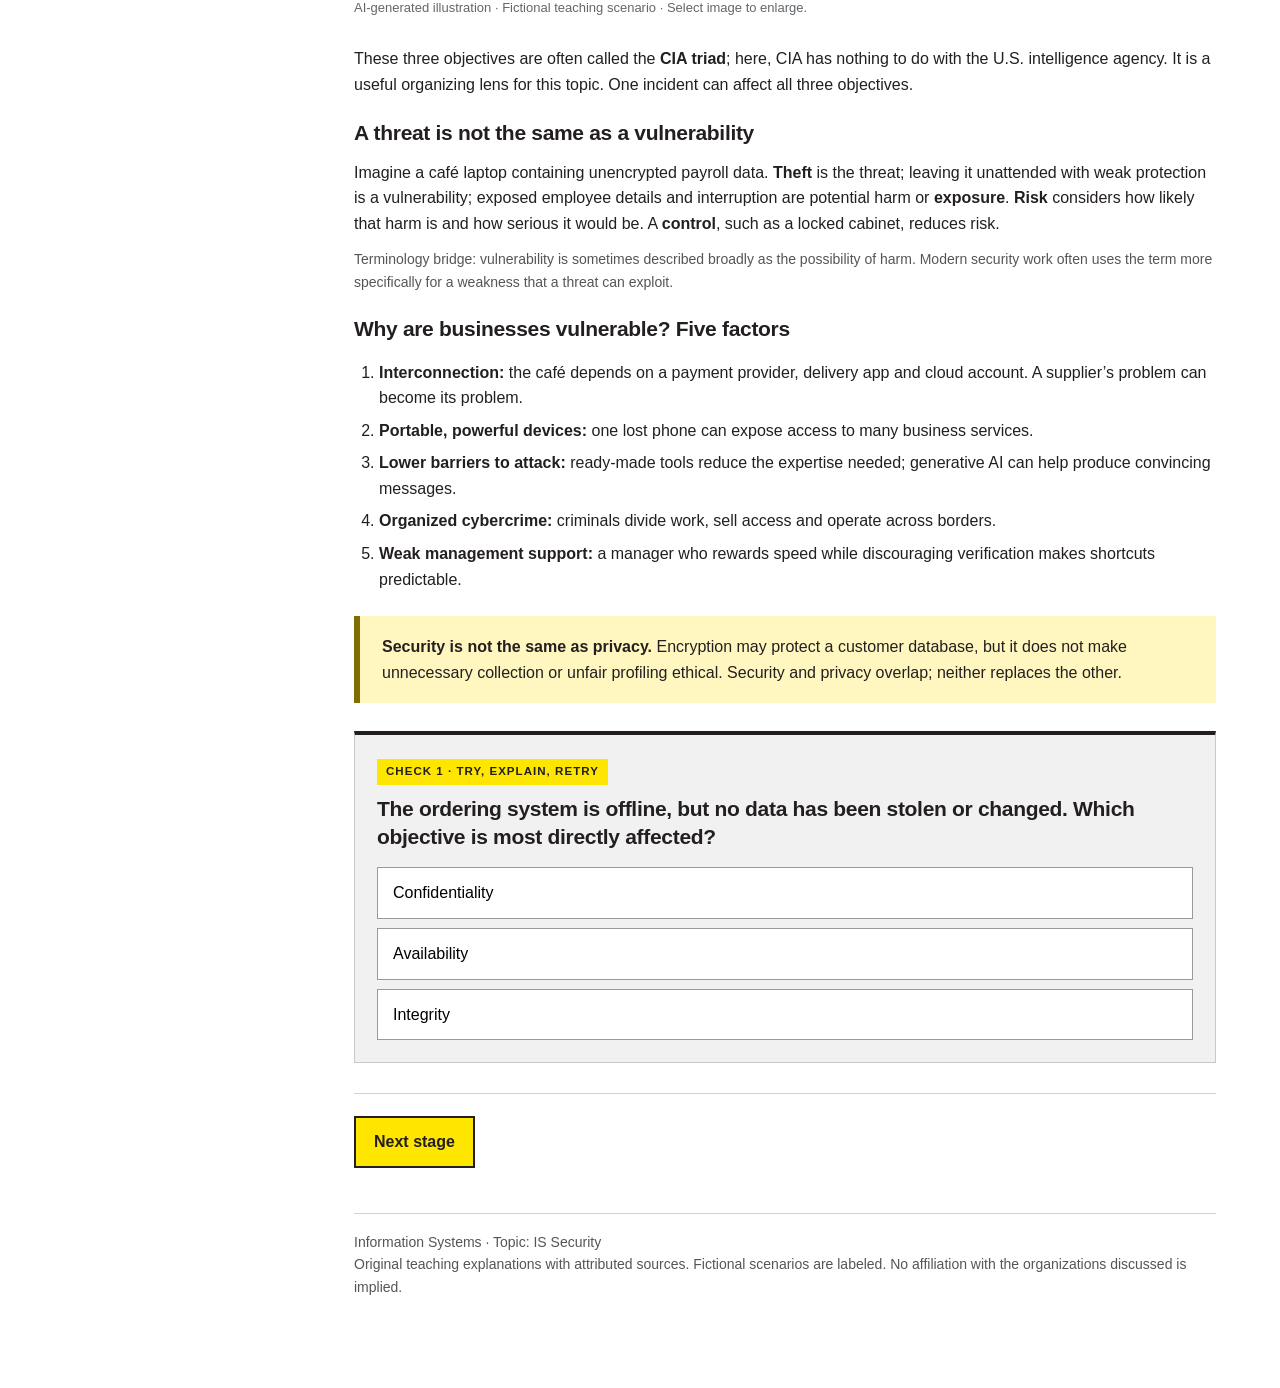
==== commit 6d5db5f5: "Make the shared IS top bar independent of module styles Uses a plain block with a navigation role an" ====
--- a/index.html
+++ b/index.html
@@ -1,7 +1,33 @@
 <!doctype html><html lang="en"><head><meta charset="utf-8"><meta name="viewport" content="width=device-width,initial-scale=1"><meta name="description" content="IS Security: a standalone Information Systems learning resource for business students, with AI cases, short video pauses and practical activities."><title>IS Security · Information Systems</title><meta name="theme-color" content="#231f20"><link rel="icon" type="image/svg+xml" href="favicon.svg"><style>
 :root{--accent:#047bbf;--brand:#272262;--leaf:#86b43f;--ink:#202020;--muted:#565656;--line:#d5d9db;--blue:#e7f3f9;--paper:#fff;--green:#edf5e3;--red:#fff0e9}*{box-sizing:border-box}html{scroll-behavior:smooth}body{margin:0;font:17px/1.65 system-ui,-apple-system,BlinkMacSystemFont,"Segoe UI",sans-serif;color:var(--ink);background:var(--paper)}a{color:#154d73;text-underline-offset:3px}button{font:inherit;cursor:pointer}button:disabled{cursor:default;color:#676767;background:#eee;border-color:#ddd}button,a,input,textarea,summary{outline-offset:5px}button:focus-visible,a:focus-visible,summary:focus-visible,textarea:focus-visible{outline:3px solid #185879}.skip{position:absolute;left:10px;top:-70px;background:white;padding:10px;z-index:10}.skip:focus{top:10px}aside{width:278px;position:fixed;inset:0 auto 0 0;background:#f3f4f4;border-right:1px solid var(--line);padding:30px 22px;overflow:auto}aside .brand{font-size:14px;font-weight:800;letter-spacing:.08em}.day{font-size:36px;font-weight:850;margin:10px 0 0;line-height:1.1}.subtitle{margin:12px 0 22px;line-height:1.4}nav a{display:block;padding:12px 10px;border-bottom:1px solid var(--line);color:var(--ink);text-decoration:none;font-size:15px}nav a.active{background:var(--accent);font-weight:750;border-left:4px solid var(--ink)}.progressbox{margin:22px 0;padding:15px;background:white;border:1px solid var(--line);font-size:14px}.progressbox progress{width:100%;accent-color:var(--accent);height:12px}.small{font-size:14px;color:var(--muted)}main{margin-left:278px;padding:35px 6vw 70px;max-width:1400px}.topline{font-size:14px;font-weight:800;letter-spacing:.1em;text-transform:uppercase}header{border-top:7px solid var(--accent);padding-top:16px;margin-bottom:32px}h1{font-size:clamp(32px,4vw,48px);line-height:1.12;letter-spacing:-.035em;margin:10px 0 17px}h2{font-size:29px;line-height:1.25;letter-spacing:-.02em;margin:32px 0 16px}h3{font-size:21px;line-height:1.35;margin:22px 0 10px}p{margin:12px 0}section{display:none}section.active{display:block}.stagehead{background:var(--blue);padding:22px 26px;border-left:8px solid var(--accent)}.stagehead h2{margin:5px 0 10px;font-size:34px}.stagehead p{margin:0}.tag{font-size:14px;font-weight:750;display:inline-block;background:var(--accent);padding:3px 9px;line-height:1.5}.time{font-size:14px;font-weight:650;color:#535353;margin-left:8px}.callout{padding:18px 22px;background:#eff6e5;border-left:5px solid var(--leaf);margin:24px 0}.scenario{background:var(--ink);color:white;padding:23px 25px;border-left:8px solid var(--accent);margin:24px 0}.scenario p{margin-bottom:0}.scenario .tag{color:var(--ink)}.grid{display:grid;grid-template-columns:1fr 1fr;gap:22px;margin:24px 0}.card{border-top:4px solid var(--ink);padding:5px 0 14px}.card h3{margin-top:14px}.tablewrap{overflow-x:auto;margin:22px 0}table{border-collapse:collapse;width:100%;font-size:16px}th,td{border:1px solid var(--line);padding:13px 15px;text-align:left;vertical-align:top}th{background:#eef3f5}ul,ol{padding-left:25px}li{margin:7px 0}details{border:1px solid var(--line);margin:18px 0;padding:14px 18px}summary{cursor:pointer;font-weight:750}details p:last-child{margin-bottom:0}.check{background:#f4f6f7;border:1px solid var(--line);padding:22px;margin:28px 0}.check h3{margin-top:10px}.options{display:grid;gap:9px;margin-top:16px}.option{background:white;text-align:left;padding:12px 15px;border:1px solid #91999c}.option:hover{border-color:var(--ink);background:#e8f3f9}.option.chosen{border:2px solid var(--ink)}.feedback{display:none;padding:13px 15px;margin-top:15px}.feedback.show{display:block}.feedback.correct{background:var(--green);border-left:4px solid #256840}.feedback.incorrect{background:var(--red);border-left:4px solid #ad4e20}.actions{border-top:1px solid var(--line);padding-top:22px;margin-top:30px;display:flex;align-items:center;gap:15px;flex-wrap:wrap}.primary,.secondary{border:2px solid var(--ink);padding:11px 18px;font-weight:750}.primary{background:var(--accent)}.secondary{background:white}.actions .small{flex:1;min-width:180px}.source{font-size:14px;margin-top:14px;color:#555}.case{border:1px solid #a4b8bf;border-top:6px solid var(--ink);padding:22px 24px;margin:25px 0}.case h3{font-size:26px;margin-top:8px}.evidence{background:#f0f4f5;padding:12px 15px;font-size:15px}.casequestions{background:#eff6e5;padding:14px 18px;margin-top:18px}.lens{border-left:5px solid #222;padding-left:18px}.number{background:var(--accent);display:inline-block;padding:1px 9px;font-weight:850;margin-right:7px}.lawlabel{font-weight:800;color:#185879}.definition{font-weight:750}.work{background:#edf5f7;padding:22px;margin-top:25px}.work textarea{display:block;width:100%;min-height:110px;font:inherit;line-height:1.5;padding:12px;border:1px solid #87999f;margin-top:8px;resize:vertical}.work label{display:block;font-weight:700;margin-top:20px}.work textarea::placeholder{color:#626262}.sources li{margin-bottom:16px}footer{border-top:1px solid var(--line);margin-top:45px;padding-top:17px;font-size:14px;color:#555}.complete{padding:18px;background:var(--green);margin-top:20px}.flow{display:grid;grid-template-columns:repeat(3,1fr);gap:10px;margin:22px 0}.flow div{border:1px solid #9eb2b9;padding:15px;background:#f3f8fa}.flow strong{display:block}.checklist{list-style:none;padding:0}.checklist li{padding:8px 0;border-bottom:1px solid var(--line)}.checklist li:before{content:'✓';margin-right:12px;font-weight:800}.noscript{background:#fff0e9;padding:20px}.readall section{display:block;border-top:4px solid #222;margin-top:40px}.readall .actions{display:none}h1,h2,.brand,.day,.topline{color:var(--brand)}nav a.active{color:white;border-left-color:var(--leaf)}.tag{background:var(--leaf);color:var(--brand)}.stagehead{border-left-color:var(--leaf)}.scenario{background:var(--brand);border-left-color:var(--leaf)}.primary{background:var(--accent);border-color:var(--accent);color:white}.secondary{border-color:var(--brand);color:var(--brand)}.card{border-top-color:var(--brand)}.case{border-top-color:var(--brand)}.number{background:var(--leaf);color:var(--brand)}th{background:#e8f3f9}.lens{border-left-color:var(--leaf)}@media(max-width:900px){aside{position:relative;width:100%;padding:20px}.day{font-size:26px}aside .subtitle{margin-bottom:10px}nav{display:flex;flex-wrap:wrap;gap:6px}nav a{border:1px solid var(--line);padding:7px 10px}.progressbox{margin:12px 0}main{margin-left:0;padding:25px 6vw}.grid{grid-template-columns:1fr}.flow{grid-template-columns:1fr}.stagehead h2{font-size:28px}}@media print{aside,.actions,.options,.feedback,.noprint,header button{display:none!important}main{margin:0;padding:0;max-width:none}section{display:block!important;break-before:page}section:first-of-type{break-before:auto}header{margin-bottom:20px}body{font-size:11pt;line-height:1.5}h1{font-size:26pt}h2,.stagehead h2{font-size:20pt}h3{font-size:15pt}.grid{display:block}.scenario{color:#222;background:white;border:1px solid #222}.case,.check,details{break-inside:avoid}details>*{display:block!important}textarea{min-height:80px}.stagehead{background:white}a{color:#222}.source{font-size:9pt}footer{font-size:9pt}}
 .lesson-video{margin:26px 0;padding:20px;border:1px solid var(--line);border-top:4px solid var(--accent)}.lesson-video h3{margin-top:0}.video-frame{aspect-ratio:16/9;width:100%;margin:15px 0;background:#111}.video-frame iframe{width:100%;height:100%;border:0;display:block}.video-frame[hidden]{display:none}.video-prompt{font-weight:650}@media print{.video-frame,.load-video,.video-notice{display:none!important}.lesson-video{break-inside:avoid}}figure.learning-image{margin:16px 0 20px}figure.learning-image img{display:block;width:100%;height:auto;border-radius:6px}figure.learning-image figcaption{font-size:14px;line-height:1.5;color:var(--muted);margin-top:8px}.scenario-intro{display:grid;grid-template-columns:minmax(0,1fr) 320px;gap:25px;align-items:center}.scenario-intro .learning-image{margin:0}.scenario-intro figcaption{color:#e4e8ef}.case-image{float:right;width:280px;margin:0 0 20px 24px!important}.case:after{content:"";display:block;clear:both}.card .learning-image{max-width:380px}@media(max-width:1100px){.scenario-intro{grid-template-columns:1fr}.scenario-intro .learning-image{max-width:320px}}@media(max-width:700px){.scenario-intro{grid-template-columns:1fr}.scenario-intro .learning-image{max-width:420px}.case-image{float:none;width:100%;max-width:420px;margin:16px 0!important}}@media print{figure.learning-image{max-width:230px;break-inside:avoid}.scenario-intro{display:block}.scenario-intro figcaption{color:#555}.case-image{width:180px}}.lesson-audio{clear:both;margin:22px 0;padding:18px 20px;background:var(--blue);border-left:4px solid var(--accent)}.lesson-audio h4{margin:0 0 8px;font-size:18px}.lesson-audio audio{display:block;width:100%;margin:12px 0}.lesson-audio .small{overflow-wrap:anywhere}@media print{.lesson-audio audio{display:none}} .lesson-intro{margin:24px 0}.lesson-intro video{display:block;width:100%;height:auto;aspect-ratio:16/9;background:#111;border-radius:6px}.lesson-intro h3{margin-top:0}@media print{.lesson-intro video{display:none}} 
-.lesson-video{border:1px solid #a4b8bf;padding:22px;margin:26px 0;background:#f5f9fc}.video-frame{aspect-ratio:16/9;margin-top:15px}.video-frame iframe{width:100%;height:100%;border:0}.flow div{border-top:4px solid var(--accent)}.scenario h3{color:white}.case .tag{margin-bottom:5px}.term{font-weight:750}label{display:block}input[type=range]{width:100%}.riskbox{padding:24px;background:var(--blue);margin:25px 0}.riskbox output{font-size:24px;font-weight:800;color:var(--brand)}.illustration{width:100%;max-height:330px;object-fit:cover;border-radius:4px}details[open]{background:#fbfcfd}.badge{font-size:14px;color:#43525a}.worksheet textarea{display:block;width:100%;min-height:110px;font:inherit;padding:12px;margin:10px 0 25px;border:1px solid #87999f}.worksheet label{font-weight:700}.glossary{columns:2;column-gap:35px}.glossary p{break-inside:avoid}body:not(.js) section{display:block}.noscript{display:block}@media(max-width:800px){aside{position:static;width:auto;padding:20px}main{margin:0;padding:25px 20px}.grid,.flow{grid-template-columns:1fr}.glossary{columns:1}.stagehead{padding:18px}.stagehead h2{font-size:28px}}@media print{aside,.noprint,.actions,.load-video,.video-frame{display:none!important}main{margin:0;padding:0;max-width:none}section{display:block!important}details>*{display:block!important}section{break-before:page}section:first-of-type{break-before:auto}h2,h3{break-after:avoid}.check,.case,.lesson-video{break-inside:auto}textarea{min-height:90px}body{font-size:11pt}.glossary{columns:1}.scenario h3{color:#222}.options{display:grid!important}.option{color:#222;background:white}.riskbox{break-inside:avoid}}@media(prefers-reduced-motion:reduce){html{scroll-behavior:auto}}.lesson-figure{margin:28px 0;max-width:100%}.lesson-figure img{display:block;width:100%;height:auto;border-radius:6px}.lesson-figure figcaption{font-size:15px;line-height:1.55;color:#454b50;margin-top:10px}.lesson-figure .image-origin{display:block;font-size:13px;margin-top:5px;color:#62676b}@media print{.lesson-figure{break-inside:avoid;max-width:640px}.lesson-figure img{max-height:250px;object-fit:contain;object-position:left}.lesson-figure figcaption{font-size:9pt}}</style><link rel="stylesheet" href="assets/cognitive-security.css"><link rel="stylesheet" href="assets/unsw-theme.css"></head><body><a class="skip" href="#main-content">Skip to content</a><div class="page-reading-progress" aria-hidden="true"><span id="reading-progress"></span></div><aside><div class="brand">Information Systems · Topic</div><div class="day">IS Security</div><p class="subtitle">Protect the information and keep the business running<br><span class="small">A standalone learning resource</span></p><span class="rail-label" aria-hidden="true">Six guided stages</span><nav id="navigation" aria-label="Topic sections"></nav><div class="progressbox"><label for="progress" id="progress-text">0 of 6 checks correct</label><progress id="progress" value="0" max="6"></progress><p class="small" id="storage-note">Ungraded practice. Progress saves in this browser when available.</p></div><button class="secondary" id="read-all" aria-pressed="false">Read all sections</button></aside><main id="main-content" tabindex="-1"><header class="hero"><div class="hero-badge" aria-hidden="true"><svg viewBox="0 0 200 160" xmlns="http://www.w3.org/2000/svg" fill="none" stroke="#231f20" stroke-width="7" stroke-linejoin="round" stroke-linecap="round"><path d="M100 14 L156 34 V78 C156 112 132 136 100 148 C68 136 44 112 44 78 V34 Z" fill="#ffe600"/><rect x="74" y="72" width="52" height="42" rx="4" fill="#fff"/><path d="M84 72 V60 a16 16 0 0 1 32 0 V72"/><circle cx="100" cy="90" r="5" fill="#231f20"/><path d="M100 95 V104"/></svg></div><div class="topline">Information Systems · Topic: IS Security</div><h1>Protect the information. Keep the business running.</h1><p>Learn why information is vulnerable, how people and AI are targeted, and how a business chooses controls, accepts residual risk and recovers when something goes wrong.</p><p class="small">Six guided stages · Seven short video pauses · U.S. and Australian cases · About 110–135 minutes</p></header><div class="content"><noscript><p class="noscript">All text is available below. Enable JavaScript for navigation, checks, local saving and worksheet downloads.</p></noscript><section id="foundations" data-title="1 · Protect the business"><div class="stagehead"><span class="tag">Stage 1</span><span class="time">10–12 min</span><h2>Protect the business</h2></div>
+.lesson-video{border:1px solid #a4b8bf;padding:22px;margin:26px 0;background:#f5f9fc}.video-frame{aspect-ratio:16/9;margin-top:15px}.video-frame iframe{width:100%;height:100%;border:0}.flow div{border-top:4px solid var(--accent)}.scenario h3{color:white}.case .tag{margin-bottom:5px}.term{font-weight:750}label{display:block}input[type=range]{width:100%}.riskbox{padding:24px;background:var(--blue);margin:25px 0}.riskbox output{font-size:24px;font-weight:800;color:var(--brand)}.illustration{width:100%;max-height:330px;object-fit:cover;border-radius:4px}details[open]{background:#fbfcfd}.badge{font-size:14px;color:#43525a}.worksheet textarea{display:block;width:100%;min-height:110px;font:inherit;padding:12px;margin:10px 0 25px;border:1px solid #87999f}.worksheet label{font-weight:700}.glossary{columns:2;column-gap:35px}.glossary p{break-inside:avoid}body:not(.js) section{display:block}.noscript{display:block}@media(max-width:800px){aside{position:static;width:auto;padding:20px}main{margin:0;padding:25px 20px}.grid,.flow{grid-template-columns:1fr}.glossary{columns:1}.stagehead{padding:18px}.stagehead h2{font-size:28px}}@media print{aside,.noprint,.actions,.load-video,.video-frame{display:none!important}main{margin:0;padding:0;max-width:none}section{display:block!important}details>*{display:block!important}section{break-before:page}section:first-of-type{break-before:auto}h2,h3{break-after:avoid}.check,.case,.lesson-video{break-inside:auto}textarea{min-height:90px}body{font-size:11pt}.glossary{columns:1}.scenario h3{color:#222}.options{display:grid!important}.option{color:#222;background:white}.riskbox{break-inside:avoid}}@media(prefers-reduced-motion:reduce){html{scroll-behavior:auto}}.lesson-figure{margin:28px 0;max-width:100%}.lesson-figure img{display:block;width:100%;height:auto;border-radius:6px}.lesson-figure figcaption{font-size:15px;line-height:1.55;color:#454b50;margin-top:10px}.lesson-figure .image-origin{display:block;font-size:13px;margin-top:5px;color:#62676b}@media print{.lesson-figure{break-inside:avoid;max-width:640px}.lesson-figure img{max-height:250px;object-fit:contain;object-position:left}.lesson-figure figcaption{font-size:9pt}}</style><link rel="stylesheet" href="assets/cognitive-security.css"><link rel="stylesheet" href="assets/unsw-theme.css"></head><body><a class="skip" href="#main-content">Skip to content</a><!-- IS Learning Modules shared top bar: identical in every module; links back to the collection homepage -->
+<style id="isbar-style">
+.isbar{background:#231f20;color:#fff;border-bottom:7px solid #ffe600;font-family:Arial,Helvetica,sans-serif;position:relative;z-index:95}
+.isbar-in{max-width:1180px;margin:0 auto;padding:0 clamp(16px,4vw,56px);min-height:64px;display:flex;align-items:center;justify-content:space-between;gap:20px}
+.isbar a,.isbar a:hover,.isbar a.active{color:#fff;text-decoration:none;border:0;padding:0;margin:0;background:none;font-family:Arial,Helvetica,sans-serif;line-height:1.3;width:auto}
+.isbar-home{display:flex;align-items:center;gap:12px}
+.isbar-tile{display:grid;place-items:center;width:34px;height:34px;background:#ffe600;color:#231f20;font-weight:900;font-size:13px;flex:0 0 34px}
+.isbar-home b{display:block;font-size:.95rem;line-height:1.2;font-weight:700}
+.isbar-home small{display:block;font-size:.68rem;letter-spacing:.12em;text-transform:uppercase;color:#ffe600;line-height:1.4}
+.isbar-nav{display:flex;gap:22px}
+.isbar-nav a{font-size:.72rem;font-weight:900;letter-spacing:.1em;text-transform:uppercase}
+.isbar a:hover{color:#ffe600}
+.isbar a:focus-visible{outline:3px solid #ffe600;outline-offset:3px}
+@media(max-width:700px){.isbar-in{min-height:52px;gap:12px}.isbar-nav a:not(.isbar-all){display:none}.isbar-home small{display:none}.isbar-tile{width:30px;height:30px;flex-basis:30px}.isbar-all{white-space:nowrap}}
+@media print{.isbar{display:none}}
+</style>
+<div class="isbar" role="navigation" aria-label="Information Systems learning modules">
+  <div class="isbar-in">
+    <a class="isbar-home" href="https://mcahalane.github.io/IS-Learning-Modules/"><span class="isbar-tile" aria-hidden="true">IS</span><span><b>Information Systems</b><small>Plug &amp; Play Learning Modules</small></span></a>
+    <div class="isbar-nav">
+      <a class="isbar-all" href="https://mcahalane.github.io/IS-Learning-Modules/#modules">All modules</a>
+      <a href="https://mcahalane.github.io/IS-Learning-Modules/#plug-in">Plug it in</a>
+      <a href="https://mcahalane.github.io/IS-Learning-Modules/#why">Why this approach</a>
+    </div>
+  </div>
+</div>
+<div class="page-reading-progress" aria-hidden="true"><span id="reading-progress"></span></div><aside><div class="brand">Information Systems · Topic</div><div class="day">IS Security</div><p class="subtitle">Protect the information and keep the business running<br><span class="small">A standalone learning resource</span></p><span class="rail-label" aria-hidden="true">Six guided stages</span><nav id="navigation" aria-label="Topic sections"></nav><div class="progressbox"><label for="progress" id="progress-text">0 of 6 checks correct</label><progress id="progress" value="0" max="6"></progress><p class="small" id="storage-note">Ungraded practice. Progress saves in this browser when available.</p></div><button class="secondary" id="read-all" aria-pressed="false">Read all sections</button></aside><main id="main-content" tabindex="-1"><header class="hero"><div class="hero-badge" aria-hidden="true"><svg viewBox="0 0 200 160" xmlns="http://www.w3.org/2000/svg" fill="none" stroke="#231f20" stroke-width="7" stroke-linejoin="round" stroke-linecap="round"><path d="M100 14 L156 34 V78 C156 112 132 136 100 148 C68 136 44 112 44 78 V34 Z" fill="#ffe600"/><rect x="74" y="72" width="52" height="42" rx="4" fill="#fff"/><path d="M84 72 V60 a16 16 0 0 1 32 0 V72"/><circle cx="100" cy="90" r="5" fill="#231f20"/><path d="M100 95 V104"/></svg></div><div class="topline">Information Systems · Topic: IS Security</div><h1>Protect the information. Keep the business running.</h1><p>Learn why information is vulnerable, how people and AI are targeted, and how a business chooses controls, accepts residual risk and recovers when something goes wrong.</p><p class="small">Six guided stages · Seven short video pauses · U.S. and Australian cases · About 110–135 minutes</p></header><div class="content"><noscript><p class="noscript">All text is available below. Enable JavaScript for navigation, checks, local saving and worksheet downloads.</p></noscript><section id="foundations" data-title="1 · Protect the business"><div class="stagehead"><span class="tag">Stage 1</span><span class="time">10–12 min</span><h2>Protect the business</h2></div>
 <p>Every business runs on information: customer records, payments, supplier details and the knowledge of its staff. This topic asks: how can a business keep that information dependable, available and accessible only to the right people?</p>
 <p class="callout"><strong>Key visuals:</strong> Six summary visuals appear throughout this topic, starting with the CIA triad below. <a href="key-visuals.html">See all six together on one page</a>.</p>
 <figure class="lesson-figure" id="lecture-cia-triad"><img src="assets/visuals/cia-triad.png" alt="The CIA triad: confidentiality, integrity and availability, with everyday examples"><figcaption><strong>The CIA triad.</strong> Security decisions can be tested against three objectives: who can access information, whether it remains trustworthy, and whether people can use it when needed.</figcaption><span class="image-origin">Visual: UNSW Business School (2026).</span></figure>
@@ -136,4 +162,4 @@
 document.getElementById('reset').onclick=()=>{if(!confirm('Reset all six checks, worksheet drafts and the private check-up saved in this browser? Download your worksheet first if needed.'))return;state={answers:{},drafts:{}};save();document.querySelectorAll('textarea').forEach(t=>t.value='');window.dispatchEvent(new Event('lesson-reset'));document.querySelectorAll('.chosen').forEach(b=>{b.classList.remove('chosen');b.setAttribute('aria-pressed','false')});document.querySelectorAll('.feedback').forEach(f=>{f.className='feedback';f.textContent=''});update()};
 document.getElementById('download-work').onclick=()=>{let text='IS SECURITY: INFORMATION SECURITY\nFictional campus café activity\n\n'+document.querySelector('#apply .scenario').textContent+'\n\n';document.querySelectorAll('.worksheet label').forEach(l=>text+=l.textContent+'\n'+l.nextElementSibling.textContent+'\n'+(document.getElementById(l.htmlFor).value||'[No response entered]')+'\n\n');const u=URL.createObjectURL(new Blob([text],{type:'text/plain;charset=utf-8'}));const a=document.createElement('a');a.href=u;a.download='IS-Security-Worksheet.txt';a.click();setTimeout(()=>URL.revokeObjectURL(u),1000)};
 window.addEventListener('hashchange',()=>navigate(location.hash.slice(1),false));navigate(location.hash.slice(1),false);update();
-</script><script src="assets/cognitive-security.js"></script><script>(()=>{/* The URL hash records the open stage; stop the browser's native jump to that section on load so the page opens at the hero. Other anchors keep normal behaviour. */const h=decodeURIComponent(location.hash.slice(1));if(h&&document.querySelector('main section#'+CSS.escape(h))){if('scrollRestoration' in history)history.scrollRestoration='manual';const top=()=>scrollTo(0,0);top();addEventListener('load',()=>requestAnimationFrame(top),{once:true})}})();</script><script>(()=>{const bar=document.getElementById('reading-progress');if(!bar)return;const f=()=>{const h=document.documentElement.scrollHeight-innerHeight;bar.style.width=(h>0?Math.min(100,scrollY/h*100):0)+'%'};addEventListener('scroll',f,{passive:true});addEventListener('resize',f);document.addEventListener('click',()=>setTimeout(f,60));f()})();</script></body></html>
+</script><script src="assets/cognitive-security.js"></script><script>(()=>{/* The URL hash records the open stage; stop the browser's native jump to that section on load so the page opens at the hero. Other anchors keep normal behaviour. */const h=decodeURIComponent(location.hash.slice(1));if(h&&document.querySelector('main section#'+CSS.escape(h))){if('scrollRestoration' in history)history.scrollRestoration='manual';const top=()=>scrollTo(0,0);top();addEventListener('load',()=>requestAnimationFrame(top),{once:true})}})();</script><script>(()=>{const bar=document.getElementById('reading-progress');if(!bar)return;const f=()=>{const h=document.documentElement.scrollHeight-innerHeight;bar.style.width=(h>0?Math.min(100,scrollY/h*100):0)+'%'};addEventListener('scroll',f,{passive:true});addEventListener('resize',f);document.addEventListener('click',()=>setTimeout(f,60));f()})();</script><script>(()=>{const bar=document.querySelector('.isbar'),side=document.querySelector('aside');if(!bar||!side)return;const f=()=>{side.style.top=matchMedia('(max-width:900px)').matches?'':Math.max(0,bar.offsetHeight-scrollY)+'px'};addEventListener('scroll',f,{passive:true});addEventListener('resize',f);f()})();</script></body></html>
